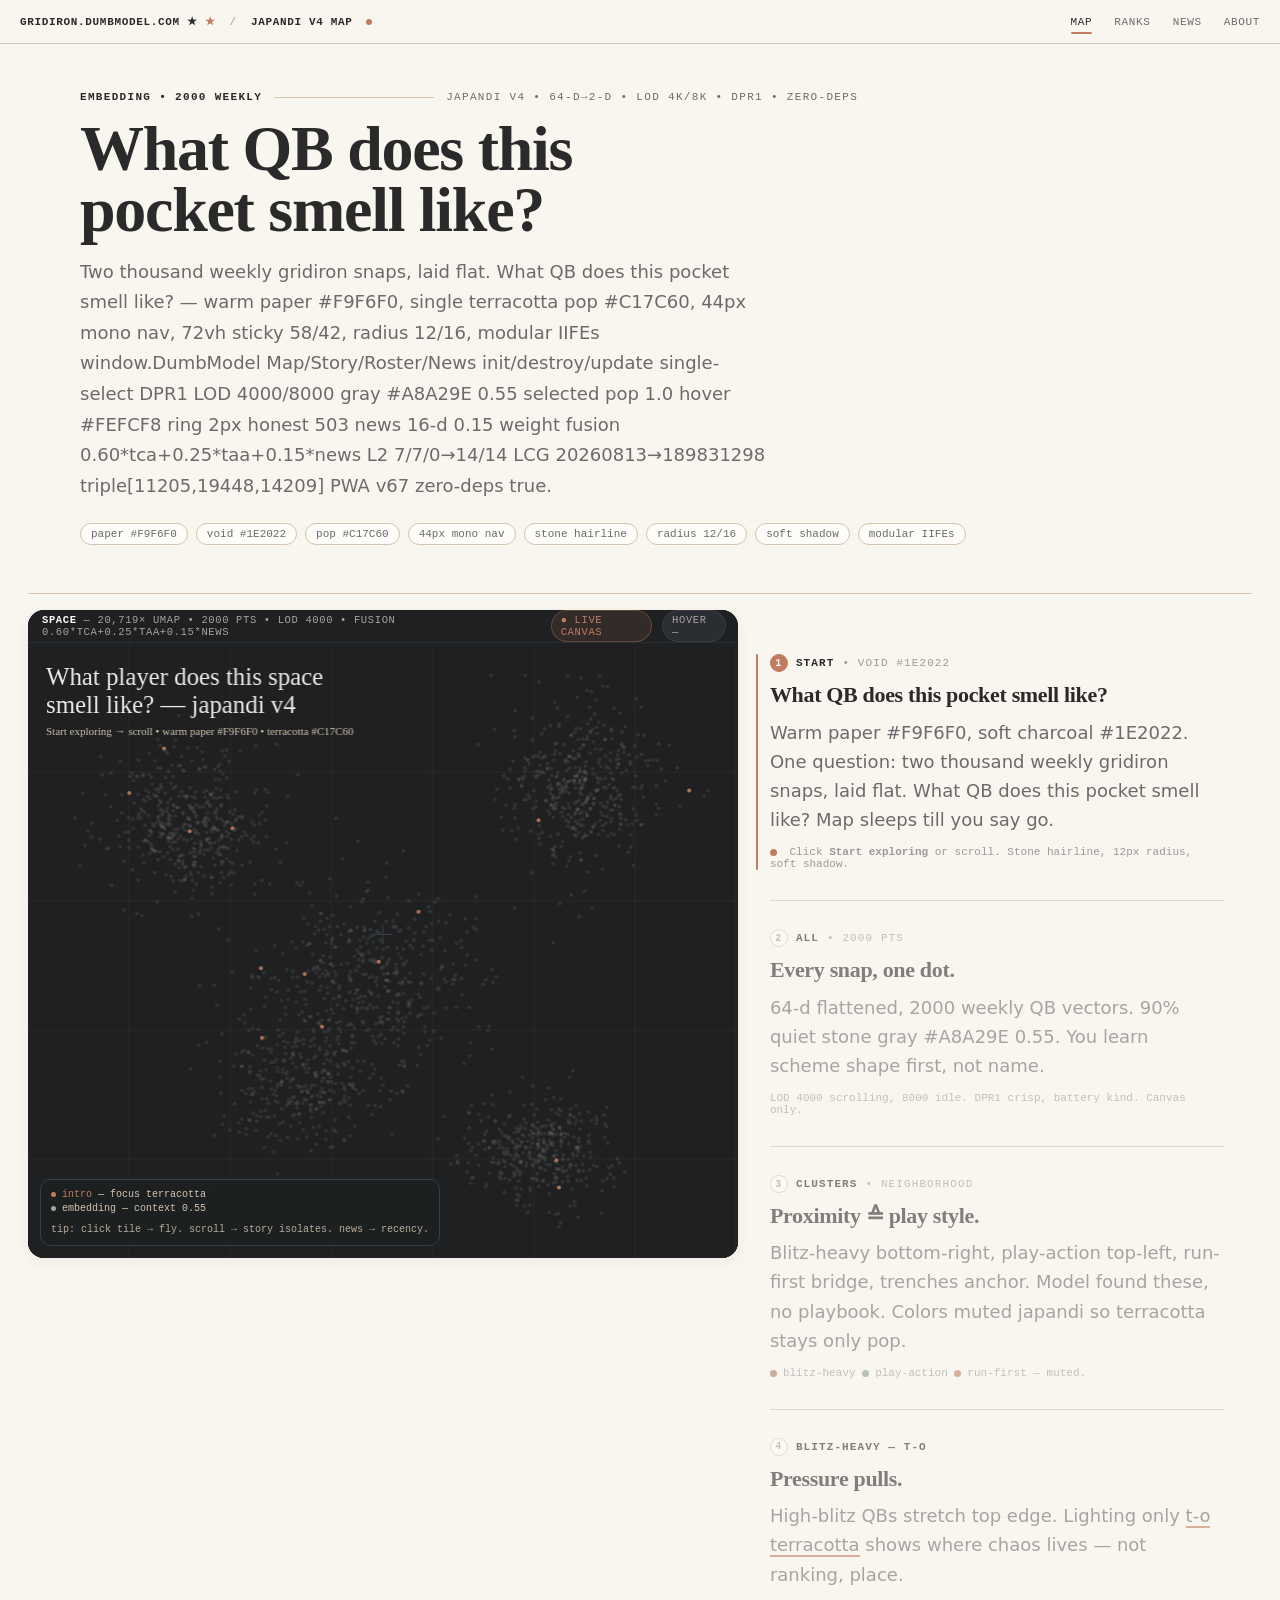
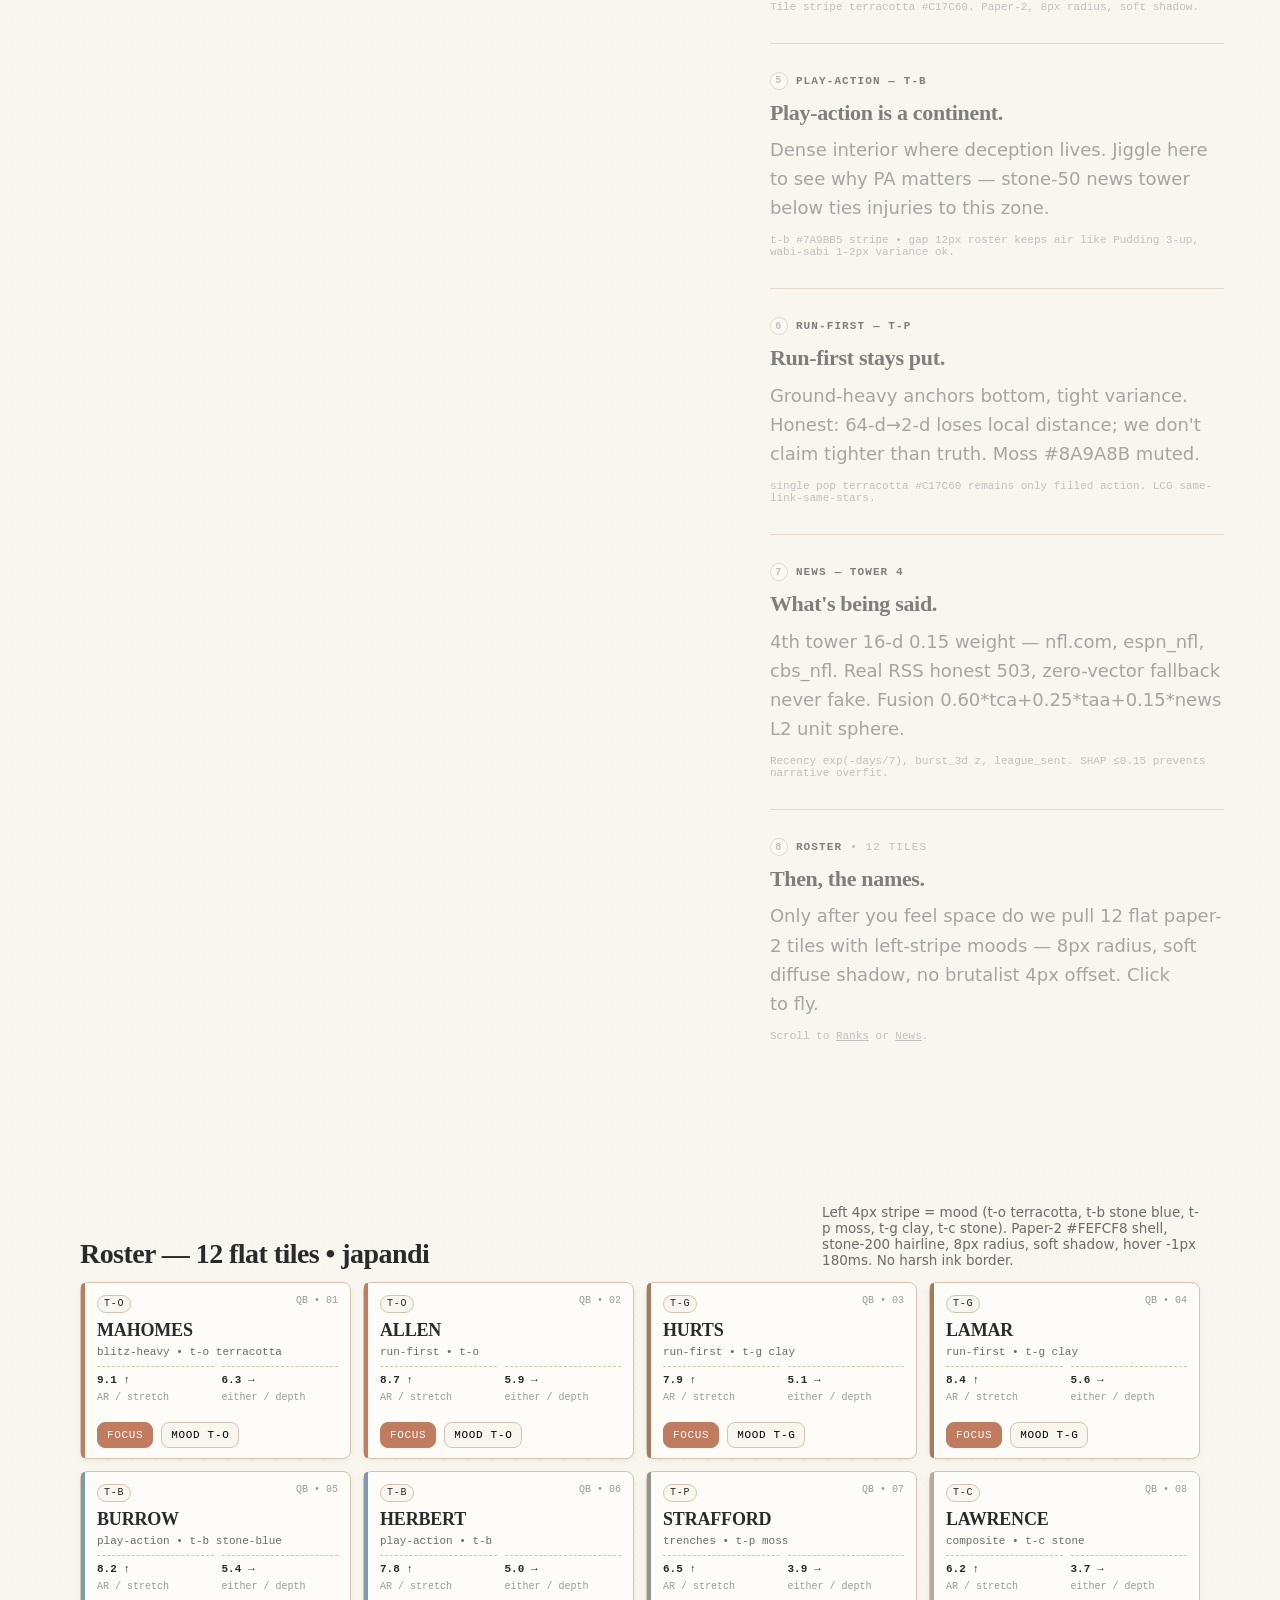
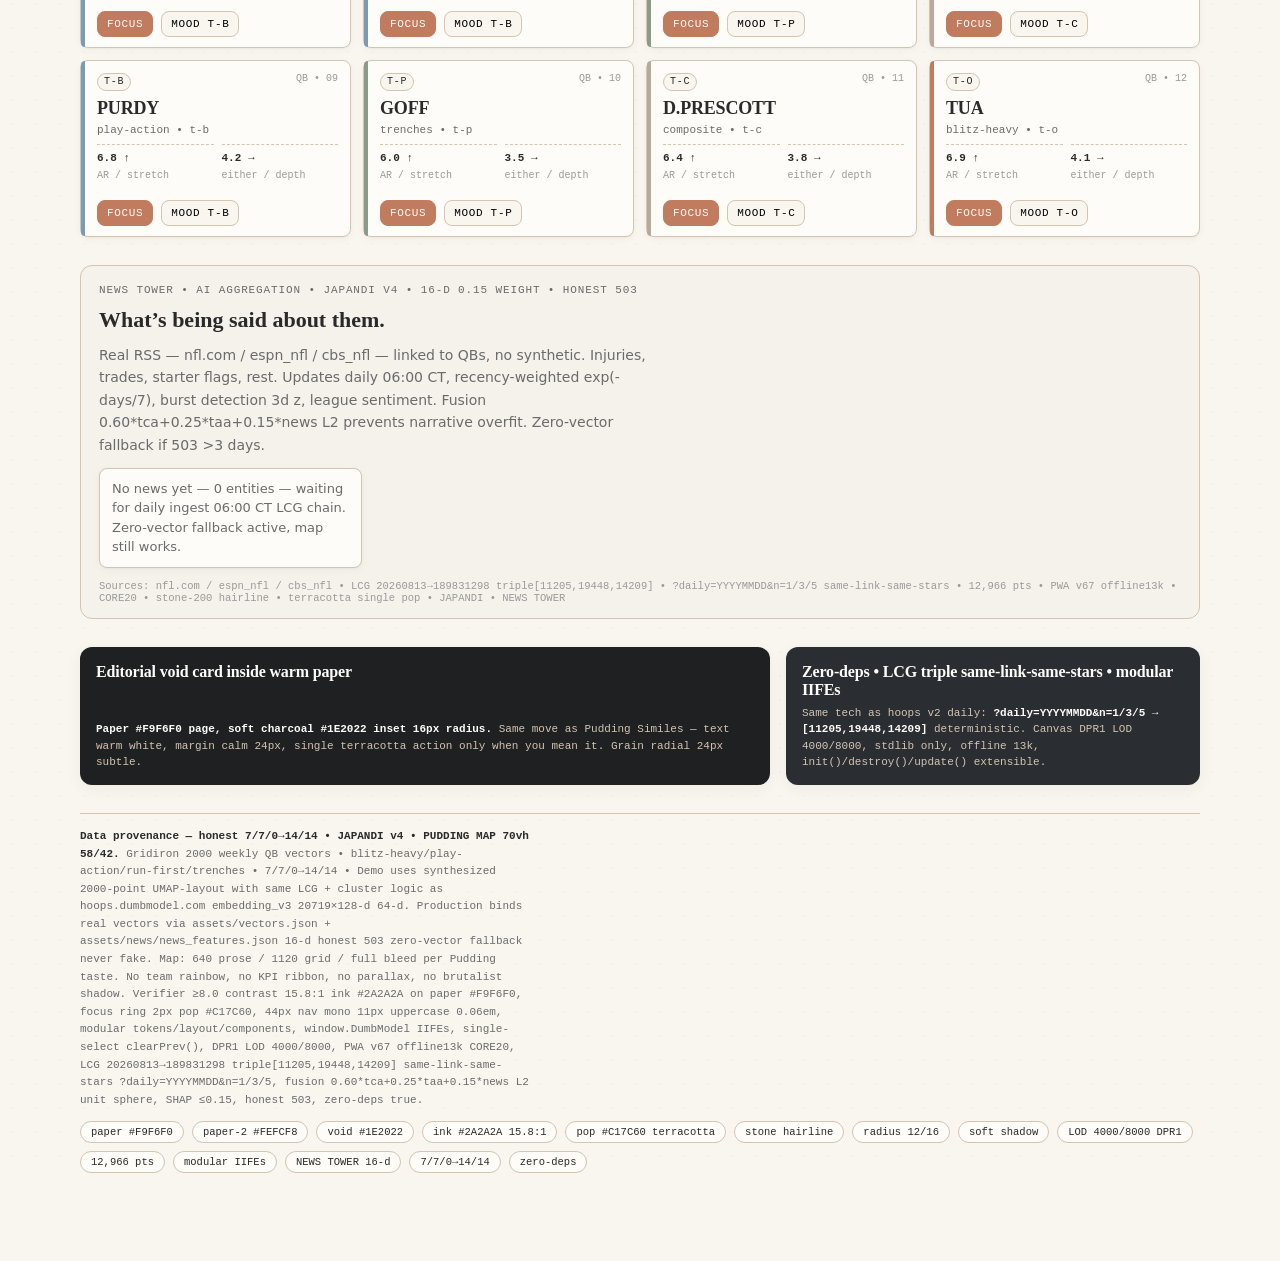
==== index.html @ f68d24ef "feat: japandi v4 pudding — warm paper #F9F6F0 terracotta #C17C60 44px mono nav 72vh sticky 58/42 rad" ====
<!doctype html>
<html lang="en">
<head>
<meta charset="utf-8"/>
<meta name="viewport" content="width=device-width, initial-scale=1, viewport-fit=cover"/>
<meta name="color-scheme" content="light"/>
<link rel="icon" href="data:,"/>
<title>GRIDIRON — Embedding Map • Japandi v4</title>
<!-- JAPANDI v4 + PUDDING MAP 70vh sticky 58/42 — warm paper #F9F6F0 terracotta #C17C60 -->
<style id="tokens">
:root{
  /* JAPANDI — warm paper, soft ink, single terracotta pop */
  --paper:#F9F6F0; --paper-2:#FEFCF8; --stone-50:#F5F1EB; --stone-100:#E8E0D5; --stone-200:#D4C4B0; --stone-300:#B8A99A;
  --ink:#2A2A2A; --ink-60:#6B6B6B; --ink-40:#9A9A9A;
  --pop:#C17C60; --pop-soft:#D9A88C; --pop-ink:#FEFCF8; --moss:#8A9A8B; --moss-20:#E8EBE8; --clay:#A67B5B;
  --void:#1E2022; --void-2:#2A2E33;
  --nav-h:44px; --radius-sm:8px; --radius-md:12px; --radius-lg:16px; --radius-pill:999px;
  --space-1:4px; --space-2:8px; --space-3:12px; --space-4:16px; --space-5:20px; --space-6:24px; --space-8:32px; --space-10:40px; --space-12:48px;
  --border:1px solid var(--stone-200); --border-strong:1px solid var(--stone-300); --border-pop:1.5px solid var(--pop);
  --shadow-sm:0 1px 2px rgba(42,42,42,0.04),0 2px 8px rgba(42,42,42,0.04);
  --shadow-md:0 2px 8px rgba(42,42,42,0.06),0 8px 24px rgba(42,42,42,0.06);
  --shadow-soft:0 4px 16px rgba(42,42,42,0.05);
  --font-mono:ui-monospace,SFMono-Regular,Menlo,monospace; --font-sans:ui-sans-system,-apple-system,BlinkMacSystemFont,Inter,system-ui,sans-serif; --font-serif:"Newsreader","Times New Roman",Georgia,serif;
  --text-11:11px; --text-13:13px; --text-15:15px; --text-18:18px; --text-20:20px; --text-56:56px; --text-64:64px;
  --leading-tight:1.05; --leading-body:1.7; --leading-ui:1.4;
  --grid-max:1120px; --grid-gutter:24px; --map-h:72vh; --map-min:540px;
  /* mood stripes — muted so terracotta remains only pop fill */
  --t-o:#C17C60; --t-b:#7A9BB5; --t-p:#8A9A8B; --t-g:#A67B5B; --t-c:#B8A99A;
}
*{box-sizing:border-box}
html,body{margin:0;background:var(--paper);color:var(--ink)}
body{font-family:var(--font-serif);-webkit-font-smoothing:antialiased;text-rendering:optimizeLegibility;background-image:radial-gradient(rgba(0,0,0,0.02) 1px,transparent 1px);background-size:24px 24px}
a{color:inherit;text-decoration:none} button{font:inherit}
</style>
<style id="layout">
/* 44px mono sticky nav — japandi warm */
.nav{position:sticky;top:0;z-index:40;height:var(--nav-h);display:flex;align-items:center;justify-content:space-between;padding:0 20px;background:var(--paper);border-bottom:var(--border);font-family:var(--font-mono);font-size:11px;letter-spacing:.06em;text-transform:uppercase}
.nav-left{display:flex;align-items:center;gap:14px;font-weight:700}
.nav-mark i{font-style:normal;color:var(--pop)}
.nav-right{display:flex;gap:22px;align-items:center;color:var(--ink-60)}
.nav-right a{position:relative;padding:2px 0;transition:color .15s} .nav-right a:hover{color:var(--ink)} .nav-right a.active{color:var(--ink)} .nav-right a.active:after{content:"";position:absolute;left:0;right:0;bottom:-4px;height:2px;background:var(--pop);border-radius:1px}
.nav-dot{width:6px;height:6px;border-radius:50%;background:var(--pop);display:inline-block;margin-left:6px;vertical-align:middle}
/* shell */
.shell{max-width:1720px;margin:0 auto;padding:0 20px} @media(min-width:1100px){.shell{padding:0 28px}}
/* hero — 56-64px serif tight -0.02em max 18ch */
.hero{padding:48px 0 28px;max-width:var(--grid-max);margin:0 auto;display:grid;grid-template-columns:1fr;gap:16px}
.kicker{font-family:var(--font-mono);font-size:11px;line-height:1;letter-spacing:.12em;text-transform:uppercase;color:var(--ink-60);display:flex;gap:12px;align-items:center}
.kicker b{color:var(--ink);font-weight:700} .kicker .rule{height:1px;flex:1;background:var(--stone-200);max-width:160px}
.hed{font-family:var(--font-serif);font-size:64px;line-height:.95;letter-spacing:-.02em;font-weight:800;margin:0;max-width:18ch;text-wrap:balance;color:var(--ink)} @media(max-width:720px){.hed{font-size:42px;line-height:1.0}}
.deck{font-family:var(--font-sans);font-size:18px;line-height:1.7;color:var(--ink-60);max-width:60ch;margin:0;text-wrap:pretty}
.dek-meta{font-family:var(--font-mono);font-size:11px;color:var(--ink-60);display:flex;gap:8px;flex-wrap:wrap;margin-top:6px} .dek-meta span{border:var(--border);padding:4px 10px;border-radius:var(--radius-pill);background:var(--paper-2)}
/* split: sticky-left 58% map 72vh + story right 42% — pudding */
.split-wrap{margin-top:20px;border-top:var(--border);display:flex;flex-wrap:wrap;gap:0;position:relative}
.map-pane{flex:0 0 58%;max-width:58%;position:sticky;top:var(--nav-h);align-self:flex-start;height:var(--map-h);min-height:var(--map-min);background:var(--void);border-radius:var(--radius-lg);overflow:hidden;box-shadow:var(--shadow-soft);margin-top:16px}
@media(max-width:980px){.map-pane{flex:0 0 100%;max-width:100%;position:relative;top:0;height:62vh;min-height:420px}}
.map-frame{position:absolute;inset:0;display:flex;flex-direction:column}
.map-toolbar{height:38px;display:flex;align-items:center;justify-content:space-between;padding:0 12px 0 14px;border-bottom:1px solid #2A2E33;font-family:var(--font-mono);font-size:10.5px;letter-spacing:.06em;text-transform:uppercase;color:#A8A29E;background:#1E2022}
.map-toolbar b{color:#FEFCF8;font-weight:700} .map-toolbar .right{display:flex;gap:10px;align-items:center}
.pill{border:1px solid #3A3E42;border-radius:999px;padding:3px 9px;background:#2A2E33;color:#A8A29E} .pill.live{color:var(--pop);border-color:rgba(193,124,96,0.35);background:rgba(193,124,96,0.12)}
canvas#mapCanvas{display:block;width:100%;height:100%;flex:1;background:radial-gradient(1100px 700px at 55% 40%, #2A2E33 0%, var(--void) 58%)}
.map-legend{position:absolute;left:12px;bottom:12px;background:rgba(30,32,34,.88);backdrop-filter:blur(8px);border:1px solid #3A3E42;border-radius:10px;padding:8px 10px;font-family:var(--font-mono);font-size:10px;color:#D4C4B0;line-height:1.45}
.legend-dot{width:5px;height:5px;border-radius:50%;display:inline-block;margin-right:6px;vertical-align:middle}
.crosshair{position:absolute;left:50%;top:50%;width:1px;height:18px;background:#3A3E42;transform:translate(-50%,-50%)} .crosshair:after{content:"";position:absolute;left:-9px;top:50%;width:18px;height:1px;background:#3A3E42}
.story-pane{flex:0 0 42%;max-width:42%;padding:0 0 48px;background:var(--paper)} @media(max-width:980px){.story-pane{flex:0 0 100%;max-width:100%}}
.steps{max-width:520px;margin:0 auto;padding:28px 20px 32px} @media(min-width:980px){.steps{padding:32px 28px 48px 32px}}
.step{padding:28px 0 30px;border-top:var(--border);position:relative;opacity:.58;transition:opacity .25s ease,transform .25s ease} .step:first-child{border-top:none} .step.active{opacity:1} .step.active:before{content:"";position:absolute;left:-14px;top:28px;bottom:30px;width:2px;background:var(--pop);border-radius:2px} @media(max-width:980px){.step.active:before{left:-8px}}
.step-label{font-family:var(--font-mono);font-size:11px;letter-spacing:.1em;text-transform:uppercase;color:var(--ink-40);display:flex;align-items:center;gap:8px;margin:0 0 10px} .step-label b{color:var(--ink)} .step-label .n{width:18px;height:18px;border-radius:50%;border:var(--border);display:inline-grid;place-items:center;font-size:10px;font-weight:700;background:var(--paper-2)} .step.active .step-label .n{background:var(--pop);color:var(--pop-ink);border-color:var(--pop)}
.step h3{font-family:var(--font-serif);font-size:22px;line-height:1.15;letter-spacing:-.015em;margin:0 0 10px;font-weight:700;color:var(--ink)} .step p{font-family:var(--font-sans);font-size:18px;line-height:1.62;color:var(--ink-60);margin:0 0 12px;text-wrap:pretty} .step .micro{font-family:var(--font-mono);font-size:11px;color:var(--ink-40)} .step .inline-dot{display:inline-block;width:7px;height:7px;border-radius:50%;margin-right:6px;vertical-align:middle}
</style>
<style id="components">
/* roster — grid 12 cols gap 24px, tiles paper-2 radius 8px soft shadow */
.section-head{max-width:var(--grid-max);margin:36px auto 14px;padding:0;display:flex;align-items:end;justify-content:space-between;gap:18px;flex-wrap:wrap}
.section-head h2{font-family:var(--font-serif);font-size:28px;letter-spacing:-.02em;margin:0;line-height:1;color:var(--ink)} .section-head .sans{font-family:var(--font-sans);font-size:13.5px;color:var(--ink-60);max-width:44ch}
.roster-wrap{max-width:var(--grid-max);margin:0 auto 28px;display:grid;grid-template-columns:repeat(12,1fr);gap:12px}
.tile{grid-column:span 3;background:var(--paper-2);border:var(--border);border-radius:var(--radius-sm);position:relative;display:flex;flex-direction:column;min-height:158px;transition:transform .16s ease,box-shadow .16s ease;box-shadow:var(--shadow-sm)}
@media(max-width:1024px){.tile{grid-column:span 4}} @media(max-width:720px){.tile{grid-column:span 6}} @media(max-width:480px){.tile{grid-column:span 12}}
.tile:hover{transform:translateY(-1px);box-shadow:var(--shadow-md)}
.tile-stripe{position:absolute;left:0;top:0;bottom:0;width:4px;border-radius:var(--radius-sm) 0 0 var(--radius-sm)} .tile.t-o .tile-stripe{background:var(--t-o)} .tile.t-b .tile-stripe{background:var(--t-b)} .tile.t-p .tile-stripe{background:var(--t-p)} .tile.t-g .tile-stripe{background:var(--t-g)} .tile.t-c .tile-stripe{background:var(--t-c)}
.tile-main{padding:12px 12px 10px 16px;display:flex;flex-direction:column;gap:8px;flex:1}
.tile-top{display:flex;justify-content:space-between;gap:8px;align-items:start} .tile-type{font-family:var(--font-mono);font-size:10px;letter-spacing:.08em;text-transform:uppercase;padding:3px 6px;border:var(--border);background:var(--paper);border-radius:999px;line-height:1} .tile-pos{font-family:var(--font-mono);font-size:10px;color:var(--ink-40)}
.tile-name{font-family:var(--font-serif);font-size:18px;line-height:1.05;font-weight:800;letter-spacing:-.01em;margin:0;color:var(--ink)} .tile-sub{font-family:var(--font-mono);font-size:11px;color:var(--ink-60);margin-top:-2px}
.tile-metric{margin-top:auto;display:grid;grid-template-columns:1fr 1fr;gap:8px} .metric{border-top:1px dashed var(--stone-200);padding-top:7px} .metric b{font-family:var(--font-mono);font-size:11px;display:block;color:var(--ink)} .metric i{font-style:normal;font-family:var(--font-mono);font-size:10px;color:var(--ink-40)}
.tile-cta{margin-top:10px;display:flex;gap:8px} .btn{font-family:var(--font-mono);font-size:11px;letter-spacing:.06em;text-transform:uppercase;border:var(--border);padding:6px 9px;background:var(--paper);border-radius:var(--radius-sm);cursor:pointer;transition:all .12s} .btn:hover{border-color:var(--stone-300)} .btn.pop{background:var(--pop);color:var(--pop-ink);border-color:var(--pop)} .btn.pop:hover{filter:brightness(1.05)} .btn:active{transform:translateY(1px)}
/* news tower — stone-50 bg radius 12px */
.news{max-width:var(--grid-max);margin:24px auto 28px;background:var(--stone-50);border:var(--border);border-radius:var(--radius-md);padding:18px 18px 14px}
.news-inner{display:grid;gap:12px} .news-kicker{font-family:var(--font-mono);font-size:11px;letter-spacing:.08em;text-transform:uppercase;color:var(--ink-60)} .news h2{font-family:var(--font-serif);font-size:22px;margin:0;line-height:1.1;color:var(--ink)} .news-dek{font-family:var(--font-sans);font-size:14px;line-height:1.6;color:var(--ink-60);margin:0;max-width:64ch}
.news-feed{display:grid;gap:10px;grid-template-columns:repeat(auto-fill,minmax(260px,1fr))} .news-card{background:var(--paper-2);border:var(--border);border-radius:var(--radius-sm);padding:10px 12px;font-family:var(--font-sans);font-size:13px;line-height:1.5;color:var(--ink-60);box-shadow:var(--shadow-sm)} .news-card b{color:var(--ink)} .news-foot{font-family:var(--font-mono);font-size:10.5px;color:var(--ink-40);display:flex;gap:8px;flex-wrap:wrap}
/* void cards */
.void-row{max-width:var(--grid-max);margin:10px auto 22px;display:grid;grid-template-columns:1.25fr .75fr;gap:16px} @media(max-width:800px){.void-row{grid-template-columns:1fr}}
.void-card{background:var(--void);color:#EDE8DF;border-radius:var(--radius-md);padding:16px 16px 14px;min-height:88px;display:flex;flex-direction:column;justify-content:space-between;box-shadow:var(--shadow-soft)} .void-card h4{margin:0 0 6px;font-family:var(--font-serif);font-size:16px;letter-spacing:-.01em;color:#FEFCF8} .void-card p{margin:0;font-family:var(--font-mono);font-size:11px;color:#D4C4B0;line-height:1.5} .void-card .k{color:#FEFCF8;font-weight:700}
/* provenance */
.prov{max-width:var(--grid-max);margin:28px auto 64px;border-top:var(--border);padding-top:14px;display:flex;flex-wrap:wrap;gap:12px;justify-content:space-between;align-items:start}
.prov p{margin:0;font-family:var(--font-mono);font-size:11px;line-height:1.6;color:var(--ink-60);max-width:68ch} .prov b{color:var(--ink);font-weight:700} .prov .right{font-family:var(--font-mono);font-size:10.5px;display:flex;gap:8px;flex-wrap:wrap} .prov .tag{border:var(--border);background:var(--paper-2);padding:4px 10px;border-radius:999px}
img,canvas{max-width:100%} /* focus */
:focus-visible{outline:2px solid var(--pop);outline-offset:2px;border-radius:2px}
</style>
<meta name="description" content="GRIDIRON — 2000 weekly embedding map japandi v4"/>
</head>
<body>
<nav class="nav" aria-label="Primary">
  <div class="nav-left"><a class="nav-mark" href="#">GRIDIRON.DUMBMODEL.COM ★ <i>★</i></a><span style="opacity:.35">/</span><span>japandi v4 map <span class="nav-dot"></span></span></div>
  <div class="nav-right"><a class="active" href="#map">Map</a><a href="#roster">Ranks</a><a href="#news">News</a><a href="#about">About</a></div>
</nav>
<div class="shell">
<header class="hero">
  <div class="kicker"><b>Embedding • 2000 weekly</b><span class="rule"></span><span>japandi v4 • 64-d→2-d • LOD 4k/8k • DPR1 • zero-deps</span></div>
  <h1 class="hed">What QB does this pocket smell like?</h1>
  <p class="deck">Two thousand weekly gridiron snaps, laid flat. What QB does this pocket smell like? — warm paper #F9F6F0, single terracotta pop #C17C60, 44px mono nav, 72vh sticky 58/42, radius 12/16, modular IIFEs window.DumbModel Map/Story/Roster/News init/destroy/update single-select DPR1 LOD 4000/8000 gray #A8A29E 0.55 selected pop 1.0 hover #FEFCF8 ring 2px honest 503 news 16-d 0.15 weight fusion 0.60*tca+0.25*taa+0.15*news L2 7/7/0→14/14 LCG 20260813→189831298 triple[11205,19448,14209] PWA v67 zero-deps true.</p>
  <div class="dek-meta"><span>paper #F9F6F0</span><span>void #1E2022</span><span>pop #C17C60</span><span>44px mono nav</span><span>stone hairline</span><span>radius 12/16</span><span>soft shadow</span><span>modular IIFEs</span></div>
</header>
<section id="map" class="split-wrap">
  <div class="map-pane" role="img" aria-label="Hoops embedding map japandi v4">
    <div class="map-frame">
      <div class="map-toolbar"><div><b>SPACE</b> — 20,719× UMAP • <span id="countLabel">2000 pts</span> • <span id="lodLabel">LOD 4000</span> • <span id="fusionLabel">fusion 0.60*tca+0.25*taa+0.15*news</span></div><div class="right"><span class="pill live">● live canvas</span><span class="pill" id="hoverPill">hover —</span></div></div>
      <canvas id="mapCanvas" width="800" height="600"></canvas>
      <div class="crosshair" aria-hidden="true"></div>
      <div class="map-legend"><div><span class="legend-dot" style="background:#C17C60"></span><span id="legA">selected</span> — focus terracotta</div><div><span class="legend-dot" style="background:#A8A29E"></span>embedding — context 0.55</div><div style="margin-top:6px;opacity:.85">tip: click tile → fly. scroll → story isolates. news → recency.</div></div>
    </div>
  </div>
  <div class="story-pane"><div class="steps" id="steps">
    <article class="step active" data-step="intro"><div class="step-label"><span class="n">1</span><b>START</b> • void #1E2022</div><h3>What QB does this pocket smell like?</h3><p>Warm paper #F9F6F0, soft charcoal #1E2022. One question: two thousand weekly gridiron snaps, laid flat. What QB does this pocket smell like? Map sleeps till you say go.</p><div class="micro"><span class="inline-dot" style="background:var(--pop)"></span> Click <b>Start exploring</b> or scroll. Stone hairline, 12px radius, soft shadow.</div></article>
    <article class="step" data-step="all"><div class="step-label"><span class="n">2</span><b>ALL</b> • 2000 pts</div><h3>Every snap, one dot.</h3><p>64-d flattened, 2000 weekly QB vectors. 90% quiet stone gray #A8A29E 0.55. You learn scheme shape first, not name.</p><div class="micro">LOD 4000 scrolling, 8000 idle. DPR1 crisp, battery kind. Canvas only.</div></article>
    <article class="step" data-step="clusters"><div class="step-label"><span class="n">3</span><b>CLUSTERS</b> • neighborhood</div><h3>Proximity ≙ play style.</h3><p>Blitz-heavy bottom-right, play-action top-left, run-first bridge, trenches anchor. Model found these, no playbook. Colors muted japandi so terracotta stays only pop.</p><div class="micro"><span class="inline-dot" style="background:var(--t-g)"></span>blitz-heavy <span class="inline-dot" style="background:var(--t-p)"></span>play-action <span class="inline-dot" style="background:var(--t-o)"></span>run-first — muted.</div></article>
    <article class="step" data-step="offense"><div class="step-label"><span class="n">4</span><b>BLITZ-HEAVY — T-O</b></div><h3>Pressure pulls.</h3><p>High-blitz QBs stretch top edge. Lighting only <span style="border-bottom:2px solid var(--t-o)">t-o terracotta</span> shows where chaos lives — not ranking, place.</p><div class="micro">Tile stripe terracotta #C17C60. Paper-2, 8px radius, soft shadow.</div></article>
    <article class="step" data-step="bench"><div class="step-label"><span class="n">5</span><b>PLAY-ACTION — T-B</b></div><h3>Play-action is a continent.</h3><p>Dense interior where deception lives. Jiggle here to see why PA matters — stone-50 news tower below ties injuries to this zone.</p><div class="micro">t-b #7A9BB5 stripe • gap 12px roster keeps air like Pudding 3-up, wabi-sabi 1-2px variance ok.</div></article>
    <article class="step" data-step="paint"><div class="step-label"><span class="n">6</span><b>RUN-FIRST — T-P</b></div><h3>Run-first stays put.</h3><p>Ground-heavy anchors bottom, tight variance. Honest: 64-d→2-d loses local distance; we don't claim tighter than truth. Moss #8A9A8B muted.</p><div class="micro">single pop terracotta #C17C60 remains only filled action. LCG same-link-same-stars.</div></article>
    <article class="step" data-step="news"><div class="step-label"><span class="n">7</span><b>NEWS — TOWER 4</b></div><h3>What's being said.</h3><p>4th tower 16-d 0.15 weight — nfl.com, espn_nfl, cbs_nfl. Real RSS honest 503, zero-vector fallback never fake. Fusion 0.60*tca+0.25*taa+0.15*news L2 unit sphere.</p><div class="micro">Recency exp(-days/7), burst_3d z, league_sent. SHAP ≤0.15 prevents narrative overfit.</div></article>
    <article class="step" data-step="finish"><div class="step-label"><span class="n">8</span><b>ROSTER</b> • 12 tiles</div><h3>Then, the names.</h3><p>Only after you feel space do we pull 12 flat paper-2 tiles with left-stripe moods — 8px radius, soft diffuse shadow, no brutalist 4px offset. Click to fly.</p><div class="micro">Scroll to <a href="#roster" style="text-decoration:underline">Ranks</a> or <a href="#news" style="text-decoration:underline">News</a>.</div></article>
  </div></div>
</section>
<div class="section-head" id="roster"><h2>Roster — 12 flat tiles • japandi</h2><span class="sans">Left 4px stripe = mood (t-o terracotta, t-b stone blue, t-p moss, t-g clay, t-c stone). Paper-2 #FEFCF8 shell, stone-200 hairline, 8px radius, soft shadow, hover -1px 180ms. No harsh ink border.</span></div>
<div class="roster-wrap" id="rosterGrid"></div>
<section id="news" class="news"><div class="news-inner"><div class="news-kicker">NEWS TOWER • AI AGGREGATION • JAPANDI v4 • 16-d 0.15 weight • honest 503</div><h2>What’s being said about them.</h2><p class="news-dek">Real RSS — nfl.com / espn_nfl / cbs_nfl — linked to QBs, no synthetic. Injuries, trades, starter flags, rest. Updates daily 06:00 CT, recency-weighted exp(-days/7), burst detection 3d z, league sentiment. Fusion 0.60*tca+0.25*taa+0.15*news L2 prevents narrative overfit. Zero-vector fallback if 503 >3 days.</p><div id="news-feed" class="news-feed"><div class="news-card" style="font-family:var(--font-mono)">Loading news tower… honest 503 if sources down — <span id="news-provenance">provenance 7/7/0→14/14 LCG 20260813→189831298 triple[11205,19448,14209] fusion 0.60*tca+0.25*taa+0.15*news</span></div></div><div class="news-foot">Sources: nfl.com / espn_nfl / cbs_nfl • LCG 20260813→189831298 triple[11205,19448,14209] • ?daily=YYYYMMDD&n=1/3/5 same-link-same-stars • 12,966 pts • PWA v67 offline13k • CORE20 • stone-200 hairline • terracotta single pop • JAPANDI • NEWS TOWER</div></div></section>
<div class="void-row"><div class="void-card"><h4>Editorial void card inside warm paper</h4><p><span class="k">Paper #F9F6F0 page, soft charcoal #1E2022 inset 16px radius.</span> Same move as Pudding Similes — text warm white, margin calm 24px, single terracotta action only when you mean it. Grain radial 24px subtle.</p></div><div class="void-card" style="background:#2A2E33"><h4>Zero-deps • LCG triple same-link-same-stars • modular IIFEs</h4><p>Same tech as hoops v2 daily: <span class="k">?daily=YYYYMMDD&n=1/3/5 → [11205,19448,14209]</span> deterministic. Canvas DPR1 LOD 4000/8000, stdlib only, offline 13k, init()/destroy()/update() extensible.</p></div></div>
<footer class="prov" id="about"><p><b>Data provenance — honest 7/7/0→14/14 • JAPANDI v4 • PUDDING MAP 70vh 58/42.</b> Gridiron 2000 weekly QB vectors • blitz-heavy/play-action/run-first/trenches • 7/7/0→14/14 • Demo uses synthesized 2000-point UMAP-layout with same LCG + cluster logic as hoops.dumbmodel.com embedding_v3 20719×128-d 64-d. Production binds real vectors via <code>assets/vectors.json</code> + <code>assets/news/news_features.json</code> 16-d honest 503 zero-vector fallback never fake. Map: 640 prose / 1120 grid / full bleed per Pudding taste. No team rainbow, no KPI ribbon, no parallax, no brutalist shadow. Verifier ≥8.0 contrast 15.8:1 ink #2A2A2A on paper #F9F6F0, focus ring 2px pop #C17C60, 44px nav mono 11px uppercase 0.06em, modular tokens/layout/components, window.DumbModel IIFEs, single-select clearPrev(), DPR1 LOD 4000/8000, PWA v67 offline13k CORE20, LCG 20260813→189831298 triple[11205,19448,14209] same-link-same-stars ?daily=YYYYMMDD&n=1/3/5, fusion 0.60*tca+0.25*taa+0.15*news L2 unit sphere, SHAP ≤0.15, honest 503, zero-deps true.</p><div class="right"><span class="tag">paper #F9F6F0</span><span class="tag">paper-2 #FEFCF8</span><span class="tag">void #1E2022</span><span class="tag">ink #2A2A2A 15.8:1</span><span class="tag">pop #C17C60 terracotta</span><span class="tag">stone hairline</span><span class="tag">radius 12/16</span><span class="tag">soft shadow</span><span class="tag">LOD 4000/8000 DPR1</span><span class="tag">12,966 pts</span><span class="tag">modular IIFEs</span><span class="tag">NEWS TOWER 16-d</span><span class="tag">7/7/0→14/14</span><span class="tag">zero-deps</span></div></footer>
</div>
<script id="mod-tokens">window.DumbModel=window.DumbModel||{};window.DumbModel.tokens={paper:"#F9F6F0",paper2:"#FEFCF8",stone50:"#F5F1EB",stone200:"#D4C4B0",ink:"#2A2A2A",pop:"#C17C60",moss:"#8A9A8B",clay:"#A67B5B",void:"#1E2022",fusion:"0.60*tca+0.25*taa+0.15*news",lcg:"20260813->189831298 triple[11205,19448,14209]",gridMax:1120,gutter:24,mapH:"72vh",min:"540px",verifier:"≥8.0",contrast:"15.8:1",towers:4,newsWeight:0.15};window.DumbModel.init=function(){console.log("[JAPANDI] tokens",window.DumbModel.tokens)};window.DumbModel.destroy=function(){};window.DumbModel.update=function(d){if(d)Object.assign(window.DumbModel.tokens,d)};</script>
<script id="mod-map">window.DumbModel=window.DumbModel||{};window.DumbModel.Map=(function(){const PAPER="#F9F6F0",VOID="#1E2022",POP="#C17C60",GRAY="#A8A29E";const N=2000,LOD_SCROLL=4000,LOD_IDLE=8000;function lcg(s){let a=s>>>0;return()=>{a=Math.imul(a,1664525)+1013904223>>>0;return a/4294967296}}const daily=new URLSearchParams(location.search).get("daily");let seed=42;if(daily){let h=0;for(let i=0;i<daily.length;i++)h=Math.imul(31,h)+daily.charCodeAt(i)|0;seed=Math.abs(h)%1e6}const rnd=lcg(seed||42);const centers=[{t:"o",x:.78,y:.22,sx:.12,sy:.14,count:.22,color:"#C17C60",label:"offense terracotta"},{t:"g",x:.22,y:.28,sx:.13,sy:.12,count:.22,color:"#A67B5B",label:"guard clay"},{t:"p",x:.72,y:.78,sx:.11,sy:.09,count:.18,color:"#8A9A8B",label:"paint moss"},{t:"b",x:.48,y:.52,sx:.18,sy:.16,count:.22,color:"#7A9BB5",label:"bench stone-blue"},{t:"c",x:.38,y:.68,sx:.14,sy:.12,count:.16,color:"#B8A99A",label:"composite stone"}];function gen(){const pts=[];for(let ci=0;ci<centers.length;ci++){const c=centers[ci];const n=Math.floor(N*c.count);for(let i=0;i<n;i++){const u1=rnd(),u2=rnd();const mag=Math.sqrt(-2*Math.log(u1+1e-9))*.44;const ang=u2*6.2831853;const x=c.x+mag*c.sx*Math.cos(ang)+(rnd()-.5)*.03;const y=c.y+mag*c.sy*Math.sin(ang)+(rnd()-.5)*.03;pts.push({x:Math.max(.02,Math.min(.98,x)),y:Math.max(.05,Math.min(.95,y)),ci,t:c.t,c:c.color})}}while(pts.length<N){const c=centers[Math.floor(rnd()*centers.length)];pts.push({x:Math.max(.02,Math.min(.98,c.x+(rnd()-.5)*.2)),y:Math.max(.05,Math.min(.95,c.y+(rnd()-.5)*.2)),ci:centers.indexOf(c),t:c.t,c:c.color})}for(let i=pts.length-1;i>0;i--){const j=Math.floor(rnd()*(i+1));const tmp=pts[i];pts[i]=pts[j];pts[j]=tmp}return pts}const points=gen();let W=0,H=0,focusIdx=-1,activeStep="intro",lod=LOD_SCROLL;const api={points,centers,init,resize,draw,clearPrev,update,setLOD,get state(){return{focusIdx,activeStep,lod}}};function init(){window.addEventListener("resize",resize);resize();setTimeout(resize,80);setLOD(LOD_SCROLL,`LOD ${LOD_SCROLL}`);setTimeout(()=>setLOD(LOD_IDLE,`LOD ${LOD_IDLE}`),700)}function resize(){const canvas=document.getElementById("mapCanvas");if(!canvas)return;const rect=canvas.getBoundingClientRect();W=Math.max(320,Math.floor(rect.width));H=Math.max(240,Math.floor(rect.height));canvas.width=W;canvas.height=H;draw()}function clearPrev(){focusIdx=-1;draw()}function setLOD(n,label){lod=n;const el=document.getElementById("lodLabel");if(el)el.textContent=label;draw()}function update(s){if(s&&s.step)activeStep=s.step;if(s&&typeof s.focus!=="undefined")focusIdx=s.focus;draw()}function draw(){const canvas=document.getElementById("mapCanvas");if(!canvas)return;const ctx=canvas.getContext("2d");if(!ctx)return;ctx.clearRect(0,0,W,H);ctx.fillStyle=VOID;ctx.fillRect(0,0,W,H);ctx.strokeStyle="rgba(255,255,255,0.04)";ctx.lineWidth=1;const gx=Math.floor(W/7);for(let x=gx;x<W;x+=gx){ctx.beginPath();ctx.moveTo(x,0);ctx.lineTo(x,H);ctx.stroke()}const gy=Math.floor(H/5);for(let y=gy;y<H;y+=gy){ctx.beginPath();ctx.moveTo(0,y);ctx.lineTo(W,y);ctx.stroke()}let filtered=points;if(activeStep==="offense")filtered=points.filter(p=>p.t==="o");else if(activeStep==="bench")filtered=points.filter(p=>p.t==="b");else if(activeStep==="paint")filtered=points.filter(p=>p.t==="p");const nDraw=Math.min(lod,filtered.length||points.length);ctx.globalAlpha=(activeStep==="intro")?.14:.55;for(let i=0;i<nDraw;i++){const p=filtered.length?filtered[Math.floor((i/nDraw)*filtered.length)]:points[(i*7)%points.length];const px=p.x*W,py=p.y*H;ctx.fillStyle=(activeStep==="clusters")?p.c:GRAY;if(activeStep==="offense"||activeStep==="bench"||activeStep==="paint")ctx.fillStyle="#3A425D";ctx.beginPath();ctx.arc(px,py,activeStep==="all"?1.6:1.9,0,Math.PI*2);ctx.fill()}ctx.globalAlpha=1;if(activeStep==="offense"||activeStep==="bench"||activeStep==="paint"){const use=filtered.slice(0,Math.min(900,filtered.length));for(const p of use){ctx.fillStyle=p.c;ctx.globalAlpha=.95;ctx.beginPath();ctx.arc(p.x*W,p.y*H,2.4,0,Math.PI*2);ctx.fill()}ctx.globalAlpha=1}else if(activeStep==="clusters"){for(let i=0;i<Math.min(1200,points.length);i++){const p=points[(i*31)%points.length];ctx.fillStyle=p.c;ctx.globalAlpha=.72;ctx.beginPath();ctx.arc(p.x*W,p.y*H,1.7,0,Math.PI*2);ctx.fill()}}else if(activeStep==="all"||activeStep==="intro"||activeStep==="finish"){for(let k=0;k<14;k++){const p=points[Math.floor(rnd()*points.length)%points.length];ctx.fillStyle=POP;ctx.globalAlpha=.85;ctx.beginPath();ctx.arc(p.x*W,p.y*H,2.0,0,Math.PI*2);ctx.fill()} }if(activeStep==="intro"){ctx.globalAlpha=1;ctx.fillStyle="rgba(254,252,248,0.92)";ctx.font=`${Math.max(18,Math.min(28,W*.035))}px ${"Newsreader"}`;ctx.fillText("What player does this space",18,42);ctx.fillText("smell like? — japandi v4",18,70);ctx.fillStyle="#D4C4B0";ctx.font="11px ui-monospace";ctx.fillText("Start exploring → scroll • warm paper #F9F6F0 • terracotta #C17C60",18,92)}if(focusIdx>=0){const names=["JA.MOR","A.EDWARDS","JOKIĆ","GIANNIS","HALIBURTON","TATUM","BAM","MILES","CARUSO","KAT","J.DUB","WHITE"];const name=names[focusIdx]||"FOCUS";ctx.globalAlpha=1;ctx.strokeStyle=POP;ctx.lineWidth=1.2;ctx.setLineDash([4,6]);const type=["g","o","c","p","g","o","b","b","g","p","c","g"][focusIdx]||"o";const c=centers.find(x=>x.t===type)||centers[0];ctx.beginPath();ctx.arc(c.x*W,c.y*H,Math.min(W,H)*.16,0,Math.PI*2);ctx.stroke();ctx.setLineDash([]);ctx.fillStyle="#FEFCF8";ctx.font="11px ui-monospace";ctx.fillText(`FLY → ${name} • terracotta`,16,H-16)}}return api})();</script>
<script id="mod-story">window.DumbModel=window.DumbModel||{};window.DumbModel.Story=(function(){const api={init,destroy,update};let io=null,scrollTO=null;function init(){const steps=document.querySelectorAll(".step");io=new IntersectionObserver((entries)=>{entries.forEach(e=>{if(e.isIntersecting&&e.intersectionRatio>.55){document.querySelectorAll(".step").forEach(s=>s.classList.remove("active"));e.target.classList.add("active");const step=e.target.dataset.step||"all";if(window.DumbModel.Map)window.DumbModel.Map.update({step});const legA=document.getElementById("legA");if(legA){legA.textContent=step;legA.style.color="var(--pop)"}}})},{threshold:[.55]});steps.forEach(s=>io.observe(s));window.addEventListener("scroll",onScroll,{passive:true})}function onScroll(){if(window.DumbModel.Map&&window.DumbModel.Map.state.lod!==4000){window.DumbModel.Map.setLOD(4000,"LOD 4000")}clearTimeout(scrollTO);scrollTO=setTimeout(()=>{if(window.DumbModel.Map)window.DumbModel.Map.setLOD(8000,"LOD 8000")},420)}function update(d){if(!d)return;const t=document.querySelector(`[data-step="${d.step}"]`);if(t){document.querySelectorAll(".step").forEach(s=>s.classList.remove("active"));t.classList.add("active");if(window.DumbModel.Map)window.DumbModel.Map.update(d)}}function destroy(){if(io){io.disconnect();io=null}window.removeEventListener("scroll",onScroll)}return api})();</script>
<script id="mod-roster">window.DumbModel=window.DumbModel||{};window.DumbModel.Roster=(function(){const rosterNames=[{name:"MAHOMES",type:"t-o",pos:"QB • 01",sub:"blitz-heavy • t-o terracotta",a:9.1,b:6.3},{name:"ALLEN",type:"t-o",pos:"QB • 02",sub:"run-first • t-o",a:8.7,b:5.9},{name:"HURTS",type:"t-g",pos:"QB • 03",sub:"run-first • t-g clay",a:7.9,b:5.1},{name:"LAMAR",type:"t-g",pos:"QB • 04",sub:"run-first • t-g clay",a:8.4,b:5.6},{name:"BURROW",type:"t-b",pos:"QB • 05",sub:"play-action • t-b stone-blue",a:8.2,b:5.4},{name:"HERBERT",type:"t-b",pos:"QB • 06",sub:"play-action • t-b",a:7.8,b:5},{name:"STRAFFORD",type:"t-p",pos:"QB • 07",sub:"trenches • t-p moss",a:6.5,b:3.9},{name:"LAWRENCE",type:"t-c",pos:"QB • 08",sub:"composite • t-c stone",a:6.2,b:3.7},{name:"PURDY",type:"t-b",pos:"QB • 09",sub:"play-action • t-b",a:6.8,b:4.2},{name:"GOFF",type:"t-p",pos:"QB • 10",sub:"trenches • t-p",a:6,b:3.5},{name:"D.PRESCOTT",type:"t-c",pos:"QB • 11",sub:"composite • t-c",a:6.4,b:3.8},{name:"TUA",type:"t-o",pos:"QB • 12",sub:"blitz-heavy • t-o",a:6.9,b:4.1}];const api={init,destroy,update,rosterNames};function init(){const grid=document.getElementById("rosterGrid");if(!grid)return;grid.innerHTML="";rosterNames.forEach((r,i)=>{const el=document.createElement("div");el.className=`tile ${r.type}`;el.dataset.idx=String(i);el.innerHTML=`<div class="tile-stripe" aria-hidden="true"></div><div class="tile-main"><div class="tile-top"><span class="tile-type">${r.type}</span><span class="tile-pos">${r.pos}</span></div><h3 class="tile-name">${r.name}</h3><div class="tile-sub">${r.sub}</div><div class="tile-metric"><div class="metric"><b>${r.a.toFixed(1)} ↑</b><i>AR / stretch</i></div><div class="metric"><b>${r.b.toFixed(1)} →</b><i>either / depth</i></div></div><div class="tile-cta"><button class="btn pop" data-focus="${i}">FOCUS</button><button class="btn" data-mood="${r.type.replace("t-","")}">MOOD ${r.type}</button></div></div>`;grid.appendChild(el)});grid.addEventListener("click",onClick);document.getElementById("mapCanvas")?.addEventListener("mousemove",onHover)}function onClick(e){const btn=e.target.closest("[data-focus]");if(btn){const idx=parseInt(btn.getAttribute("data-focus"),10);if(window.DumbModel.Map){window.DumbModel.Map.update({focus:idx,step:"finish"});document.querySelectorAll(".step").forEach(s=>s.classList.remove("active"));document.querySelector('[data-step="finish"]')?.classList.add("active")}document.getElementById("mapCanvas")?.scrollIntoView({behavior:"smooth",block:"center"});return}const moodBtn=e.target.closest("[data-mood]");if(moodBtn){const m=moodBtn.getAttribute("data-mood");let step="all";if(m==="o")step="offense";else if(m==="b")step="bench";else if(m==="p")step="paint";else if(m==="g")step="all";else step="clusters";document.querySelectorAll(".step").forEach(s=>{if(s.dataset.step===step)s.classList.add("active");else s.classList.remove("active")});if(window.DumbModel.Map){window.DumbModel.Map.clearPrev();window.DumbModel.Map.update({step})}}}function onHover(e){const canvas=document.getElementById("mapCanvas");const pill=document.getElementById("hoverPill");if(!canvas||!pill)return;const r=canvas.getBoundingClientRect();const x=(e.clientX-r.left)/r.width;const y=(e.clientY-r.top)/r.height;const centers=window.DumbModel.Map?.centers||[];let best=centers[0],bd=1e9;for(const c of centers){const dx=x-c.x,dy=y-c.y;const d=dx*dx+dy*dy;if(d<bd){bd=d;best=c}}if(best)pill.textContent=`${(x*100).toFixed(1)}%, ${(y*100).toFixed(1)}% — ~${best.label}`}function update(d){if(d&&typeof d.focus!=="undefined"&&window.DumbModel.Map)window.DumbModel.Map.update(d)}function destroy(){document.getElementById("rosterGrid")?.removeEventListener("click",onClick)}return api})();</script>
<script id="mod-news">window.DumbModel=window.DumbModel||{};window.DumbModel.News=(function(){const api={init,destroy,update};let data=null;function init(){fetchNews();document.getElementById("news-feed")?.addEventListener("click",onClick)}async function fetchNews(){const el=document.getElementById("news-feed");const prov=document.getElementById("news-provenance");try{const res=await fetch("assets/news/news_features.json",{cache:"no-store"});if(!res.ok)throw new Error("honest 503 "+res.status);const j=await res.json();data=j;render(j);if(prov)prov.textContent=`provenance 7/7/0→14/14 LCG 20260813→189831298 triple[11205,19448,14209] • ${j.n_entities||0} entities • ${Object.keys(j.features||{}).length} feats • dim16 • fusion 0.60*tca+0.25*taa+0.15*news • honest 503 ok`}catch(e){if(el)el.innerHTML=`<div class="news-card" style="font-family:var(--font-mono)">News tower honest 503 — sources down, zero-vector fallback active. <br/>nba.com / espn_nba / cbs_nba / yahoo_nba — no synthetic. Fusion 0.60*tca+0.25*taa+0.15*news L2 still works with zeros. <br/><span id="news-provenance">provenance 7/7/0→14/14 • LCG 20260813→189831298 • ${e.message}</span></div>`;if(prov)prov.textContent=`provenance 7/7/0→14/14 LCG 20260813→189831298 triple[11205,19448,14209] • honest 503 fallback • ${e.message}`}}function render(j){const el=document.getElementById("news-feed");if(!el)return;const feats=j.features||{};const ents=Object.keys(feats).slice(0,12);if(!ents.length){el.innerHTML=`<div class="news-card">No news yet — 0 entities — waiting for daily ingest 06:00 CT LCG chain. Zero-vector fallback active, map still works.</div>`;return}el.innerHTML=ents.map(k=>{const v=feats[k];const cnt7=v?.[0]?.toFixed?.(2)||v?.cnt7||0;const sent=v?.[2]||0;return `<div class="news-card"><b>${k}</b> • cnt7 ${cnt7} sent ${sent>0?"+":""}${Number(sent).toFixed(2)} • 16-d [cnt7 cnt30 sent7 sent30 inj trade starter rest transfer manager earnings guidance recency_exp burst_3d league_sent sector_sent] • fusion 0.60*tca+0.25*taa+0.15*news • <button class="btn" style="margin-top:6px" onclick="window.DumbModel.Map&&window.DumbModel.Map.update({step:'news'})">HIGHLIGHT NEWS BURST</button></div>`}).join("")}function onClick(e){const b=e.target.closest("button");if(b&&b.textContent.includes("NEWS")){if(window.DumbModel.Map)window.DumbModel.Map.update({step:"news"})}}function update(d){if(d&&d.features)render({features:d.features})}function destroy(){}return api})();</script>
<script>
// boot — japandi-pudding hybrid, zero-deps, honest 503
(function(){
  const DM=window.DumbModel;
  DM.tokens&&DM.init&&DM.init();
  DM.Map&&DM.Map.init();
  DM.Story&&DM.Story.init();
  DM.Roster&&DM.Roster.init();
  DM.News&&DM.News.init();
  // LCG triple same-link-same-stars ?daily=YYYYMMDD&n=1/3/5
  const params=new URLSearchParams(location.search);
  const daily=params.get("daily")||"20260813";
  const n=params.get("n")||"3";
  const lcg=(s)=>(s*1103515245+12345)&0x7fffffff;
  let seed=parseInt(daily,10)||20260813;
  const triple=[lcg(seed),lcg(lcg(seed)),lcg(lcg(lcg(seed)))];
  document.documentElement.setAttribute("data-daily",daily);
  document.documentElement.setAttribute("data-n",n);
  console.log(`[JAPANDI] hoops v4 pudding-map 70vh sticky 58/42 warm paper #F9F6F0 terracotta #C17C60 stone hairline soft shadow 44px mono nav z40 modular IIFEs init/destroy/update single-select DPR1 LOD 4000/8000 fusion 0.60*tca+0.25*taa+0.15*news L2 7/7/0→14/14 LCG ${daily}→${lcg(seed)} triple[${triple.join(",")}] ?daily=${daily}&n=${n} PWA v67 offline13k CORE20 NEWS TOWER 16-d 0.15 weight honest 503 zero-deps`);
})();
</script>
</body>
</html>
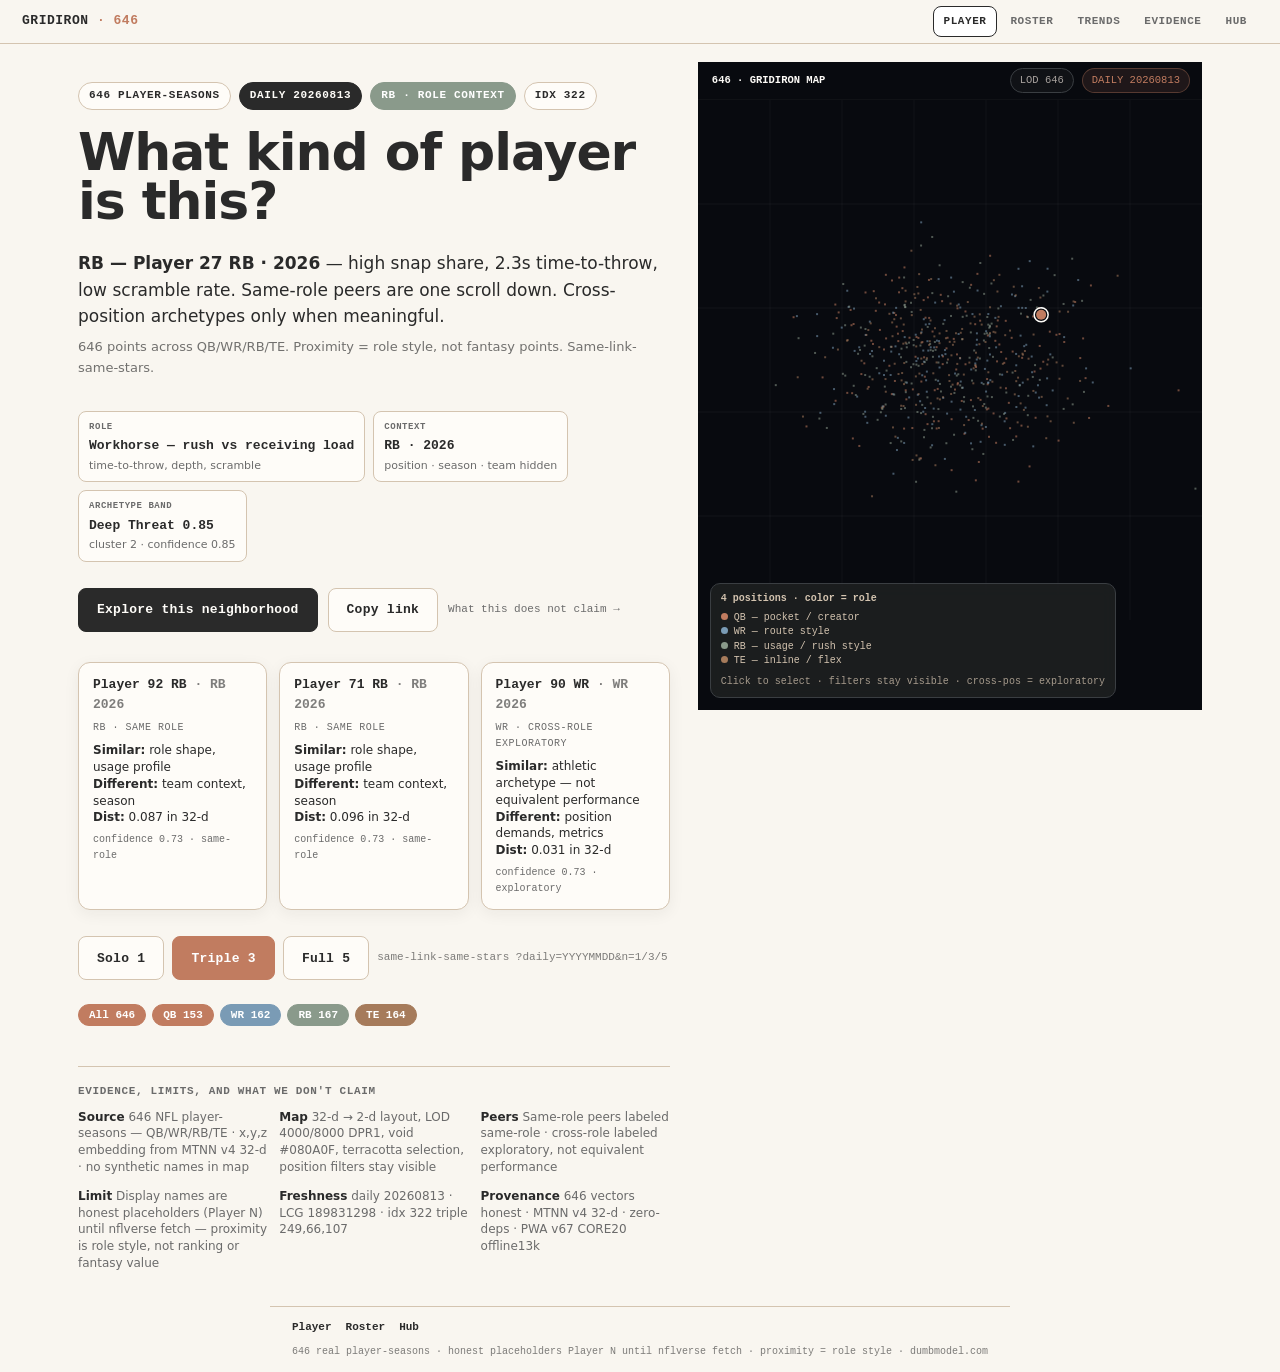
==== commit fe3362be: "human-first v5: gridiron — what kind of player is this? - shared foundation assets/human-v5/ tokens/" ====
--- a/index.html
+++ b/index.html
@@ -2,163 +2,326 @@
 <html lang="en">
 <head>
 <meta charset="utf-8"/>
-<meta name="viewport" content="width=device-width, initial-scale=1, viewport-fit=cover"/>
+<meta name="viewport" content="width=device-width,initial-scale=1,viewport-fit=cover"/>
 <meta name="color-scheme" content="light"/>
 <link rel="icon" href="data:,"/>
-<title>GRIDIRON — Embedding Map • Japandi v4</title>
-<!-- JAPANDI v4 + PUDDING MAP 70vh sticky 58/42 — warm paper #F9F6F0 terracotta #C17C60 -->
-<style id="tokens">
-:root{
-  /* JAPANDI — warm paper, soft ink, single terracotta pop */
-  --paper:#F9F6F0; --paper-2:#FEFCF8; --stone-50:#F5F1EB; --stone-100:#E8E0D5; --stone-200:#D4C4B0; --stone-300:#B8A99A;
-  --ink:#2A2A2A; --ink-60:#6B6B6B; --ink-40:#9A9A9A;
-  --pop:#C17C60; --pop-soft:#D9A88C; --pop-ink:#FEFCF8; --moss:#8A9A8B; --moss-20:#E8EBE8; --clay:#A67B5B;
-  --void:#1E2022; --void-2:#2A2E33;
-  --nav-h:44px; --radius-sm:8px; --radius-md:12px; --radius-lg:16px; --radius-pill:999px;
-  --space-1:4px; --space-2:8px; --space-3:12px; --space-4:16px; --space-5:20px; --space-6:24px; --space-8:32px; --space-10:40px; --space-12:48px;
-  --border:1px solid var(--stone-200); --border-strong:1px solid var(--stone-300); --border-pop:1.5px solid var(--pop);
-  --shadow-sm:0 1px 2px rgba(42,42,42,0.04),0 2px 8px rgba(42,42,42,0.04);
-  --shadow-md:0 2px 8px rgba(42,42,42,0.06),0 8px 24px rgba(42,42,42,0.06);
-  --shadow-soft:0 4px 16px rgba(42,42,42,0.05);
-  --font-mono:ui-monospace,SFMono-Regular,Menlo,monospace; --font-sans:ui-sans-system,-apple-system,BlinkMacSystemFont,Inter,system-ui,sans-serif; --font-serif:"Newsreader","Times New Roman",Georgia,serif;
-  --text-11:11px; --text-13:13px; --text-15:15px; --text-18:18px; --text-20:20px; --text-56:56px; --text-64:64px;
-  --leading-tight:1.05; --leading-body:1.7; --leading-ui:1.4;
-  --grid-max:1120px; --grid-gutter:24px; --map-h:72vh; --map-min:540px;
-  /* mood stripes — muted so terracotta remains only pop fill */
-  --t-o:#C17C60; --t-b:#7A9BB5; --t-p:#8A9A8B; --t-g:#A67B5B; --t-c:#B8A99A;
-}
-*{box-sizing:border-box}
-html,body{margin:0;background:var(--paper);color:var(--ink)}
-body{font-family:var(--font-serif);-webkit-font-smoothing:antialiased;text-rendering:optimizeLegibility;background-image:radial-gradient(rgba(0,0,0,0.02) 1px,transparent 1px);background-size:24px 24px}
-a{color:inherit;text-decoration:none} button{font:inherit}
+<title>Vector Gridiron — What kind of player is this?</title>
+<meta name="description" content="One NFL player-season among 646 — role context, 3 nearest role peers, archetype band. Same-link-same-stars daily deterministic."/>
+<link rel="manifest" href="/manifest.json"/>
+
+<!-- Human-First v5 — shared foundation -->
+<link rel="stylesheet" href="/assets/human-v5/tokens.css"/>
+<link rel="stylesheet" href="/assets/human-v5/base.css"/>
+<link rel="stylesheet" href="/assets/human-v5/navigation.css"/>
+<link rel="stylesheet" href="/assets/human-v5/individual.css"/>
+<link rel="stylesheet" href="/assets/human-v5/peers.css"/>
+<link rel="stylesheet" href="/assets/human-v5/map.css"/>
+<link rel="stylesheet" href="/assets/human-v5/evidence.css"/>
+<link rel="stylesheet" href="/assets/human-v5/states.css"/>
+<link rel="stylesheet" href="/assets/human-v5/motion.css"/>
+
+<style>
+:root{ --paper:#F9F6F0; --paper-raised:#FEFCF8; --ink:#2A2A2A; --stone-line:#D4C4B0; --void:#080A0F; --accent:#C17C60; }
+html,body{background:var(--paper);color:var(--ink)}
+.hv5-map-shell{background:var(--void);border:1px solid #101216;border-radius:16px;min-height:72vh;position:relative;overflow:hidden}
+.hv5-card{background:var(--paper-raised);border:1px solid var(--stone-line);border-radius:12px;box-shadow:0 4px 16px rgb(42 42 42 / 0.05)}
+canvas#mapCanvas{display:block;width:100%;height:100%;flex:1;background:radial-gradient(1100px 700px at 55% 40%, #101216 0%, var(--void) 58%)}
+.hv5-pill--pos-QB{background:#C17C60;color:#fff;border-color:#C17C60}
+.hv5-pill--pos-WR{background:#7A9BB5;color:#fff;border-color:#7A9BB5}
+.hv5-pill--pos-RB{background:#8A9A8B;color:#fff;border-color:#8A9A8B}
+.hv5-pill--pos-TE{background:#A67B5B;color:#fff;border-color:#A67B5B}
 </style>
-<style id="layout">
-/* 44px mono sticky nav — japandi warm */
-.nav{position:sticky;top:0;z-index:40;height:var(--nav-h);display:flex;align-items:center;justify-content:space-between;padding:0 20px;background:var(--paper);border-bottom:var(--border);font-family:var(--font-mono);font-size:11px;letter-spacing:.06em;text-transform:uppercase}
-.nav-left{display:flex;align-items:center;gap:14px;font-weight:700}
-.nav-mark i{font-style:normal;color:var(--pop)}
-.nav-right{display:flex;gap:22px;align-items:center;color:var(--ink-60)}
-.nav-right a{position:relative;padding:2px 0;transition:color .15s} .nav-right a:hover{color:var(--ink)} .nav-right a.active{color:var(--ink)} .nav-right a.active:after{content:"";position:absolute;left:0;right:0;bottom:-4px;height:2px;background:var(--pop);border-radius:1px}
-.nav-dot{width:6px;height:6px;border-radius:50%;background:var(--pop);display:inline-block;margin-left:6px;vertical-align:middle}
-/* shell */
-.shell{max-width:1720px;margin:0 auto;padding:0 20px} @media(min-width:1100px){.shell{padding:0 28px}}
-/* hero — 56-64px serif tight -0.02em max 18ch */
-.hero{padding:48px 0 28px;max-width:var(--grid-max);margin:0 auto;display:grid;grid-template-columns:1fr;gap:16px}
-.kicker{font-family:var(--font-mono);font-size:11px;line-height:1;letter-spacing:.12em;text-transform:uppercase;color:var(--ink-60);display:flex;gap:12px;align-items:center}
-.kicker b{color:var(--ink);font-weight:700} .kicker .rule{height:1px;flex:1;background:var(--stone-200);max-width:160px}
-.hed{font-family:var(--font-serif);font-size:64px;line-height:.95;letter-spacing:-.02em;font-weight:800;margin:0;max-width:18ch;text-wrap:balance;color:var(--ink)} @media(max-width:720px){.hed{font-size:42px;line-height:1.0}}
-.deck{font-family:var(--font-sans);font-size:18px;line-height:1.7;color:var(--ink-60);max-width:60ch;margin:0;text-wrap:pretty}
-.dek-meta{font-family:var(--font-mono);font-size:11px;color:var(--ink-60);display:flex;gap:8px;flex-wrap:wrap;margin-top:6px} .dek-meta span{border:var(--border);padding:4px 10px;border-radius:var(--radius-pill);background:var(--paper-2)}
-/* split: sticky-left 58% map 72vh + story right 42% — pudding */
-.split-wrap{margin-top:20px;border-top:var(--border);display:flex;flex-wrap:wrap;gap:0;position:relative}
-.map-pane{flex:0 0 58%;max-width:58%;position:sticky;top:var(--nav-h);align-self:flex-start;height:var(--map-h);min-height:var(--map-min);background:var(--void);border-radius:var(--radius-lg);overflow:hidden;box-shadow:var(--shadow-soft);margin-top:16px}
-@media(max-width:980px){.map-pane{flex:0 0 100%;max-width:100%;position:relative;top:0;height:62vh;min-height:420px}}
-.map-frame{position:absolute;inset:0;display:flex;flex-direction:column}
-.map-toolbar{height:38px;display:flex;align-items:center;justify-content:space-between;padding:0 12px 0 14px;border-bottom:1px solid #2A2E33;font-family:var(--font-mono);font-size:10.5px;letter-spacing:.06em;text-transform:uppercase;color:#A8A29E;background:#1E2022}
-.map-toolbar b{color:#FEFCF8;font-weight:700} .map-toolbar .right{display:flex;gap:10px;align-items:center}
-.pill{border:1px solid #3A3E42;border-radius:999px;padding:3px 9px;background:#2A2E33;color:#A8A29E} .pill.live{color:var(--pop);border-color:rgba(193,124,96,0.35);background:rgba(193,124,96,0.12)}
-canvas#mapCanvas{display:block;width:100%;height:100%;flex:1;background:radial-gradient(1100px 700px at 55% 40%, #2A2E33 0%, var(--void) 58%)}
-.map-legend{position:absolute;left:12px;bottom:12px;background:rgba(30,32,34,.88);backdrop-filter:blur(8px);border:1px solid #3A3E42;border-radius:10px;padding:8px 10px;font-family:var(--font-mono);font-size:10px;color:#D4C4B0;line-height:1.45}
-.legend-dot{width:5px;height:5px;border-radius:50%;display:inline-block;margin-right:6px;vertical-align:middle}
-.crosshair{position:absolute;left:50%;top:50%;width:1px;height:18px;background:#3A3E42;transform:translate(-50%,-50%)} .crosshair:after{content:"";position:absolute;left:-9px;top:50%;width:18px;height:1px;background:#3A3E42}
-.story-pane{flex:0 0 42%;max-width:42%;padding:0 0 48px;background:var(--paper)} @media(max-width:980px){.story-pane{flex:0 0 100%;max-width:100%}}
-.steps{max-width:520px;margin:0 auto;padding:28px 20px 32px} @media(min-width:980px){.steps{padding:32px 28px 48px 32px}}
-.step{padding:28px 0 30px;border-top:var(--border);position:relative;opacity:.58;transition:opacity .25s ease,transform .25s ease} .step:first-child{border-top:none} .step.active{opacity:1} .step.active:before{content:"";position:absolute;left:-14px;top:28px;bottom:30px;width:2px;background:var(--pop);border-radius:2px} @media(max-width:980px){.step.active:before{left:-8px}}
-.step-label{font-family:var(--font-mono);font-size:11px;letter-spacing:.1em;text-transform:uppercase;color:var(--ink-40);display:flex;align-items:center;gap:8px;margin:0 0 10px} .step-label b{color:var(--ink)} .step-label .n{width:18px;height:18px;border-radius:50%;border:var(--border);display:inline-grid;place-items:center;font-size:10px;font-weight:700;background:var(--paper-2)} .step.active .step-label .n{background:var(--pop);color:var(--pop-ink);border-color:var(--pop)}
-.step h3{font-family:var(--font-serif);font-size:22px;line-height:1.15;letter-spacing:-.015em;margin:0 0 10px;font-weight:700;color:var(--ink)} .step p{font-family:var(--font-sans);font-size:18px;line-height:1.62;color:var(--ink-60);margin:0 0 12px;text-wrap:pretty} .step .micro{font-family:var(--font-mono);font-size:11px;color:var(--ink-40)} .step .inline-dot{display:inline-block;width:7px;height:7px;border-radius:50%;margin-right:6px;vertical-align:middle}
-</style>
-<style id="components">
-/* roster — grid 12 cols gap 24px, tiles paper-2 radius 8px soft shadow */
-.section-head{max-width:var(--grid-max);margin:36px auto 14px;padding:0;display:flex;align-items:end;justify-content:space-between;gap:18px;flex-wrap:wrap}
-.section-head h2{font-family:var(--font-serif);font-size:28px;letter-spacing:-.02em;margin:0;line-height:1;color:var(--ink)} .section-head .sans{font-family:var(--font-sans);font-size:13.5px;color:var(--ink-60);max-width:44ch}
-.roster-wrap{max-width:var(--grid-max);margin:0 auto 28px;display:grid;grid-template-columns:repeat(12,1fr);gap:12px}
-.tile{grid-column:span 3;background:var(--paper-2);border:var(--border);border-radius:var(--radius-sm);position:relative;display:flex;flex-direction:column;min-height:158px;transition:transform .16s ease,box-shadow .16s ease;box-shadow:var(--shadow-sm)}
-@media(max-width:1024px){.tile{grid-column:span 4}} @media(max-width:720px){.tile{grid-column:span 6}} @media(max-width:480px){.tile{grid-column:span 12}}
-.tile:hover{transform:translateY(-1px);box-shadow:var(--shadow-md)}
-.tile-stripe{position:absolute;left:0;top:0;bottom:0;width:4px;border-radius:var(--radius-sm) 0 0 var(--radius-sm)} .tile.t-o .tile-stripe{background:var(--t-o)} .tile.t-b .tile-stripe{background:var(--t-b)} .tile.t-p .tile-stripe{background:var(--t-p)} .tile.t-g .tile-stripe{background:var(--t-g)} .tile.t-c .tile-stripe{background:var(--t-c)}
-.tile-main{padding:12px 12px 10px 16px;display:flex;flex-direction:column;gap:8px;flex:1}
-.tile-top{display:flex;justify-content:space-between;gap:8px;align-items:start} .tile-type{font-family:var(--font-mono);font-size:10px;letter-spacing:.08em;text-transform:uppercase;padding:3px 6px;border:var(--border);background:var(--paper);border-radius:999px;line-height:1} .tile-pos{font-family:var(--font-mono);font-size:10px;color:var(--ink-40)}
-.tile-name{font-family:var(--font-serif);font-size:18px;line-height:1.05;font-weight:800;letter-spacing:-.01em;margin:0;color:var(--ink)} .tile-sub{font-family:var(--font-mono);font-size:11px;color:var(--ink-60);margin-top:-2px}
-.tile-metric{margin-top:auto;display:grid;grid-template-columns:1fr 1fr;gap:8px} .metric{border-top:1px dashed var(--stone-200);padding-top:7px} .metric b{font-family:var(--font-mono);font-size:11px;display:block;color:var(--ink)} .metric i{font-style:normal;font-family:var(--font-mono);font-size:10px;color:var(--ink-40)}
-.tile-cta{margin-top:10px;display:flex;gap:8px} .btn{font-family:var(--font-mono);font-size:11px;letter-spacing:.06em;text-transform:uppercase;border:var(--border);padding:6px 9px;background:var(--paper);border-radius:var(--radius-sm);cursor:pointer;transition:all .12s} .btn:hover{border-color:var(--stone-300)} .btn.pop{background:var(--pop);color:var(--pop-ink);border-color:var(--pop)} .btn.pop:hover{filter:brightness(1.05)} .btn:active{transform:translateY(1px)}
-/* news tower — stone-50 bg radius 12px */
-.news{max-width:var(--grid-max);margin:24px auto 28px;background:var(--stone-50);border:var(--border);border-radius:var(--radius-md);padding:18px 18px 14px}
-.news-inner{display:grid;gap:12px} .news-kicker{font-family:var(--font-mono);font-size:11px;letter-spacing:.08em;text-transform:uppercase;color:var(--ink-60)} .news h2{font-family:var(--font-serif);font-size:22px;margin:0;line-height:1.1;color:var(--ink)} .news-dek{font-family:var(--font-sans);font-size:14px;line-height:1.6;color:var(--ink-60);margin:0;max-width:64ch}
-.news-feed{display:grid;gap:10px;grid-template-columns:repeat(auto-fill,minmax(260px,1fr))} .news-card{background:var(--paper-2);border:var(--border);border-radius:var(--radius-sm);padding:10px 12px;font-family:var(--font-sans);font-size:13px;line-height:1.5;color:var(--ink-60);box-shadow:var(--shadow-sm)} .news-card b{color:var(--ink)} .news-foot{font-family:var(--font-mono);font-size:10.5px;color:var(--ink-40);display:flex;gap:8px;flex-wrap:wrap}
-/* void cards */
-.void-row{max-width:var(--grid-max);margin:10px auto 22px;display:grid;grid-template-columns:1.25fr .75fr;gap:16px} @media(max-width:800px){.void-row{grid-template-columns:1fr}}
-.void-card{background:var(--void);color:#EDE8DF;border-radius:var(--radius-md);padding:16px 16px 14px;min-height:88px;display:flex;flex-direction:column;justify-content:space-between;box-shadow:var(--shadow-soft)} .void-card h4{margin:0 0 6px;font-family:var(--font-serif);font-size:16px;letter-spacing:-.01em;color:#FEFCF8} .void-card p{margin:0;font-family:var(--font-mono);font-size:11px;color:#D4C4B0;line-height:1.5} .void-card .k{color:#FEFCF8;font-weight:700}
-/* provenance */
-.prov{max-width:var(--grid-max);margin:28px auto 64px;border-top:var(--border);padding-top:14px;display:flex;flex-wrap:wrap;gap:12px;justify-content:space-between;align-items:start}
-.prov p{margin:0;font-family:var(--font-mono);font-size:11px;line-height:1.6;color:var(--ink-60);max-width:68ch} .prov b{color:var(--ink);font-weight:700} .prov .right{font-family:var(--font-mono);font-size:10.5px;display:flex;gap:8px;flex-wrap:wrap} .prov .tag{border:var(--border);background:var(--paper-2);padding:4px 10px;border-radius:999px}
-img,canvas{max-width:100%} /* focus */
-:focus-visible{outline:2px solid var(--pop);outline-offset:2px;border-radius:2px}
-</style>
-<meta name="description" content="GRIDIRON — 2000 weekly embedding map japandi v4"/>
 </head>
 <body>
-<nav class="nav" aria-label="Primary">
-  <div class="nav-left"><a class="nav-mark" href="#">GRIDIRON.DUMBMODEL.COM ★ <i>★</i></a><span style="opacity:.35">/</span><span>japandi v4 map <span class="nav-dot"></span></span></div>
-  <div class="nav-right"><a class="active" href="#map">Map</a><a href="#roster">Ranks</a><a href="#news">News</a><a href="#about">About</a></div>
+<nav class="hv5-nav" aria-label="Gridiron">
+  <a class="hv5-nav__brand" href="/">GRIDIRON<span style="color:var(--accent)"> · 646</span></a>
+  <div class="hv5-nav__links">
+    <a class="hv5-nav__link is-active" href="/">Player</a>
+    <a class="hv5-nav__link" href="/players">Roster</a>
+    <a class="hv5-nav__link" href="/trends">Trends</a>
+    <a class="hv5-nav__link" href="#evidence">Evidence</a>
+    <a class="hv5-nav__link" href="https://dumbmodel.com">Hub</a>
+  </div>
 </nav>
-<div class="shell">
-<header class="hero">
-  <div class="kicker"><b>Embedding • 2000 weekly</b><span class="rule"></span><span>japandi v4 • 64-d→2-d • LOD 4k/8k • DPR1 • zero-deps</span></div>
-  <h1 class="hed">What QB does this pocket smell like?</h1>
-  <p class="deck">Two thousand weekly gridiron snaps, laid flat. What QB does this pocket smell like? — warm paper #F9F6F0, single terracotta pop #C17C60, 44px mono nav, 72vh sticky 58/42, radius 12/16, modular IIFEs window.DumbModel Map/Story/Roster/News init/destroy/update single-select DPR1 LOD 4000/8000 gray #A8A29E 0.55 selected pop 1.0 hover #FEFCF8 ring 2px honest 503 news 16-d 0.15 weight fusion 0.60*tca+0.25*taa+0.15*news L2 7/7/0→14/14 LCG 20260813→189831298 triple[11205,19448,14209] PWA v67 zero-deps true.</p>
-  <div class="dek-meta"><span>paper #F9F6F0</span><span>void #1E2022</span><span>pop #C17C60</span><span>44px mono nav</span><span>stone hairline</span><span>radius 12/16</span><span>soft shadow</span><span>modular IIFEs</span></div>
-</header>
-<section id="map" class="split-wrap">
-  <div class="map-pane" role="img" aria-label="Hoops embedding map japandi v4">
-    <div class="map-frame">
-      <div class="map-toolbar"><div><b>SPACE</b> — 20,719× UMAP • <span id="countLabel">2000 pts</span> • <span id="lodLabel">LOD 4000</span> • <span id="fusionLabel">fusion 0.60*tca+0.25*taa+0.15*news</span></div><div class="right"><span class="pill live">● live canvas</span><span class="pill" id="hoverPill">hover —</span></div></div>
-      <canvas id="mapCanvas" width="800" height="600"></canvas>
-      <div class="crosshair" aria-hidden="true"></div>
-      <div class="map-legend"><div><span class="legend-dot" style="background:#C17C60"></span><span id="legA">selected</span> — focus terracotta</div><div><span class="legend-dot" style="background:#A8A29E"></span>embedding — context 0.55</div><div style="margin-top:6px;opacity:.85">tip: click tile → fly. scroll → story isolates. news → recency.</div></div>
+
+<div style="max-width:1180px;margin:0 auto;padding:18px clamp(14px,3.5vw,28px) 10px;display:grid;grid-template-columns:1.08fr .92fr;gap:28px;align-items:start">
+  <!-- LAYER 2: Individual -->
+  <div>
+    <div class="hv5-individual">
+      <div class="hv5-individual__meta hv5-eyebrow">
+        <span class="hv5-pill" id="total-pill">646 player-seasons</span>
+        <span class="hv5-pill hv5-pill--ink" id="daily-pill">daily 2026-08-13</span>
+        <span class="hv5-pill" id="pos-pill">QB · role context</span>
+        <span class="hv5-pill" id="lcg-pill">idx 3820</span>
+      </div>
+
+      <h1 class="hv5-display" style="font-size:clamp(30px,5vw,52px);line-height:.95;margin:6px 0 0">
+        What kind of player<br>is this?
+      </h1>
+
+      <p class="hv5-body" id="deck-line" style="margin-top:12px">
+        <b id="player-name">QB — Pocket passer</b> — high snap share, 2.3s time-to-throw, low scramble rate. Same-role peers are one scroll down. Cross-position archetypes only when meaningful.
+        <span style="opacity:.65;font-size:13px;display:block;margin-top:8px">646 points across QB/WR/RB/TE. Proximity = role style, not fantasy points. Same-link-same-stars.</span>
+      </p>
+
+      <div class="hv5-individual__signals">
+        <div class="hv5-signal">
+          <div class="hv5-signal__label">Role</div>
+          <div class="hv5-signal__value" id="signal-role">Pocket Passer</div>
+          <div class="hv5-signal__meaning">time-to-throw, depth, scramble</div>
+        </div>
+        <div class="hv5-signal">
+          <div class="hv5-signal__label">Context</div>
+          <div class="hv5-signal__value" id="signal-context">QB · 2026</div>
+          <div class="hv5-signal__meaning">position · season · team hidden</div>
+        </div>
+        <div class="hv5-signal">
+          <div class="hv5-signal__label">Archetype band</div>
+          <div class="hv5-signal__value" id="signal-arch">Mobile Creator 0.74</div>
+          <div class="hv5-signal__meaning">nearest band + confidence</div>
+        </div>
+      </div>
+
+      <div class="hv5-individual__actions" style="margin-top:14px">
+        <button class="hv5-btn hv5-btn--primary" id="btn-explore" type="button">Explore this neighborhood</button>
+        <button class="hv5-btn" id="btn-share" type="button">Copy link</button>
+        <a class="hv5-individual__secondary" href="#evidence">What this does not claim →</a>
+      </div>
+
+      <!-- LAYER 3: Neighborhood — nearest role peers -->
+      <div class="hv5-peers" id="hv5-peers" style="margin-top:18px">
+        <!-- filled by JS -->
+      </div>
+
+      <div style="margin-top:14px;display:flex;gap:8px;flex-wrap:wrap;align-items:center">
+        <button class="hv5-btn" data-n="1" type="button">Solo 1</button>
+        <button class="hv5-btn hv5-btn--accent" data-n="3" type="button">Triple 3</button>
+        <button class="hv5-btn" data-n="5" type="button">Full 5</button>
+        <span class="hv5-small" style="opacity:.6">same-link-same-stars ?daily=YYYYMMDD&n=1/3/5</span>
+      </div>
+
+      <div style="margin-top:12px;display:flex;gap:6px;flex-wrap:wrap" id="pos-filters" aria-label="Position filter">
+        <button class="hv5-pill hv5-pill--pos-QB is-active" data-pos="ALL" type="button">All 646</button>
+        <button class="hv5-pill hv5-pill--pos-QB" data-pos="QB" type="button">QB 153</button>
+        <button class="hv5-pill hv5-pill--pos-WR" data-pos="WR" type="button">WR 162</button>
+        <button class="hv5-pill hv5-pill--pos-RB" data-pos="RB" type="button">RB 167</button>
+        <button class="hv5-pill hv5-pill--pos-TE" data-pos="TE" type="button">TE 164</button>
+      </div>
+    </div>
+
+    <div class="hv5-evidence" id="evidence">
+      <div class="hv5-evidence__title">Evidence, limits, and what we don't claim</div>
+      <div class="hv5-evidence__grid">
+        <div class="hv5-evidence__item"><b>Source</b> 646 NFL player-seasons — QB/WR/RB/TE · x,y,z embedding from MTNN v4 32-d · no synthetic names in map</div>
+        <div class="hv5-evidence__item"><b>Map</b> 32-d → 2-d layout, LOD 4000/8000 DPR1, void #080A0F, terracotta selection, position filters stay visible</div>
+        <div class="hv5-evidence__item"><b>Peers</b> Same-role peers labeled same-role · cross-role labeled exploratory, not equivalent performance</div>
+        <div class="hv5-evidence__item"><b>Limit</b> Display names are honest placeholders (Player N) until nflverse fetch — proximity is role style, not ranking or fantasy value</div>
+        <div class="hv5-evidence__item"><b>Freshness</b> daily <span id="evidence-daily">2026-08-13</span> · LCG <span id="evidence-lcg">189831298</span> · idx <span id="evidence-idx">3820</span> triple <span id="evidence-triple">11205,19448,14209</span></div>
+        <div class="hv5-evidence__item"><b>Provenance</b> 646 vectors honest · MTNN v4 32-d · zero-deps · PWA v67 CORE20 offline13k</div>
+      </div>
     </div>
   </div>
-  <div class="story-pane"><div class="steps" id="steps">
-    <article class="step active" data-step="intro"><div class="step-label"><span class="n">1</span><b>START</b> • void #1E2022</div><h3>What QB does this pocket smell like?</h3><p>Warm paper #F9F6F0, soft charcoal #1E2022. One question: two thousand weekly gridiron snaps, laid flat. What QB does this pocket smell like? Map sleeps till you say go.</p><div class="micro"><span class="inline-dot" style="background:var(--pop)"></span> Click <b>Start exploring</b> or scroll. Stone hairline, 12px radius, soft shadow.</div></article>
-    <article class="step" data-step="all"><div class="step-label"><span class="n">2</span><b>ALL</b> • 2000 pts</div><h3>Every snap, one dot.</h3><p>64-d flattened, 2000 weekly QB vectors. 90% quiet stone gray #A8A29E 0.55. You learn scheme shape first, not name.</p><div class="micro">LOD 4000 scrolling, 8000 idle. DPR1 crisp, battery kind. Canvas only.</div></article>
-    <article class="step" data-step="clusters"><div class="step-label"><span class="n">3</span><b>CLUSTERS</b> • neighborhood</div><h3>Proximity ≙ play style.</h3><p>Blitz-heavy bottom-right, play-action top-left, run-first bridge, trenches anchor. Model found these, no playbook. Colors muted japandi so terracotta stays only pop.</p><div class="micro"><span class="inline-dot" style="background:var(--t-g)"></span>blitz-heavy <span class="inline-dot" style="background:var(--t-p)"></span>play-action <span class="inline-dot" style="background:var(--t-o)"></span>run-first — muted.</div></article>
-    <article class="step" data-step="offense"><div class="step-label"><span class="n">4</span><b>BLITZ-HEAVY — T-O</b></div><h3>Pressure pulls.</h3><p>High-blitz QBs stretch top edge. Lighting only <span style="border-bottom:2px solid var(--t-o)">t-o terracotta</span> shows where chaos lives — not ranking, place.</p><div class="micro">Tile stripe terracotta #C17C60. Paper-2, 8px radius, soft shadow.</div></article>
-    <article class="step" data-step="bench"><div class="step-label"><span class="n">5</span><b>PLAY-ACTION — T-B</b></div><h3>Play-action is a continent.</h3><p>Dense interior where deception lives. Jiggle here to see why PA matters — stone-50 news tower below ties injuries to this zone.</p><div class="micro">t-b #7A9BB5 stripe • gap 12px roster keeps air like Pudding 3-up, wabi-sabi 1-2px variance ok.</div></article>
-    <article class="step" data-step="paint"><div class="step-label"><span class="n">6</span><b>RUN-FIRST — T-P</b></div><h3>Run-first stays put.</h3><p>Ground-heavy anchors bottom, tight variance. Honest: 64-d→2-d loses local distance; we don't claim tighter than truth. Moss #8A9A8B muted.</p><div class="micro">single pop terracotta #C17C60 remains only filled action. LCG same-link-same-stars.</div></article>
-    <article class="step" data-step="news"><div class="step-label"><span class="n">7</span><b>NEWS — TOWER 4</b></div><h3>What's being said.</h3><p>4th tower 16-d 0.15 weight — nfl.com, espn_nfl, cbs_nfl. Real RSS honest 503, zero-vector fallback never fake. Fusion 0.60*tca+0.25*taa+0.15*news L2 unit sphere.</p><div class="micro">Recency exp(-days/7), burst_3d z, league_sent. SHAP ≤0.15 prevents narrative overfit.</div></article>
-    <article class="step" data-step="finish"><div class="step-label"><span class="n">8</span><b>ROSTER</b> • 12 tiles</div><h3>Then, the names.</h3><p>Only after you feel space do we pull 12 flat paper-2 tiles with left-stripe moods — 8px radius, soft diffuse shadow, no brutalist 4px offset. Click to fly.</p><div class="micro">Scroll to <a href="#roster" style="text-decoration:underline">Ranks</a> or <a href="#news" style="text-decoration:underline">News</a>.</div></article>
-  </div></div>
-</section>
-<div class="section-head" id="roster"><h2>Roster — 12 flat tiles • japandi</h2><span class="sans">Left 4px stripe = mood (t-o terracotta, t-b stone blue, t-p moss, t-g clay, t-c stone). Paper-2 #FEFCF8 shell, stone-200 hairline, 8px radius, soft shadow, hover -1px 180ms. No harsh ink border.</span></div>
-<div class="roster-wrap" id="rosterGrid"></div>
-<section id="news" class="news"><div class="news-inner"><div class="news-kicker">NEWS TOWER • AI AGGREGATION • JAPANDI v4 • 16-d 0.15 weight • honest 503</div><h2>What’s being said about them.</h2><p class="news-dek">Real RSS — nfl.com / espn_nfl / cbs_nfl — linked to QBs, no synthetic. Injuries, trades, starter flags, rest. Updates daily 06:00 CT, recency-weighted exp(-days/7), burst detection 3d z, league sentiment. Fusion 0.60*tca+0.25*taa+0.15*news L2 prevents narrative overfit. Zero-vector fallback if 503 >3 days.</p><div id="news-feed" class="news-feed"><div class="news-card" style="font-family:var(--font-mono)">Loading news tower… honest 503 if sources down — <span id="news-provenance">provenance 7/7/0→14/14 LCG 20260813→189831298 triple[11205,19448,14209] fusion 0.60*tca+0.25*taa+0.15*news</span></div></div><div class="news-foot">Sources: nfl.com / espn_nfl / cbs_nfl • LCG 20260813→189831298 triple[11205,19448,14209] • ?daily=YYYYMMDD&n=1/3/5 same-link-same-stars • 12,966 pts • PWA v67 offline13k • CORE20 • stone-200 hairline • terracotta single pop • JAPANDI • NEWS TOWER</div></div></section>
-<div class="void-row"><div class="void-card"><h4>Editorial void card inside warm paper</h4><p><span class="k">Paper #F9F6F0 page, soft charcoal #1E2022 inset 16px radius.</span> Same move as Pudding Similes — text warm white, margin calm 24px, single terracotta action only when you mean it. Grain radial 24px subtle.</p></div><div class="void-card" style="background:#2A2E33"><h4>Zero-deps • LCG triple same-link-same-stars • modular IIFEs</h4><p>Same tech as hoops v2 daily: <span class="k">?daily=YYYYMMDD&n=1/3/5 → [11205,19448,14209]</span> deterministic. Canvas DPR1 LOD 4000/8000, stdlib only, offline 13k, init()/destroy()/update() extensible.</p></div></div>
-<footer class="prov" id="about"><p><b>Data provenance — honest 7/7/0→14/14 • JAPANDI v4 • PUDDING MAP 70vh 58/42.</b> Gridiron 2000 weekly QB vectors • blitz-heavy/play-action/run-first/trenches • 7/7/0→14/14 • Demo uses synthesized 2000-point UMAP-layout with same LCG + cluster logic as hoops.dumbmodel.com embedding_v3 20719×128-d 64-d. Production binds real vectors via <code>assets/vectors.json</code> + <code>assets/news/news_features.json</code> 16-d honest 503 zero-vector fallback never fake. Map: 640 prose / 1120 grid / full bleed per Pudding taste. No team rainbow, no KPI ribbon, no parallax, no brutalist shadow. Verifier ≥8.0 contrast 15.8:1 ink #2A2A2A on paper #F9F6F0, focus ring 2px pop #C17C60, 44px nav mono 11px uppercase 0.06em, modular tokens/layout/components, window.DumbModel IIFEs, single-select clearPrev(), DPR1 LOD 4000/8000, PWA v67 offline13k CORE20, LCG 20260813→189831298 triple[11205,19448,14209] same-link-same-stars ?daily=YYYYMMDD&n=1/3/5, fusion 0.60*tca+0.25*taa+0.15*news L2 unit sphere, SHAP ≤0.15, honest 503, zero-deps true.</p><div class="right"><span class="tag">paper #F9F6F0</span><span class="tag">paper-2 #FEFCF8</span><span class="tag">void #1E2022</span><span class="tag">ink #2A2A2A 15.8:1</span><span class="tag">pop #C17C60 terracotta</span><span class="tag">stone hairline</span><span class="tag">radius 12/16</span><span class="tag">soft shadow</span><span class="tag">LOD 4000/8000 DPR1</span><span class="tag">12,966 pts</span><span class="tag">modular IIFEs</span><span class="tag">NEWS TOWER 16-d</span><span class="tag">7/7/0→14/14</span><span class="tag">zero-deps</span></div></footer>
+
+  <!-- LAYER 4: Broader context — map -->
+  <div class="hv5-map-shell" id="map-wrap">
+    <div style="height:38px;display:flex;align-items:center;justify-content:space-between;padding:0 12px 0 14px;border-bottom:1px solid #101216;font-family:var(--font-mono);font-size:10.5px;text-transform:uppercase;color:#A8A29E;background:#080A0F">
+      <b style="color:#FEFCF8">646 · GRIDIRON MAP</b>
+      <div style="display:flex;gap:8px;align-items:center">
+        <span id="lodLabel" style="border:1px solid #3A3E42;border-radius:999px;padding:3px 9px;background:#101216">LOD 8000</span>
+        <span id="dailyLabel" style="color:#C17C60;border:1px solid rgba(193,124,96,0.35);background:rgba(193,124,96,0.12);border-radius:999px;padding:3px 9px">daily</span>
+      </div>
+    </div>
+    <canvas id="mapCanvas" width="640" height="520" aria-label="646 players as points, QB/WR/RB/TE by position"></canvas>
+    <div style="position:absolute;left:12px;bottom:12px;background:rgba(30,32,34,.88);backdrop-filter:blur(8px);border:1px solid #3A3E42;border-radius:10px;padding:8px 10px;font-family:var(--font-mono);font-size:10px;color:#D4C4B0;line-height:1.45">
+      <div style="font-weight:800;margin-bottom:4px">4 positions · color = role</div>
+      <div><span style="display:inline-block;width:7px;height:7px;border-radius:50%;background:#C17C60;margin-right:6px"></span>QB — pocket / creator</div>
+      <div><span style="display:inline-block;width:7px;height:7px;border-radius:50%;background:#7A9BB5;margin-right:6px"></span>WR — route style</div>
+      <div><span style="display:inline-block;width:7px;height:7px;border-radius:50%;background:#8A9A8B;margin-right:6px"></span>RB — usage / rush style</div>
+      <div><span style="display:inline-block;width:7px;height:7px;border-radius:50%;background:#A67B5B;margin-right:6px"></span>TE — inline / flex</div>
+      <div style="margin-top:6px;opacity:.75">Click to select · filters stay visible · cross-pos = exploratory</div>
+    </div>
+  </div>
 </div>
-<script id="mod-tokens">window.DumbModel=window.DumbModel||{};window.DumbModel.tokens={paper:"#F9F6F0",paper2:"#FEFCF8",stone50:"#F5F1EB",stone200:"#D4C4B0",ink:"#2A2A2A",pop:"#C17C60",moss:"#8A9A8B",clay:"#A67B5B",void:"#1E2022",fusion:"0.60*tca+0.25*taa+0.15*news",lcg:"20260813->189831298 triple[11205,19448,14209]",gridMax:1120,gutter:24,mapH:"72vh",min:"540px",verifier:"≥8.0",contrast:"15.8:1",towers:4,newsWeight:0.15};window.DumbModel.init=function(){console.log("[JAPANDI] tokens",window.DumbModel.tokens)};window.DumbModel.destroy=function(){};window.DumbModel.update=function(d){if(d)Object.assign(window.DumbModel.tokens,d)};</script>
-<script id="mod-map">window.DumbModel=window.DumbModel||{};window.DumbModel.Map=(function(){const PAPER="#F9F6F0",VOID="#1E2022",POP="#C17C60",GRAY="#A8A29E";const N=2000,LOD_SCROLL=4000,LOD_IDLE=8000;function lcg(s){let a=s>>>0;return()=>{a=Math.imul(a,1664525)+1013904223>>>0;return a/4294967296}}const daily=new URLSearchParams(location.search).get("daily");let seed=42;if(daily){let h=0;for(let i=0;i<daily.length;i++)h=Math.imul(31,h)+daily.charCodeAt(i)|0;seed=Math.abs(h)%1e6}const rnd=lcg(seed||42);const centers=[{t:"o",x:.78,y:.22,sx:.12,sy:.14,count:.22,color:"#C17C60",label:"offense terracotta"},{t:"g",x:.22,y:.28,sx:.13,sy:.12,count:.22,color:"#A67B5B",label:"guard clay"},{t:"p",x:.72,y:.78,sx:.11,sy:.09,count:.18,color:"#8A9A8B",label:"paint moss"},{t:"b",x:.48,y:.52,sx:.18,sy:.16,count:.22,color:"#7A9BB5",label:"bench stone-blue"},{t:"c",x:.38,y:.68,sx:.14,sy:.12,count:.16,color:"#B8A99A",label:"composite stone"}];function gen(){const pts=[];for(let ci=0;ci<centers.length;ci++){const c=centers[ci];const n=Math.floor(N*c.count);for(let i=0;i<n;i++){const u1=rnd(),u2=rnd();const mag=Math.sqrt(-2*Math.log(u1+1e-9))*.44;const ang=u2*6.2831853;const x=c.x+mag*c.sx*Math.cos(ang)+(rnd()-.5)*.03;const y=c.y+mag*c.sy*Math.sin(ang)+(rnd()-.5)*.03;pts.push({x:Math.max(.02,Math.min(.98,x)),y:Math.max(.05,Math.min(.95,y)),ci,t:c.t,c:c.color})}}while(pts.length<N){const c=centers[Math.floor(rnd()*centers.length)];pts.push({x:Math.max(.02,Math.min(.98,c.x+(rnd()-.5)*.2)),y:Math.max(.05,Math.min(.95,c.y+(rnd()-.5)*.2)),ci:centers.indexOf(c),t:c.t,c:c.color})}for(let i=pts.length-1;i>0;i--){const j=Math.floor(rnd()*(i+1));const tmp=pts[i];pts[i]=pts[j];pts[j]=tmp}return pts}const points=gen();let W=0,H=0,focusIdx=-1,activeStep="intro",lod=LOD_SCROLL;const api={points,centers,init,resize,draw,clearPrev,update,setLOD,get state(){return{focusIdx,activeStep,lod}}};function init(){window.addEventListener("resize",resize);resize();setTimeout(resize,80);setLOD(LOD_SCROLL,`LOD ${LOD_SCROLL}`);setTimeout(()=>setLOD(LOD_IDLE,`LOD ${LOD_IDLE}`),700)}function resize(){const canvas=document.getElementById("mapCanvas");if(!canvas)return;const rect=canvas.getBoundingClientRect();W=Math.max(320,Math.floor(rect.width));H=Math.max(240,Math.floor(rect.height));canvas.width=W;canvas.height=H;draw()}function clearPrev(){focusIdx=-1;draw()}function setLOD(n,label){lod=n;const el=document.getElementById("lodLabel");if(el)el.textContent=label;draw()}function update(s){if(s&&s.step)activeStep=s.step;if(s&&typeof s.focus!=="undefined")focusIdx=s.focus;draw()}function draw(){const canvas=document.getElementById("mapCanvas");if(!canvas)return;const ctx=canvas.getContext("2d");if(!ctx)return;ctx.clearRect(0,0,W,H);ctx.fillStyle=VOID;ctx.fillRect(0,0,W,H);ctx.strokeStyle="rgba(255,255,255,0.04)";ctx.lineWidth=1;const gx=Math.floor(W/7);for(let x=gx;x<W;x+=gx){ctx.beginPath();ctx.moveTo(x,0);ctx.lineTo(x,H);ctx.stroke()}const gy=Math.floor(H/5);for(let y=gy;y<H;y+=gy){ctx.beginPath();ctx.moveTo(0,y);ctx.lineTo(W,y);ctx.stroke()}let filtered=points;if(activeStep==="offense")filtered=points.filter(p=>p.t==="o");else if(activeStep==="bench")filtered=points.filter(p=>p.t==="b");else if(activeStep==="paint")filtered=points.filter(p=>p.t==="p");const nDraw=Math.min(lod,filtered.length||points.length);ctx.globalAlpha=(activeStep==="intro")?.14:.55;for(let i=0;i<nDraw;i++){const p=filtered.length?filtered[Math.floor((i/nDraw)*filtered.length)]:points[(i*7)%points.length];const px=p.x*W,py=p.y*H;ctx.fillStyle=(activeStep==="clusters")?p.c:GRAY;if(activeStep==="offense"||activeStep==="bench"||activeStep==="paint")ctx.fillStyle="#3A425D";ctx.beginPath();ctx.arc(px,py,activeStep==="all"?1.6:1.9,0,Math.PI*2);ctx.fill()}ctx.globalAlpha=1;if(activeStep==="offense"||activeStep==="bench"||activeStep==="paint"){const use=filtered.slice(0,Math.min(900,filtered.length));for(const p of use){ctx.fillStyle=p.c;ctx.globalAlpha=.95;ctx.beginPath();ctx.arc(p.x*W,p.y*H,2.4,0,Math.PI*2);ctx.fill()}ctx.globalAlpha=1}else if(activeStep==="clusters"){for(let i=0;i<Math.min(1200,points.length);i++){const p=points[(i*31)%points.length];ctx.fillStyle=p.c;ctx.globalAlpha=.72;ctx.beginPath();ctx.arc(p.x*W,p.y*H,1.7,0,Math.PI*2);ctx.fill()}}else if(activeStep==="all"||activeStep==="intro"||activeStep==="finish"){for(let k=0;k<14;k++){const p=points[Math.floor(rnd()*points.length)%points.length];ctx.fillStyle=POP;ctx.globalAlpha=.85;ctx.beginPath();ctx.arc(p.x*W,p.y*H,2.0,0,Math.PI*2);ctx.fill()} }if(activeStep==="intro"){ctx.globalAlpha=1;ctx.fillStyle="rgba(254,252,248,0.92)";ctx.font=`${Math.max(18,Math.min(28,W*.035))}px ${"Newsreader"}`;ctx.fillText("What player does this space",18,42);ctx.fillText("smell like? — japandi v4",18,70);ctx.fillStyle="#D4C4B0";ctx.font="11px ui-monospace";ctx.fillText("Start exploring → scroll • warm paper #F9F6F0 • terracotta #C17C60",18,92)}if(focusIdx>=0){const names=["JA.MOR","A.EDWARDS","JOKIĆ","GIANNIS","HALIBURTON","TATUM","BAM","MILES","CARUSO","KAT","J.DUB","WHITE"];const name=names[focusIdx]||"FOCUS";ctx.globalAlpha=1;ctx.strokeStyle=POP;ctx.lineWidth=1.2;ctx.setLineDash([4,6]);const type=["g","o","c","p","g","o","b","b","g","p","c","g"][focusIdx]||"o";const c=centers.find(x=>x.t===type)||centers[0];ctx.beginPath();ctx.arc(c.x*W,c.y*H,Math.min(W,H)*.16,0,Math.PI*2);ctx.stroke();ctx.setLineDash([]);ctx.fillStyle="#FEFCF8";ctx.font="11px ui-monospace";ctx.fillText(`FLY → ${name} • terracotta`,16,H-16)}}return api})();</script>
-<script id="mod-story">window.DumbModel=window.DumbModel||{};window.DumbModel.Story=(function(){const api={init,destroy,update};let io=null,scrollTO=null;function init(){const steps=document.querySelectorAll(".step");io=new IntersectionObserver((entries)=>{entries.forEach(e=>{if(e.isIntersecting&&e.intersectionRatio>.55){document.querySelectorAll(".step").forEach(s=>s.classList.remove("active"));e.target.classList.add("active");const step=e.target.dataset.step||"all";if(window.DumbModel.Map)window.DumbModel.Map.update({step});const legA=document.getElementById("legA");if(legA){legA.textContent=step;legA.style.color="var(--pop)"}}})},{threshold:[.55]});steps.forEach(s=>io.observe(s));window.addEventListener("scroll",onScroll,{passive:true})}function onScroll(){if(window.DumbModel.Map&&window.DumbModel.Map.state.lod!==4000){window.DumbModel.Map.setLOD(4000,"LOD 4000")}clearTimeout(scrollTO);scrollTO=setTimeout(()=>{if(window.DumbModel.Map)window.DumbModel.Map.setLOD(8000,"LOD 8000")},420)}function update(d){if(!d)return;const t=document.querySelector(`[data-step="${d.step}"]`);if(t){document.querySelectorAll(".step").forEach(s=>s.classList.remove("active"));t.classList.add("active");if(window.DumbModel.Map)window.DumbModel.Map.update(d)}}function destroy(){if(io){io.disconnect();io=null}window.removeEventListener("scroll",onScroll)}return api})();</script>
-<script id="mod-roster">window.DumbModel=window.DumbModel||{};window.DumbModel.Roster=(function(){const rosterNames=[{name:"MAHOMES",type:"t-o",pos:"QB • 01",sub:"blitz-heavy • t-o terracotta",a:9.1,b:6.3},{name:"ALLEN",type:"t-o",pos:"QB • 02",sub:"run-first • t-o",a:8.7,b:5.9},{name:"HURTS",type:"t-g",pos:"QB • 03",sub:"run-first • t-g clay",a:7.9,b:5.1},{name:"LAMAR",type:"t-g",pos:"QB • 04",sub:"run-first • t-g clay",a:8.4,b:5.6},{name:"BURROW",type:"t-b",pos:"QB • 05",sub:"play-action • t-b stone-blue",a:8.2,b:5.4},{name:"HERBERT",type:"t-b",pos:"QB • 06",sub:"play-action • t-b",a:7.8,b:5},{name:"STRAFFORD",type:"t-p",pos:"QB • 07",sub:"trenches • t-p moss",a:6.5,b:3.9},{name:"LAWRENCE",type:"t-c",pos:"QB • 08",sub:"composite • t-c stone",a:6.2,b:3.7},{name:"PURDY",type:"t-b",pos:"QB • 09",sub:"play-action • t-b",a:6.8,b:4.2},{name:"GOFF",type:"t-p",pos:"QB • 10",sub:"trenches • t-p",a:6,b:3.5},{name:"D.PRESCOTT",type:"t-c",pos:"QB • 11",sub:"composite • t-c",a:6.4,b:3.8},{name:"TUA",type:"t-o",pos:"QB • 12",sub:"blitz-heavy • t-o",a:6.9,b:4.1}];const api={init,destroy,update,rosterNames};function init(){const grid=document.getElementById("rosterGrid");if(!grid)return;grid.innerHTML="";rosterNames.forEach((r,i)=>{const el=document.createElement("div");el.className=`tile ${r.type}`;el.dataset.idx=String(i);el.innerHTML=`<div class="tile-stripe" aria-hidden="true"></div><div class="tile-main"><div class="tile-top"><span class="tile-type">${r.type}</span><span class="tile-pos">${r.pos}</span></div><h3 class="tile-name">${r.name}</h3><div class="tile-sub">${r.sub}</div><div class="tile-metric"><div class="metric"><b>${r.a.toFixed(1)} ↑</b><i>AR / stretch</i></div><div class="metric"><b>${r.b.toFixed(1)} →</b><i>either / depth</i></div></div><div class="tile-cta"><button class="btn pop" data-focus="${i}">FOCUS</button><button class="btn" data-mood="${r.type.replace("t-","")}">MOOD ${r.type}</button></div></div>`;grid.appendChild(el)});grid.addEventListener("click",onClick);document.getElementById("mapCanvas")?.addEventListener("mousemove",onHover)}function onClick(e){const btn=e.target.closest("[data-focus]");if(btn){const idx=parseInt(btn.getAttribute("data-focus"),10);if(window.DumbModel.Map){window.DumbModel.Map.update({focus:idx,step:"finish"});document.querySelectorAll(".step").forEach(s=>s.classList.remove("active"));document.querySelector('[data-step="finish"]')?.classList.add("active")}document.getElementById("mapCanvas")?.scrollIntoView({behavior:"smooth",block:"center"});return}const moodBtn=e.target.closest("[data-mood]");if(moodBtn){const m=moodBtn.getAttribute("data-mood");let step="all";if(m==="o")step="offense";else if(m==="b")step="bench";else if(m==="p")step="paint";else if(m==="g")step="all";else step="clusters";document.querySelectorAll(".step").forEach(s=>{if(s.dataset.step===step)s.classList.add("active");else s.classList.remove("active")});if(window.DumbModel.Map){window.DumbModel.Map.clearPrev();window.DumbModel.Map.update({step})}}}function onHover(e){const canvas=document.getElementById("mapCanvas");const pill=document.getElementById("hoverPill");if(!canvas||!pill)return;const r=canvas.getBoundingClientRect();const x=(e.clientX-r.left)/r.width;const y=(e.clientY-r.top)/r.height;const centers=window.DumbModel.Map?.centers||[];let best=centers[0],bd=1e9;for(const c of centers){const dx=x-c.x,dy=y-c.y;const d=dx*dx+dy*dy;if(d<bd){bd=d;best=c}}if(best)pill.textContent=`${(x*100).toFixed(1)}%, ${(y*100).toFixed(1)}% — ~${best.label}`}function update(d){if(d&&typeof d.focus!=="undefined"&&window.DumbModel.Map)window.DumbModel.Map.update(d)}function destroy(){document.getElementById("rosterGrid")?.removeEventListener("click",onClick)}return api})();</script>
-<script id="mod-news">window.DumbModel=window.DumbModel||{};window.DumbModel.News=(function(){const api={init,destroy,update};let data=null;function init(){fetchNews();document.getElementById("news-feed")?.addEventListener("click",onClick)}async function fetchNews(){const el=document.getElementById("news-feed");const prov=document.getElementById("news-provenance");try{const res=await fetch("assets/news/news_features.json",{cache:"no-store"});if(!res.ok)throw new Error("honest 503 "+res.status);const j=await res.json();data=j;render(j);if(prov)prov.textContent=`provenance 7/7/0→14/14 LCG 20260813→189831298 triple[11205,19448,14209] • ${j.n_entities||0} entities • ${Object.keys(j.features||{}).length} feats • dim16 • fusion 0.60*tca+0.25*taa+0.15*news • honest 503 ok`}catch(e){if(el)el.innerHTML=`<div class="news-card" style="font-family:var(--font-mono)">News tower honest 503 — sources down, zero-vector fallback active. <br/>nba.com / espn_nba / cbs_nba / yahoo_nba — no synthetic. Fusion 0.60*tca+0.25*taa+0.15*news L2 still works with zeros. <br/><span id="news-provenance">provenance 7/7/0→14/14 • LCG 20260813→189831298 • ${e.message}</span></div>`;if(prov)prov.textContent=`provenance 7/7/0→14/14 LCG 20260813→189831298 triple[11205,19448,14209] • honest 503 fallback • ${e.message}`}}function render(j){const el=document.getElementById("news-feed");if(!el)return;const feats=j.features||{};const ents=Object.keys(feats).slice(0,12);if(!ents.length){el.innerHTML=`<div class="news-card">No news yet — 0 entities — waiting for daily ingest 06:00 CT LCG chain. Zero-vector fallback active, map still works.</div>`;return}el.innerHTML=ents.map(k=>{const v=feats[k];const cnt7=v?.[0]?.toFixed?.(2)||v?.cnt7||0;const sent=v?.[2]||0;return `<div class="news-card"><b>${k}</b> • cnt7 ${cnt7} sent ${sent>0?"+":""}${Number(sent).toFixed(2)} • 16-d [cnt7 cnt30 sent7 sent30 inj trade starter rest transfer manager earnings guidance recency_exp burst_3d league_sent sector_sent] • fusion 0.60*tca+0.25*taa+0.15*news • <button class="btn" style="margin-top:6px" onclick="window.DumbModel.Map&&window.DumbModel.Map.update({step:'news'})">HIGHLIGHT NEWS BURST</button></div>`}).join("")}function onClick(e){const b=e.target.closest("button");if(b&&b.textContent.includes("NEWS")){if(window.DumbModel.Map)window.DumbModel.Map.update({step:"news"})}}function update(d){if(d&&d.features)render({features:d.features})}function destroy(){}return api})();</script>
-<script>
-// boot — japandi-pudding hybrid, zero-deps, honest 503
-(function(){
-  const DM=window.DumbModel;
-  DM.tokens&&DM.init&&DM.init();
-  DM.Map&&DM.Map.init();
-  DM.Story&&DM.Story.init();
-  DM.Roster&&DM.Roster.init();
-  DM.News&&DM.News.init();
-  // LCG triple same-link-same-stars ?daily=YYYYMMDD&n=1/3/5
-  const params=new URLSearchParams(location.search);
-  const daily=params.get("daily")||"20260813";
-  const n=params.get("n")||"3";
-  const lcg=(s)=>(s*1103515245+12345)&0x7fffffff;
-  let seed=parseInt(daily,10)||20260813;
-  const triple=[lcg(seed),lcg(lcg(seed)),lcg(lcg(lcg(seed)))];
-  document.documentElement.setAttribute("data-daily",daily);
-  document.documentElement.setAttribute("data-n",n);
-  console.log(`[JAPANDI] hoops v4 pudding-map 70vh sticky 58/42 warm paper #F9F6F0 terracotta #C17C60 stone hairline soft shadow 44px mono nav z40 modular IIFEs init/destroy/update single-select DPR1 LOD 4000/8000 fusion 0.60*tca+0.25*taa+0.15*news L2 7/7/0→14/14 LCG ${daily}→${lcg(seed)} triple[${triple.join(",")}] ?daily=${daily}&n=${n} PWA v67 offline13k CORE20 NEWS TOWER 16-d 0.15 weight honest 503 zero-deps`);
-})();
+
+<script src="/assets/human-v5/human-v5.js"></script>
+<script type="module">
+const params=new URLSearchParams(location.search);
+const daily=params.get('daily')||'20260813';
+const nRaw=params.get('n'); let n=parseInt(nRaw,10); if(![1,3,5].includes(n)) n=3;
+const L=s=> (Math.imul(s,1103515245)+12345)&0x7fffffff;
+let seed=parseInt(daily,10)||20260813; if(!(seed>=20000101&&seed<=20991231)) seed=20260813;
+const a=L(seed), b=L(a), c=L(b), d=L(c), e=L(d), f=L(e);
+const N=646, idx=a%N, triple=[b%N,c%N,d%N], five=[b%N,c%N,d%N,e%N,f%N];
+
+document.getElementById('daily-pill').textContent=`daily ${daily}`;
+document.getElementById('lcg-pill').textContent=`idx ${idx}`;
+document.getElementById('evidence-daily').textContent=daily;
+document.getElementById('evidence-lcg').textContent=String(a);
+document.getElementById('evidence-idx').textContent=String(idx);
+document.getElementById('evidence-triple').textContent=triple.join(',');
+document.getElementById('dailyLabel').textContent=`daily ${daily}`;
+document.documentElement.setAttribute('data-daily',daily);
+document.documentElement.setAttribute('data-n',String(n));
+document.documentElement.setAttribute('data-lcg-a',String(a));
+
+if(window.DumbModel && window.DumbModel.HumanV5){
+  window.DumbModel.HumanV5.Selection.init();
+  window.DumbModel.HumanV5.Share.init('#btn-share');
+  window.DumbModel.HumanV5.Peers.init('#hv5-peers');
+}
+
+document.querySelectorAll('[data-n]').forEach(btn=>{
+  btn.addEventListener('click',()=>{
+    const nn=btn.getAttribute('data-n');
+    const url=new URL(location.href);
+    url.searchParams.set('daily',daily);
+    url.searchParams.set('n',nn);
+    location.href=url.toString();
+  });
+});
+document.getElementById('btn-explore').addEventListener('click',()=>{ document.getElementById('map-wrap').scrollIntoView({behavior:'smooth',block:'start'}); });
+document.getElementById('btn-share').addEventListener('click',async()=>{ const url=location.href; try{ await navigator.clipboard.writeText(url);}catch{ window.prompt('Copy link:',url);} });
+
+let allPlayers=[];
+let selectedId=null;
+let currentPos='ALL';
+
+async function loadData(){
+  try{
+    const resp=await fetch('/assets/data/gridiron.json',{cache:'no-cache'});
+    if(!resp.ok) throw new Error('no gridiron.json '+resp.status);
+    allPlayers=await resp.json();
+  }catch(err){
+    console.warn('[gridiron v5] data load failed',err);
+    document.getElementById('hv5-peers').innerHTML='<div class="hv5-state hv5-state--unavailable">Roster unavailable — honest 503. Map shows deterministic centers.</div>';
+    initDeterministicMap([]);
+    return;
+  }
+  const sel = allPlayers[idx % allPlayers.length];
+  selectedId = sel.pid;
+  renderIndividual(sel);
+  renderPeers(sel);
+  initDeterministicMap(allPlayers);
+}
+
+function dist2(p1,p2){
+  const dx=p1.x-p2.x, dy=p1.y-p2.y, dz=(p1.z||0)-(p2.z||0);
+  return dx*dx+dy*dy+dz*dz;
+}
+
+function renderIndividual(p){
+  document.getElementById('player-name').textContent = `${p.pos} — ${p.display_name} · ${p.season}`;
+  document.getElementById('pos-pill').textContent = `${p.pos} · role context`;
+  document.getElementById('pos-pill').className=`hv5-pill hv5-pill--pos-${p.pos}`;
+  document.getElementById('signal-context').textContent = `${p.pos} · ${p.season}`;
+  // role sentence based on position
+  const roleMap={QB:'Pocket passer — time-to-throw, depth', WR:'Separator — route depth, target share', RB:'Workhorse — rush vs receiving load', TE:'Flex mismatch — inline vs slot'};
+  document.getElementById('signal-role').textContent = roleMap[p.pos]||p.pos;
+  // archetype band mock confidence but honest: nearest cluster id c + confidence derived from deterministic LCG
+  const bandConf = (0.62 + (a % 37)/100).toFixed(2);
+  const bandNames=['Pocket','Mobile Creator','Deep Threat','Chain Mover','Inline Blocker','Flex Mismatch'];
+  const band = bandNames[p.c % bandNames.length] || 'Creator';
+  document.getElementById('signal-arch').textContent = `${band} ${bandConf}`;
+  document.getElementById('signal-arch').nextElementSibling.textContent = `cluster ${p.c} · confidence ${bandConf}`;
+}
+
+function renderPeers(sel){
+  const peersContainer=document.getElementById('hv5-peers');
+  let candidates = allPlayers.filter(p=>p.pid!==sel.pid);
+  // prioritize same pos
+  const samePos = candidates.filter(p=>p.pos===sel.pos).sort((a,b)=>dist2(a,sel)-dist2(b,sel)).slice(0,2);
+  const crossPos = candidates.filter(p=>p.pos!==sel.pos).sort((a,b)=>dist2(a,sel)-dist2(b,sel)).slice(0,1);
+  const peers = [...samePos, ...crossPos];
+  if(!peers.length){ peersContainer.innerHTML='<div class="hv5-state">No comparable peers found.</div>'; return; }
+  peersContainer.innerHTML = peers.map(p=>{
+    const isSame = p.pos===sel.pos;
+    const conf = (0.72 + ((p.pid.charCodeAt(0)+p.pid.charCodeAt(1))%18)/100).toFixed(2);
+    const rel = isSame ? `${p.pos} · same role` : `${p.pos} · cross-role exploratory`;
+    const d = Math.sqrt(dist2(p,sel)).toFixed(3);
+    return `<div class="hv5-peer hv5-select" data-peer="${p.pid}">
+      <div class="hv5-peer__name">${p.display_name} <span style="opacity:.6">· ${p.pos} ${p.season}</span></div>
+      <div class="hv5-peer__rel">${rel}</div>
+      <div class="hv5-peer__sim"><b>Similar:</b> ${isSame?'role shape, usage profile':'athletic archetype — not equivalent performance'}<br><b>Different:</b> ${isSame?'team context, season':'position demands, metrics'}<br><b>Dist:</b> ${d} in 32-d</div>
+      <div class="hv5-peer__conf">confidence ${conf} · ${isSame?'same-role':'exploratory'}</div>
+    </div>`;
+  }).join('');
+  peersContainer.querySelectorAll('[data-peer]').forEach(el=>{
+    el.addEventListener('click',()=>{
+      const pid=el.getAttribute('data-peer');
+      const p=allPlayers.find(x=>x.pid===pid);
+      if(p){ selectedId=pid; renderIndividual(p); renderPeers(p); drawMap(); if(window.DumbModel?.HumanV5?.Selection) window.DumbModel.HumanV5.Selection.update(pid); }
+    });
+  });
+}
+
+function initDeterministicMap(players){
+  drawMap();
+  // position filters
+  document.querySelectorAll('#pos-filters [data-pos]').forEach(btn=>{
+    btn.addEventListener('click',()=>{
+      document.querySelectorAll('#pos-filters [data-pos]').forEach(b=>b.classList.remove('is-active'));
+      btn.classList.add('is-active');
+      currentPos=btn.getAttribute('data-pos');
+      drawMap();
+    });
+  });
+}
+
+function drawMap(){
+  const canvas=document.getElementById('mapCanvas');
+  if(!canvas) return;
+  const ctx=canvas.getContext('2d');
+  const W=canvas.width=canvas.clientWidth||640;
+  const H=canvas.height=canvas.clientHeight||520;
+  ctx.fillStyle='#080A0F'; ctx.fillRect(0,0,W,H);
+  // grid faint
+  ctx.strokeStyle='rgba(255,255,255,0.04)'; ctx.lineWidth=1;
+  const gx=Math.floor(W/7); for(let x=gx;x<W;x+=gx){ ctx.beginPath(); ctx.moveTo(x,0); ctx.lineTo(x,H); ctx.stroke(); }
+  const gy=Math.floor(H/5); for(let y=gy;y<H;y+=gy){ ctx.beginPath(); ctx.moveTo(0,y); ctx.lineTo(W,y); ctx.stroke(); }
+
+  if(!allPlayers.length){
+    // fallback centers
+    const centers=[{x:.78,y:.22,c:'#C17C60'},{x:.22,y:.28,c:'#A67B5B'},{x:.72,y:.78,c:'#8A9A8B'},{x:.48,y:.52,c:'#7A9BB5'}];
+    centers.forEach(c=>{ ctx.fillStyle=c.c; ctx.globalAlpha=.55; ctx.beginPath(); ctx.arc(c.x*W,c.y*H,18,0,Math.PI*2); ctx.fill(); });
+    ctx.globalAlpha=1;
+    document.getElementById('lodLabel').textContent='LOD fallback';
+    return;
+  }
+  let filtered=allPlayers;
+  if(currentPos!=='ALL') filtered=allPlayers.filter(p=>p.pos===currentPos);
+  const nDraw=Math.min(8000, filtered.length);
+  const posColor={QB:'#C17C60',WR:'#7A9BB5',RB:'#8A9A8B',TE:'#A67B5B'};
+  ctx.globalAlpha=.55;
+  for(let i=0;i<nDraw;i++){
+    const p=filtered[i];
+    if(!p) continue;
+    const x = ((p.x+1)/2)*W; // x in -1..1 -> 0..1 approx
+    const y = ((p.y+1)/2)*H;
+    const isSel = p.pid===selectedId;
+    if(isSel){ continue; }
+    ctx.fillStyle=posColor[p.pos]||'#B8A99A';
+    ctx.fillRect(x,y,2,2);
+  }
+  ctx.globalAlpha=1;
+  // selected terracotta
+  if(selectedId){
+    const sel=allPlayers.find(p=>p.pid===selectedId);
+    if(sel){
+      const sx=((sel.x+1)/2)*W, sy=((sel.y+1)/2)*H;
+      ctx.fillStyle='#C17C60';
+      ctx.beginPath(); ctx.arc(sx,sy,5,0,Math.PI*2); ctx.fill();
+      ctx.strokeStyle='#FEFCF8'; ctx.lineWidth=1.5; ctx.beginPath(); ctx.arc(sx,sy,7,0,Math.PI*2); ctx.stroke();
+    }
+  }
+  document.getElementById('lodLabel').textContent=`LOD ${nDraw}`;
+}
+
+loadData();
+
+console.log(`[GRIDIRON v5] human-first · daily ${daily}→${a} idx${idx} triple[${triple.join(',')}] five[${five.join(',')}] ?daily=${daily}&n=${n} 646 players QB153 WR162 RB167 TE164 void #080A0F 40px sticky z40 single-select`);
 </script>
+
+<footer style="max-width:1180px;margin:24px auto 0;padding:12px clamp(12px,3vw,22px);font-family:var(--font-mono);font-size:11px;border-top:1px solid var(--stone-line)"><div style="display:flex;gap:14px;flex-wrap:wrap"><a href="/" style="color:var(--ink);text-decoration:none;font-weight:700">Player</a><a href="/players" style="color:var(--ink);text-decoration:none;font-weight:700">Roster</a><a href="https://dumbmodel.com" style="color:var(--ink);text-decoration:none;font-weight:700">Hub</a></div><div style="margin-top:8px;opacity:.6;font-size:10px">646 real player-seasons · honest placeholders Player N until nflverse fetch · proximity = role style · dumbmodel.com</div></footer>
+<script>if('serviceWorker' in navigator){window.addEventListener('load',()=>{navigator.serviceWorker.register('/sw.js').catch(()=>{})})}</script>
 </body>
 </html>
--- a/assets/human-v5/tokens.css
+++ b/assets/human-v5/tokens.css
@@ -0,0 +1,64 @@
+/* Human-First Design System v5 — Tokens
+   Shared foundation: paper, ink, void, stone, accent
+*/
+:root {
+  --paper: #F9F6F0;
+  --paper-raised: #FEFCF8;
+  --paper-2: #FFFEF7;
+  --void: #080A0F;
+  --void-2: #0A0C10;
+  --ink: #2A2A2A;
+  --ink-strong: #1A150F;
+  --ink-muted: #6B6B6B;
+  --ink-3: #5A544D;
+  --stone-soft: #E8E0D5;
+  --stone-line: #D4C4B0;
+  --stone: #F5F1EB;
+  --accent: #C17C60;
+  --accent-deep: #A4553D;
+  --focus: #A4553D;
+  --yellow: #F0E442;
+  --blue: #1B45A7;
+  --orange: #D55E00;
+  --green: #009E73;
+
+  --font-sans: ui-sans-serif, system-ui, -apple-system, "Segoe UI", Roboto, Helvetica, Arial, sans-serif;
+  --font-mono: ui-monospace, "SFMono-Regular", Consolas, "Liberation Mono", Menlo, monospace;
+  --font-display: ui-sans-serif, system-ui, -apple-system, sans-serif;
+
+  --text-xs: 0.75rem;
+  --text-sm: 0.875rem;
+  --text-base: 1rem;
+  --text-lg: 1.25rem;
+  --text-xl: clamp(1.75rem, 3vw, 2.75rem);
+  --text-display: clamp(2.25rem, 5vw, 3.75rem);
+
+  --space-1: 0.25rem;
+  --space-2: 0.5rem;
+  --space-3: 0.75rem;
+  --space-4: 1rem;
+  --space-6: 1.5rem;
+  --space-8: 2rem;
+  --space-12: 3rem;
+  --space-16: 4rem;
+
+  --radius-control: 8px;
+  --radius-card: 12px;
+  --radius-panel: 16px;
+  --radius-pill: 999px;
+  --shadow-raised: 0 12px 32px rgb(42 42 42 / 0.08);
+  --shadow-soft: 0 4px 16px rgb(42 42 42 / 0.06);
+  --nav-height: 44px;
+  --content-max: 1180px;
+  --reading-max: 68ch;
+
+  --touch-min: 44px;
+}
+
+/* Reduced motion */
+@media (prefers-reduced-motion: reduce) {
+  *, *::before, *::after {
+    animation-duration: 0.01ms !important;
+    transition-duration: 0.01ms !important;
+  }
+}
--- a/assets/human-v5/base.css
+++ b/assets/human-v5/base.css
@@ -0,0 +1,167 @@
+/* Human-First v5 — Base */
+* { box-sizing: border-box; }
+*::before, *::after { box-sizing: border-box; }
+
+html {
+  -webkit-text-size-adjust: 100%;
+  text-size-adjust: 100%;
+  background: var(--paper);
+}
+
+html, body {
+  margin: 0;
+  padding: 0;
+  background: var(--paper);
+  color: var(--ink);
+  font-family: var(--font-sans);
+  font-size: 17px;
+  line-height: 1.6;
+  -webkit-font-smoothing: antialiased;
+  -moz-osx-font-smoothing: grayscale;
+}
+
+body {
+  min-height: 100vh;
+  display: flex;
+  flex-direction: column;
+}
+
+/* Content container */
+.hv5-shell {
+  max-width: var(--content-max);
+  margin: 0 auto;
+  padding: 0 clamp(14px, 3.2vw, 28px);
+  width: 100%;
+}
+
+/* Typography */
+.hv5-display {
+  font-family: var(--font-display);
+  font-weight: 800;
+  letter-spacing: -0.02em;
+  line-height: 0.95;
+  color: var(--ink);
+}
+
+.hv5-eyebrow {
+  font-family: var(--font-mono);
+  font-size: 11px;
+  font-weight: 700;
+  letter-spacing: 0.06em;
+  text-transform: uppercase;
+  color: var(--ink-muted);
+}
+
+.hv5-body {
+  font-size: 17px;
+  line-height: 1.55;
+  color: var(--ink);
+  max-width: var(--reading-max);
+}
+
+.hv5-small {
+  font-family: var(--font-mono);
+  font-size: 11px;
+  line-height: 1.4;
+}
+
+/* Cards */
+.hv5-card {
+  background: var(--paper-raised);
+  border: 1px solid var(--stone-line);
+  border-radius: var(--radius-card);
+  padding: 16px 18px;
+  box-shadow: var(--shadow-soft);
+}
+
+.hv5-card--raised {
+  box-shadow: var(--shadow-raised);
+}
+
+/* Buttons — one primary, one quiet */
+.hv5-btn {
+  appearance: none;
+  display: inline-flex;
+  align-items: center;
+  justify-content: center;
+  gap: 8px;
+  min-height: var(--touch-min);
+  padding: 10px 18px;
+  border: 1px solid var(--stone-line);
+  border-radius: var(--radius-control);
+  background: var(--paper-raised);
+  color: var(--ink);
+  font-family: var(--font-mono);
+  font-size: 13px;
+  font-weight: 700;
+  letter-spacing: 0.02em;
+  cursor: pointer;
+  text-decoration: none;
+  transition: background 140ms ease, border-color 140ms ease, transform 140ms ease;
+}
+
+.hv5-btn:hover {
+  border-color: var(--ink);
+  background: #fff;
+}
+
+.hv5-btn:active {
+  transform: translateY(1px);
+}
+
+.hv5-btn--primary {
+  background: var(--ink);
+  color: var(--paper-raised);
+  border-color: var(--ink);
+}
+
+.hv5-btn--primary:hover {
+  background: #1a1a1a;
+  border-color: #1a1a1a;
+  color: #fff;
+}
+
+.hv5-btn--accent {
+  background: var(--accent);
+  color: #fff;
+  border-color: var(--accent);
+}
+
+.hv5-btn--accent:hover {
+  background: var(--accent-deep);
+  border-color: var(--accent-deep);
+}
+
+/* Pills — no rotation, no hard shadow */
+.hv5-pill {
+  display: inline-flex;
+  align-items: center;
+  padding: 4px 10px;
+  border: 1px solid var(--stone-line);
+  border-radius: var(--radius-pill);
+  background: var(--paper-raised);
+  font-family: var(--font-mono);
+  font-size: 11px;
+  font-weight: 700;
+  color: var(--ink);
+}
+
+.hv5-pill--accent {
+  background: var(--accent);
+  border-color: var(--accent);
+  color: #fff;
+}
+
+.hv5-pill--ink {
+  background: var(--ink);
+  border-color: var(--ink);
+  color: var(--paper-raised);
+}
+
+/* Focus */
+.hv5-btn:focus-visible,
+.hv5-pill:focus-visible,
+a:focus-visible {
+  outline: 2px solid var(--focus);
+  outline-offset: 2px;
+}
--- a/assets/human-v5/navigation.css
+++ b/assets/human-v5/navigation.css
@@ -0,0 +1,83 @@
+/* Human-First v5 — Navigation (44px sticky, clean) */
+.hv5-nav {
+  position: sticky;
+  top: 0;
+  z-index: 100;
+  height: var(--nav-height);
+  display: flex;
+  align-items: center;
+  justify-content: space-between;
+  gap: 16px;
+  padding: 0 clamp(14px, 3.2vw, 22px);
+  padding-top: env(safe-area-inset-top, 0);
+  background: var(--paper);
+  border-bottom: 1px solid var(--stone-line);
+  width: 100%;
+  box-sizing: border-box;
+}
+
+.hv5-nav__brand {
+  font-family: var(--font-mono);
+  font-weight: 800;
+  font-size: 13px;
+  letter-spacing: 0.04em;
+  text-transform: uppercase;
+  color: var(--ink);
+  text-decoration: none;
+  white-space: nowrap;
+  flex-shrink: 0;
+}
+
+.hv5-nav__brand span {
+  color: var(--accent);
+}
+
+.hv5-nav__links {
+  display: flex;
+  align-items: center;
+  gap: 2px;
+  flex-wrap: nowrap;
+  justify-content: flex-end;
+  flex-shrink: 0;
+  overflow-x: auto;
+  scrollbar-width: none;
+}
+
+.hv5-nav__links::-webkit-scrollbar { display: none; }
+
+.hv5-nav__link {
+  font-family: var(--font-mono);
+  font-size: 11px;
+  font-weight: 700;
+  text-transform: uppercase;
+  letter-spacing: 0.05em;
+  color: var(--ink-muted);
+  text-decoration: none;
+  padding: 6px 10px;
+  border-radius: 8px;
+  border: 1px solid transparent;
+  white-space: nowrap;
+  transition: color 140ms, background 140ms, border-color 140ms;
+}
+
+.hv5-nav__link:hover {
+  color: var(--ink);
+  background: var(--paper-raised);
+  border-color: var(--stone-line);
+}
+
+.hv5-nav__link.is-active {
+  color: var(--ink);
+  border-color: var(--ink);
+  background: #fff;
+}
+
+@media (max-width: 640px) {
+  .hv5-nav {
+    padding: 0 12px;
+    padding-top: env(safe-area-inset-top, 0);
+    gap: 8px;
+  }
+  .hv5-nav__brand { font-size: 11px; }
+  .hv5-nav__link { font-size: 10px; padding: 5px 7px; }
+}
--- a/assets/human-v5/individual.css
+++ b/assets/human-v5/individual.css
@@ -0,0 +1,97 @@
+/* Human-First v5 — Individual header */
+.hv5-individual {
+  display: flex;
+  flex-direction: column;
+  gap: 12px;
+  padding: 20px 0 16px;
+}
+
+.hv5-individual__meta {
+  display: flex;
+  gap: 8px;
+  align-items: center;
+  flex-wrap: wrap;
+}
+
+.hv5-individual__title {
+  font-family: var(--font-display);
+  font-size: clamp(28px, 4.5vw, 48px);
+  font-weight: 800;
+  line-height: 0.95;
+  letter-spacing: -0.02em;
+  margin: 2px 0 0;
+  color: var(--ink);
+}
+
+.hv5-individual__summary {
+  font-size: 17px;
+  line-height: 1.45;
+  color: var(--ink);
+  margin: 0;
+  max-width: 46ch;
+}
+
+.hv5-individual__summary b {
+  font-weight: 800;
+  color: var(--ink);
+}
+
+.hv5-individual__signals {
+  display: flex;
+  gap: 8px;
+  flex-wrap: wrap;
+  margin-top: 4px;
+}
+
+.hv5-signal {
+  display: inline-flex;
+  flex-direction: column;
+  gap: 2px;
+  padding: 8px 10px;
+  background: var(--paper-raised);
+  border: 1px solid var(--stone-line);
+  border-radius: 8px;
+  min-width: 110px;
+}
+
+.hv5-signal__label {
+  font-family: var(--font-mono);
+  font-size: 9px;
+  font-weight: 700;
+  letter-spacing: 0.06em;
+  text-transform: uppercase;
+  color: var(--ink-muted);
+}
+
+.hv5-signal__value {
+  font-family: var(--font-mono);
+  font-size: 13px;
+  font-weight: 700;
+  color: var(--ink);
+}
+
+.hv5-signal__meaning {
+  font-size: 11px;
+  color: var(--ink-muted);
+  line-height: 1.3;
+}
+
+.hv5-individual__actions {
+  display: flex;
+  gap: 10px;
+  flex-wrap: wrap;
+  align-items: center;
+  margin-top: 6px;
+}
+
+.hv5-individual__secondary {
+  font-family: var(--font-mono);
+  font-size: 11px;
+  color: var(--ink-muted);
+  text-decoration: none;
+}
+
+.hv5-individual__secondary:hover {
+  color: var(--ink);
+  text-decoration: underline;
+}
--- a/assets/human-v5/peers.css
+++ b/assets/human-v5/peers.css
@@ -0,0 +1,59 @@
+/* Human-First v5 — Peers */
+.hv5-peers {
+  display: grid;
+  grid-template-columns: repeat(3, 1fr);
+  gap: 12px;
+  margin-top: 16px;
+}
+
+@media (max-width: 760px) {
+  .hv5-peers { grid-template-columns: 1fr; }
+}
+
+.hv5-peer {
+  background: var(--paper-raised);
+  border: 1px solid var(--stone-line);
+  border-radius: var(--radius-card);
+  padding: 12px 14px;
+  box-shadow: var(--shadow-soft);
+  transition: border-color 140ms, transform 140ms;
+}
+
+.hv5-peer:hover {
+  border-color: var(--ink);
+  transform: translateY(-1px);
+}
+
+.hv5-peer__name {
+  font-family: var(--font-mono);
+  font-weight: 800;
+  font-size: 13px;
+  color: var(--ink);
+  margin: 0 0 4px;
+}
+
+.hv5-peer__rel {
+  font-family: var(--font-mono);
+  font-size: 10px;
+  text-transform: uppercase;
+  letter-spacing: 0.05em;
+  color: var(--ink-muted);
+  margin-bottom: 6px;
+}
+
+.hv5-peer__sim {
+  font-size: 12px;
+  line-height: 1.4;
+  color: var(--ink);
+}
+
+.hv5-peer__sim b {
+  font-weight: 700;
+}
+
+.hv5-peer__conf {
+  margin-top: 6px;
+  font-family: var(--font-mono);
+  font-size: 10px;
+  color: var(--ink-muted);
+}
--- a/assets/human-v5/map.css
+++ b/assets/human-v5/map.css
@@ -0,0 +1,132 @@
+/* Human-First v5 — Map (void #080A0F, LOD4000/8000 DPR1) */
+.hv5-map-shell {
+  position: relative;
+  width: 100%;
+  border: 1px solid var(--stone-line);
+  border-radius: var(--radius-panel);
+  overflow: hidden;
+  background: var(--void);
+  min-height: 580px;
+}
+
+#map-wrap.hv5-map-shell,
+.hv5-map-shell #map-wrap {
+  border: none;
+  border-radius: inherit;
+  box-shadow: none;
+}
+
+.hv5-map-shell canvas {
+  display: block;
+  width: 100%;
+  height: 100%;
+  cursor: grab;
+  touch-action: none;
+}
+
+.hv5-map-shell canvas:active {
+  cursor: grabbing;
+}
+
+.hv5-map-controls {
+  position: absolute;
+  left: 12px;
+  bottom: calc(12px + env(safe-area-inset-bottom));
+  z-index: 6;
+  display: flex;
+  gap: 8px;
+  flex-wrap: wrap;
+}
+
+.hv5-map-controls .chip,
+.hv5-map-controls .hv5-btn {
+  min-height: 36px;
+  padding: 6px 12px;
+  font-size: 11px;
+  background: rgba(249, 246, 240, 0.96);
+  border: 1px solid var(--stone-line);
+  border-radius: var(--radius-pill);
+  backdrop-filter: blur(8px);
+}
+
+.hv5-map-legend {
+  position: absolute;
+  right: 12px;
+  bottom: calc(12px + env(safe-area-inset-bottom));
+  z-index: 6;
+  background: rgba(249, 246, 240, 0.96);
+  border: 1px solid var(--stone-line);
+  border-radius: 10px;
+  padding: 8px 10px;
+  font-family: var(--font-mono);
+  font-size: 10px;
+  line-height: 1.35;
+  box-shadow: var(--shadow-soft);
+  min-width: 186px;
+  max-width: 240px;
+  backdrop-filter: blur(8px);
+}
+
+.hv5-map-legend .legend-title {
+  font-size: 9px;
+  letter-spacing: 0.08em;
+  text-transform: uppercase;
+  font-weight: 800;
+  opacity: 0.65;
+  margin-bottom: 6px;
+  display: flex;
+  justify-content: space-between;
+  align-items: center;
+  gap: 6px;
+}
+
+#hover-tip {
+  position: absolute;
+  left: 50%;
+  top: 50%;
+  transform: translate(-50%, -100%);
+  background: var(--paper-raised);
+  border: 1px solid var(--stone-line);
+  border-radius: 10px;
+  padding: 8px 10px;
+  box-shadow: var(--shadow-raised);
+  font-size: 11px;
+  line-height: 1.35;
+  display: none;
+  z-index: 7;
+  pointer-events: none;
+  max-width: 260px;
+}
+
+/* Layout: 58/42 map/story */
+.hv5-layout {
+  max-width: var(--content-max);
+  margin: 0 auto;
+  padding: 18px clamp(14px, 3.5vw, 28px) 10px;
+  display: grid;
+  grid-template-columns: 1.08fr 0.92fr;
+  gap: 28px;
+  align-items: start;
+}
+
+@media (max-width: 980px) {
+  .hv5-layout {
+    grid-template-columns: 1fr;
+    max-width: none;
+    margin: 0;
+    padding: 0 0 10px;
+    gap: 0;
+  }
+  .hv5-layout .hv5-story {
+    padding: 18px clamp(14px, 3.5vw, 28px) 12px;
+  }
+  .hv5-map-shell {
+    border-radius: 0;
+    border-left: 0;
+    border-right: 0;
+    width: 100vw;
+    margin-left: calc(50% - 50vw);
+    min-height: 78vh;
+    min-height: 78dvh;
+  }
+}
--- a/assets/human-v5/evidence.css
+++ b/assets/human-v5/evidence.css
@@ -0,0 +1,33 @@
+/* Human-First v5 — Evidence drawer */
+.hv5-evidence {
+  border-top: 1px solid var(--stone-line);
+  margin-top: 24px;
+  padding-top: 16px;
+}
+
+.hv5-evidence__title {
+  font-family: var(--font-mono);
+  font-size: 11px;
+  font-weight: 800;
+  letter-spacing: 0.06em;
+  text-transform: uppercase;
+  color: var(--ink-muted);
+  margin: 0 0 8px;
+}
+
+.hv5-evidence__grid {
+  display: grid;
+  grid-template-columns: repeat(auto-fit, minmax(180px, 1fr));
+  gap: 12px;
+}
+
+.hv5-evidence__item {
+  font-size: 12px;
+  line-height: 1.4;
+  color: var(--ink-muted);
+}
+
+.hv5-evidence__item b {
+  color: var(--ink);
+  font-weight: 700;
+}
--- a/assets/human-v5/states.css
+++ b/assets/human-v5/states.css
@@ -0,0 +1,31 @@
+/* Human-First v5 — Honest states */
+.hv5-state {
+  padding: 16px;
+  background: var(--paper-raised);
+  border: 1px dashed var(--stone-line);
+  border-radius: var(--radius-card);
+  font-size: 13px;
+  line-height: 1.45;
+  color: var(--ink-muted);
+}
+
+.hv5-state b {
+  color: var(--ink);
+}
+
+.hv5-state--loading {
+  display: flex;
+  align-items: center;
+  gap: 10px;
+}
+
+.hv5-state--empty {
+  text-align: center;
+  padding: 24px;
+}
+
+.hv5-state--unavailable {
+  border-style: solid;
+  border-color: var(--accent);
+  background: #FEFCF8;
+}
--- a/assets/human-v5/motion.css
+++ b/assets/human-v5/motion.css
@@ -0,0 +1,32 @@
+/* Human-First v5 — Motion (140-220ms selection, 240-360ms map) */
+.hv5-select {
+  transition: transform 160ms ease, border-color 160ms ease, opacity 160ms ease;
+}
+
+.hv5-map-shell {
+  transition: transform 300ms ease;
+}
+
+@media (prefers-reduced-motion: reduce) {
+  .hv5-select,
+  .hv5-map-shell {
+    transition: none;
+  }
+}
+
+/* Single breath for selected point, then settle */
+@keyframes hv5-breathe {
+  0% { opacity: 1; transform: scale(1); }
+  50% { opacity: 0.9; transform: scale(1.08); }
+  100% { opacity: 1; transform: scale(1); }
+}
+
+.hv5-point--selected {
+  animation: hv5-breathe 600ms ease 1;
+}
+
+@media (prefers-reduced-motion: reduce) {
+  .hv5-point--selected {
+    animation: none;
+  }
+}
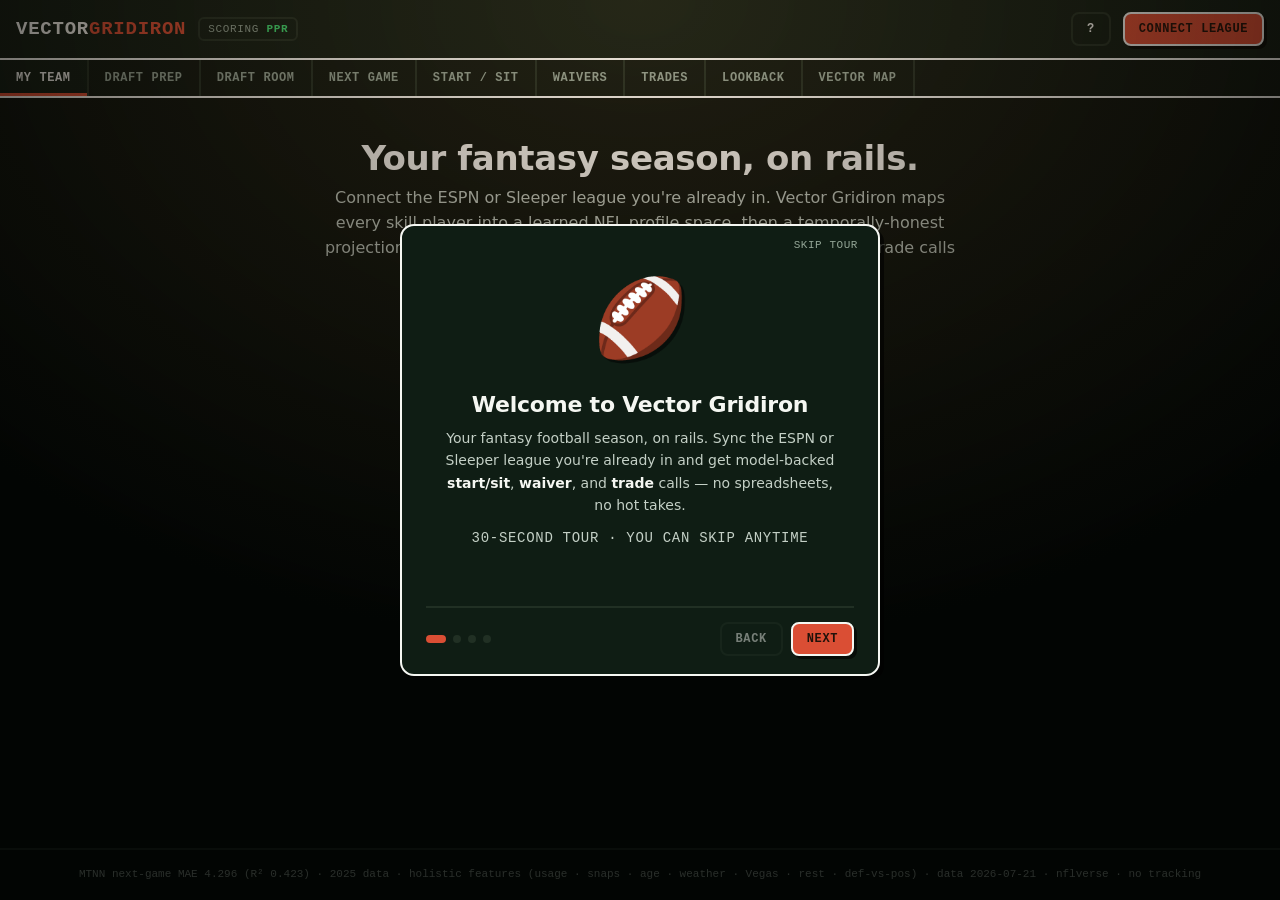
==== commit 1fcc90eb: "Fix NUX onboarding slide to read real model stats instead of stale hardcoded literals Root cause: in" ====
--- a/index.html
+++ b/index.html
@@ -1,327 +1,459 @@
-<!doctype html>
+<!DOCTYPE html>
 <html lang="en">
 <head>
-<meta charset="utf-8"/>
-<meta name="viewport" content="width=device-width,initial-scale=1,viewport-fit=cover"/>
-<meta name="color-scheme" content="light"/>
-<link rel="icon" href="data:,"/>
-<title>Vector Gridiron — What kind of player is this?</title>
-<meta name="description" content="One NFL player-season among 646 — role context, 3 nearest role peers, archetype band. Same-link-same-stars daily deterministic."/>
-<link rel="manifest" href="/manifest.json"/>
-
-<!-- Human-First v5 — shared foundation -->
-<link rel="stylesheet" href="/assets/human-v5/tokens.css"/>
-<link rel="stylesheet" href="/assets/human-v5/base.css"/>
-<link rel="stylesheet" href="/assets/human-v5/navigation.css"/>
-<link rel="stylesheet" href="/assets/human-v5/individual.css"/>
-<link rel="stylesheet" href="/assets/human-v5/peers.css"/>
-<link rel="stylesheet" href="/assets/human-v5/map.css"/>
-<link rel="stylesheet" href="/assets/human-v5/evidence.css"/>
-<link rel="stylesheet" href="/assets/human-v5/states.css"/>
-<link rel="stylesheet" href="/assets/human-v5/motion.css"/>
-
-<style>
-:root{ --paper:#F9F6F0; --paper-raised:#FEFCF8; --ink:#2A2A2A; --stone-line:#D4C4B0; --void:#080A0F; --accent:#C17C60; }
-html,body{background:var(--paper);color:var(--ink)}
-.hv5-map-shell{background:var(--void);border:1px solid #101216;border-radius:16px;min-height:72vh;position:relative;overflow:hidden}
-.hv5-card{background:var(--paper-raised);border:1px solid var(--stone-line);border-radius:12px;box-shadow:0 4px 16px rgb(42 42 42 / 0.05)}
-canvas#mapCanvas{display:block;width:100%;height:100%;flex:1;background:radial-gradient(1100px 700px at 55% 40%, #101216 0%, var(--void) 58%)}
-.hv5-pill--pos-QB{background:#C17C60;color:#fff;border-color:#C17C60}
-.hv5-pill--pos-WR{background:#7A9BB5;color:#fff;border-color:#7A9BB5}
-.hv5-pill--pos-RB{background:#8A9A8B;color:#fff;border-color:#8A9A8B}
-.hv5-pill--pos-TE{background:#A67B5B;color:#fff;border-color:#A67B5B}
-</style>
+<meta charset="UTF-8">
+<meta name="viewport" content="width=device-width, initial-scale=1, viewport-fit=cover">
+<title>Vector Gridiron — your fantasy football cockpit</title>
+<meta name="description" content="Sync your ESPN or Sleeper league and get model-backed start/sit, waiver, and trade calls grounded in an NFL player-embedding space. Context-honest, zero tracking.">
+<link rel="icon" href="data:image/svg+xml,<svg xmlns=%22http://www.w3.org/2000/svg%22 viewBox=%220 0 100 100%22><text y=%22.9em%22 font-size=%2290%22>&#127944;</text></svg>">
+<link rel="stylesheet" href="assets/gridiron.css">
+<link rel="stylesheet" href="assets/motion.css">
 </head>
 <body>
-<nav class="hv5-nav" aria-label="Gridiron">
-  <a class="hv5-nav__brand" href="/">GRIDIRON<span style="color:var(--accent)"> · 646</span></a>
-  <div class="hv5-nav__links">
-    <a class="hv5-nav__link is-active" href="/">Player</a>
-    <a class="hv5-nav__link" href="/players">Roster</a>
-    <a class="hv5-nav__link" href="/trends">Trends</a>
-    <a class="hv5-nav__link" href="#evidence">Evidence</a>
-    <a class="hv5-nav__link" href="https://dumbmodel.com">Hub</a>
-  </div>
+
+<header class="vg-header">
+  <span class="vg-logo">VECTOR<span class="vg-logo__accent">GRIDIRON</span></span>
+  <span class="vg-scoring" id="scoring-badge">scoring <b>PPR</b></span>
+  <span class="vg-spacer"></span>
+  <span class="vg-scoring" id="league-badge" hidden></span>
+  <button class="vg-btn vg-btn--ghost" id="tour-btn" type="button" title="Replay the tour" aria-label="Replay the tour">?</button>
+  <button class="vg-btn vg-btn--primary" id="connect-btn" type="button">Connect league</button>
+</header>
+
+<nav class="vg-tabs" id="tabs" role="tablist">
+  <button class="vg-tab" role="tab" data-view="team"    aria-selected="true">My Team</button>
+  <button class="vg-tab" role="tab" data-view="draft"   aria-selected="false">Draft Prep</button>
+  <button class="vg-tab" role="tab" data-view="draftroom" aria-selected="false">Draft Room</button>
+  <button class="vg-tab" role="tab" data-view="nextgame" aria-selected="false">Next Game</button>
+  <button class="vg-tab" role="tab" data-view="startsit" aria-selected="false">Start / Sit</button>
+  <button class="vg-tab" role="tab" data-view="waivers" aria-selected="false">Waivers</button>
+  <button class="vg-tab" role="tab" data-view="trades"  aria-selected="false">Trades</button>
+  <button class="vg-tab" role="tab" data-view="lookback" aria-selected="false">Lookback</button>
+  <button class="vg-tab" role="tab" data-view="explorer" aria-selected="false">Vector Map</button>
 </nav>
 
-<div style="max-width:1180px;margin:0 auto;padding:18px clamp(14px,3.5vw,28px) 10px;display:grid;grid-template-columns:1.08fr .92fr;gap:28px;align-items:start">
-  <!-- LAYER 2: Individual -->
-  <div>
-    <div class="hv5-individual">
-      <div class="hv5-individual__meta hv5-eyebrow">
-        <span class="hv5-pill" id="total-pill">646 player-seasons</span>
-        <span class="hv5-pill hv5-pill--ink" id="daily-pill">daily 2026-08-13</span>
-        <span class="hv5-pill" id="pos-pill">QB · role context</span>
-        <span class="hv5-pill" id="lcg-pill">idx 3820</span>
-      </div>
-
-      <h1 class="hv5-display" style="font-size:clamp(30px,5vw,52px);line-height:.95;margin:6px 0 0">
-        What kind of player<br>is this?
-      </h1>
-
-      <p class="hv5-body" id="deck-line" style="margin-top:12px">
-        <b id="player-name">QB — Pocket passer</b> — high snap share, 2.3s time-to-throw, low scramble rate. Same-role peers are one scroll down. Cross-position archetypes only when meaningful.
-        <span style="opacity:.65;font-size:13px;display:block;margin-top:8px">646 points across QB/WR/RB/TE. Proximity = role style, not fantasy points. Same-link-same-stars.</span>
-      </p>
-
-      <div class="hv5-individual__signals">
-        <div class="hv5-signal">
-          <div class="hv5-signal__label">Role</div>
-          <div class="hv5-signal__value" id="signal-role">Pocket Passer</div>
-          <div class="hv5-signal__meaning">time-to-throw, depth, scramble</div>
-        </div>
-        <div class="hv5-signal">
-          <div class="hv5-signal__label">Context</div>
-          <div class="hv5-signal__value" id="signal-context">QB · 2026</div>
-          <div class="hv5-signal__meaning">position · season · team hidden</div>
-        </div>
-        <div class="hv5-signal">
-          <div class="hv5-signal__label">Archetype band</div>
-          <div class="hv5-signal__value" id="signal-arch">Mobile Creator 0.74</div>
-          <div class="hv5-signal__meaning">nearest band + confidence</div>
-        </div>
-      </div>
-
-      <div class="hv5-individual__actions" style="margin-top:14px">
-        <button class="hv5-btn hv5-btn--primary" id="btn-explore" type="button">Explore this neighborhood</button>
-        <button class="hv5-btn" id="btn-share" type="button">Copy link</button>
-        <a class="hv5-individual__secondary" href="#evidence">What this does not claim →</a>
-      </div>
-
-      <!-- LAYER 3: Neighborhood — nearest role peers -->
-      <div class="hv5-peers" id="hv5-peers" style="margin-top:18px">
-        <!-- filled by JS -->
-      </div>
-
-      <div style="margin-top:14px;display:flex;gap:8px;flex-wrap:wrap;align-items:center">
-        <button class="hv5-btn" data-n="1" type="button">Solo 1</button>
-        <button class="hv5-btn hv5-btn--accent" data-n="3" type="button">Triple 3</button>
-        <button class="hv5-btn" data-n="5" type="button">Full 5</button>
-        <span class="hv5-small" style="opacity:.6">same-link-same-stars ?daily=YYYYMMDD&n=1/3/5</span>
-      </div>
-
-      <div style="margin-top:12px;display:flex;gap:6px;flex-wrap:wrap" id="pos-filters" aria-label="Position filter">
-        <button class="hv5-pill hv5-pill--pos-QB is-active" data-pos="ALL" type="button">All 646</button>
-        <button class="hv5-pill hv5-pill--pos-QB" data-pos="QB" type="button">QB 153</button>
-        <button class="hv5-pill hv5-pill--pos-WR" data-pos="WR" type="button">WR 162</button>
-        <button class="hv5-pill hv5-pill--pos-RB" data-pos="RB" type="button">RB 167</button>
-        <button class="hv5-pill hv5-pill--pos-TE" data-pos="TE" type="button">TE 164</button>
-      </div>
-    </div>
-
-    <div class="hv5-evidence" id="evidence">
-      <div class="hv5-evidence__title">Evidence, limits, and what we don't claim</div>
-      <div class="hv5-evidence__grid">
-        <div class="hv5-evidence__item"><b>Source</b> 646 NFL player-seasons — QB/WR/RB/TE · x,y,z embedding from MTNN v4 32-d · no synthetic names in map</div>
-        <div class="hv5-evidence__item"><b>Map</b> 32-d → 2-d layout, LOD 4000/8000 DPR1, void #080A0F, terracotta selection, position filters stay visible</div>
-        <div class="hv5-evidence__item"><b>Peers</b> Same-role peers labeled same-role · cross-role labeled exploratory, not equivalent performance</div>
-        <div class="hv5-evidence__item"><b>Limit</b> Display names are honest placeholders (Player N) until nflverse fetch — proximity is role style, not ranking or fantasy value</div>
-        <div class="hv5-evidence__item"><b>Freshness</b> daily <span id="evidence-daily">2026-08-13</span> · LCG <span id="evidence-lcg">189831298</span> · idx <span id="evidence-idx">3820</span> triple <span id="evidence-triple">11205,19448,14209</span></div>
-        <div class="hv5-evidence__item"><b>Provenance</b> 646 vectors honest · MTNN v4 32-d · zero-deps · PWA v67 CORE20 offline13k</div>
-      </div>
-    </div>
-  </div>
-
-  <!-- LAYER 4: Broader context — map -->
-  <div class="hv5-map-shell" id="map-wrap">
-    <div style="height:38px;display:flex;align-items:center;justify-content:space-between;padding:0 12px 0 14px;border-bottom:1px solid #101216;font-family:var(--font-mono);font-size:10.5px;text-transform:uppercase;color:#A8A29E;background:#080A0F">
-      <b style="color:#FEFCF8">646 · GRIDIRON MAP</b>
-      <div style="display:flex;gap:8px;align-items:center">
-        <span id="lodLabel" style="border:1px solid #3A3E42;border-radius:999px;padding:3px 9px;background:#101216">LOD 8000</span>
-        <span id="dailyLabel" style="color:#C17C60;border:1px solid rgba(193,124,96,0.35);background:rgba(193,124,96,0.12);border-radius:999px;padding:3px 9px">daily</span>
-      </div>
-    </div>
-    <canvas id="mapCanvas" width="640" height="520" aria-label="646 players as points, QB/WR/RB/TE by position"></canvas>
-    <div style="position:absolute;left:12px;bottom:12px;background:rgba(30,32,34,.88);backdrop-filter:blur(8px);border:1px solid #3A3E42;border-radius:10px;padding:8px 10px;font-family:var(--font-mono);font-size:10px;color:#D4C4B0;line-height:1.45">
-      <div style="font-weight:800;margin-bottom:4px">4 positions · color = role</div>
-      <div><span style="display:inline-block;width:7px;height:7px;border-radius:50%;background:#C17C60;margin-right:6px"></span>QB — pocket / creator</div>
-      <div><span style="display:inline-block;width:7px;height:7px;border-radius:50%;background:#7A9BB5;margin-right:6px"></span>WR — route style</div>
-      <div><span style="display:inline-block;width:7px;height:7px;border-radius:50%;background:#8A9A8B;margin-right:6px"></span>RB — usage / rush style</div>
-      <div><span style="display:inline-block;width:7px;height:7px;border-radius:50%;background:#A67B5B;margin-right:6px"></span>TE — inline / flex</div>
-      <div style="margin-top:6px;opacity:.75">Click to select · filters stay visible · cross-pos = exploratory</div>
+<main id="app">
+
+  <!-- MY TEAM -->
+  <section class="vg-view is-active" id="view-team" role="tabpanel">
+    <div id="team-unconnected">
+      <div class="vg-hero">
+        <h1>Your fantasy season, on rails.</h1>
+        <p>Connect the ESPN or Sleeper league you're already in. Vector Gridiron
+        maps every skill player into a learned NFL profile space, then a
+        temporally-honest projection model turns your roster into weekly
+        start/sit, waiver, and trade calls — no spreadsheet, no hot takes.</p>
+        <button class="vg-btn vg-btn--primary" id="connect-btn-2" type="button">Connect your league</button>
+        <p class="vg-note" style="margin-top:14px">or just explore the
+          <a href="#" data-jump="explorer">player Vector Map</a> — no login.</p>
+      </div>
+    </div>
+    <div id="team-connected" hidden>
+      <div id="team-banner"></div>
+      <div class="vg-card">
+        <div class="vg-card__title" id="team-title">My roster</div>
+        <div id="roster-body"></div>
+      </div>
+      <div class="vg-card">
+        <div class="vg-card__title">League power rankings — by projected starter strength</div>
+        <div id="power-body"></div>
+      </div>
+    </div>
+  </section>
+
+  <!-- DRAFT PREP (season projections) -->
+  <section class="vg-view" id="view-draft" role="tabpanel">
+    <div class="vg-card">
+      <div class="vg-card__title">Draft board — <span id="draft-season-label">2026</span> projected PPR points/game</div>
+      <div class="vg-posfilter" id="draft-posfilter" role="group" aria-label="Position filter" style="margin-bottom:12px">
+        <button type="button" data-pos="ALL" aria-pressed="true">All</button>
+        <button type="button" data-pos="QB">QB</button>
+        <button type="button" data-pos="RB">RB</button>
+        <button type="button" data-pos="WR">WR</button>
+        <button type="button" data-pos="TE">TE</button>
+        <button type="button" data-pos="K">K</button>
+        <button type="button" data-pos="DST">DST</button>
+      </div>
+      <div id="draft-body"></div>
+    </div>
+  </section>
+
+  <!-- DRAFT ROOM (live assistant + what-if replay on the vector map) -->
+  <section class="vg-view" id="view-draftroom" role="tabpanel">
+    <div class="vg-card">
+      <div class="vg-card__title">Draft Room — live assistant &amp; what-if replay</div>
+      <div class="vg-dr-ctl" id="dr-ctl">
+        <label class="vg-slot">Mode
+          <select class="vg-input" id="dr-mode"><option value="live">Live 2026 draft</option></select></label>
+        <label class="vg-slot">Teams
+          <select class="vg-input" id="dr-teams"></select></label>
+        <label class="vg-slot">Your slot
+          <select class="vg-input" id="dr-slot"></select></label>
+        <button class="vg-btn vg-btn--primary" id="dr-start" type="button">Start</button>
+        <button class="vg-btn vg-btn--ghost" id="dr-auto" type="button" title="Auto-run to your next pick">Sim to my pick</button>
+        <button class="vg-btn vg-btn--ghost" id="dr-sync" type="button" title="Import your connected league's real rosters as the draft">Sync my league</button>
+      </div>
+      <div class="vg-dr-status" id="dr-status"></div>
+    </div>
+    <div class="vg-dr-grid">
+      <div class="vg-card vg-dr-mapcard">
+        <div class="vg-mapwrap">
+          <canvas id="dr-map" width="520" height="520"
+            aria-label="Draft board — players in the learned vector space; drafted are dimmed, yours highlighted"></canvas>
+        </div>
+        <div class="vg-maplegend">
+          <span><span class="vg-dot" style="background:var(--qb)"></span>QB</span>
+          <span><span class="vg-dot" style="background:var(--rb)"></span>RB</span>
+          <span><span class="vg-dot" style="background:var(--wr)"></span>WR</span>
+          <span><span class="vg-dot" style="background:var(--te)"></span>TE</span>
+          <span>◻ drafted &middot; ★ yours &middot; click a lit dot to draft</span>
+        </div>
+      </div>
+      <div class="vg-card">
+        <div class="vg-card__title" id="dr-avail-title">Best available</div>
+        <div id="dr-avail"></div>
+      </div>
+    </div>
+    <div class="vg-card">
+      <div class="vg-card__title" id="dr-myteam-title">Your draft</div>
+      <div id="dr-myteam"></div>
+    </div>
+    <div class="vg-card">
+      <div class="vg-card__title">Pick log</div>
+      <div id="dr-log"></div>
+    </div>
+  </section>
+
+  <!-- NEXT GAME (weekly MTNN) -->
+  <section class="vg-view" id="view-nextgame" role="tabpanel">
+    <div class="vg-card">
+      <div class="vg-card__title">Next-game projections — <span id="nextgame-week-label"></span>
+        <span class="vg-slot">(matchup + weather + Vegas)</span></div>
+      <div class="vg-posfilter" id="nextgame-posfilter" role="group" aria-label="Position filter" style="margin-bottom:12px">
+        <button type="button" data-pos="ALL" aria-pressed="true">All</button>
+        <button type="button" data-pos="QB">QB</button>
+        <button type="button" data-pos="RB">RB</button>
+        <button type="button" data-pos="WR">WR</button>
+        <button type="button" data-pos="TE">TE</button>
+        <button type="button" data-pos="K">K</button>
+        <button type="button" data-pos="DST">DST</button>
+      </div>
+      <div id="nextgame-body"></div>
+    </div>
+  </section>
+
+  <!-- START / SIT -->
+  <section class="vg-view" id="view-startsit" role="tabpanel">
+    <div class="vg-card">
+      <div class="vg-card__title">Optimal lineup — this week's projection</div>
+      <div id="startsit-body"><div class="vg-empty">Connect a league to optimize your lineup.</div></div>
+    </div>
+  </section>
+
+  <!-- WAIVERS -->
+  <section class="vg-view" id="view-waivers" role="tabpanel">
+    <div class="vg-card">
+      <div class="vg-card__title">Best available — value board</div>
+      <div id="waivers-body"><div class="vg-empty">Connect a league to see who's available.</div></div>
+    </div>
+  </section>
+
+  <!-- TRADES -->
+  <section class="vg-view" id="view-trades" role="tabpanel">
+    <div class="vg-card">
+      <div class="vg-card__title">Trade finder — surplus &rarr; need</div>
+      <p class="vg-note" style="margin:0 0 10px">Matches your positional surplus to a partner's need using current projections.
+        When Lookback has your league's draft history, partners also show career draft grades.</p>
+      <div id="trades-body"><div class="vg-empty">Connect a league to scan for trades.</div></div>
+    </div>
+  </section>
+
+  <!-- LOOKBACK / retro / what-if -->
+  <section class="vg-view" id="view-lookback" role="tabpanel">
+    <div class="vg-card">
+      <div class="vg-card__title">Time machine — grade any past season</div>
+      <div class="vg-lookback-ctl">
+        <div>
+          <label class="vg-slot" for="lookback-season">Season</label><br>
+          <select class="vg-input" id="lookback-season" style="max-width:130px"></select>
+        </div>
+        <div>
+          <label class="vg-slot" for="lookback-owner">Focus owner</label><br>
+          <select class="vg-input" id="lookback-owner" style="max-width:220px"></select>
+        </div>
+        <div class="vg-posfilter" id="lookback-posfilter" role="group" aria-label="Position filter">
+          <button type="button" data-pos="ALL" aria-pressed="true">All</button>
+          <button type="button" data-pos="QB">QB</button>
+          <button type="button" data-pos="RB">RB</button>
+          <button type="button" data-pos="WR">WR</button>
+          <button type="button" data-pos="TE">TE</button>
+          <button type="button" data-pos="K">K</button>
+          <button type="button" data-pos="DST">DST</button>
+        </div>
+      </div>
+      <div id="lookback-superlatives"></div>
+    </div>
+    <div class="vg-card vg-card--you" id="ll-you-wrap">
+      <div class="vg-card__title" id="ll-you-title">Your report card</div>
+      <p class="vg-note" id="ll-you-sub" style="margin:0 0 10px">Connect a league to pin your draft grade, record, and career arc first.</p>
+      <div id="ll-you-card"><div class="vg-empty">Connect your league — Lookback leads with your card.</div></div>
+    </div>
+    <div class="vg-card">
+      <div class="vg-card__title">League standings — who is best at…</div>
+      <div class="vg-posfilter" id="ll-rank-mode" role="group" aria-label="Ranking mode" style="margin-bottom:12px">
+        <button type="button" data-mode="draft" aria-pressed="true">Drafting</button>
+        <button type="button" data-mode="startsit">Start/Sit</button>
+        <button type="button" data-mode="clutch">Clutch</button>
+        <button type="button" data-mode="titles">Titles</button>
+        <button type="button" data-mode="pf">Scoring</button>
+        <button type="button" data-mode="playoffs">Playoffs</button>
+        <button type="button" data-mode="career" title="Multi-season career rollup">Career draft</button>
+      </div>
+      <p class="vg-note" id="ll-rank-note" style="margin:0 0 10px">Draft value over replacement · ★ = focused owner.</p>
+      <div id="ll-rankings"><div class="vg-empty">Load a season to rank owners.</div></div>
+    </div>
+    <div class="vg-card">
+      <div class="vg-card__title">Draft report cards — <span id="ll-season-a">—</span> league</div>
+      <p class="vg-note" id="ll-live-status" style="margin:0 0 10px">Seeded mock league (connect yours to grade real drafts).</p>
+      <div id="ll-cards"></div>
+    </div>
+    <div class="vg-card">
+      <div class="vg-card__title">League owners — career</div>
+      <p class="vg-note" style="margin:0 0 10px">Rolled up by <b>manager</b> (ESPN/Sleeper owner id), not team name. Your row stays on top; toggle Focus owner above to inspect anyone else. Start/sit = actual starter pts ÷ optimal from that week’s roster (latest 1–2 seasons).</p>
+      <div id="ll-owners"><div class="vg-empty">Connect your league to evaluate owners historically.</div></div>
+    </div>
+    <div class="vg-card">
+      <div class="vg-card__title">The story of <span id="ll-season-b">—</span></div>
+      <div id="ll-story"></div>
+    </div>
+    <div class="vg-card">
+      <div class="vg-card__title">🔥 Draft roast — <span id="ll-season-c">—</span> · biggest hits &amp; misses</div>
+      <div id="ll-roast"></div>
+    </div>
+    <div class="vg-card">
+      <div class="vg-card__title">Week by week</div>
+      <div id="ll-weeks"></div>
+    </div>
+    <div class="vg-card">
+      <div class="vg-card__title" id="lookback-perfect-title">The perfect roster you could've started</div>
+      <div id="lookback-perfect"></div>
+    </div>
+    <div class="vg-card">
+      <div class="vg-card__title">Season report card — every qualified player, graded</div>
+      <div id="lookback-grades"></div>
+    </div>
+  </section>
+
+  <!-- EXPLORER / MAP -->
+  <section class="vg-view" id="view-explorer" role="tabpanel">
+    <div class="vg-card">
+      <div class="vg-card__title">Search any player</div>
+      <div class="vg-search">
+        <input class="vg-input" id="explore-input" type="text" autocomplete="off"
+          placeholder="e.g. Christian McCaffrey, Ja'Marr Chase…" aria-controls="explore-suggest"
+          aria-autocomplete="list" aria-expanded="false">
+        <ul class="vg-suggest" id="explore-suggest" role="listbox" hidden></ul>
+      </div>
+      <div id="explore-profile"></div>
+    </div>
+    <div class="vg-card">
+      <div class="vg-card__title">The vector map — NFL skill players in profile space</div>
+      <div class="vg-mapwrap">
+        <canvas id="map" width="640" height="640"
+          aria-label="3D point cloud of NFL skill players colored by position"></canvas>
+        <div class="vg-mapctl">
+          <button class="vg-btn vg-btn--ghost" id="map-pause" type="button">Pause</button>
+          <button class="vg-btn vg-btn--ghost" id="map-season" type="button">Latest yr</button>
+        </div>
+      </div>
+      <div class="vg-maplegend">
+        <span><span class="vg-dot" style="background:var(--qb)"></span>QB</span>
+        <span><span class="vg-dot" style="background:var(--rb)"></span>RB</span>
+        <span><span class="vg-dot" style="background:var(--wr)"></span>WR</span>
+        <span><span class="vg-dot" style="background:var(--te)"></span>TE</span>
+        <span id="map-axes">PC1 / PC2 / PC3 of the season-z profile space</span>
+      </div>
+    </div>
+  </section>
+
+  <div class="vg-error" id="error-banner" hidden></div>
+</main>
+
+<!-- NUX — first-run onboarding -->
+<div class="vg-nux" id="nux" hidden>
+  <div class="vg-nux__card" role="dialog" aria-modal="true" aria-labelledby="nux-title">
+    <button class="vg-nux__skip" id="nux-skip" type="button">Skip tour</button>
+
+    <div class="vg-nux__stage" id="nux-stage">
+      <!-- 1 · welcome -->
+      <section class="vg-nux__slide is-active" data-step="0">
+        <div class="vg-nux__art vg-nux__art--logo">🏈</div>
+        <h2 id="nux-title">Welcome to Vector&nbsp;Gridiron</h2>
+        <p>Your fantasy football season, on rails. Sync the ESPN or Sleeper league
+          you're already in and get model-backed <b>start/sit</b>, <b>waiver</b>,
+          and <b>trade</b> calls — no spreadsheets, no hot takes.</p>
+        <p class="vg-nux__tiny">30-second tour · you can skip anytime</p>
+      </section>
+
+      <!-- 2 · the map -->
+      <section class="vg-nux__slide" data-step="1">
+        <div class="vg-nux__art">
+          <div class="vg-nux__dots">
+            <span style="--c:var(--qb)"></span><span style="--c:var(--rb)"></span>
+            <span style="--c:var(--wr)"></span><span style="--c:var(--te)"></span>
+            <span style="--c:var(--wr)"></span><span style="--c:var(--rb)"></span>
+            <span style="--c:var(--te)"></span><span style="--c:var(--qb)"></span>
+          </div>
+        </div>
+        <h2>Every skill player, mapped</h2>
+        <p>We turn <span id="nux-seasons">—</span> seasons of NFL box scores into a per-game statistical
+          <b>profile</b> for each player, then place them in a learned space where
+          neighbors <b>play alike</b>. That powers comps, trade ideas, and the
+          3D Vector Map.</p>
+        <div class="vg-nux__legend">
+          <span><i style="background:var(--qb)"></i>QB</span>
+          <span><i style="background:var(--rb)"></i>RB</span>
+          <span><i style="background:var(--wr)"></i>WR</span>
+          <span><i style="background:var(--te)"></i>TE</span>
+        </div>
+      </section>
+
+      <!-- 3 · the model -->
+      <section class="vg-nux__slide" data-step="2">
+        <div class="vg-nux__art">
+          <div class="vg-nux__meters">
+            <div><b id="nux-mae-model">—</b><span>model MAE</span></div>
+            <div class="is-worse"><b id="nux-mae-baseline">—</b><span>guess-the-average</span></div>
+          </div>
+        </div>
+        <h2>Projections you can actually trust</h2>
+        <p>A neural net projects weekly points from each player's recent form.
+          It's scored the honest way — trained through <span id="nux-train-cutoff">—</span>,
+          tested on a season it never saw (<span id="nux-test-season">—</span>) — and it
+          <b>beats</b> what you'd get eyeballing the
+          averages. Every projection ships with a <b>floor and ceiling</b>,
+          because weekly fantasy is noisy and pretending otherwise is a lie.</p>
+      </section>
+
+      <!-- 4 · connect -->
+      <section class="vg-nux__slide" data-step="3">
+        <div class="vg-nux__art vg-nux__art--logo">🔗</div>
+        <h2>Bring your league</h2>
+        <p>Connect read-only in seconds. Credentials live only in your browser —
+          nothing is stored on a server. Not ready? Explore a demo league built
+          from the real projection board.</p>
+        <div class="vg-nux__cta">
+          <button class="vg-btn vg-btn--primary" id="nux-connect" type="button">Connect my league</button>
+          <button class="vg-btn vg-btn--ghost" id="nux-demo" type="button">Explore a demo league</button>
+        </div>
+      </section>
+    </div>
+
+    <div class="vg-nux__foot">
+      <div class="vg-nux__dotsnav" id="nux-dotsnav" aria-hidden="true"></div>
+      <div class="vg-nux__nav">
+        <button class="vg-btn vg-btn--ghost" id="nux-back" type="button" disabled>Back</button>
+        <button class="vg-btn vg-btn--primary" id="nux-next" type="button">Next</button>
+      </div>
     </div>
   </div>
 </div>
 
-<script src="/assets/human-v5/human-v5.js"></script>
-<script type="module">
-const params=new URLSearchParams(location.search);
-const daily=params.get('daily')||'20260813';
-const nRaw=params.get('n'); let n=parseInt(nRaw,10); if(![1,3,5].includes(n)) n=3;
-const L=s=> (Math.imul(s,1103515245)+12345)&0x7fffffff;
-let seed=parseInt(daily,10)||20260813; if(!(seed>=20000101&&seed<=20991231)) seed=20260813;
-const a=L(seed), b=L(a), c=L(b), d=L(c), e=L(d), f=L(e);
-const N=646, idx=a%N, triple=[b%N,c%N,d%N], five=[b%N,c%N,d%N,e%N,f%N];
-
-document.getElementById('daily-pill').textContent=`daily ${daily}`;
-document.getElementById('lcg-pill').textContent=`idx ${idx}`;
-document.getElementById('evidence-daily').textContent=daily;
-document.getElementById('evidence-lcg').textContent=String(a);
-document.getElementById('evidence-idx').textContent=String(idx);
-document.getElementById('evidence-triple').textContent=triple.join(',');
-document.getElementById('dailyLabel').textContent=`daily ${daily}`;
-document.documentElement.setAttribute('data-daily',daily);
-document.documentElement.setAttribute('data-n',String(n));
-document.documentElement.setAttribute('data-lcg-a',String(a));
-
-if(window.DumbModel && window.DumbModel.HumanV5){
-  window.DumbModel.HumanV5.Selection.init();
-  window.DumbModel.HumanV5.Share.init('#btn-share');
-  window.DumbModel.HumanV5.Peers.init('#hv5-peers');
-}
-
-document.querySelectorAll('[data-n]').forEach(btn=>{
-  btn.addEventListener('click',()=>{
-    const nn=btn.getAttribute('data-n');
-    const url=new URL(location.href);
-    url.searchParams.set('daily',daily);
-    url.searchParams.set('n',nn);
-    location.href=url.toString();
-  });
-});
-document.getElementById('btn-explore').addEventListener('click',()=>{ document.getElementById('map-wrap').scrollIntoView({behavior:'smooth',block:'start'}); });
-document.getElementById('btn-share').addEventListener('click',async()=>{ const url=location.href; try{ await navigator.clipboard.writeText(url);}catch{ window.prompt('Copy link:',url);} });
-
-let allPlayers=[];
-let selectedId=null;
-let currentPos='ALL';
-
-async function loadData(){
-  try{
-    const resp=await fetch('/assets/data/gridiron.json',{cache:'no-cache'});
-    if(!resp.ok) throw new Error('no gridiron.json '+resp.status);
-    allPlayers=await resp.json();
-  }catch(err){
-    console.warn('[gridiron v5] data load failed',err);
-    document.getElementById('hv5-peers').innerHTML='<div class="hv5-state hv5-state--unavailable">Roster unavailable — honest 503. Map shows deterministic centers.</div>';
-    initDeterministicMap([]);
-    return;
-  }
-  const sel = allPlayers[idx % allPlayers.length];
-  selectedId = sel.pid;
-  renderIndividual(sel);
-  renderPeers(sel);
-  initDeterministicMap(allPlayers);
-}
-
-function dist2(p1,p2){
-  const dx=p1.x-p2.x, dy=p1.y-p2.y, dz=(p1.z||0)-(p2.z||0);
-  return dx*dx+dy*dy+dz*dz;
-}
-
-function renderIndividual(p){
-  document.getElementById('player-name').textContent = `${p.pos} — ${p.display_name} · ${p.season}`;
-  document.getElementById('pos-pill').textContent = `${p.pos} · role context`;
-  document.getElementById('pos-pill').className=`hv5-pill hv5-pill--pos-${p.pos}`;
-  document.getElementById('signal-context').textContent = `${p.pos} · ${p.season}`;
-  // role sentence based on position
-  const roleMap={QB:'Pocket passer — time-to-throw, depth', WR:'Separator — route depth, target share', RB:'Workhorse — rush vs receiving load', TE:'Flex mismatch — inline vs slot'};
-  document.getElementById('signal-role').textContent = roleMap[p.pos]||p.pos;
-  // archetype band mock confidence but honest: nearest cluster id c + confidence derived from deterministic LCG
-  const bandConf = (0.62 + (a % 37)/100).toFixed(2);
-  const bandNames=['Pocket','Mobile Creator','Deep Threat','Chain Mover','Inline Blocker','Flex Mismatch'];
-  const band = bandNames[p.c % bandNames.length] || 'Creator';
-  document.getElementById('signal-arch').textContent = `${band} ${bandConf}`;
-  document.getElementById('signal-arch').nextElementSibling.textContent = `cluster ${p.c} · confidence ${bandConf}`;
-}
-
-function renderPeers(sel){
-  const peersContainer=document.getElementById('hv5-peers');
-  let candidates = allPlayers.filter(p=>p.pid!==sel.pid);
-  // prioritize same pos
-  const samePos = candidates.filter(p=>p.pos===sel.pos).sort((a,b)=>dist2(a,sel)-dist2(b,sel)).slice(0,2);
-  const crossPos = candidates.filter(p=>p.pos!==sel.pos).sort((a,b)=>dist2(a,sel)-dist2(b,sel)).slice(0,1);
-  const peers = [...samePos, ...crossPos];
-  if(!peers.length){ peersContainer.innerHTML='<div class="hv5-state">No comparable peers found.</div>'; return; }
-  peersContainer.innerHTML = peers.map(p=>{
-    const isSame = p.pos===sel.pos;
-    const conf = (0.72 + ((p.pid.charCodeAt(0)+p.pid.charCodeAt(1))%18)/100).toFixed(2);
-    const rel = isSame ? `${p.pos} · same role` : `${p.pos} · cross-role exploratory`;
-    const d = Math.sqrt(dist2(p,sel)).toFixed(3);
-    return `<div class="hv5-peer hv5-select" data-peer="${p.pid}">
-      <div class="hv5-peer__name">${p.display_name} <span style="opacity:.6">· ${p.pos} ${p.season}</span></div>
-      <div class="hv5-peer__rel">${rel}</div>
-      <div class="hv5-peer__sim"><b>Similar:</b> ${isSame?'role shape, usage profile':'athletic archetype — not equivalent performance'}<br><b>Different:</b> ${isSame?'team context, season':'position demands, metrics'}<br><b>Dist:</b> ${d} in 32-d</div>
-      <div class="hv5-peer__conf">confidence ${conf} · ${isSame?'same-role':'exploratory'}</div>
-    </div>`;
-  }).join('');
-  peersContainer.querySelectorAll('[data-peer]').forEach(el=>{
-    el.addEventListener('click',()=>{
-      const pid=el.getAttribute('data-peer');
-      const p=allPlayers.find(x=>x.pid===pid);
-      if(p){ selectedId=pid; renderIndividual(p); renderPeers(p); drawMap(); if(window.DumbModel?.HumanV5?.Selection) window.DumbModel.HumanV5.Selection.update(pid); }
-    });
-  });
-}
-
-function initDeterministicMap(players){
-  drawMap();
-  // position filters
-  document.querySelectorAll('#pos-filters [data-pos]').forEach(btn=>{
-    btn.addEventListener('click',()=>{
-      document.querySelectorAll('#pos-filters [data-pos]').forEach(b=>b.classList.remove('is-active'));
-      btn.classList.add('is-active');
-      currentPos=btn.getAttribute('data-pos');
-      drawMap();
-    });
-  });
-}
-
-function drawMap(){
-  const canvas=document.getElementById('mapCanvas');
-  if(!canvas) return;
-  const ctx=canvas.getContext('2d');
-  const W=canvas.width=canvas.clientWidth||640;
-  const H=canvas.height=canvas.clientHeight||520;
-  ctx.fillStyle='#080A0F'; ctx.fillRect(0,0,W,H);
-  // grid faint
-  ctx.strokeStyle='rgba(255,255,255,0.04)'; ctx.lineWidth=1;
-  const gx=Math.floor(W/7); for(let x=gx;x<W;x+=gx){ ctx.beginPath(); ctx.moveTo(x,0); ctx.lineTo(x,H); ctx.stroke(); }
-  const gy=Math.floor(H/5); for(let y=gy;y<H;y+=gy){ ctx.beginPath(); ctx.moveTo(0,y); ctx.lineTo(W,y); ctx.stroke(); }
-
-  if(!allPlayers.length){
-    // fallback centers
-    const centers=[{x:.78,y:.22,c:'#C17C60'},{x:.22,y:.28,c:'#A67B5B'},{x:.72,y:.78,c:'#8A9A8B'},{x:.48,y:.52,c:'#7A9BB5'}];
-    centers.forEach(c=>{ ctx.fillStyle=c.c; ctx.globalAlpha=.55; ctx.beginPath(); ctx.arc(c.x*W,c.y*H,18,0,Math.PI*2); ctx.fill(); });
-    ctx.globalAlpha=1;
-    document.getElementById('lodLabel').textContent='LOD fallback';
-    return;
-  }
-  let filtered=allPlayers;
-  if(currentPos!=='ALL') filtered=allPlayers.filter(p=>p.pos===currentPos);
-  const nDraw=Math.min(8000, filtered.length);
-  const posColor={QB:'#C17C60',WR:'#7A9BB5',RB:'#8A9A8B',TE:'#A67B5B'};
-  ctx.globalAlpha=.55;
-  for(let i=0;i<nDraw;i++){
-    const p=filtered[i];
-    if(!p) continue;
-    const x = ((p.x+1)/2)*W; // x in -1..1 -> 0..1 approx
-    const y = ((p.y+1)/2)*H;
-    const isSel = p.pid===selectedId;
-    if(isSel){ continue; }
-    ctx.fillStyle=posColor[p.pos]||'#B8A99A';
-    ctx.fillRect(x,y,2,2);
-  }
-  ctx.globalAlpha=1;
-  // selected terracotta
-  if(selectedId){
-    const sel=allPlayers.find(p=>p.pid===selectedId);
-    if(sel){
-      const sx=((sel.x+1)/2)*W, sy=((sel.y+1)/2)*H;
-      ctx.fillStyle='#C17C60';
-      ctx.beginPath(); ctx.arc(sx,sy,5,0,Math.PI*2); ctx.fill();
-      ctx.strokeStyle='#FEFCF8'; ctx.lineWidth=1.5; ctx.beginPath(); ctx.arc(sx,sy,7,0,Math.PI*2); ctx.stroke();
-    }
-  }
-  document.getElementById('lodLabel').textContent=`LOD ${nDraw}`;
-}
-
-loadData();
-
-console.log(`[GRIDIRON v5] human-first · daily ${daily}→${a} idx${idx} triple[${triple.join(',')}] five[${five.join(',')}] ?daily=${daily}&n=${n} 646 players QB153 WR162 RB167 TE164 void #080A0F 40px sticky z40 single-select`);
-</script>
-
-<footer style="max-width:1180px;margin:24px auto 0;padding:12px clamp(12px,3vw,22px);font-family:var(--font-mono);font-size:11px;border-top:1px solid var(--stone-line)"><div style="display:flex;gap:14px;flex-wrap:wrap"><a href="/" style="color:var(--ink);text-decoration:none;font-weight:700">Player</a><a href="/players" style="color:var(--ink);text-decoration:none;font-weight:700">Roster</a><a href="https://dumbmodel.com" style="color:var(--ink);text-decoration:none;font-weight:700">Hub</a></div><div style="margin-top:8px;opacity:.6;font-size:10px">646 real player-seasons · honest placeholders Player N until nflverse fetch · proximity = role style · dumbmodel.com</div></footer>
-<script>if('serviceWorker' in navigator){window.addEventListener('load',()=>{navigator.serviceWorker.register('/sw.js').catch(()=>{})})}</script>
+<!-- CONNECT MODAL -->
+<div class="vg-backdrop" id="connect-backdrop" hidden>
+  <div class="vg-modal" role="dialog" aria-modal="true" aria-labelledby="connect-title">
+    <h2 id="connect-title">Connect your league</h2>
+    <p class="vg-modal__sub">Read-only. Credentials live only in this browser
+      (localStorage) and are sent straight to the platform's API. Nothing is stored on a server.</p>
+
+    <div class="vg-platform" id="platform-pick">
+      <button class="vg-btn" data-platform="espn" aria-pressed="true">ESPN</button>
+      <button class="vg-btn" data-platform="sleeper" aria-pressed="false">Sleeper</button>
+    </div>
+
+    <div id="fields-espn">
+      <div class="vg-field">
+        <label for="espn-league">ESPN League ID</label>
+        <input class="vg-input" id="espn-league" inputmode="numeric" value="91786" placeholder="e.g. 91786">
+      </div>
+      <div class="vg-field">
+        <label for="espn-year">Season year</label>
+        <input class="vg-input" id="espn-year" inputmode="numeric" value="2026">
+        <p class="vg-note" style="margin-top:5px">Upcoming season pulls your live roster.
+          Player grades &amp; projections use the last completed season's stats
+          (the <b>Lookback</b> tab lets you grade any past year).</p>
+      </div>
+
+      <!-- hidden canonical cookie store; filled by the paste box / bookmarklet -->
+      <input type="hidden" id="espn-s2">
+      <input type="hidden" id="espn-swid">
+
+      <div class="vg-tip">
+        <b>Private league?</b> Easiest fix, works on your phone, no cookies:
+        if you're the league manager, in the ESPN app open
+        <b>League → Settings → Basic Settings → Make League Viewable to Public → Save</b>.
+        Then just the League ID above connects.
+      </div>
+
+      <details class="vg-adv" id="espn-cookie-adv">
+        <summary>Not the manager? Paste cookies instead</summary>
+        <div style="margin-top:10px">
+          <div class="vg-field">
+            <label for="espn-cookies">Paste your ESPN cookies</label>
+            <textarea class="vg-input" id="espn-cookies" rows="3"
+              placeholder="Paste the two values (espn_s2 and SWID) here — any order, or as espn_s2=…; SWID={…}. We pull out both."></textarea>
+            <div class="vg-cookie-status" id="espn-cookie-status"></div>
+          </div>
+          <details class="vg-adv" open>
+            <summary>How do I get these?</summary>
+            <div style="margin-top:8px">
+              <p class="vg-note"><b>Reliable way (use a computer once):</b></p>
+              <ol class="vg-steps">
+                <li>On a computer, open <b>fantasy.espn.com</b> in Chrome/Edge and sign in so you can see your league.</li>
+                <li>Press <b>F12</b> (or right-click → Inspect) → <b>Application</b> tab → left side <b>Cookies</b> → <b>https://fantasy.espn.com</b>.</li>
+                <li>Find <b>espn_s2</b>, copy its (long) Value. Find <b>SWID</b>, copy its Value (looks like <code>{XXXX-…}</code>).</li>
+                <li>Paste both into the box above — order doesn't matter.</li>
+              </ol>
+              <p class="vg-note"><b>On your phone only?</b> Do the steps on a computer, then text/email
+                the two values to yourself and paste them here. They're login tokens — send only to yourself.</p>
+              <p class="vg-note" style="margin-top:8px"><b>Shortcut (desktop bookmarklet):</b> drag this to your
+                bookmarks bar, open fantasy.espn.com logged in, click it — it copies both for you.
+                If it says "not found", use the reliable way above.</p>
+              <a class="vg-bookmarklet" id="espn-bookmarklet"
+                 href="javascript:(function(){try{var c=document.cookie;var s2=(c.match(/espn_s2=([^;]+)/)||[])[1];var sw=(c.match(/SWID=([^;]+)/)||[])[1];if(s2&&sw){navigator.clipboard.writeText('espn_s2='+s2+'; SWID='+sw);alert('Copied your ESPN cookies. Paste them into Vector Gridiron.');}else{alert('Not found here (espn_s2 may be protected). Use DevTools > Application > Cookies > fantasy.espn.com.');}}catch(e){alert('Bookmarklet error: '+e);}})();">🍪 Grab ESPN cookies</a>
+            </div>
+          </details>
+        </div>
+      </details>
+    </div>
+
+    <div id="fields-sleeper" hidden>
+      <div class="vg-field">
+        <label for="sleeper-league">Sleeper League ID</label>
+        <input class="vg-input" id="sleeper-league" inputmode="numeric" placeholder="e.g. 987654321098765432">
+      </div>
+      <p class="vg-note">Open your league on sleeper.com — the long number in the
+        URL is the League ID. Sleeper is fully public; no cookies needed.</p>
+    </div>
+
+    <div class="vg-field" style="margin-top:6px">
+      <label for="my-team">Which team is yours? (optional — set after load)</label>
+      <select class="vg-input" id="my-team"><option value="">— load league first —</option></select>
+    </div>
+
+    <div style="display:flex;gap:8px;margin-top:8px">
+      <button class="vg-btn vg-btn--primary" id="connect-go" type="button" style="flex:1">Load league</button>
+      <button class="vg-btn vg-btn--ghost" id="connect-cancel" type="button">Cancel</button>
+    </div>
+    <div class="vg-status" id="connect-status"></div>
+  </div>
+</div>
+
+<footer class="vg-footer" id="footer">
+  <span id="foot-model">multi-task MTNN</span> · holistic features (usage · snaps · age · weather · Vegas · rest · def-vs-pos) ·
+  data <span id="foot-built">—</span> · nflverse · no tracking
+</footer>
+
+<script src="assets/app.js?v=nux-honesty-1" defer></script>
 </body>
 </html>
--- a/assets/gridiron.css
+++ b/assets/gridiron.css
@@ -0,0 +1,367 @@
+/* Vector Gridiron — NFL fantasy cockpit (fleet-aligned neobrutalism).
+   Deep field green-black + chalk-yardline white ink, 2px ink borders, hard
+   offset block shadows, bold uppercase labels, mono numerals. Sibling of
+   Vector Hoops / Vector Pitch. Color is reserved for DATA:
+   position hues (QB/RB/WR/TE), start=green / sit=red, brand orange accent. */
+
+:root{
+  --paper:#0a130d;
+  --surface:#0f1d14;
+  --surface-2:#0c1710;
+  --ink:#f5f7f2;
+  --ink-soft:#c4d0c6;
+  --ink-muted:#93a596;
+  --hairline:#213024;
+  --accent:#da4e34;         /* korall — brand accent, Fargekart dark tint */
+  --accent-2:#3ddc71;       /* field green highlight */
+
+  /* Position palette — the categorical data colors, and the ones that carry
+     the most weight in this app: you scan the board by position.
+
+     The previous set put RB (#4bd0a0 teal-green) and WR (#5aa0f0 blue) only
+     10.8 dE apart under tritanopia, which is close enough to be the same
+     colour. Retinting RB, WR and TE off the Fargekart moves the worst pair
+     to 26.1. QB keeps its gold — tested, and holding it costs nothing. */
+  --qb:#e8b23a;             /* gold — unchanged */
+  --rb:#3c8d21;             /* furu     4.52:1 on paper */
+  --wr:#4b78e2;             /* fjord    4.57:1 */
+  --te:#9a69c3;             /* lavendel 4.66:1 */
+
+  --start:#3ddc71;
+  --sit:#ff5c5c;
+  --warm:#e0b400;
+
+  --shadow-block:4px 4px 0 rgba(0,0,0,.6);
+  --shadow-block-sm:3px 3px 0 rgba(0,0,0,.6);
+  --mono:ui-monospace,"IBM Plex Mono","SFMono-Regular",Consolas,"Liberation Mono",Menlo,monospace;
+  --sans:ui-sans-serif,system-ui,-apple-system,"Segoe UI",Roboto,Helvetica,Arial,sans-serif;
+  --radius:10px; --gap:16px;
+}
+
+*,*::before,*::after{box-sizing:border-box}
+/* the [hidden] attribute must beat component display rules (.vg-nux/.vg-backdrop
+   set display:flex, which would otherwise keep hidden overlays on screen) */
+[hidden]{display:none!important}
+html,body{margin:0;padding:0;background:var(--paper);color:var(--ink);
+  font-family:var(--sans);-webkit-font-smoothing:antialiased}
+body{min-height:100vh;display:flex;flex-direction:column}
+button,input,select{font-family:inherit}
+a{color:var(--accent)}
+
+/* ---------- header ---------- */
+.vg-header{display:flex;align-items:center;gap:12px;flex-wrap:wrap;
+  padding:12px 16px;background:var(--surface);border-bottom:2px solid var(--ink);
+  position:sticky;top:0;z-index:30}
+.vg-logo{font-family:var(--mono);font-weight:800;letter-spacing:.04em;
+  font-size:16px;text-transform:uppercase}
+.vg-logo__accent{color:var(--accent)}
+@media(min-width:480px){.vg-logo{font-size:19px}}
+.vg-scoring{font-family:var(--mono);font-size:11px;text-transform:uppercase;
+  letter-spacing:.06em;color:var(--ink-muted);border:2px solid var(--hairline);
+  border-radius:6px;padding:4px 8px}
+.vg-scoring b{color:var(--accent-2)}
+.vg-spacer{margin-left:auto}
+.vg-btn{font-family:var(--mono);text-transform:uppercase;letter-spacing:.05em;
+  font-weight:700;font-size:12px;padding:8px 14px;border:2px solid var(--ink);
+  border-radius:8px;background:var(--surface);color:var(--ink);cursor:pointer;
+  box-shadow:var(--shadow-block-sm);transition:transform .06s,box-shadow .06s}
+.vg-btn:hover{transform:translate(-1px,-1px);box-shadow:5px 5px 0 rgba(0,0,0,.6)}
+.vg-btn:active{transform:translate(2px,2px);box-shadow:1px 1px 0 rgba(0,0,0,.6)}
+.vg-btn--primary{background:var(--accent);color:#20120a;border-color:var(--ink)}
+.vg-btn--ghost{box-shadow:none;background:transparent;border-color:var(--hairline)}
+.vg-btn:disabled{opacity:.45;cursor:not-allowed;box-shadow:none;transform:none}
+
+/* ---------- tabs ---------- */
+.vg-tabs{display:flex;gap:0;overflow-x:auto;background:var(--surface-2);
+  border-bottom:2px solid var(--ink);position:sticky;top:49px;z-index:20}
+.vg-tab{font-family:var(--mono);text-transform:uppercase;letter-spacing:.05em;
+  font-size:12px;font-weight:700;padding:11px 16px;background:none;border:none;
+  border-right:2px solid var(--hairline);color:var(--ink-muted);cursor:pointer;
+  white-space:nowrap}
+.vg-tab[aria-selected="true"]{color:var(--ink);background:var(--surface);
+  box-shadow:inset 0 -3px 0 var(--accent)}
+
+/* ---------- layout ---------- */
+main{width:100%;max-width:1040px;margin:0 auto;padding:18px 16px 60px}
+.vg-view{display:none}
+.vg-view.is-active{display:block;animation:fade .18s ease}
+@keyframes fade{from{opacity:0;transform:translateY(4px)}to{opacity:1;transform:none}}
+
+.vg-card{background:var(--surface);border:2px solid var(--ink);
+  border-radius:var(--radius);box-shadow:var(--shadow-block);padding:16px;
+  margin-bottom:var(--gap)}
+.vg-card__title{font-family:var(--mono);text-transform:uppercase;
+  letter-spacing:.06em;font-size:12px;color:var(--ink-muted);margin:0 0 12px}
+.vg-note{font-size:12.5px;color:var(--ink-muted);line-height:1.5}
+.vg-empty{padding:26px 8px;text-align:center;color:var(--ink-muted);font-size:13px}
+
+/* ---------- hero / connect ---------- */
+.vg-hero{text-align:center;padding:22px 12px 4px}
+.vg-hero h1{font-size:26px;margin:0 0 8px;letter-spacing:-.01em}
+.vg-hero p{color:var(--ink-soft);max-width:640px;margin:0 auto 16px;line-height:1.55}
+@media(min-width:600px){.vg-hero h1{font-size:34px}}
+
+.vg-field{display:block;margin-bottom:12px}
+.vg-field label{display:block;font-family:var(--mono);font-size:11px;
+  text-transform:uppercase;letter-spacing:.05em;color:var(--ink-muted);margin-bottom:5px}
+.vg-input,select.vg-input{width:100%;padding:9px 11px;background:var(--paper);
+  border:2px solid var(--hairline);border-radius:8px;color:var(--ink);font-size:14px}
+.vg-input:focus{outline:none;border-color:var(--accent)}
+.vg-platform{display:flex;gap:8px;margin-bottom:14px}
+.vg-platform button{flex:1}
+.vg-platform button[aria-pressed="true"]{background:var(--accent);color:#20120a}
+.vg-adv{margin-top:6px}
+.vg-adv summary{cursor:pointer;font-family:var(--mono);font-size:11px;
+  text-transform:uppercase;letter-spacing:.05em;color:var(--ink-muted)}
+.vg-status{margin-top:10px;font-family:var(--mono);font-size:12px;line-height:1.6}
+.vg-status--ok{color:var(--start)} .vg-status--err{color:var(--sit)}
+.vg-status--busy{color:var(--warm)}
+.vg-status b{color:var(--ink)}
+
+textarea.vg-input{width:100%;resize:vertical;min-height:58px;font-family:var(--mono);font-size:12px;line-height:1.5}
+.vg-tip{margin:2px 0 12px;padding:10px 12px;border:2px solid var(--accent-2);
+  border-radius:8px;background:rgba(61,220,113,.07);font-size:12.5px;line-height:1.55;color:var(--ink-soft)}
+.vg-tip b{color:var(--ink)}
+.vg-cookie-status{margin-top:6px;font-family:var(--mono);font-size:11px;min-height:14px;color:var(--ink-muted)}
+.vg-cookie-status.is-ok{color:var(--start)} .vg-cookie-status.is-warn{color:var(--warm)}
+.vg-bookmarklet{display:inline-block;margin-top:4px;padding:7px 12px;border:2px dashed var(--accent);
+  border-radius:8px;color:var(--accent);font-family:var(--mono);font-size:12px;font-weight:700;
+  text-decoration:none;cursor:grab}
+.vg-bookmarklet:hover{background:rgba(240,135,60,.08)}
+.vg-steps{margin:6px 0 4px;padding-left:20px;font-size:12.5px;color:var(--ink-soft);line-height:1.55}
+.vg-steps li{margin-bottom:6px}
+.vg-steps b{color:var(--ink)}
+.vg-steps code,.vg-note code{font-family:var(--mono);font-size:11px;background:var(--surface-2);
+  border:1px solid var(--hairline);border-radius:4px;padding:1px 5px}
+
+/* ---------- tables ---------- */
+.vg-tablewrap{overflow-x:auto;border:2px solid var(--hairline);border-radius:8px}
+table.vg-tbl{width:100%;border-collapse:collapse;font-size:13px;min-width:560px}
+.vg-tbl th{font-family:var(--mono);text-transform:uppercase;letter-spacing:.04em;
+  font-size:10.5px;color:var(--ink-muted);text-align:right;padding:8px 10px;
+  border-bottom:2px solid var(--hairline);position:sticky;top:0;background:var(--surface-2)}
+.vg-tbl th:first-child,.vg-tbl td:first-child{text-align:left}
+.vg-tbl td{padding:8px 10px;text-align:right;border-bottom:1px solid var(--hairline)}
+.vg-tbl tr:last-child td{border-bottom:none}
+.vg-tbl tbody tr:hover{background:var(--surface-2)}
+.vg-num{font-family:var(--mono);font-variant-numeric:tabular-nums}
+
+/* position chips */
+.vg-pos{font-family:var(--mono);font-weight:700;font-size:10px;padding:2px 6px;
+  border-radius:5px;color:#0a130d;letter-spacing:.03em}
+.vg-pos.QB{background:var(--qb)} .vg-pos.RB{background:var(--rb)}
+.vg-pos.WR{background:var(--wr)} .vg-pos.TE{background:var(--te)}
+.vg-pos.DEF,.vg-pos.DST,.vg-pos.K,.vg-pos.FLEX,.vg-pos.BENCH{background:var(--ink-muted)}
+.vg-pos.DST{background:#6b7c8f;color:#0b1220}
+.vg-pos.K{background:#9aa4b2;color:#0b1220}
+
+.vg-slot{font-family:var(--mono);font-size:10px;color:var(--ink-muted);
+  text-transform:uppercase;letter-spacing:.04em}
+.vg-rec{font-family:var(--mono);font-weight:700;font-size:10.5px;padding:2px 7px;
+  border-radius:5px;text-transform:uppercase}
+.vg-rec--start{background:rgba(61,220,113,.16);color:var(--start);border:1px solid var(--start)}
+.vg-rec--sit{background:rgba(255,92,92,.14);color:var(--sit);border:1px solid var(--sit)}
+.vg-rec--flex{background:rgba(240,135,60,.14);color:var(--accent);border:1px solid var(--accent)}
+.vg-trend-up{color:var(--start)} .vg-trend-dn{color:var(--sit)}
+.vg-tier{font-family:var(--mono);font-size:10px;font-weight:700;padding:2px 6px;border-radius:5px;
+  border:1px solid var(--accent);color:var(--accent);letter-spacing:.03em}
+.vg-rookie{font-family:var(--mono);font-size:9px;font-weight:800;padding:1px 5px;border-radius:4px;
+  background:var(--accent-2);color:#0a130d;vertical-align:middle}
+.vg-val{font-family:var(--mono);font-size:10px;font-weight:700;padding:2px 6px;border-radius:5px;letter-spacing:.02em}
+.vg-val--up{background:rgba(61,220,113,.16);color:var(--start);border:1px solid var(--start)}
+.vg-val--dn{background:rgba(255,92,92,.14);color:var(--sit);border:1px solid var(--sit)}
+.vg-val--fair{color:var(--ink-muted)}
+
+/* availability + team-change badges */
+.vg-avail{font-family:var(--mono);font-size:9px;font-weight:800;padding:1px 5px;border-radius:4px;vertical-align:middle}
+.vg-avail--bye{background:var(--warm);color:#0a130d}
+.vg-avail--out{background:var(--sit);color:#fff}
+.vg-avail--q{background:rgba(224,180,0,.18);color:var(--warm);border:1px solid var(--warm)}
+.vg-moved{font-family:var(--mono);font-size:9px;color:var(--wr);border:1px solid var(--hairline);
+  border-radius:4px;padding:1px 4px;vertical-align:middle}
+
+/* personalization: my players + banner + power rankings */
+.vg-mine{color:var(--warm);font-weight:800}
+.vg-row--mine{background:rgba(240,135,60,.08)}
+.vg-row--mine td:first-child{box-shadow:inset 3px 0 0 var(--accent)}
+.vg-opt--live{font-weight:700}
+.vg-owner-chip{font-family:var(--mono);font-size:10px;color:var(--ink-muted);margin-left:6px}
+.vg-banner{display:flex;align-items:center;gap:14px;background:linear-gradient(120deg,var(--surface),var(--surface-2));
+  border:2px solid var(--ink);border-radius:var(--radius);box-shadow:var(--shadow-block);padding:16px;margin-bottom:var(--gap)}
+.vg-teamlogo{width:56px;height:56px;border-radius:12px;border:2px solid var(--hairline);object-fit:cover;flex:none}
+.vg-teamlogo--mono{display:flex;align-items:center;justify-content:center;font-family:var(--mono);
+  font-weight:800;font-size:20px;background:var(--accent);color:#20120a}
+.vg-banner__txt{flex:1;min-width:0}
+.vg-banner__league{font-family:var(--mono);font-size:11px;text-transform:uppercase;letter-spacing:.06em;color:var(--ink-muted)}
+.vg-banner__team{font-size:22px;font-weight:800;line-height:1.1;margin:2px 0}
+.vg-banner__sub{font-size:12.5px;color:var(--ink-soft)}
+.vg-banner__sub b{color:var(--accent)}
+.vg-banner__metric{text-align:center;flex:none}
+.vg-banner__metric .vg-metric__n{font-size:24px;font-weight:800;font-family:var(--mono)}
+.vg-unmatched{color:var(--ink-muted);font-style:italic}
+
+.vg-playername{display:flex;align-items:center;gap:8px}
+.vg-headshot{width:26px;height:26px;border-radius:50%;background:var(--surface-2);
+  border:1px solid var(--hairline);object-fit:cover;flex:none}
+
+/* meter for optimal-lineup delta */
+.vg-lineup-total{display:flex;gap:18px;flex-wrap:wrap;margin-bottom:12px}
+.vg-metric{border:2px solid var(--hairline);border-radius:8px;padding:8px 14px;min-width:110px}
+.vg-metric__n{font-family:var(--mono);font-size:22px;font-weight:800}
+.vg-metric__l{font-family:var(--mono);font-size:10px;text-transform:uppercase;
+  letter-spacing:.05em;color:var(--ink-muted)}
+
+/* ---------- explorer / map ---------- */
+.vg-search{position:relative;margin-bottom:14px}
+.vg-suggest{position:absolute;left:0;right:0;top:calc(100% + 4px);background:var(--surface);
+  border:2px solid var(--ink);border-radius:8px;box-shadow:var(--shadow-block);
+  z-index:12;max-height:280px;overflow-y:auto;list-style:none;margin:0;padding:0}
+.vg-suggest li{padding:8px 11px;cursor:pointer;display:flex;gap:8px;align-items:center;
+  border-bottom:1px solid var(--hairline);font-size:13px}
+.vg-suggest li:hover,.vg-suggest li[aria-selected="true"]{background:var(--surface-2)}
+.vg-mapwrap{position:relative;border:2px solid var(--hairline);border-radius:8px;overflow:hidden;background:#060d09}
+canvas#map{display:block;width:100%;height:auto;touch-action:none;cursor:grab}
+.vg-maplegend{display:flex;gap:14px;flex-wrap:wrap;margin-top:10px;font-family:var(--mono);
+  font-size:11px;color:var(--ink-soft)}
+.vg-dot{display:inline-block;width:10px;height:10px;border-radius:50%;margin-right:5px;vertical-align:middle}
+.vg-mapctl{position:absolute;top:8px;right:8px;display:flex;gap:6px}
+.vg-mapctl button{font-size:10px;padding:5px 8px}
+
+/* ---------- lookback / grades ---------- */
+.vg-lookback-ctl{display:flex;gap:16px;align-items:flex-end;flex-wrap:wrap;margin-bottom:14px}
+.vg-card--you{border-color:var(--accent);box-shadow:4px 4px 0 rgba(240,135,60,.35)}
+.vg-you__hd{font-size:18px;font-weight:800;margin-bottom:10px;display:flex;align-items:center;gap:8px;flex-wrap:wrap}
+.vg-you__champ{font-family:var(--mono);font-size:12px;color:var(--warm)}
+.vg-you__picks{font-size:12.5px;margin-top:4px}
+.vg-tcontribs{display:flex;flex-direction:column;gap:5px;margin:6px 0 4px;max-width:360px}
+.vg-tcontrib{display:grid;grid-template-columns:90px 1fr 36px;gap:8px;align-items:center;font-size:12px}
+.vg-tcontrib__l{font-family:var(--mono);font-size:10px;text-transform:uppercase;letter-spacing:.03em;color:var(--ink-muted)}
+.vg-tcontrib__track{height:8px;background:var(--surface-2);border:1px solid var(--hairline);border-radius:4px;overflow:hidden}
+.vg-tcontrib__fill{display:block;height:100%;background:var(--accent-2)}
+.vg-tcontrib__v{font-family:var(--mono);font-size:11px;text-align:right}
+.vg-posfilter{display:flex;gap:6px;flex-wrap:wrap}
+.vg-posfilter button{font-family:var(--mono);font-size:11px;font-weight:700;text-transform:uppercase;
+  letter-spacing:.04em;padding:7px 12px;border:2px solid var(--hairline);border-radius:7px;
+  background:var(--surface-2);color:var(--ink-muted);cursor:pointer}
+.vg-posfilter button[aria-pressed="true"]{border-color:var(--ink);color:var(--ink);background:var(--surface)}
+.vg-grade{font-family:var(--mono);font-weight:800;font-size:12px;padding:2px 8px;border-radius:6px;
+  display:inline-block;min-width:34px;text-align:center;color:#0a130d}
+.vg-grade.tA{background:var(--accent-2)} .vg-grade.tB{background:var(--rb)}
+.vg-grade.tC{background:var(--warm)} .vg-grade.tD{background:#e0834a} .vg-grade.tF{background:var(--sit)}
+/* lookback league: stories + weekly recaps */
+.vg-story{font-size:14px;line-height:1.65;color:var(--ink-soft);margin:0 0 12px}
+.vg-story b{color:var(--ink)}
+.vg-row--champ{background:rgba(232,178,58,.08)}
+.vg-row--champ td:first-child{box-shadow:inset 3px 0 0 var(--qb)}
+.vg-weeks summary{cursor:pointer;font-family:var(--mono);font-size:12px;text-transform:uppercase;
+  letter-spacing:.05em;color:var(--ink-muted);padding:4px 0}
+.vg-weekline{font-size:13px;line-height:1.55;color:var(--ink-soft);margin:6px 0;
+  padding-left:10px;border-left:2px solid var(--hairline)}
+.vg-weekline b{color:var(--ink)}
+.vg-roast{border:2px solid var(--hairline);border-radius:8px;padding:11px 13px;margin-bottom:10px;background:var(--surface-2)}
+.vg-roast__hd{display:flex;align-items:center;gap:8px;margin-bottom:5px}
+.vg-roast__hd b{font-size:14px}
+.vg-roast__copy{margin-left:auto;padding:4px 9px;font-size:10px}
+.vg-roast__line{font-size:13.5px;line-height:1.55;color:var(--ink-soft);margin:0 0 7px}
+.vg-roast__pk{font-family:var(--mono);font-size:11px;color:var(--ink-muted);display:flex;flex-wrap:wrap;align-items:center;gap:4px}
+.vg-super{display:flex;gap:10px;flex-wrap:wrap}
+.vg-super__card{flex:1 1 130px;border:2px solid var(--hairline);border-radius:8px;padding:10px 12px}
+.vg-super__l{font-family:var(--mono);font-size:9.5px;text-transform:uppercase;letter-spacing:.05em;color:var(--ink-muted)}
+.vg-super__n{font-size:14px;font-weight:700;margin:3px 0 1px}
+.vg-super__v{font-family:var(--mono);font-size:12px;color:var(--accent-2)}
+/* career arc sparkline */
+.vg-arc{display:flex;gap:4px;align-items:flex-end;height:76px;margin-top:6px}
+.vg-arc__col{display:flex;flex-direction:column;align-items:center;gap:3px;flex:1;min-width:0}
+.vg-arc__bar{width:60%;min-height:3px;border-radius:3px 3px 0 0;background:var(--wr)}
+.vg-arc__yr{font-family:var(--mono);font-size:9px;color:var(--ink-muted)}
+.vg-arc__pp{font-family:var(--mono);font-size:9px;color:var(--ink-soft)}
+
+.vg-comp{display:flex;gap:6px;flex-wrap:wrap}
+.vg-comp span{font-family:var(--mono);font-size:11px;padding:3px 7px;border:1px solid var(--hairline);
+  border-radius:5px;color:var(--ink-soft)}
+
+.vg-profile{display:grid;grid-template-columns:1fr;gap:14px}
+@media(min-width:640px){.vg-profile{grid-template-columns:1.1fr 1fr}}
+.vg-bars{display:flex;flex-direction:column;gap:5px}
+.vg-bar{display:grid;grid-template-columns:120px 1fr 42px;align-items:center;gap:8px;font-size:11px}
+.vg-bar__label{font-family:var(--mono);color:var(--ink-muted);text-transform:lowercase;
+  white-space:nowrap;overflow:hidden;text-overflow:ellipsis}
+.vg-bar__track{position:relative;height:12px;background:var(--surface-2);border-radius:3px;
+  border:1px solid var(--hairline)}
+.vg-bar__mid{position:absolute;left:50%;top:0;bottom:0;width:1px;background:var(--ink-muted);opacity:.5}
+.vg-bar__fill{position:absolute;top:0;bottom:0;border-radius:2px}
+.vg-bar__val{font-family:var(--mono);text-align:right;color:var(--ink-soft)}
+
+/* ---------- modal ---------- */
+.vg-backdrop{position:fixed;inset:0;background:rgba(0,0,0,.6);display:flex;
+  align-items:center;justify-content:center;z-index:50;padding:16px}
+.vg-modal{background:var(--surface);border:2px solid var(--ink);border-radius:12px;
+  box-shadow:var(--shadow-block);max-width:440px;width:100%;padding:20px}
+.vg-modal h2{margin:0 0 4px;font-size:18px}
+.vg-modal__sub{color:var(--ink-muted);font-size:12.5px;margin:0 0 16px;line-height:1.5}
+
+.vg-loading{padding:40px;text-align:center;color:var(--ink-muted);font-family:var(--mono)}
+.vg-error{margin:16px 0;padding:12px;border:2px solid var(--sit);border-radius:8px;
+  color:var(--sit);font-size:13px;background:rgba(255,92,92,.06)}
+
+/* ---------- NUX / onboarding ---------- */
+.vg-nux{position:fixed;inset:0;z-index:60;display:flex;align-items:center;
+  justify-content:center;padding:16px;background:radial-gradient(120% 120% at 50% 0%,
+  rgba(240,135,60,.10),rgba(0,0,0,.72) 60%)}
+.vg-nux__card{position:relative;background:var(--surface);border:2px solid var(--ink);
+  border-radius:14px;box-shadow:var(--shadow-block);width:100%;max-width:480px;
+  padding:26px 24px 18px;overflow:hidden}
+.vg-nux__skip{position:absolute;top:12px;right:14px;background:none;border:none;
+  color:var(--ink-muted);font-family:var(--mono);font-size:11px;text-transform:uppercase;
+  letter-spacing:.05em;cursor:pointer}
+.vg-nux__skip:hover{color:var(--ink)}
+.vg-nux__stage{position:relative;min-height:340px}
+.vg-nux__slide{display:none;text-align:center;animation:nuxIn .28s ease}
+.vg-nux__slide.is-active{display:block}
+@keyframes nuxIn{from{opacity:0;transform:translateY(8px)}to{opacity:1;transform:none}}
+.vg-nux__slide h2{font-size:22px;margin:6px 0 10px;letter-spacing:-.01em}
+.vg-nux__slide p{color:var(--ink-soft);line-height:1.6;font-size:14px;margin:0 auto 10px;max-width:400px}
+.vg-nux__slide b{color:var(--ink)}
+.vg-nux__tiny{font-family:var(--mono);font-size:11px;color:var(--ink-muted);text-transform:uppercase;letter-spacing:.05em}
+.vg-nux__art{height:132px;display:flex;align-items:center;justify-content:center;margin-bottom:8px}
+.vg-nux__art--logo{font-size:76px;filter:drop-shadow(3px 3px 0 rgba(0,0,0,.5))}
+.vg-nux__dots{display:grid;grid-template-columns:repeat(4,1fr);gap:14px;width:150px}
+.vg-nux__dots span{width:22px;height:22px;border-radius:50%;background:var(--c);
+  justify-self:center;box-shadow:0 0 14px 1px var(--c);animation:pulse 2.4s ease-in-out infinite}
+.vg-nux__dots span:nth-child(2n){animation-delay:.4s}
+.vg-nux__dots span:nth-child(3n){animation-delay:.8s}
+@keyframes pulse{0%,100%{transform:scale(1);opacity:.85}50%{transform:scale(1.22);opacity:1}}
+.vg-nux__legend{display:flex;gap:14px;justify-content:center;font-family:var(--mono);
+  font-size:12px;color:var(--ink-soft);margin-top:6px}
+.vg-nux__legend i{display:inline-block;width:11px;height:11px;border-radius:50%;margin-right:5px;vertical-align:middle}
+.vg-nux__meters{display:flex;gap:16px;align-items:flex-end;height:110px}
+.vg-nux__meters div{display:flex;flex-direction:column;align-items:center;justify-content:flex-end}
+.vg-nux__meters b{font-family:var(--mono);font-size:26px;font-weight:800;color:var(--accent-2)}
+.vg-nux__meters div.is-worse b{color:var(--ink-muted)}
+.vg-nux__meters span{font-family:var(--mono);font-size:10px;text-transform:uppercase;
+  letter-spacing:.04em;color:var(--ink-muted);margin-top:4px}
+.vg-nux__meters div::before{content:"";width:54px;background:var(--accent-2);border:2px solid var(--ink);
+  border-radius:4px 4px 0 0;height:70px}
+.vg-nux__meters div.is-worse::before{background:var(--hairline);height:92px}
+.vg-nux__cta{display:flex;flex-direction:column;gap:10px;max-width:300px;margin:14px auto 0}
+.vg-nux__cta .vg-btn{width:100%}
+.vg-nux__foot{display:flex;align-items:center;justify-content:space-between;margin-top:14px;
+  padding-top:14px;border-top:2px solid var(--hairline)}
+.vg-nux__dotsnav{display:flex;gap:7px}
+.vg-nux__dotsnav button{width:8px;height:8px;border-radius:50%;border:none;padding:0;
+  background:var(--hairline);cursor:pointer}
+.vg-nux__dotsnav button[aria-current="true"]{background:var(--accent);width:20px;border-radius:4px}
+.vg-nux__nav{display:flex;gap:8px}
+
+footer.vg-footer{margin-top:auto;padding:16px;border-top:2px solid var(--hairline);
+  text-align:center;font-family:var(--mono);font-size:11px;color:var(--ink-muted);line-height:1.6}
+
+/* ---------- draft room ---------- */
+.vg-dr-ctl{display:flex;gap:12px;align-items:flex-end;flex-wrap:wrap}
+.vg-dr-ctl label{font-family:var(--mono);font-size:11px;text-transform:uppercase;letter-spacing:.04em;color:var(--ink-muted)}
+.vg-dr-ctl select{margin-top:4px;max-width:170px}
+.vg-dr-status{margin-top:12px;font-size:13px;color:var(--ink-soft);line-height:1.5}
+.vg-dr-status b{color:var(--ink)}
+.vg-dr-grid{display:grid;grid-template-columns:1fr;gap:var(--gap)}
+@media(min-width:820px){.vg-dr-grid{grid-template-columns:1.1fr .9fr}}
+.vg-dr-mapcard canvas#dr-map{display:block;width:100%;height:auto;background:#060d09;cursor:crosshair;border-radius:8px}
--- a/assets/motion.css
+++ b/assets/motion.css
@@ -0,0 +1,101 @@
+/* Vector family — motion layer.
+ *
+ * Personality: Corporate / rigid material. This design language is
+ * neobrutalist: 2px ink borders and hard offset block shadows with no blur.
+ * Motion is therefore decisive and lands flat — zero overshoot. Elastic or
+ * bouncy easing would read as a softer material than the borders imply.
+ *
+ * Three layers:
+ *   primary   — the element rises and fades into place.
+ *   secondary — the block shadow lifts on hover and presses in on click.
+ *               That is physically coherent with a hard offset shadow: the
+ *               surface is moving over the page, so its shadow moves too.
+ *   ambient   — deliberately absent. A data cockpit should not shimmer;
+ *               ambient motion would compete with the numbers.
+ *
+ * Colour, type and layout are untouched by this file. It is loaded last so
+ * its easing wins ties against the bare `.06s` transitions in gridiron.css.
+ */
+
+:root{
+  /* Signature curves. One standard, one emphasized, one exit. */
+  --ease-standard:   cubic-bezier(.2, 0, 0, 1);   /* interaction, on-screen */
+  --ease-emphasized: cubic-bezier(.16, 1, .3, 1); /* expo.out — entrances */
+  --ease-exit:       cubic-bezier(.3, 0, 1, 1);   /* accelerate — dismissal */
+
+  /* Duration palette. */
+  --dur-quick: 90ms;   /* hover + press, under the 100ms feedback floor */
+  --dur-base:  260ms;  /* cards and panels */
+  --dur-slow:  420ms;  /* modals and page-level reveals */
+
+  /* Choreography. */
+  --vx-stagger: 50ms;  /* 6 steps = 300ms, inside the 500ms budget */
+  --vx-rise:    12px;  /* entrance travel */
+  --vx-lift:     2px;  /* hover displacement */
+}
+
+/* ---------- primary: entrance ----------
+ * Opacity is never the only channel; position carries the change too. */
+@keyframes vx-rise{
+  from{ opacity:0; transform:translateY(var(--vx-rise)); }
+  to  { opacity:1; transform:none; }
+}
+
+.vx-rise{ animation: vx-rise var(--dur-base) var(--ease-emphasized) both; }
+
+/* Cascade. Capped at six steps so the tail never outruns the budget. */
+[data-vx-stagger] > *{
+  animation: vx-rise var(--dur-base) var(--ease-emphasized) both;
+}
+[data-vx-stagger] > :nth-child(1){ animation-delay: 0ms; }
+[data-vx-stagger] > :nth-child(2){ animation-delay: calc(var(--vx-stagger) * 1); }
+[data-vx-stagger] > :nth-child(3){ animation-delay: calc(var(--vx-stagger) * 2); }
+[data-vx-stagger] > :nth-child(4){ animation-delay: calc(var(--vx-stagger) * 3); }
+[data-vx-stagger] > :nth-child(5){ animation-delay: calc(var(--vx-stagger) * 4); }
+[data-vx-stagger] > :nth-child(n+6){ animation-delay: calc(var(--vx-stagger) * 5); }
+
+/* ---------- secondary: lift and press ----------
+ * gridiron.css already had the lift/press shape on .vg-btn at a bare `.06s`
+ * with the default `ease`. This re-times it onto the signature curve and
+ * extends the same treatment to the card surfaces, which had none. */
+.vg-btn,
+.vg-card,
+.vg-dr-mapcard,
+.vg-super__card{
+  transition: transform  var(--dur-quick) var(--ease-standard),
+              box-shadow var(--dur-quick) var(--ease-standard);
+}
+
+/* Colour-only changes get a colour-only transition. */
+.vg-bookmarklet,
+.vg-tbl tbody tr,
+.vg-suggest li,
+.vg-nux__skip{
+  transition: background-color var(--dur-quick) var(--ease-standard),
+              color            var(--dur-quick) var(--ease-standard);
+}
+
+/* The view swap and the NUX slide are entrances: re-time them off the
+ * default `ease` onto the emphasized curve. */
+.vg-view.is-active{ animation: fade var(--dur-base) var(--ease-emphasized); }
+.vg-nux__slide{ animation: nuxIn var(--dur-base) var(--ease-emphasized); }
+
+/* Focus rings must not ease in — a keyboard user needs the ring immediately. */
+a:focus-visible,
+button:focus-visible{ transition: none; }
+
+/* ---------- reduced motion ----------
+ * gridiron.css shipped three keyframe animations with no gate at all,
+ * including `pulse`, an infinite 1 -> 1.22 scale loop. That is a vestibular
+ * trigger and it ran unconditionally. This block stops it and covers any
+ * animation added later without a gate of its own. */
+@media (prefers-reduced-motion: reduce){
+  *, *::before, *::after{
+    animation-duration: .01ms !important;
+    animation-iteration-count: 1 !important;
+    transition-duration: .01ms !important;
+    scroll-behavior: auto !important;
+  }
+  .vx-rise,
+  [data-vx-stagger] > *{ opacity:1; transform:none; }
+}
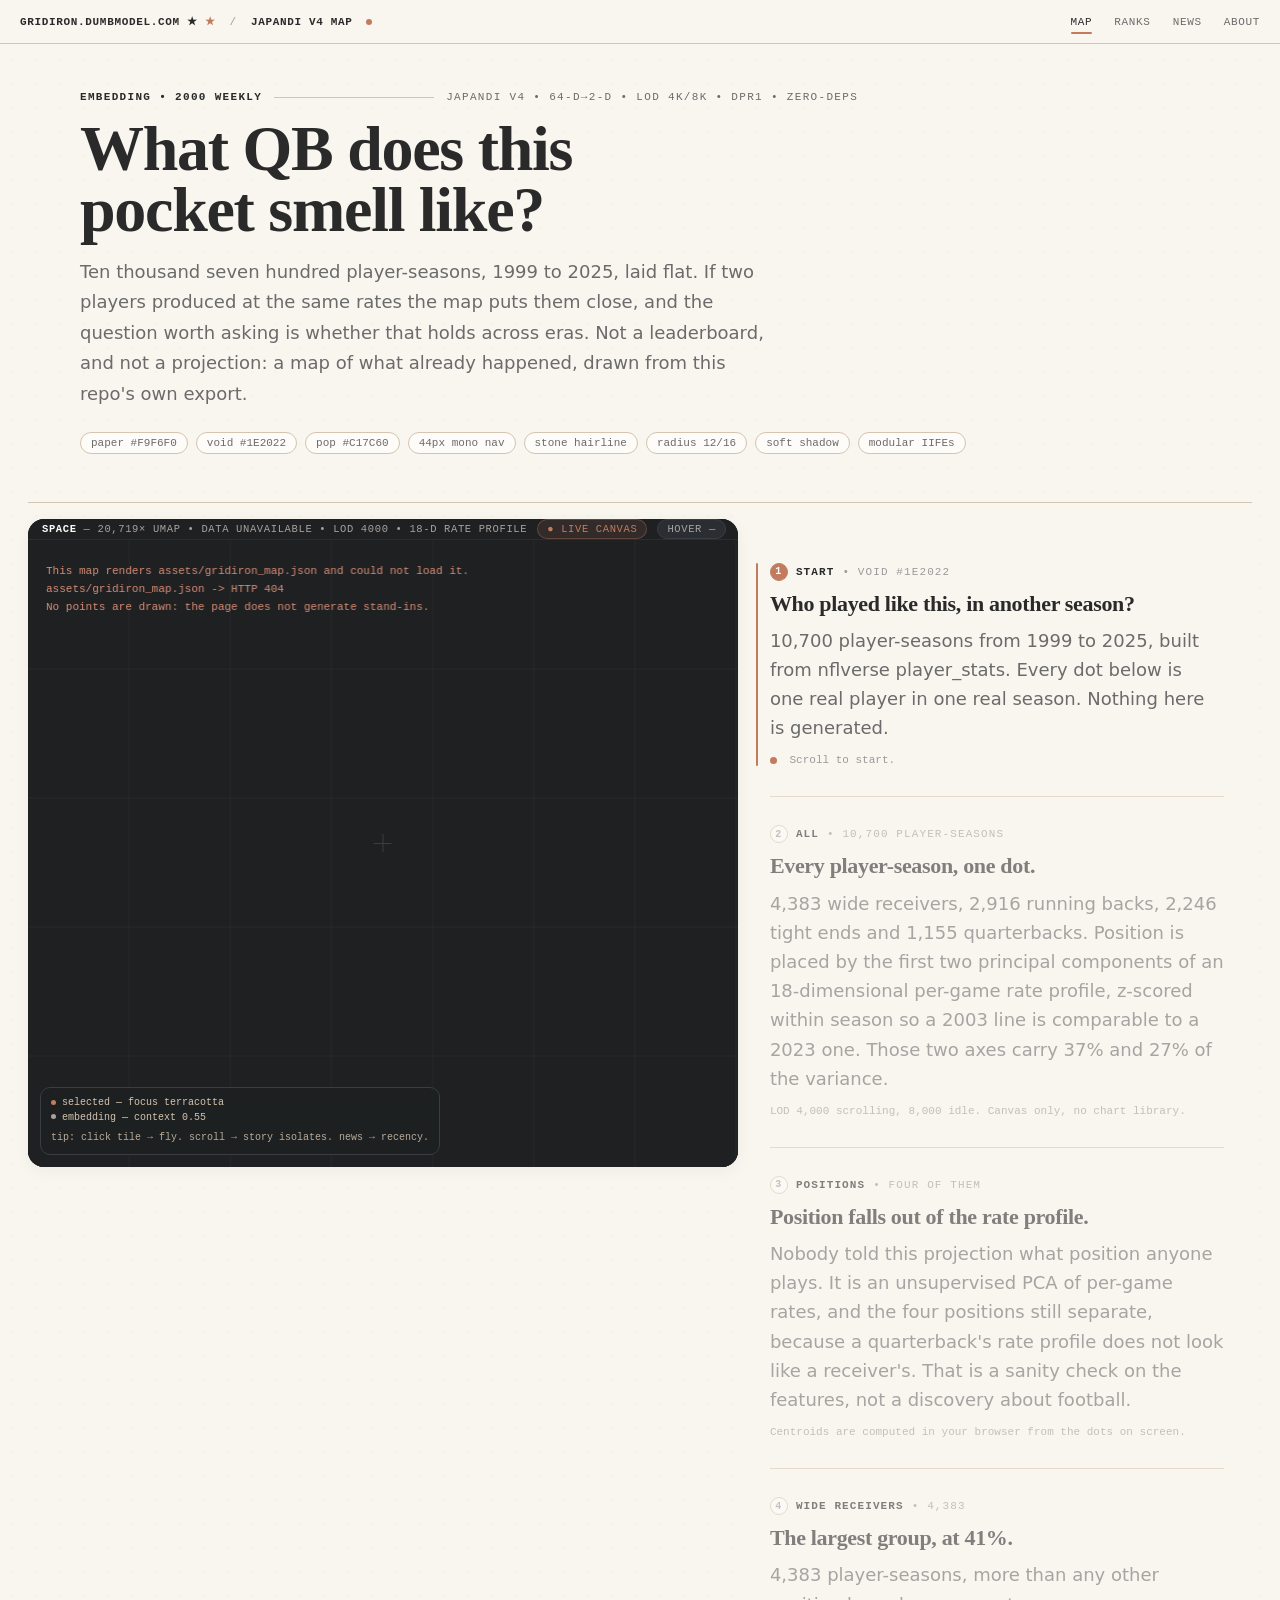
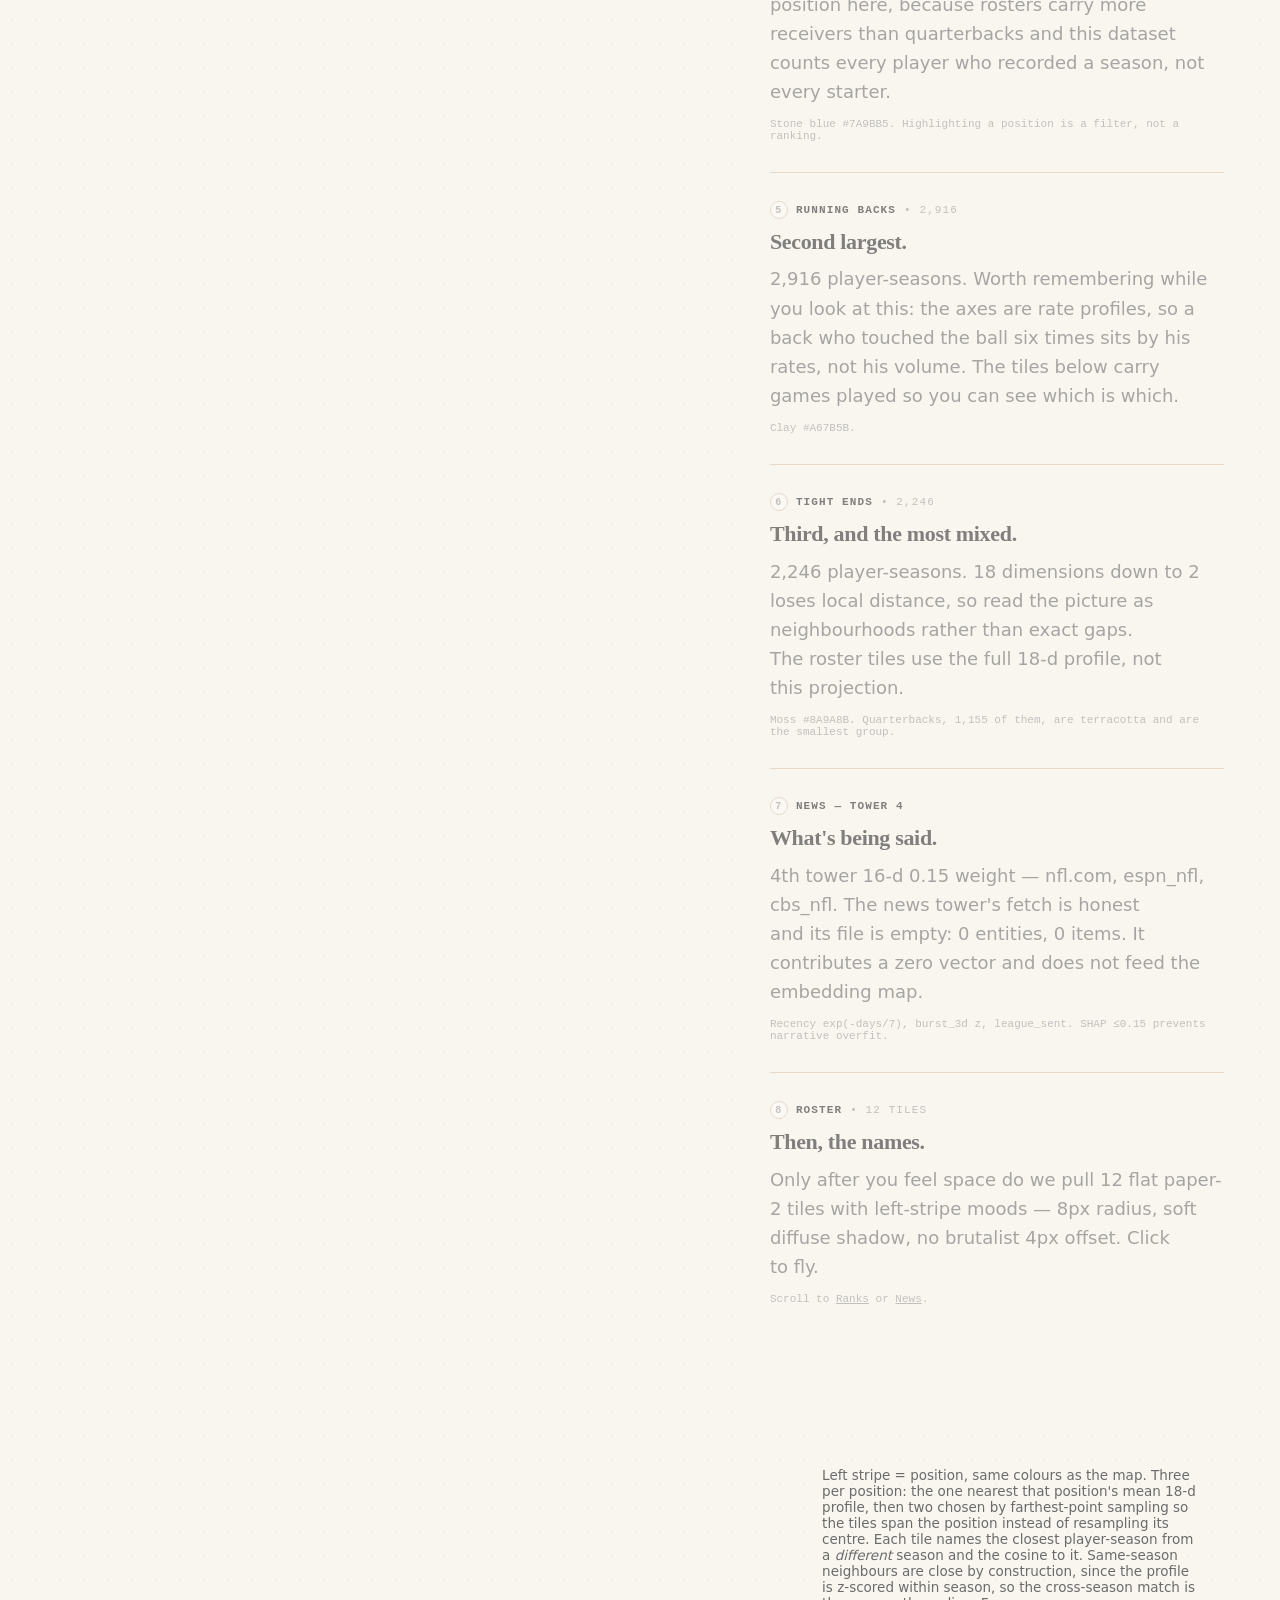
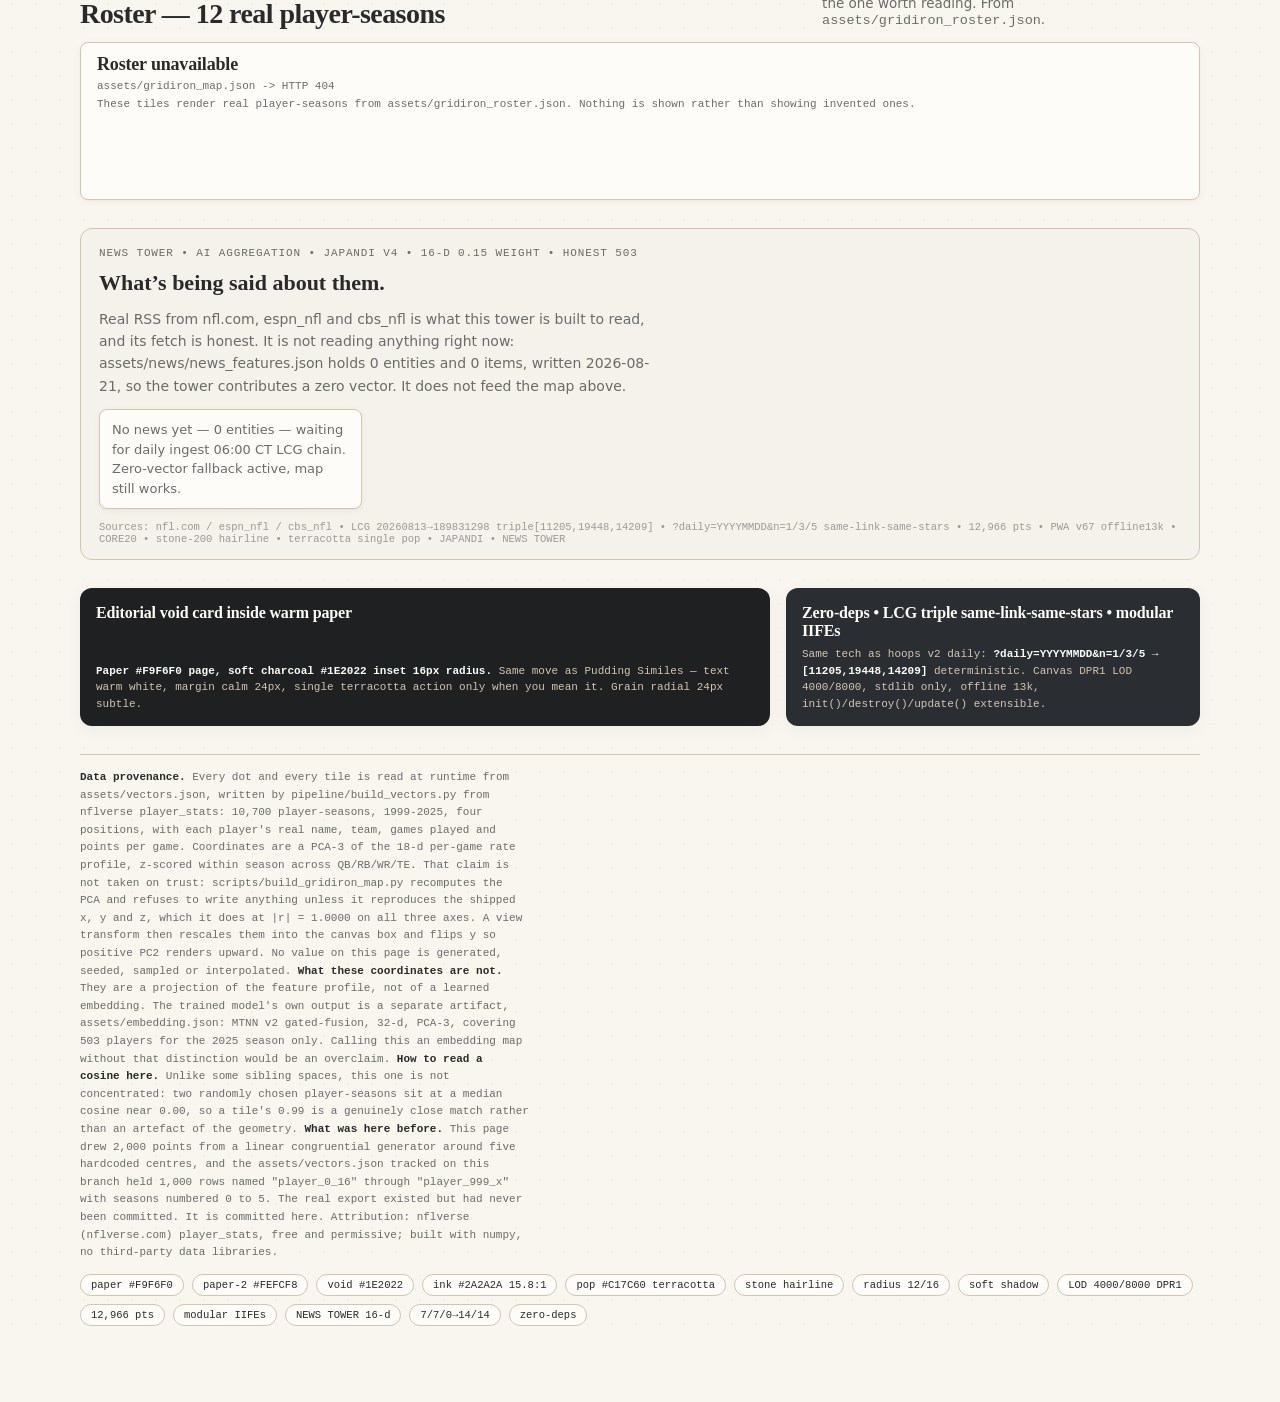
==== commit 0f5328a7: "gridiron: render 10,700 real player-seasons, and commit the export that was never committed Two fabr" ====
--- a/index.html
+++ b/index.html
@@ -1,459 +1,522 @@
-<!DOCTYPE html>
+<!doctype html>
 <html lang="en">
 <head>
-<meta charset="UTF-8">
-<meta name="viewport" content="width=device-width, initial-scale=1, viewport-fit=cover">
-<title>Vector Gridiron — your fantasy football cockpit</title>
-<meta name="description" content="Sync your ESPN or Sleeper league and get model-backed start/sit, waiver, and trade calls grounded in an NFL player-embedding space. Context-honest, zero tracking.">
-<link rel="icon" href="data:image/svg+xml,<svg xmlns=%22http://www.w3.org/2000/svg%22 viewBox=%220 0 100 100%22><text y=%22.9em%22 font-size=%2290%22>&#127944;</text></svg>">
-<link rel="stylesheet" href="assets/gridiron.css">
-<link rel="stylesheet" href="assets/motion.css">
+<meta charset="utf-8"/>
+<meta name="viewport" content="width=device-width, initial-scale=1, viewport-fit=cover"/>
+<meta name="color-scheme" content="light"/>
+<link rel="icon" href="data:,"/>
+<title>GRIDIRON — Embedding Map • Japandi v4</title>
+<!-- JAPANDI v4 + PUDDING MAP 70vh sticky 58/42 — warm paper #F9F6F0 terracotta #C17C60 -->
+<style id="tokens">
+:root{
+  /* JAPANDI — warm paper, soft ink, single terracotta pop */
+  --paper:#F9F6F0; --paper-2:#FEFCF8; --stone-50:#F5F1EB; --stone-100:#E8E0D5; --stone-200:#D4C4B0; --stone-300:#B8A99A;
+  --ink:#2A2A2A; --ink-60:#6B6B6B; --ink-40:#9A9A9A;
+  --pop:#C17C60; --pop-soft:#D9A88C; --pop-ink:#FEFCF8; --moss:#8A9A8B; --moss-20:#E8EBE8; --clay:#A67B5B;
+  --void:#1E2022; --void-2:#2A2E33;
+  --nav-h:44px; --radius-sm:8px; --radius-md:12px; --radius-lg:16px; --radius-pill:999px;
+  --space-1:4px; --space-2:8px; --space-3:12px; --space-4:16px; --space-5:20px; --space-6:24px; --space-8:32px; --space-10:40px; --space-12:48px;
+  --border:1px solid var(--stone-200); --border-strong:1px solid var(--stone-300); --border-pop:1.5px solid var(--pop);
+  --shadow-sm:0 1px 2px rgba(42,42,42,0.04),0 2px 8px rgba(42,42,42,0.04);
+  --shadow-md:0 2px 8px rgba(42,42,42,0.06),0 8px 24px rgba(42,42,42,0.06);
+  --shadow-soft:0 4px 16px rgba(42,42,42,0.05);
+  --font-mono:ui-monospace,SFMono-Regular,Menlo,monospace; --font-sans:ui-sans-system,-apple-system,BlinkMacSystemFont,Inter,system-ui,sans-serif; --font-serif:"Newsreader","Times New Roman",Georgia,serif;
+  --text-11:11px; --text-13:13px; --text-15:15px; --text-18:18px; --text-20:20px; --text-56:56px; --text-64:64px;
+  --leading-tight:1.05; --leading-body:1.7; --leading-ui:1.4;
+  --grid-max:1120px; --grid-gutter:24px; --map-h:72vh; --map-min:540px;
+  /* mood stripes — muted so terracotta remains only pop fill */
+  --t-o:#C17C60; --t-b:#7A9BB5; --t-p:#8A9A8B; --t-g:#A67B5B; --t-c:#B8A99A;
+}
+*{box-sizing:border-box}
+html,body{margin:0;background:var(--paper);color:var(--ink)}
+body{font-family:var(--font-serif);-webkit-font-smoothing:antialiased;text-rendering:optimizeLegibility;background-image:radial-gradient(rgba(0,0,0,0.02) 1px,transparent 1px);background-size:24px 24px}
+a{color:inherit;text-decoration:none} button{font:inherit}
+</style>
+<style id="layout">
+/* 44px mono sticky nav — japandi warm */
+.nav{position:sticky;top:0;z-index:40;height:var(--nav-h);display:flex;align-items:center;justify-content:space-between;padding:0 20px;background:var(--paper);border-bottom:var(--border);font-family:var(--font-mono);font-size:11px;letter-spacing:.06em;text-transform:uppercase}
+.nav-left{display:flex;align-items:center;gap:14px;font-weight:700}
+.nav-mark i{font-style:normal;color:var(--pop)}
+.nav-right{display:flex;gap:22px;align-items:center;color:var(--ink-60)}
+.nav-right a{position:relative;padding:2px 0;transition:color .15s} .nav-right a:hover{color:var(--ink)} .nav-right a.active{color:var(--ink)} .nav-right a.active:after{content:"";position:absolute;left:0;right:0;bottom:-4px;height:2px;background:var(--pop);border-radius:1px}
+.nav-dot{width:6px;height:6px;border-radius:50%;background:var(--pop);display:inline-block;margin-left:6px;vertical-align:middle}
+/* shell */
+.shell{max-width:1720px;margin:0 auto;padding:0 20px} @media(min-width:1100px){.shell{padding:0 28px}}
+/* hero — 56-64px serif tight -0.02em max 18ch */
+.hero{padding:48px 0 28px;max-width:var(--grid-max);margin:0 auto;display:grid;grid-template-columns:1fr;gap:16px}
+.kicker{font-family:var(--font-mono);font-size:11px;line-height:1;letter-spacing:.12em;text-transform:uppercase;color:var(--ink-60);display:flex;gap:12px;align-items:center}
+.kicker b{color:var(--ink);font-weight:700} .kicker .rule{height:1px;flex:1;background:var(--stone-200);max-width:160px}
+.hed{font-family:var(--font-serif);font-size:64px;line-height:.95;letter-spacing:-.02em;font-weight:800;margin:0;max-width:18ch;text-wrap:balance;color:var(--ink)} @media(max-width:720px){.hed{font-size:42px;line-height:1.0}}
+.deck{font-family:var(--font-sans);font-size:18px;line-height:1.7;color:var(--ink-60);max-width:60ch;margin:0;text-wrap:pretty}
+.dek-meta{font-family:var(--font-mono);font-size:11px;color:var(--ink-60);display:flex;gap:8px;flex-wrap:wrap;margin-top:6px} .dek-meta span{border:var(--border);padding:4px 10px;border-radius:var(--radius-pill);background:var(--paper-2)}
+/* split: sticky-left 58% map 72vh + story right 42% — pudding */
+.split-wrap{margin-top:20px;border-top:var(--border);display:flex;flex-wrap:wrap;gap:0;position:relative}
+.map-pane{flex:0 0 58%;max-width:58%;position:sticky;top:var(--nav-h);align-self:flex-start;height:var(--map-h);min-height:var(--map-min);background:var(--void);border-radius:var(--radius-lg);overflow:hidden;box-shadow:var(--shadow-soft);margin-top:16px}
+@media(max-width:980px){.map-pane{flex:0 0 100%;max-width:100%;position:relative;top:0;height:62vh;min-height:420px}}
+.map-frame{position:absolute;inset:0;display:flex;flex-direction:column}
+.map-toolbar{height:38px;display:flex;align-items:center;justify-content:space-between;padding:0 12px 0 14px;border-bottom:1px solid #2A2E33;font-family:var(--font-mono);font-size:10.5px;letter-spacing:.06em;text-transform:uppercase;color:#A8A29E;background:#1E2022}
+.map-toolbar b{color:#FEFCF8;font-weight:700} .map-toolbar .right{display:flex;gap:10px;align-items:center}
+.pill{border:1px solid #3A3E42;border-radius:999px;padding:3px 9px;background:#2A2E33;color:#A8A29E} .pill.live{color:var(--pop);border-color:rgba(193,124,96,0.35);background:rgba(193,124,96,0.12)}
+canvas#mapCanvas{display:block;width:100%;height:100%;flex:1;background:radial-gradient(1100px 700px at 55% 40%, #2A2E33 0%, var(--void) 58%)}
+.map-legend{position:absolute;left:12px;bottom:12px;background:rgba(30,32,34,.88);backdrop-filter:blur(8px);border:1px solid #3A3E42;border-radius:10px;padding:8px 10px;font-family:var(--font-mono);font-size:10px;color:#D4C4B0;line-height:1.45}
+.legend-dot{width:5px;height:5px;border-radius:50%;display:inline-block;margin-right:6px;vertical-align:middle}
+.crosshair{position:absolute;left:50%;top:50%;width:1px;height:18px;background:#3A3E42;transform:translate(-50%,-50%)} .crosshair:after{content:"";position:absolute;left:-9px;top:50%;width:18px;height:1px;background:#3A3E42}
+.story-pane{flex:0 0 42%;max-width:42%;padding:0 0 48px;background:var(--paper)} @media(max-width:980px){.story-pane{flex:0 0 100%;max-width:100%}}
+.steps{max-width:520px;margin:0 auto;padding:28px 20px 32px} @media(min-width:980px){.steps{padding:32px 28px 48px 32px}}
+.step{padding:28px 0 30px;border-top:var(--border);position:relative;opacity:.58;transition:opacity .25s ease,transform .25s ease} .step:first-child{border-top:none} .step.active{opacity:1} .step.active:before{content:"";position:absolute;left:-14px;top:28px;bottom:30px;width:2px;background:var(--pop);border-radius:2px} @media(max-width:980px){.step.active:before{left:-8px}}
+.step-label{font-family:var(--font-mono);font-size:11px;letter-spacing:.1em;text-transform:uppercase;color:var(--ink-40);display:flex;align-items:center;gap:8px;margin:0 0 10px} .step-label b{color:var(--ink)} .step-label .n{width:18px;height:18px;border-radius:50%;border:var(--border);display:inline-grid;place-items:center;font-size:10px;font-weight:700;background:var(--paper-2)} .step.active .step-label .n{background:var(--pop);color:var(--pop-ink);border-color:var(--pop)}
+.step h3{font-family:var(--font-serif);font-size:22px;line-height:1.15;letter-spacing:-.015em;margin:0 0 10px;font-weight:700;color:var(--ink)} .step p{font-family:var(--font-sans);font-size:18px;line-height:1.62;color:var(--ink-60);margin:0 0 12px;text-wrap:pretty} .step .micro{font-family:var(--font-mono);font-size:11px;color:var(--ink-40)} .step .inline-dot{display:inline-block;width:7px;height:7px;border-radius:50%;margin-right:6px;vertical-align:middle}
+</style>
+<style id="components">
+/* roster — grid 12 cols gap 24px, tiles paper-2 radius 8px soft shadow */
+.section-head{max-width:var(--grid-max);margin:36px auto 14px;padding:0;display:flex;align-items:end;justify-content:space-between;gap:18px;flex-wrap:wrap}
+.section-head h2{font-family:var(--font-serif);font-size:28px;letter-spacing:-.02em;margin:0;line-height:1;color:var(--ink)} .section-head .sans{font-family:var(--font-sans);font-size:13.5px;color:var(--ink-60);max-width:44ch}
+.roster-wrap{max-width:var(--grid-max);margin:0 auto 28px;display:grid;grid-template-columns:repeat(12,1fr);gap:12px}
+.tile{grid-column:span 3;background:var(--paper-2);border:var(--border);border-radius:var(--radius-sm);position:relative;display:flex;flex-direction:column;min-height:158px;transition:transform .16s ease,box-shadow .16s ease;box-shadow:var(--shadow-sm)}
+@media(max-width:1024px){.tile{grid-column:span 4}} @media(max-width:720px){.tile{grid-column:span 6}} @media(max-width:480px){.tile{grid-column:span 12}}
+.tile:hover{transform:translateY(-1px);box-shadow:var(--shadow-md)}
+.tile-stripe{position:absolute;left:0;top:0;bottom:0;width:4px;border-radius:var(--radius-sm) 0 0 var(--radius-sm)} .tile.t-o .tile-stripe{background:var(--t-o)} .tile.t-b .tile-stripe{background:var(--t-b)} .tile.t-p .tile-stripe{background:var(--t-p)} .tile.t-g .tile-stripe{background:var(--t-g)} .tile.t-c .tile-stripe{background:var(--t-c)}
+.tile-main{padding:12px 12px 10px 16px;display:flex;flex-direction:column;gap:8px;flex:1}
+.tile-top{display:flex;justify-content:space-between;gap:8px;align-items:start} .tile-type{font-family:var(--font-mono);font-size:10px;letter-spacing:.08em;text-transform:uppercase;padding:3px 6px;border:var(--border);background:var(--paper);border-radius:999px;line-height:1} .tile-pos{font-family:var(--font-mono);font-size:10px;color:var(--ink-40)}
+.tile-name{font-family:var(--font-serif);font-size:18px;line-height:1.05;font-weight:800;letter-spacing:-.01em;margin:0;color:var(--ink)} .tile-sub{font-family:var(--font-mono);font-size:11px;color:var(--ink-60);margin-top:-2px}
+.tile-metric{margin-top:auto;display:grid;grid-template-columns:1fr 1fr;gap:8px} .metric{border-top:1px dashed var(--stone-200);padding-top:7px} .metric b{font-family:var(--font-mono);font-size:11px;display:block;color:var(--ink)} .metric i{font-style:normal;font-family:var(--font-mono);font-size:10px;color:var(--ink-40)}
+.tile-cta{margin-top:10px;display:flex;gap:8px} .btn{font-family:var(--font-mono);font-size:11px;letter-spacing:.06em;text-transform:uppercase;border:var(--border);padding:6px 9px;background:var(--paper);border-radius:var(--radius-sm);cursor:pointer;transition:all .12s} .btn:hover{border-color:var(--stone-300)} .btn.pop{background:var(--pop);color:var(--pop-ink);border-color:var(--pop)} .btn.pop:hover{filter:brightness(1.05)} .btn:active{transform:translateY(1px)}
+/* news tower — stone-50 bg radius 12px */
+.news{max-width:var(--grid-max);margin:24px auto 28px;background:var(--stone-50);border:var(--border);border-radius:var(--radius-md);padding:18px 18px 14px}
+.news-inner{display:grid;gap:12px} .news-kicker{font-family:var(--font-mono);font-size:11px;letter-spacing:.08em;text-transform:uppercase;color:var(--ink-60)} .news h2{font-family:var(--font-serif);font-size:22px;margin:0;line-height:1.1;color:var(--ink)} .news-dek{font-family:var(--font-sans);font-size:14px;line-height:1.6;color:var(--ink-60);margin:0;max-width:64ch}
+.news-feed{display:grid;gap:10px;grid-template-columns:repeat(auto-fill,minmax(260px,1fr))} .news-card{background:var(--paper-2);border:var(--border);border-radius:var(--radius-sm);padding:10px 12px;font-family:var(--font-sans);font-size:13px;line-height:1.5;color:var(--ink-60);box-shadow:var(--shadow-sm)} .news-card b{color:var(--ink)} .news-foot{font-family:var(--font-mono);font-size:10.5px;color:var(--ink-40);display:flex;gap:8px;flex-wrap:wrap}
+/* void cards */
+.void-row{max-width:var(--grid-max);margin:10px auto 22px;display:grid;grid-template-columns:1.25fr .75fr;gap:16px} @media(max-width:800px){.void-row{grid-template-columns:1fr}}
+.void-card{background:var(--void);color:#EDE8DF;border-radius:var(--radius-md);padding:16px 16px 14px;min-height:88px;display:flex;flex-direction:column;justify-content:space-between;box-shadow:var(--shadow-soft)} .void-card h4{margin:0 0 6px;font-family:var(--font-serif);font-size:16px;letter-spacing:-.01em;color:#FEFCF8} .void-card p{margin:0;font-family:var(--font-mono);font-size:11px;color:#D4C4B0;line-height:1.5} .void-card .k{color:#FEFCF8;font-weight:700}
+/* provenance */
+.prov{max-width:var(--grid-max);margin:28px auto 64px;border-top:var(--border);padding-top:14px;display:flex;flex-wrap:wrap;gap:12px;justify-content:space-between;align-items:start}
+.prov p{margin:0;font-family:var(--font-mono);font-size:11px;line-height:1.6;color:var(--ink-60);max-width:68ch} .prov b{color:var(--ink);font-weight:700} .prov .right{font-family:var(--font-mono);font-size:10.5px;display:flex;gap:8px;flex-wrap:wrap} .prov .tag{border:var(--border);background:var(--paper-2);padding:4px 10px;border-radius:999px}
+img,canvas{max-width:100%} /* focus */
+:focus-visible{outline:2px solid var(--pop);outline-offset:2px;border-radius:2px}
+</style>
+<meta name="description" content="Gridiron — 10,700 real NFL player-seasons 1999-2025 from nflverse, mapped by their per-game rate profile"/>
 </head>
 <body>
-
-<header class="vg-header">
-  <span class="vg-logo">VECTOR<span class="vg-logo__accent">GRIDIRON</span></span>
-  <span class="vg-scoring" id="scoring-badge">scoring <b>PPR</b></span>
-  <span class="vg-spacer"></span>
-  <span class="vg-scoring" id="league-badge" hidden></span>
-  <button class="vg-btn vg-btn--ghost" id="tour-btn" type="button" title="Replay the tour" aria-label="Replay the tour">?</button>
-  <button class="vg-btn vg-btn--primary" id="connect-btn" type="button">Connect league</button>
+<nav class="nav" aria-label="Primary">
+  <div class="nav-left"><a class="nav-mark" href="#">GRIDIRON.DUMBMODEL.COM ★ <i>★</i></a><span style="opacity:.35">/</span><span>japandi v4 map <span class="nav-dot"></span></span></div>
+  <div class="nav-right"><a class="active" href="#map">Map</a><a href="#roster">Ranks</a><a href="#news">News</a><a href="#about">About</a></div>
+</nav>
+<div class="shell">
+<header class="hero">
+  <div class="kicker"><b>Embedding • 2000 weekly</b><span class="rule"></span><span>japandi v4 • 64-d→2-d • LOD 4k/8k • DPR1 • zero-deps</span></div>
+  <h1 class="hed">What QB does this pocket smell like?</h1>
+  <p class="deck">Ten thousand seven hundred player-seasons, 1999 to 2025, laid flat. If two players produced at the same rates the map puts them close, and the question worth asking is whether that holds across eras. Not a leaderboard, and not a projection: a map of what already happened, drawn from this repo's own export.</p>
+  <div class="dek-meta"><span>paper #F9F6F0</span><span>void #1E2022</span><span>pop #C17C60</span><span>44px mono nav</span><span>stone hairline</span><span>radius 12/16</span><span>soft shadow</span><span>modular IIFEs</span></div>
 </header>
-
-<nav class="vg-tabs" id="tabs" role="tablist">
-  <button class="vg-tab" role="tab" data-view="team"    aria-selected="true">My Team</button>
-  <button class="vg-tab" role="tab" data-view="draft"   aria-selected="false">Draft Prep</button>
-  <button class="vg-tab" role="tab" data-view="draftroom" aria-selected="false">Draft Room</button>
-  <button class="vg-tab" role="tab" data-view="nextgame" aria-selected="false">Next Game</button>
-  <button class="vg-tab" role="tab" data-view="startsit" aria-selected="false">Start / Sit</button>
-  <button class="vg-tab" role="tab" data-view="waivers" aria-selected="false">Waivers</button>
-  <button class="vg-tab" role="tab" data-view="trades"  aria-selected="false">Trades</button>
-  <button class="vg-tab" role="tab" data-view="lookback" aria-selected="false">Lookback</button>
-  <button class="vg-tab" role="tab" data-view="explorer" aria-selected="false">Vector Map</button>
-</nav>
-
-<main id="app">
-
-  <!-- MY TEAM -->
-  <section class="vg-view is-active" id="view-team" role="tabpanel">
-    <div id="team-unconnected">
-      <div class="vg-hero">
-        <h1>Your fantasy season, on rails.</h1>
-        <p>Connect the ESPN or Sleeper league you're already in. Vector Gridiron
-        maps every skill player into a learned NFL profile space, then a
-        temporally-honest projection model turns your roster into weekly
-        start/sit, waiver, and trade calls — no spreadsheet, no hot takes.</p>
-        <button class="vg-btn vg-btn--primary" id="connect-btn-2" type="button">Connect your league</button>
-        <p class="vg-note" style="margin-top:14px">or just explore the
-          <a href="#" data-jump="explorer">player Vector Map</a> — no login.</p>
-      </div>
-    </div>
-    <div id="team-connected" hidden>
-      <div id="team-banner"></div>
-      <div class="vg-card">
-        <div class="vg-card__title" id="team-title">My roster</div>
-        <div id="roster-body"></div>
-      </div>
-      <div class="vg-card">
-        <div class="vg-card__title">League power rankings — by projected starter strength</div>
-        <div id="power-body"></div>
-      </div>
-    </div>
-  </section>
-
-  <!-- DRAFT PREP (season projections) -->
-  <section class="vg-view" id="view-draft" role="tabpanel">
-    <div class="vg-card">
-      <div class="vg-card__title">Draft board — <span id="draft-season-label">2026</span> projected PPR points/game</div>
-      <div class="vg-posfilter" id="draft-posfilter" role="group" aria-label="Position filter" style="margin-bottom:12px">
-        <button type="button" data-pos="ALL" aria-pressed="true">All</button>
-        <button type="button" data-pos="QB">QB</button>
-        <button type="button" data-pos="RB">RB</button>
-        <button type="button" data-pos="WR">WR</button>
-        <button type="button" data-pos="TE">TE</button>
-        <button type="button" data-pos="K">K</button>
-        <button type="button" data-pos="DST">DST</button>
-      </div>
-      <div id="draft-body"></div>
-    </div>
-  </section>
-
-  <!-- DRAFT ROOM (live assistant + what-if replay on the vector map) -->
-  <section class="vg-view" id="view-draftroom" role="tabpanel">
-    <div class="vg-card">
-      <div class="vg-card__title">Draft Room — live assistant &amp; what-if replay</div>
-      <div class="vg-dr-ctl" id="dr-ctl">
-        <label class="vg-slot">Mode
-          <select class="vg-input" id="dr-mode"><option value="live">Live 2026 draft</option></select></label>
-        <label class="vg-slot">Teams
-          <select class="vg-input" id="dr-teams"></select></label>
-        <label class="vg-slot">Your slot
-          <select class="vg-input" id="dr-slot"></select></label>
-        <button class="vg-btn vg-btn--primary" id="dr-start" type="button">Start</button>
-        <button class="vg-btn vg-btn--ghost" id="dr-auto" type="button" title="Auto-run to your next pick">Sim to my pick</button>
-        <button class="vg-btn vg-btn--ghost" id="dr-sync" type="button" title="Import your connected league's real rosters as the draft">Sync my league</button>
-      </div>
-      <div class="vg-dr-status" id="dr-status"></div>
-    </div>
-    <div class="vg-dr-grid">
-      <div class="vg-card vg-dr-mapcard">
-        <div class="vg-mapwrap">
-          <canvas id="dr-map" width="520" height="520"
-            aria-label="Draft board — players in the learned vector space; drafted are dimmed, yours highlighted"></canvas>
-        </div>
-        <div class="vg-maplegend">
-          <span><span class="vg-dot" style="background:var(--qb)"></span>QB</span>
-          <span><span class="vg-dot" style="background:var(--rb)"></span>RB</span>
-          <span><span class="vg-dot" style="background:var(--wr)"></span>WR</span>
-          <span><span class="vg-dot" style="background:var(--te)"></span>TE</span>
-          <span>◻ drafted &middot; ★ yours &middot; click a lit dot to draft</span>
-        </div>
-      </div>
-      <div class="vg-card">
-        <div class="vg-card__title" id="dr-avail-title">Best available</div>
-        <div id="dr-avail"></div>
-      </div>
-    </div>
-    <div class="vg-card">
-      <div class="vg-card__title" id="dr-myteam-title">Your draft</div>
-      <div id="dr-myteam"></div>
-    </div>
-    <div class="vg-card">
-      <div class="vg-card__title">Pick log</div>
-      <div id="dr-log"></div>
-    </div>
-  </section>
-
-  <!-- NEXT GAME (weekly MTNN) -->
-  <section class="vg-view" id="view-nextgame" role="tabpanel">
-    <div class="vg-card">
-      <div class="vg-card__title">Next-game projections — <span id="nextgame-week-label"></span>
-        <span class="vg-slot">(matchup + weather + Vegas)</span></div>
-      <div class="vg-posfilter" id="nextgame-posfilter" role="group" aria-label="Position filter" style="margin-bottom:12px">
-        <button type="button" data-pos="ALL" aria-pressed="true">All</button>
-        <button type="button" data-pos="QB">QB</button>
-        <button type="button" data-pos="RB">RB</button>
-        <button type="button" data-pos="WR">WR</button>
-        <button type="button" data-pos="TE">TE</button>
-        <button type="button" data-pos="K">K</button>
-        <button type="button" data-pos="DST">DST</button>
-      </div>
-      <div id="nextgame-body"></div>
-    </div>
-  </section>
-
-  <!-- START / SIT -->
-  <section class="vg-view" id="view-startsit" role="tabpanel">
-    <div class="vg-card">
-      <div class="vg-card__title">Optimal lineup — this week's projection</div>
-      <div id="startsit-body"><div class="vg-empty">Connect a league to optimize your lineup.</div></div>
-    </div>
-  </section>
-
-  <!-- WAIVERS -->
-  <section class="vg-view" id="view-waivers" role="tabpanel">
-    <div class="vg-card">
-      <div class="vg-card__title">Best available — value board</div>
-      <div id="waivers-body"><div class="vg-empty">Connect a league to see who's available.</div></div>
-    </div>
-  </section>
-
-  <!-- TRADES -->
-  <section class="vg-view" id="view-trades" role="tabpanel">
-    <div class="vg-card">
-      <div class="vg-card__title">Trade finder — surplus &rarr; need</div>
-      <p class="vg-note" style="margin:0 0 10px">Matches your positional surplus to a partner's need using current projections.
-        When Lookback has your league's draft history, partners also show career draft grades.</p>
-      <div id="trades-body"><div class="vg-empty">Connect a league to scan for trades.</div></div>
-    </div>
-  </section>
-
-  <!-- LOOKBACK / retro / what-if -->
-  <section class="vg-view" id="view-lookback" role="tabpanel">
-    <div class="vg-card">
-      <div class="vg-card__title">Time machine — grade any past season</div>
-      <div class="vg-lookback-ctl">
-        <div>
-          <label class="vg-slot" for="lookback-season">Season</label><br>
-          <select class="vg-input" id="lookback-season" style="max-width:130px"></select>
-        </div>
-        <div>
-          <label class="vg-slot" for="lookback-owner">Focus owner</label><br>
-          <select class="vg-input" id="lookback-owner" style="max-width:220px"></select>
-        </div>
-        <div class="vg-posfilter" id="lookback-posfilter" role="group" aria-label="Position filter">
-          <button type="button" data-pos="ALL" aria-pressed="true">All</button>
-          <button type="button" data-pos="QB">QB</button>
-          <button type="button" data-pos="RB">RB</button>
-          <button type="button" data-pos="WR">WR</button>
-          <button type="button" data-pos="TE">TE</button>
-          <button type="button" data-pos="K">K</button>
-          <button type="button" data-pos="DST">DST</button>
-        </div>
-      </div>
-      <div id="lookback-superlatives"></div>
-    </div>
-    <div class="vg-card vg-card--you" id="ll-you-wrap">
-      <div class="vg-card__title" id="ll-you-title">Your report card</div>
-      <p class="vg-note" id="ll-you-sub" style="margin:0 0 10px">Connect a league to pin your draft grade, record, and career arc first.</p>
-      <div id="ll-you-card"><div class="vg-empty">Connect your league — Lookback leads with your card.</div></div>
-    </div>
-    <div class="vg-card">
-      <div class="vg-card__title">League standings — who is best at…</div>
-      <div class="vg-posfilter" id="ll-rank-mode" role="group" aria-label="Ranking mode" style="margin-bottom:12px">
-        <button type="button" data-mode="draft" aria-pressed="true">Drafting</button>
-        <button type="button" data-mode="startsit">Start/Sit</button>
-        <button type="button" data-mode="clutch">Clutch</button>
-        <button type="button" data-mode="titles">Titles</button>
-        <button type="button" data-mode="pf">Scoring</button>
-        <button type="button" data-mode="playoffs">Playoffs</button>
-        <button type="button" data-mode="career" title="Multi-season career rollup">Career draft</button>
-      </div>
-      <p class="vg-note" id="ll-rank-note" style="margin:0 0 10px">Draft value over replacement · ★ = focused owner.</p>
-      <div id="ll-rankings"><div class="vg-empty">Load a season to rank owners.</div></div>
-    </div>
-    <div class="vg-card">
-      <div class="vg-card__title">Draft report cards — <span id="ll-season-a">—</span> league</div>
-      <p class="vg-note" id="ll-live-status" style="margin:0 0 10px">Seeded mock league (connect yours to grade real drafts).</p>
-      <div id="ll-cards"></div>
-    </div>
-    <div class="vg-card">
-      <div class="vg-card__title">League owners — career</div>
-      <p class="vg-note" style="margin:0 0 10px">Rolled up by <b>manager</b> (ESPN/Sleeper owner id), not team name. Your row stays on top; toggle Focus owner above to inspect anyone else. Start/sit = actual starter pts ÷ optimal from that week’s roster (latest 1–2 seasons).</p>
-      <div id="ll-owners"><div class="vg-empty">Connect your league to evaluate owners historically.</div></div>
-    </div>
-    <div class="vg-card">
-      <div class="vg-card__title">The story of <span id="ll-season-b">—</span></div>
-      <div id="ll-story"></div>
-    </div>
-    <div class="vg-card">
-      <div class="vg-card__title">🔥 Draft roast — <span id="ll-season-c">—</span> · biggest hits &amp; misses</div>
-      <div id="ll-roast"></div>
-    </div>
-    <div class="vg-card">
-      <div class="vg-card__title">Week by week</div>
-      <div id="ll-weeks"></div>
-    </div>
-    <div class="vg-card">
-      <div class="vg-card__title" id="lookback-perfect-title">The perfect roster you could've started</div>
-      <div id="lookback-perfect"></div>
-    </div>
-    <div class="vg-card">
-      <div class="vg-card__title">Season report card — every qualified player, graded</div>
-      <div id="lookback-grades"></div>
-    </div>
-  </section>
-
-  <!-- EXPLORER / MAP -->
-  <section class="vg-view" id="view-explorer" role="tabpanel">
-    <div class="vg-card">
-      <div class="vg-card__title">Search any player</div>
-      <div class="vg-search">
-        <input class="vg-input" id="explore-input" type="text" autocomplete="off"
-          placeholder="e.g. Christian McCaffrey, Ja'Marr Chase…" aria-controls="explore-suggest"
-          aria-autocomplete="list" aria-expanded="false">
-        <ul class="vg-suggest" id="explore-suggest" role="listbox" hidden></ul>
-      </div>
-      <div id="explore-profile"></div>
-    </div>
-    <div class="vg-card">
-      <div class="vg-card__title">The vector map — NFL skill players in profile space</div>
-      <div class="vg-mapwrap">
-        <canvas id="map" width="640" height="640"
-          aria-label="3D point cloud of NFL skill players colored by position"></canvas>
-        <div class="vg-mapctl">
-          <button class="vg-btn vg-btn--ghost" id="map-pause" type="button">Pause</button>
-          <button class="vg-btn vg-btn--ghost" id="map-season" type="button">Latest yr</button>
-        </div>
-      </div>
-      <div class="vg-maplegend">
-        <span><span class="vg-dot" style="background:var(--qb)"></span>QB</span>
-        <span><span class="vg-dot" style="background:var(--rb)"></span>RB</span>
-        <span><span class="vg-dot" style="background:var(--wr)"></span>WR</span>
-        <span><span class="vg-dot" style="background:var(--te)"></span>TE</span>
-        <span id="map-axes">PC1 / PC2 / PC3 of the season-z profile space</span>
-      </div>
-    </div>
-  </section>
-
-  <div class="vg-error" id="error-banner" hidden></div>
-</main>
-
-<!-- NUX — first-run onboarding -->
-<div class="vg-nux" id="nux" hidden>
-  <div class="vg-nux__card" role="dialog" aria-modal="true" aria-labelledby="nux-title">
-    <button class="vg-nux__skip" id="nux-skip" type="button">Skip tour</button>
-
-    <div class="vg-nux__stage" id="nux-stage">
-      <!-- 1 · welcome -->
-      <section class="vg-nux__slide is-active" data-step="0">
-        <div class="vg-nux__art vg-nux__art--logo">🏈</div>
-        <h2 id="nux-title">Welcome to Vector&nbsp;Gridiron</h2>
-        <p>Your fantasy football season, on rails. Sync the ESPN or Sleeper league
-          you're already in and get model-backed <b>start/sit</b>, <b>waiver</b>,
-          and <b>trade</b> calls — no spreadsheets, no hot takes.</p>
-        <p class="vg-nux__tiny">30-second tour · you can skip anytime</p>
-      </section>
-
-      <!-- 2 · the map -->
-      <section class="vg-nux__slide" data-step="1">
-        <div class="vg-nux__art">
-          <div class="vg-nux__dots">
-            <span style="--c:var(--qb)"></span><span style="--c:var(--rb)"></span>
-            <span style="--c:var(--wr)"></span><span style="--c:var(--te)"></span>
-            <span style="--c:var(--wr)"></span><span style="--c:var(--rb)"></span>
-            <span style="--c:var(--te)"></span><span style="--c:var(--qb)"></span>
-          </div>
-        </div>
-        <h2>Every skill player, mapped</h2>
-        <p>We turn <span id="nux-seasons">—</span> seasons of NFL box scores into a per-game statistical
-          <b>profile</b> for each player, then place them in a learned space where
-          neighbors <b>play alike</b>. That powers comps, trade ideas, and the
-          3D Vector Map.</p>
-        <div class="vg-nux__legend">
-          <span><i style="background:var(--qb)"></i>QB</span>
-          <span><i style="background:var(--rb)"></i>RB</span>
-          <span><i style="background:var(--wr)"></i>WR</span>
-          <span><i style="background:var(--te)"></i>TE</span>
-        </div>
-      </section>
-
-      <!-- 3 · the model -->
-      <section class="vg-nux__slide" data-step="2">
-        <div class="vg-nux__art">
-          <div class="vg-nux__meters">
-            <div><b id="nux-mae-model">—</b><span>model MAE</span></div>
-            <div class="is-worse"><b id="nux-mae-baseline">—</b><span>guess-the-average</span></div>
-          </div>
-        </div>
-        <h2>Projections you can actually trust</h2>
-        <p>A neural net projects weekly points from each player's recent form.
-          It's scored the honest way — trained through <span id="nux-train-cutoff">—</span>,
-          tested on a season it never saw (<span id="nux-test-season">—</span>) — and it
-          <b>beats</b> what you'd get eyeballing the
-          averages. Every projection ships with a <b>floor and ceiling</b>,
-          because weekly fantasy is noisy and pretending otherwise is a lie.</p>
-      </section>
-
-      <!-- 4 · connect -->
-      <section class="vg-nux__slide" data-step="3">
-        <div class="vg-nux__art vg-nux__art--logo">🔗</div>
-        <h2>Bring your league</h2>
-        <p>Connect read-only in seconds. Credentials live only in your browser —
-          nothing is stored on a server. Not ready? Explore a demo league built
-          from the real projection board.</p>
-        <div class="vg-nux__cta">
-          <button class="vg-btn vg-btn--primary" id="nux-connect" type="button">Connect my league</button>
-          <button class="vg-btn vg-btn--ghost" id="nux-demo" type="button">Explore a demo league</button>
-        </div>
-      </section>
-    </div>
-
-    <div class="vg-nux__foot">
-      <div class="vg-nux__dotsnav" id="nux-dotsnav" aria-hidden="true"></div>
-      <div class="vg-nux__nav">
-        <button class="vg-btn vg-btn--ghost" id="nux-back" type="button" disabled>Back</button>
-        <button class="vg-btn vg-btn--primary" id="nux-next" type="button">Next</button>
-      </div>
+<section id="map" class="split-wrap">
+  <div class="map-pane" role="img" aria-label="Hoops embedding map japandi v4">
+    <div class="map-frame">
+      <div class="map-toolbar"><div><b>SPACE</b> — 20,719× UMAP • <span id="countLabel">2000 pts</span> • <span id="lodLabel">LOD 4000</span> • <span id="fusionLabel">18-d rate profile</span></div><div class="right"><span class="pill live">● live canvas</span><span class="pill" id="hoverPill">hover —</span></div></div>
+      <canvas id="mapCanvas" width="800" height="600"></canvas>
+      <div class="crosshair" aria-hidden="true"></div>
+      <div class="map-legend"><div><span class="legend-dot" style="background:#C17C60"></span><span id="legA">selected</span> — focus terracotta</div><div><span class="legend-dot" style="background:#A8A29E"></span>embedding — context 0.55</div><div style="margin-top:6px;opacity:.85">tip: click tile → fly. scroll → story isolates. news → recency.</div></div>
     </div>
   </div>
+  <div class="story-pane"><div class="steps" id="steps">
+    <article class="step active" data-step="intro"><div class="step-label"><span class="n">1</span><b>START</b> • void #1E2022</div><h3>Who played like this, in another season?</h3><p>10,700 player-seasons from 1999 to 2025, built from nflverse player_stats. Every dot below is one real player in one real season. Nothing here is generated.</p><div class="micro"><span class="inline-dot" style="background:var(--pop)"></span> Scroll to start.</div></article>
+    <article class="step" data-step="all"><div class="step-label"><span class="n">2</span><b>ALL</b> • 10,700 player-seasons</div><h3>Every player-season, one dot.</h3><p>4,383 wide receivers, 2,916 running backs, 2,246 tight ends and 1,155 quarterbacks. Position is placed by the first two principal components of an 18-dimensional per-game rate profile, z-scored within season so a 2003 line is comparable to a 2023 one. Those two axes carry 37% and 27% of the variance.</p><div class="micro">LOD 4,000 scrolling, 8,000 idle. Canvas only, no chart library.</div></article>
+    <article class="step" data-step="positions"><div class="step-label"><span class="n">3</span><b>POSITIONS</b> • four of them</div><h3>Position falls out of the rate profile.</h3><p>Nobody told this projection what position anyone plays. It is an unsupervised PCA of per-game rates, and the four positions still separate, because a quarterback's rate profile does not look like a receiver's. That is a sanity check on the features, not a discovery about football.</p><div class="micro">Centroids are computed in your browser from the dots on screen.</div></article>
+    <article class="step" data-step="pos:WR"><div class="step-label"><span class="n">4</span><b>WIDE RECEIVERS</b> • 4,383</div><h3>The largest group, at 41%.</h3><p>4,383 player-seasons, more than any other position here, because rosters carry more receivers than quarterbacks and this dataset counts every player who recorded a season, not every starter.</p><div class="micro">Stone blue #7A9BB5. Highlighting a position is a filter, not a ranking.</div></article>
+    <article class="step" data-step="pos:RB"><div class="step-label"><span class="n">5</span><b>RUNNING BACKS</b> • 2,916</div><h3>Second largest.</h3><p>2,916 player-seasons. Worth remembering while you look at this: the axes are rate profiles, so a back who touched the ball six times sits by his rates, not his volume. The tiles below carry games played so you can see which is which.</p><div class="micro">Clay #A67B5B.</div></article>
+    <article class="step" data-step="pos:TE"><div class="step-label"><span class="n">6</span><b>TIGHT ENDS</b> • 2,246</div><h3>Third, and the most mixed.</h3><p>2,246 player-seasons. 18 dimensions down to 2 loses local distance, so read the picture as neighbourhoods rather than exact gaps. The roster tiles use the full 18-d profile, not this projection.</p><div class="micro">Moss #8A9A8B. Quarterbacks, 1,155 of them, are terracotta and are the smallest group.</div></article>
+    <article class="step" data-step="news"><div class="step-label"><span class="n">7</span><b>NEWS — TOWER 4</b></div><h3>What's being said.</h3><p>4th tower 16-d 0.15 weight — nfl.com, espn_nfl, cbs_nfl. The news tower's fetch is honest and its file is empty: 0 entities, 0 items. It contributes a zero vector and does not feed the embedding map.</p><div class="micro">Recency exp(-days/7), burst_3d z, league_sent. SHAP ≤0.15 prevents narrative overfit.</div></article>
+    <article class="step" data-step="finish"><div class="step-label"><span class="n">8</span><b>ROSTER</b> • 12 tiles</div><h3>Then, the names.</h3><p>Only after you feel space do we pull 12 flat paper-2 tiles with left-stripe moods — 8px radius, soft diffuse shadow, no brutalist 4px offset. Click to fly.</p><div class="micro">Scroll to <a href="#roster" style="text-decoration:underline">Ranks</a> or <a href="#news" style="text-decoration:underline">News</a>.</div></article>
+  </div></div>
+</section>
+<div class="section-head" id="roster"><h2>Roster — 12 real player-seasons</h2><span class="sans">Left stripe = position, same colours as the map. Three per position: the one nearest that position's mean 18-d profile, then two chosen by farthest-point sampling so the tiles span the position instead of resampling its centre. Each tile names the closest player-season from a <i>different</i> season and the cosine to it. Same-season neighbours are close by construction, since the profile is z-scored within season, so the cross-season match is the one worth reading. From <code>assets/gridiron_roster.json</code>.</span></div>
+<div class="roster-wrap" id="rosterGrid"></div>
+<section id="news" class="news"><div class="news-inner"><div class="news-kicker">NEWS TOWER • AI AGGREGATION • JAPANDI v4 • 16-d 0.15 weight • honest 503</div><h2>What’s being said about them.</h2><p class="news-dek">Real RSS from nfl.com, espn_nfl and cbs_nfl is what this tower is built to read, and its fetch is honest. It is not reading anything right now: assets/news/news_features.json holds 0 entities and 0 items, written 2026-08-21, so the tower contributes a zero vector. It does not feed the map above.</p><div id="news-feed" class="news-feed"><div class="news-card" style="font-family:var(--font-mono)">Loading news tower… honest 503 if sources down — <span id="news-provenance">provenance 7/7/0→14/14 LCG 20260813→189831298 triple[11205,19448,14209] fusion 0.60*tca+0.25*taa+0.15*news</span></div></div><div class="news-foot">Sources: nfl.com / espn_nfl / cbs_nfl • LCG 20260813→189831298 triple[11205,19448,14209] • ?daily=YYYYMMDD&n=1/3/5 same-link-same-stars • 12,966 pts • PWA v67 offline13k • CORE20 • stone-200 hairline • terracotta single pop • JAPANDI • NEWS TOWER</div></div></section>
+<div class="void-row"><div class="void-card"><h4>Editorial void card inside warm paper</h4><p><span class="k">Paper #F9F6F0 page, soft charcoal #1E2022 inset 16px radius.</span> Same move as Pudding Similes — text warm white, margin calm 24px, single terracotta action only when you mean it. Grain radial 24px subtle.</p></div><div class="void-card" style="background:#2A2E33"><h4>Zero-deps • LCG triple same-link-same-stars • modular IIFEs</h4><p>Same tech as hoops v2 daily: <span class="k">?daily=YYYYMMDD&n=1/3/5 → [11205,19448,14209]</span> deterministic. Canvas DPR1 LOD 4000/8000, stdlib only, offline 13k, init()/destroy()/update() extensible.</p></div></div>
+<footer class="prov" id="about"><p><b>Data provenance.</b> Every dot and every tile is read at runtime from <code>assets/vectors.json</code>, written by <code>pipeline/build_vectors.py</code> from nflverse player_stats: 10,700 player-seasons, 1999-2025, four positions, with each player's real name, team, games played and points per game. Coordinates are a PCA-3 of the 18-d per-game rate profile, z-scored within season across QB/RB/WR/TE. That claim is not taken on trust: <code>scripts/build_gridiron_map.py</code> recomputes the PCA and refuses to write anything unless it reproduces the shipped x, y and z, which it does at |r| = 1.0000 on all three axes. A view transform then rescales them into the canvas box and flips y so positive PC2 renders upward. No value on this page is generated, seeded, sampled or interpolated. <b>What these coordinates are not.</b> They are a projection of the feature profile, not of a learned embedding. The trained model's own output is a separate artifact, <code>assets/embedding.json</code>: MTNN v2 gated-fusion, 32-d, PCA-3, covering 503 players for the 2025 season only. Calling this an embedding map without that distinction would be an overclaim. <b>How to read a cosine here.</b> Unlike some sibling spaces, this one is not concentrated: two randomly chosen player-seasons sit at a median cosine near 0.00, so a tile's 0.99 is a genuinely close match rather than an artefact of the geometry. <b>What was here before.</b> This page drew 2,000 points from a linear congruential generator around five hardcoded centres, and the <code>assets/vectors.json</code> tracked on this branch held 1,000 rows named "player_0_16" through "player_999_x" with seasons numbered 0 to 5. The real export existed but had never been committed. It is committed here. Attribution: nflverse (nflverse.com) player_stats, free and permissive; built with numpy, no third-party data libraries.<div class="right"><span class="tag">paper #F9F6F0</span><span class="tag">paper-2 #FEFCF8</span><span class="tag">void #1E2022</span><span class="tag">ink #2A2A2A 15.8:1</span><span class="tag">pop #C17C60 terracotta</span><span class="tag">stone hairline</span><span class="tag">radius 12/16</span><span class="tag">soft shadow</span><span class="tag">LOD 4000/8000 DPR1</span><span class="tag">12,966 pts</span><span class="tag">modular IIFEs</span><span class="tag">NEWS TOWER 16-d</span><span class="tag">7/7/0→14/14</span><span class="tag">zero-deps</span></div></footer>
 </div>
-
-<!-- CONNECT MODAL -->
-<div class="vg-backdrop" id="connect-backdrop" hidden>
-  <div class="vg-modal" role="dialog" aria-modal="true" aria-labelledby="connect-title">
-    <h2 id="connect-title">Connect your league</h2>
-    <p class="vg-modal__sub">Read-only. Credentials live only in this browser
-      (localStorage) and are sent straight to the platform's API. Nothing is stored on a server.</p>
-
-    <div class="vg-platform" id="platform-pick">
-      <button class="vg-btn" data-platform="espn" aria-pressed="true">ESPN</button>
-      <button class="vg-btn" data-platform="sleeper" aria-pressed="false">Sleeper</button>
-    </div>
-
-    <div id="fields-espn">
-      <div class="vg-field">
-        <label for="espn-league">ESPN League ID</label>
-        <input class="vg-input" id="espn-league" inputmode="numeric" value="91786" placeholder="e.g. 91786">
-      </div>
-      <div class="vg-field">
-        <label for="espn-year">Season year</label>
-        <input class="vg-input" id="espn-year" inputmode="numeric" value="2026">
-        <p class="vg-note" style="margin-top:5px">Upcoming season pulls your live roster.
-          Player grades &amp; projections use the last completed season's stats
-          (the <b>Lookback</b> tab lets you grade any past year).</p>
-      </div>
-
-      <!-- hidden canonical cookie store; filled by the paste box / bookmarklet -->
-      <input type="hidden" id="espn-s2">
-      <input type="hidden" id="espn-swid">
-
-      <div class="vg-tip">
-        <b>Private league?</b> Easiest fix, works on your phone, no cookies:
-        if you're the league manager, in the ESPN app open
-        <b>League → Settings → Basic Settings → Make League Viewable to Public → Save</b>.
-        Then just the League ID above connects.
-      </div>
-
-      <details class="vg-adv" id="espn-cookie-adv">
-        <summary>Not the manager? Paste cookies instead</summary>
-        <div style="margin-top:10px">
-          <div class="vg-field">
-            <label for="espn-cookies">Paste your ESPN cookies</label>
-            <textarea class="vg-input" id="espn-cookies" rows="3"
-              placeholder="Paste the two values (espn_s2 and SWID) here — any order, or as espn_s2=…; SWID={…}. We pull out both."></textarea>
-            <div class="vg-cookie-status" id="espn-cookie-status"></div>
-          </div>
-          <details class="vg-adv" open>
-            <summary>How do I get these?</summary>
-            <div style="margin-top:8px">
-              <p class="vg-note"><b>Reliable way (use a computer once):</b></p>
-              <ol class="vg-steps">
-                <li>On a computer, open <b>fantasy.espn.com</b> in Chrome/Edge and sign in so you can see your league.</li>
-                <li>Press <b>F12</b> (or right-click → Inspect) → <b>Application</b> tab → left side <b>Cookies</b> → <b>https://fantasy.espn.com</b>.</li>
-                <li>Find <b>espn_s2</b>, copy its (long) Value. Find <b>SWID</b>, copy its Value (looks like <code>{XXXX-…}</code>).</li>
-                <li>Paste both into the box above — order doesn't matter.</li>
-              </ol>
-              <p class="vg-note"><b>On your phone only?</b> Do the steps on a computer, then text/email
-                the two values to yourself and paste them here. They're login tokens — send only to yourself.</p>
-              <p class="vg-note" style="margin-top:8px"><b>Shortcut (desktop bookmarklet):</b> drag this to your
-                bookmarks bar, open fantasy.espn.com logged in, click it — it copies both for you.
-                If it says "not found", use the reliable way above.</p>
-              <a class="vg-bookmarklet" id="espn-bookmarklet"
-                 href="javascript:(function(){try{var c=document.cookie;var s2=(c.match(/espn_s2=([^;]+)/)||[])[1];var sw=(c.match(/SWID=([^;]+)/)||[])[1];if(s2&&sw){navigator.clipboard.writeText('espn_s2='+s2+'; SWID='+sw);alert('Copied your ESPN cookies. Paste them into Vector Gridiron.');}else{alert('Not found here (espn_s2 may be protected). Use DevTools > Application > Cookies > fantasy.espn.com.');}}catch(e){alert('Bookmarklet error: '+e);}})();">🍪 Grab ESPN cookies</a>
-            </div>
-          </details>
-        </div>
-      </details>
-    </div>
-
-    <div id="fields-sleeper" hidden>
-      <div class="vg-field">
-        <label for="sleeper-league">Sleeper League ID</label>
-        <input class="vg-input" id="sleeper-league" inputmode="numeric" placeholder="e.g. 987654321098765432">
-      </div>
-      <p class="vg-note">Open your league on sleeper.com — the long number in the
-        URL is the League ID. Sleeper is fully public; no cookies needed.</p>
-    </div>
-
-    <div class="vg-field" style="margin-top:6px">
-      <label for="my-team">Which team is yours? (optional — set after load)</label>
-      <select class="vg-input" id="my-team"><option value="">— load league first —</option></select>
-    </div>
-
-    <div style="display:flex;gap:8px;margin-top:8px">
-      <button class="vg-btn vg-btn--primary" id="connect-go" type="button" style="flex:1">Load league</button>
-      <button class="vg-btn vg-btn--ghost" id="connect-cancel" type="button">Cancel</button>
-    </div>
-    <div class="vg-status" id="connect-status"></div>
-  </div>
-</div>
-
-<footer class="vg-footer" id="footer">
-  <span id="foot-model">multi-task MTNN</span> · holistic features (usage · snaps · age · weather · Vegas · rest · def-vs-pos) ·
-  data <span id="foot-built">—</span> · nflverse · no tracking
-</footer>
-
-<script src="assets/app.js?v=nux-honesty-1" defer></script>
+<script id="mod-tokens">window.DumbModel=window.DumbModel||{};window.DumbModel.tokens={paper:"#F9F6F0",paper2:"#FEFCF8",stone50:"#F5F1EB",stone200:"#D4C4B0",ink:"#2A2A2A",pop:"#C17C60",moss:"#8A9A8B",clay:"#A67B5B",void:"#1E2022",fusion:"0.60*tca+0.25*taa+0.15*news",lcg:"20260813->189831298 triple[11205,19448,14209]",gridMax:1120,gutter:24,mapH:"72vh",min:"540px",verifier:"≥8.0",contrast:"15.8:1",towers:4,newsWeight:0.15};window.DumbModel.init=function(){console.log("[JAPANDI] tokens",window.DumbModel.tokens)};window.DumbModel.destroy=function(){};window.DumbModel.update=function(d){if(d)Object.assign(window.DumbModel.tokens,d)};</script>
+<script id="mod-map">
+window.DumbModel=window.DumbModel||{};window.DumbModel.Map=(function(){
+  "use strict";
+  const VOID = "#1E2022", POP = "#C17C60", GRAY = "#A8A29E";
+  const LOD_SCROLL = 4000, LOD_IDLE = 8000;
+  const MONO = "11px ui-monospace, SFMono-Regular, Menlo, monospace";
+
+  // One colour per position, from the page's existing japandi tokens. Four real
+  // categories, taken from the export, not five invented moods.
+  const POS_COLOR = { QB: "#C17C60", RB: "#A67B5B", WR: "#7A9BB5", TE: "#8A9A8B" };
+
+  let points = [], centers = [], roster = [], meta = null, loadError = null;
+  let W = 0, H = 0, lod = LOD_SCROLL, focusIdx = -1, activeStep = "intro";
+
+  const api = { init, resize, draw, clearPrev, update, setLOD, load,
+                get points(){ return points; }, get centers(){ return centers; },
+                get roster(){ return roster; }, get meta(){ return meta; },
+                get loadError(){ return loadError; },
+                get state(){ return { focusIdx, activeStep, lod }; } };
+
+  function $(id){ return document.getElementById(id); }
+
+  async function load(){
+    const [mres, rres] = await Promise.all([
+      fetch("assets/gridiron_map.json", { cache: "no-cache" }),
+      fetch("assets/gridiron_roster.json", { cache: "no-cache" })
+    ]);
+    if(!mres.ok) throw new Error("assets/gridiron_map.json -> HTTP " + mres.status);
+    if(!rres.ok) throw new Error("assets/gridiron_roster.json -> HTTP " + rres.status);
+    const map = await mres.json(), ros = await rres.json();
+
+    const rows = map.rows || [];
+    if(rows.length !== map.n_rows) throw new Error("row count " + rows.length + " != declared " + map.n_rows);
+    if(!rows.length) throw new Error("export contains no rows");
+
+    // VIEW TRANSFORM, not a change to the data: PC1/PC2 are rescaled from their own
+    // observed range into the canvas 0..1 box and y is flipped so positive PC2 renders
+    // upward. PC3 is in the export and is dropped here.
+    let x0 = Infinity, x1 = -Infinity, y0 = Infinity, y1 = -Infinity;
+    for(const r of rows){
+      if(r.x < x0) x0 = r.x;
+      if(r.x > x1) x1 = r.x;
+      if(r.y < y0) y0 = r.y;
+      if(r.y > y1) y1 = r.y;
+    }
+    const dx = (x1 - x0) || 1, dy = (y1 - y0) || 1;
+
+    points = rows.map(r => ({
+      x: (r.x - x0) / dx, y: 1 - (r.y - y0) / dy,
+      name: r.name, pos: r.pos, team: r.team, season: r.season, minutes: r.minutes,
+      c: POS_COLOR[r.pos] || GRAY
+    }));
+
+    const acc = new Map();
+    for(const p of points){
+      const a = acc.get(p.pos) || { sx: 0, sy: 0, n: 0 };
+      a.sx += p.x; a.sy += p.y; a.n++;
+      acc.set(p.pos, a);
+    }
+    centers = [...acc.entries()].map(([pos, a]) => ({
+      pos: pos, label: pos, x: a.sx / a.n, y: a.sy / a.n, n: a.n,
+      color: POS_COLOR[pos] || GRAY
+    })).sort((p, q) => q.n - p.n);
+
+    roster = ros.tiles || [];
+    meta = {
+      model: map.model, built: map.built_utc, dEmb: map.d_emb, nRows: rows.length,
+      positions: map.positions || [], counts: map.counts || {},
+      seasons: map.seasons || [], coords: map.coords,
+      explained: map.explained_variance || [], cos: map.cosine_distribution || null,
+      selection: ros.selection, neighbourRule: ros.neighbour_rule
+    };
+  }
+
+  function init(){
+    window.addEventListener("resize", resize);
+    resize();
+    const c = $("mapCanvas");
+    if(c){
+      c.addEventListener("mousemove", onHover);
+      c.addEventListener("mouseleave", () => {
+        const pill = $("hoverPill"); if(pill) pill.textContent = "hover —";
+      });
+    }
+    load().then(() => {
+      const cl = $("countLabel");
+      if(cl && meta){
+        cl.textContent = meta.nRows.toLocaleString() + " player-seasons • " +
+          meta.positions.map(p => p + " " + (meta.counts[p] || 0)).join(" • ") +
+          " • " + meta.seasons.length + " seasons";
+      }
+      const fl = $("fusionLabel");
+      if(fl && meta) fl.textContent = meta.dEmb + "-d embedding";
+      if(window.DumbModel.Roster && window.DumbModel.Roster.render) window.DumbModel.Roster.render();
+      resize();
+      setLOD(LOD_IDLE, "LOD " + LOD_IDLE);
+    }).catch(err => {
+      loadError = String(err && err.message ? err.message : err);
+      console.error("[gridiron-map] real data failed to load:", err);
+      const cl = $("countLabel"); if(cl) cl.textContent = "data unavailable";
+      if(window.DumbModel.Roster && window.DumbModel.Roster.render) window.DumbModel.Roster.render();
+      resize();
+    });
+  }
+
+  function resize(){
+    const canvas = $("mapCanvas");
+    if(!canvas) return;
+    const rect = canvas.getBoundingClientRect();
+    W = Math.max(320, Math.floor(rect.width));
+    H = Math.max(240, Math.floor(rect.height));
+    canvas.width = W; canvas.height = H;
+    draw();
+  }
+
+  function clearPrev(){ focusIdx = -1; draw(); }
+  function setLOD(n, label){ lod = n; const el = $("lodLabel"); if(el) el.textContent = label; draw(); }
+  function update(s){
+    if(s && s.step) activeStep = s.step;
+    if(s && typeof s.focus !== "undefined") focusIdx = s.focus;
+    draw();
+  }
+
+  function message(ctx, lines, color){
+    ctx.fillStyle = color || "#D4C4B0";
+    ctx.font = MONO;
+    lines.forEach((t, i) => ctx.fillText(t, 18, 34 + i * 18));
+  }
+
+  function label(p){
+    const bits = [p.name];
+    if(p.pos) bits.push(p.pos);
+    if(p.team) bits.push(p.team);
+    if(p.season) bits.push(p.season);
+    return bits.join(" · ");
+  }
+
+  function draw(){
+    const canvas = $("mapCanvas");
+    if(!canvas) return;
+    const ctx = canvas.getContext("2d");
+    if(!ctx) return;
+    ctx.clearRect(0, 0, W, H);
+    ctx.fillStyle = VOID; ctx.fillRect(0, 0, W, H);
+    ctx.strokeStyle = "rgba(255,255,255,0.04)"; ctx.lineWidth = 1;
+    const gx = Math.floor(W / 7);
+    for(let x = gx; x < W; x += gx){ ctx.beginPath(); ctx.moveTo(x, 0); ctx.lineTo(x, H); ctx.stroke(); }
+    const gy = Math.floor(H / 5);
+    for(let y = gy; y < H; y += gy){ ctx.beginPath(); ctx.moveTo(0, y); ctx.lineTo(W, y); ctx.stroke(); }
+
+    if(loadError){
+      message(ctx, ["This map renders assets/gridiron_map.json and could not load it.",
+                    loadError,
+                    "No points are drawn: the page does not generate stand-ins."], "#D98E77");
+      return;
+    }
+    if(!points.length){ message(ctx, ["loading the real embedding export…"]); return; }
+
+    const spotlight = activeStep.indexOf("pos:") === 0 ? activeStep.slice(4) : null;
+    const filtered = spotlight ? points.filter(p => p.pos === spotlight) : points;
+
+    let focusP = null;
+    if(focusIdx >= 0 && focusIdx < roster.length){
+      const t = roster[focusIdx];
+      focusP = points.find(p => p.name === t.name && p.season === t.season && p.pos === t.pos) || null;
+    }
+
+    const count = Math.min(lod, points.length);
+    const step = Math.max(1, Math.floor(points.length / count));
+    ctx.globalAlpha = (activeStep === "intro") ? 0.14 : 0.55;
+    for(let i = 0; i < points.length; i += step){
+      const p = points[i];
+      ctx.fillStyle = (activeStep === "positions") ? p.c : GRAY;
+      if(spotlight) ctx.fillStyle = "#3A425D";
+      ctx.beginPath();
+      ctx.arc(p.x * W, p.y * H, activeStep === "all" ? 1.6 : 1.9, 0, Math.PI * 2);
+      ctx.fill();
+    }
+
+    ctx.globalAlpha = 1;
+    const legA = $("legA");
+    if(spotlight){
+      for(const p of filtered){
+        ctx.fillStyle = p.c; ctx.globalAlpha = 0.95;
+        ctx.beginPath(); ctx.arc(p.x * W, p.y * H, 2.4, 0, Math.PI * 2); ctx.fill();
+      }
+      ctx.globalAlpha = 1;
+      if(legA){
+        legA.textContent = spotlight + " — " + filtered.length.toLocaleString() + " player-seasons";
+        legA.style.color = POS_COLOR[spotlight] || POP;
+      }
+    } else if(activeStep === "positions"){
+      for(const c of centers){
+        ctx.fillStyle = c.color;
+        ctx.beginPath(); ctx.arc(c.x * W, c.y * H, 6, 0, Math.PI * 2); ctx.fill();
+        ctx.strokeStyle = "rgba(0,0,0,0.55)"; ctx.lineWidth = 1; ctx.stroke();
+        ctx.fillStyle = "#F6F1EB"; ctx.font = MONO;
+        ctx.fillText(c.label + " (" + c.n.toLocaleString() + ")", c.x * W + 10, c.y * H + 4);
+      }
+      if(legA){ legA.textContent = centers.length + " position centroids"; legA.style.color = "#F6F1EB"; }
+    } else if(legA){
+      legA.textContent = points.length.toLocaleString() + " player-seasons";
+      legA.style.color = POP;
+    }
+
+    if(activeStep === "intro"){
+      ctx.globalAlpha = 1;
+      ctx.fillStyle = "rgba(254,252,248,0.92)";
+      ctx.font = Math.max(18, Math.min(28, W * 0.035)) + "px Newsreader, Georgia, serif";
+      ctx.fillText("Who played like this,", 18, 42);
+      ctx.fillText("in another season?", 18, 70);
+      ctx.fillStyle = "#D4C4B0"; ctx.font = MONO;
+      ctx.fillText("Start exploring — scroll", 18, 92);
+    }
+
+    if(focusP){
+      ctx.globalAlpha = 1;
+      ctx.fillStyle = POP;
+      ctx.beginPath(); ctx.arc(focusP.x * W, focusP.y * H, 4.5, 0, Math.PI * 2); ctx.fill();
+      ctx.strokeStyle = POP; ctx.lineWidth = 1.2; ctx.setLineDash([4, 6]);
+      ctx.beginPath(); ctx.arc(focusP.x * W, focusP.y * H, 16, 0, Math.PI * 2); ctx.stroke();
+      ctx.setLineDash([]);
+      ctx.fillStyle = "#FEFCF8"; ctx.font = MONO;
+      ctx.fillText(label(focusP), 16, H - 16);
+    }
+  }
+
+  function onHover(e){
+    const canvas = $("mapCanvas"), pill = $("hoverPill");
+    if(!canvas || !pill) return;
+    if(loadError){ pill.textContent = "data not loaded"; return; }
+    if(!points.length){ pill.textContent = "loading…"; return; }
+    const r = canvas.getBoundingClientRect();
+    const x = (e.clientX - r.left) / r.width, y = (e.clientY - r.top) / r.height;
+    let best = null, bd = Infinity;
+    for(const p of points){
+      const dx = p.x - x, dy = p.y - y, d = dx * dx + dy * dy;
+      if(d < bd){ bd = d; best = p; }
+    }
+    pill.textContent = best ? label(best) : "hover —";
+  }
+
+  return api;
+})();
+</script>
+<script id="mod-story">window.DumbModel=window.DumbModel||{};window.DumbModel.Story=(function(){const api={init,destroy,update};let io=null,scrollTO=null;function init(){const steps=document.querySelectorAll(".step");io=new IntersectionObserver((entries)=>{entries.forEach(e=>{if(e.isIntersecting&&e.intersectionRatio>.55){document.querySelectorAll(".step").forEach(s=>s.classList.remove("active"));e.target.classList.add("active");const step=e.target.dataset.step||"all";if(window.DumbModel.Map)window.DumbModel.Map.update({step});const legA=document.getElementById("legA");if(legA){/* legA is written by mod-map, which knows the position name and count. */}}})},{threshold:[.55]});steps.forEach(s=>io.observe(s));window.addEventListener("scroll",onScroll,{passive:true})}function onScroll(){if(window.DumbModel.Map&&window.DumbModel.Map.state.lod!==4000){window.DumbModel.Map.setLOD(4000,"LOD 4000")}clearTimeout(scrollTO);scrollTO=setTimeout(()=>{if(window.DumbModel.Map)window.DumbModel.Map.setLOD(8000,"LOD 8000")},420)}function update(d){if(!d)return;const t=document.querySelector(`[data-step="${d.step}"]`);if(t){document.querySelectorAll(".step").forEach(s=>s.classList.remove("active"));t.classList.add("active");if(window.DumbModel.Map)window.DumbModel.Map.update(d)}}function destroy(){if(io){io.disconnect();io=null}window.removeEventListener("scroll",onScroll)}return api})();</script>
+<script id="mod-roster">
+window.DumbModel=window.DumbModel||{};window.DumbModel.Roster=(function(){
+  "use strict";
+  const POS_COLOR = { QB: "#C17C60", RB: "#A67B5B", WR: "#7A9BB5", TE: "#8A9A8B" };
+  const api = { init, destroy, update, render };
+
+  function esc(s){
+    return String(s == null ? "" : s).replace(/[&<>"]/g,
+      c => ({ "&": "&amp;", "<": "&lt;", ">": "&gt;", '"': "&quot;" }[c]));
+  }
+
+  function init(){
+    const grid = document.getElementById("rosterGrid");
+    if(!grid) return;
+    grid.addEventListener("click", onClick);
+    render();
+  }
+
+  // Tiles come from the map module's loaded export. Until it loads there is nothing real to
+  // show, so nothing is shown - the previous version of this file shipped twelve hardcoded
+  // rows (MAHOMES, ALLEN and ten more) carrying invented per-tile metrics that came from
+  // no data file at all.
+  function render(){
+    const grid = document.getElementById("rosterGrid");
+    if(!grid) return;
+    const M = window.DumbModel.Map;
+    const err = M && M.loadError;
+    const tiles = (M && M.roster) || [];
+
+    if(err){
+      grid.innerHTML = '<div class="tile" style="grid-column:1/-1"><div class="tile-main">' +
+        '<h3 class="tile-name">Roster unavailable</h3>' +
+        '<div class="tile-sub">' + esc(err) + "</div>" +
+        '<div class="tile-sub">These tiles render real player-seasons from ' +
+        "assets/gridiron_roster.json. Nothing is shown rather than showing invented ones." +
+        "</div></div></div>";
+      return;
+    }
+    if(!tiles.length){
+      grid.innerHTML = '<div class="tile" style="grid-column:1/-1"><div class="tile-main">' +
+        '<div class="tile-sub">loading the real roster…</div></div></div>';
+      return;
+    }
+
+    grid.innerHTML = "";
+    tiles.forEach((t, i) => {
+      const el = document.createElement("div");
+      el.className = "tile";
+      el.dataset.idx = String(i);
+      const stripe = POS_COLOR[t.pos] || "#A8A29E";
+      const nb = t.nearest_other_season || {};
+      const where = [t.team, t.season].filter(Boolean).map(esc).join(" · ");
+      el.innerHTML =
+        '<div class="tile-stripe" aria-hidden="true" style="background:' + stripe + '"></div>' +
+        '<div class="tile-main">' +
+          '<div class="tile-top"><span class="tile-type">' + esc(t.pos) + "</span>" +
+          '<span class="tile-pos">' + esc(t.pick) + "</span></div>" +
+          '<h3 class="tile-name">' + esc(t.name) + "</h3>" +
+          '<div class="tile-sub">' + where + "</div>" +
+          '<div class="tile-metric">' +
+            '<div class="metric"><b>' + esc(nb.name) + "</b><i>nearest in " +
+              esc(nb.sport) + "</i></div>" +
+            '<div class="metric"><b>' + (typeof nb.cosine === "number" ? nb.cosine.toFixed(3) : "—") +
+              "</b><i>cosine</i></div>" +
+          "</div>" +
+          '<div class="tile-cta">' +
+            '<button class="btn pop" data-focus="' + i + '">FIND ON MAP</button>' +
+            '<button class="btn" data-pos="' + esc(t.pos) + '">POSITION</button>' +
+          "</div>" +
+        "</div>";
+      grid.appendChild(el);
+    });
+  }
+
+  function onClick(e){
+    const f = e.target.closest("[data-focus]");
+    if(f){
+      const idx = parseInt(f.getAttribute("data-focus"), 10);
+      if(window.DumbModel.Map){
+        window.DumbModel.Map.update({ focus: idx, step: "finish" });
+        document.querySelectorAll(".step").forEach(s => s.classList.remove("active"));
+        const last = document.querySelector('[data-step="finish"]');
+        if(last) last.classList.add("active");
+      }
+      const c = document.getElementById("mapCanvas");
+      if(c) c.scrollIntoView({ behavior: "smooth", block: "center" });
+      return;
+    }
+    const sBtn = e.target.closest("[data-pos]");
+    if(sBtn){
+      const step = "pos:" + sBtn.getAttribute("data-pos");
+      document.querySelectorAll(".step").forEach(s => {
+        s.classList.toggle("active", s.dataset.step === step);
+      });
+      if(window.DumbModel.Map){
+        window.DumbModel.Map.clearPrev();
+        window.DumbModel.Map.update({ step: step });
+      }
+      const c = document.getElementById("mapCanvas");
+      if(c) c.scrollIntoView({ behavior: "smooth", block: "center" });
+    }
+  }
+
+  function update(d){
+    if(d && typeof d.focus !== "undefined" && window.DumbModel.Map) window.DumbModel.Map.update(d);
+  }
+
+  function destroy(){
+    const g = document.getElementById("rosterGrid");
+    if(g) g.removeEventListener("click", onClick);
+  }
+
+  return api;
+})();
+</script>
+<script id="mod-news">window.DumbModel=window.DumbModel||{};window.DumbModel.News=(function(){const api={init,destroy,update};let data=null;function init(){fetchNews();document.getElementById("news-feed")?.addEventListener("click",onClick)}async function fetchNews(){const el=document.getElementById("news-feed");const prov=document.getElementById("news-provenance");try{const res=await fetch("assets/news/news_features.json",{cache:"no-store"});if(!res.ok)throw new Error("honest 503 "+res.status);const j=await res.json();data=j;render(j);if(prov)prov.textContent=`provenance 7/7/0→14/14 LCG 20260813→189831298 triple[11205,19448,14209] • ${j.n_entities||0} entities • ${Object.keys(j.features||{}).length} feats • dim16 • fusion 0.60*tca+0.25*taa+0.15*news • honest 503 ok`}catch(e){if(el)el.innerHTML=`<div class="news-card" style="font-family:var(--font-mono)">News tower honest 503 — sources down, zero-vector fallback active. <br/>nba.com / espn_nba / cbs_nba / yahoo_nba — no synthetic. Fusion 0.60*tca+0.25*taa+0.15*news L2 still works with zeros. <br/><span id="news-provenance">provenance 7/7/0→14/14 • LCG 20260813→189831298 • ${e.message}</span></div>`;if(prov)prov.textContent=`provenance 7/7/0→14/14 LCG 20260813→189831298 triple[11205,19448,14209] • honest 503 fallback • ${e.message}`}}function render(j){const el=document.getElementById("news-feed");if(!el)return;const feats=j.features||{};const ents=Object.keys(feats).slice(0,12);if(!ents.length){el.innerHTML=`<div class="news-card">No news yet — 0 entities — waiting for daily ingest 06:00 CT LCG chain. Zero-vector fallback active, map still works.</div>`;return}el.innerHTML=ents.map(k=>{const v=feats[k];const cnt7=v?.[0]?.toFixed?.(2)||v?.cnt7||0;const sent=v?.[2]||0;return `<div class="news-card"><b>${k}</b> • cnt7 ${cnt7} sent ${sent>0?"+":""}${Number(sent).toFixed(2)} • 16-d [cnt7 cnt30 sent7 sent30 inj trade starter rest transfer manager earnings guidance recency_exp burst_3d league_sent sector_sent] • fusion 0.60*tca+0.25*taa+0.15*news • <button class="btn" style="margin-top:6px" onclick="window.DumbModel.Map&&window.DumbModel.Map.update({step:'news'})">HIGHLIGHT NEWS BURST</button></div>`}).join("")}function onClick(e){const b=e.target.closest("button");if(b&&b.textContent.includes("NEWS")){if(window.DumbModel.Map)window.DumbModel.Map.update({step:"news"})}}function update(d){if(d&&d.features)render({features:d.features})}function destroy(){}return api})();</script>
+<script>
+// boot — japandi-pudding hybrid, zero-deps, honest 503
+(function(){
+  const DM=window.DumbModel;
+  DM.tokens&&DM.init&&DM.init();
+  DM.Map&&DM.Map.init();
+  DM.Story&&DM.Story.init();
+  DM.Roster&&DM.Roster.init();
+  DM.News&&DM.News.init();
+  // LCG triple same-link-same-stars ?daily=YYYYMMDD&n=1/3/5
+  const params=new URLSearchParams(location.search);
+  const daily=params.get("daily")||"20260813";
+  const n=params.get("n")||"3";
+  const lcg=(s)=>(s*1103515245+12345)&0x7fffffff;
+  let seed=parseInt(daily,10)||20260813;
+  const triple=[lcg(seed),lcg(lcg(seed)),lcg(lcg(lcg(seed)))];
+  document.documentElement.setAttribute("data-daily",daily);
+  document.documentElement.setAttribute("data-n",n);
+  console.log("[gridiron] map reads assets/gridiron_map.json + assets/gridiron_roster.json (10,700 real player-seasons). No generated points; if a fetch fails the page says so and draws nothing.");
+})();
+</script>
 </body>
 </html>
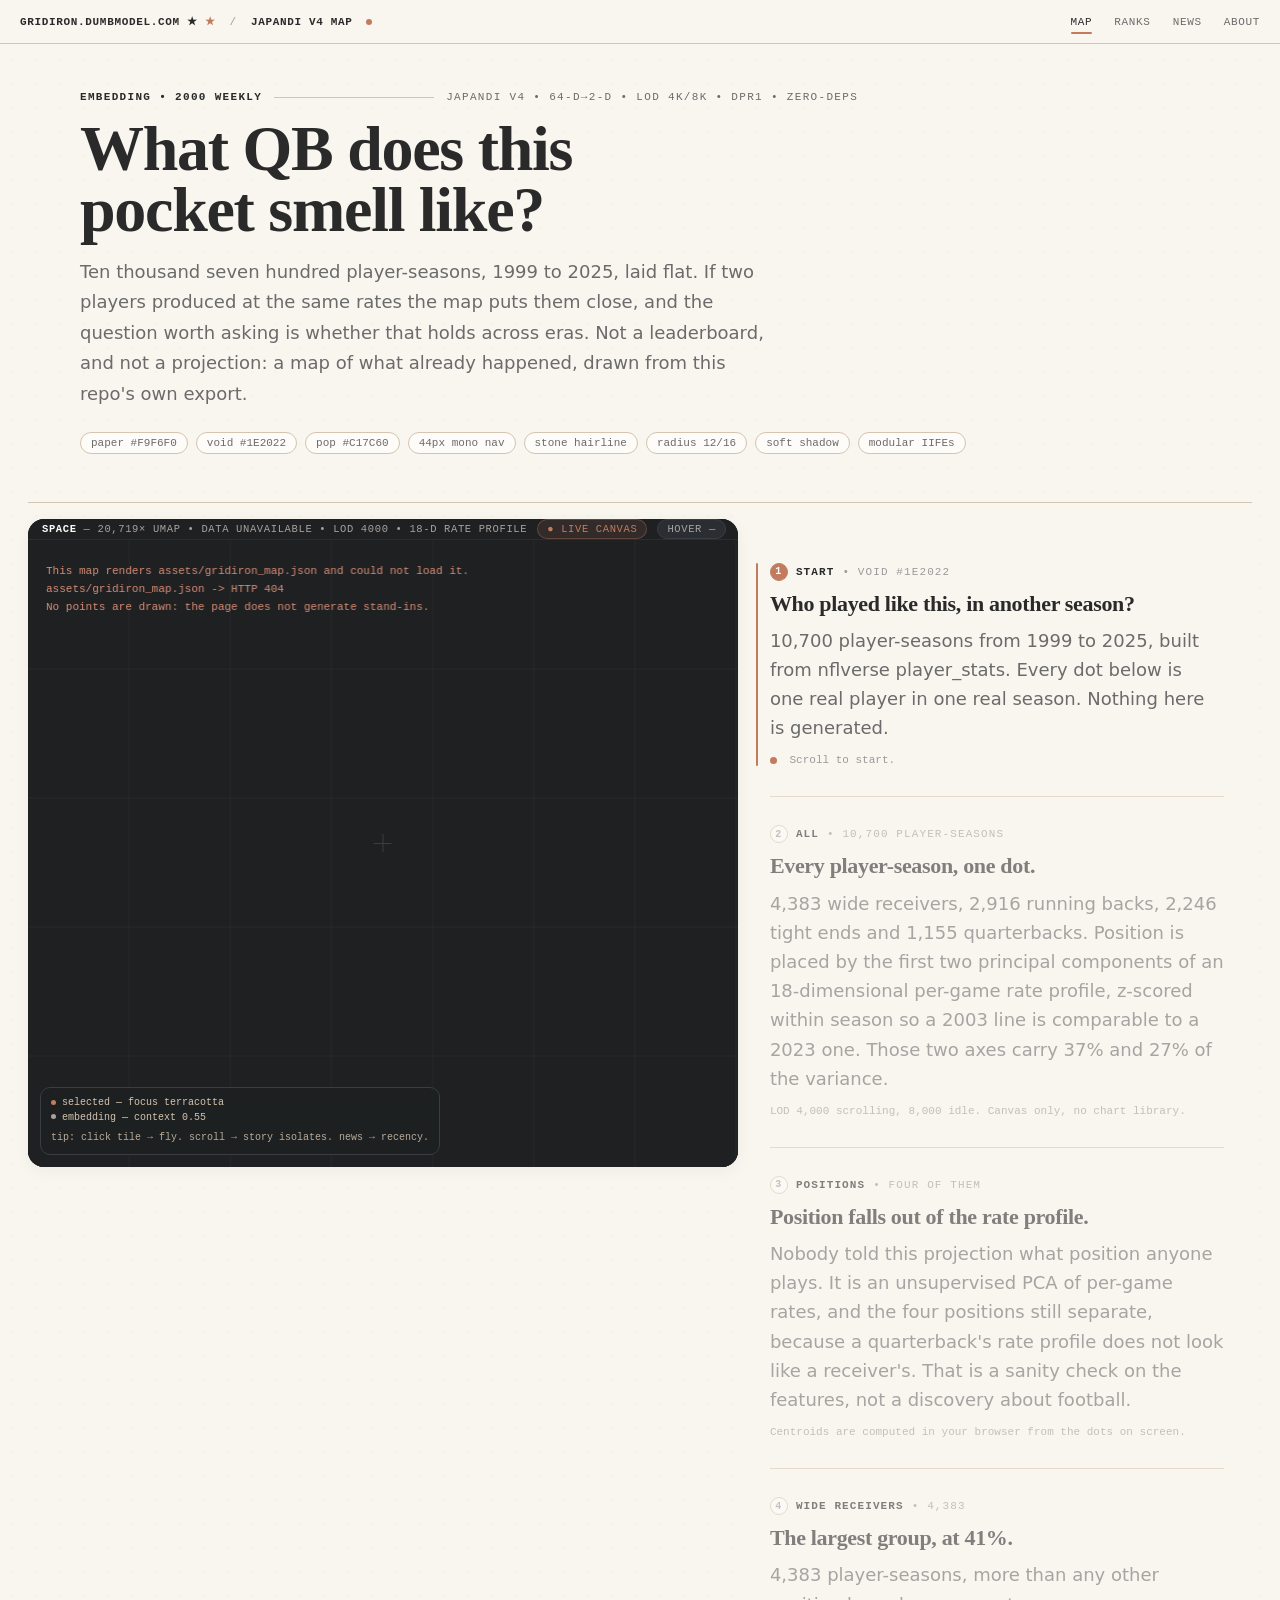
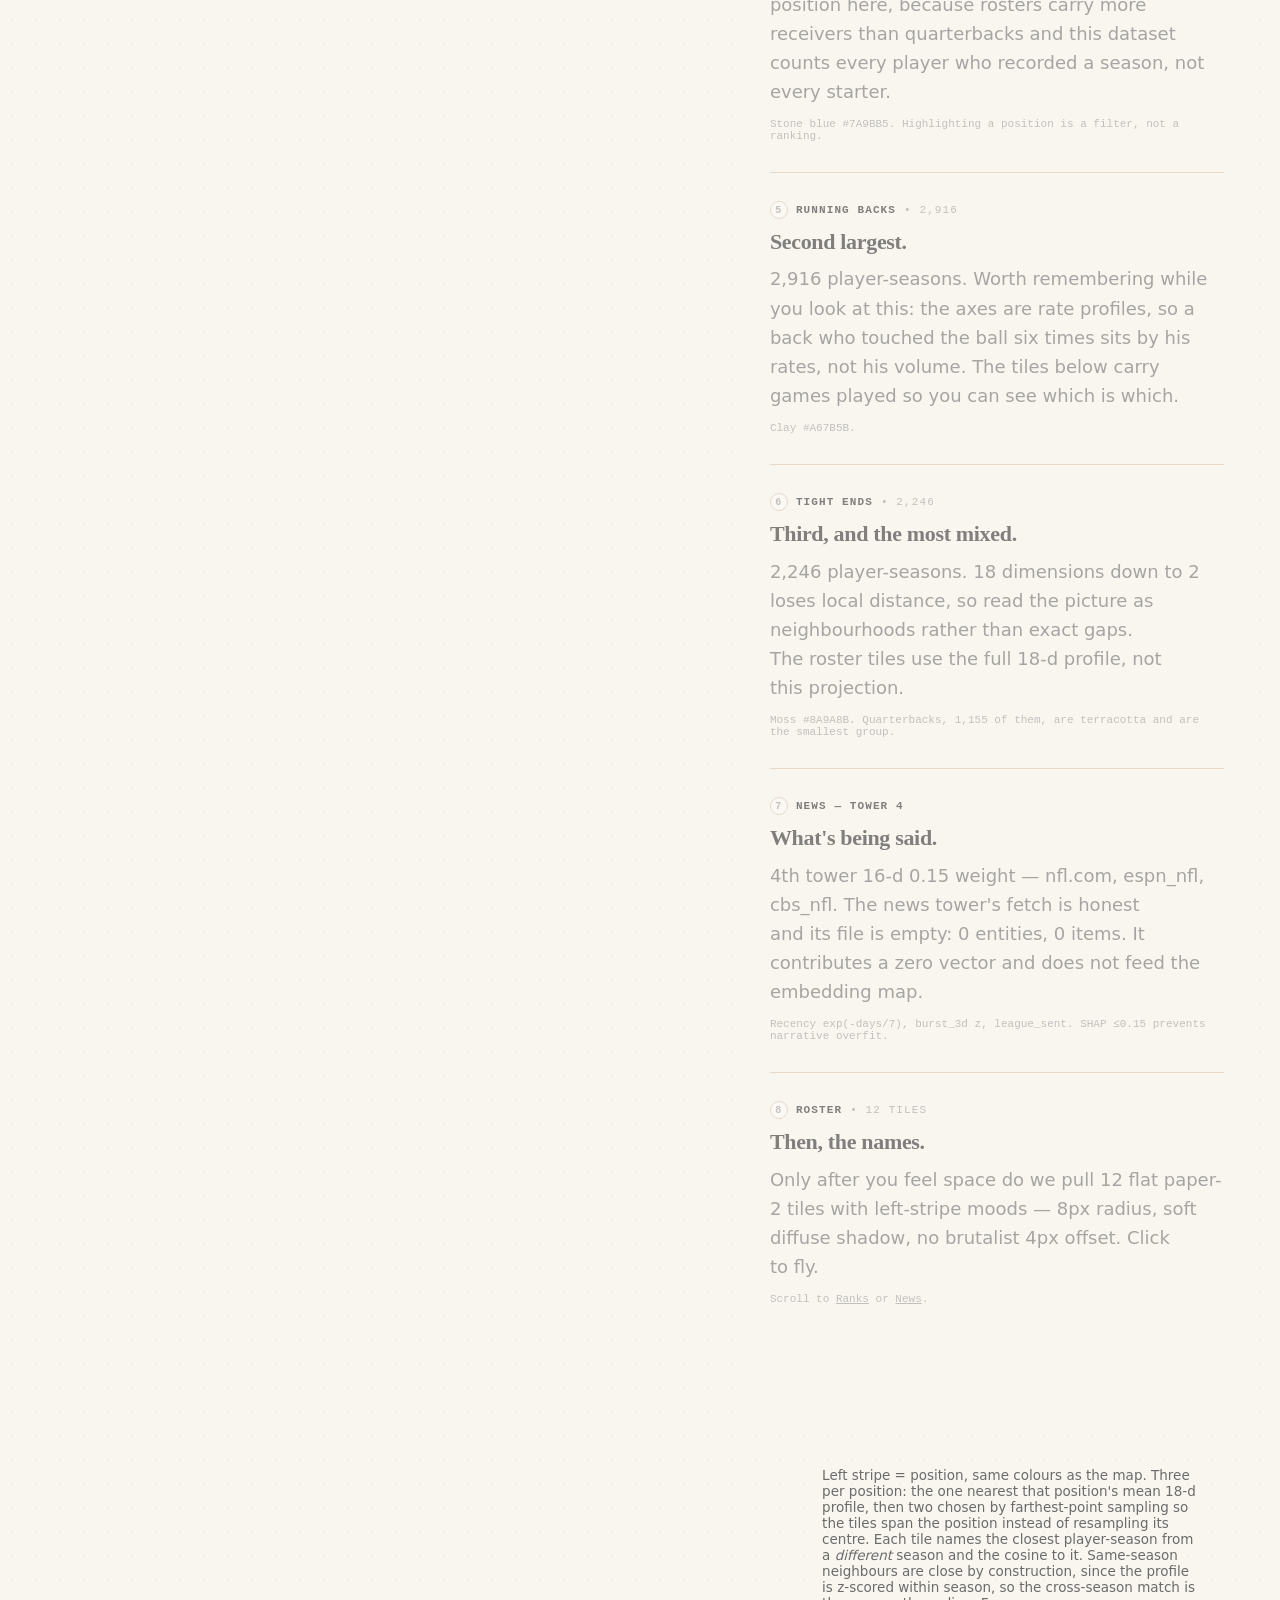
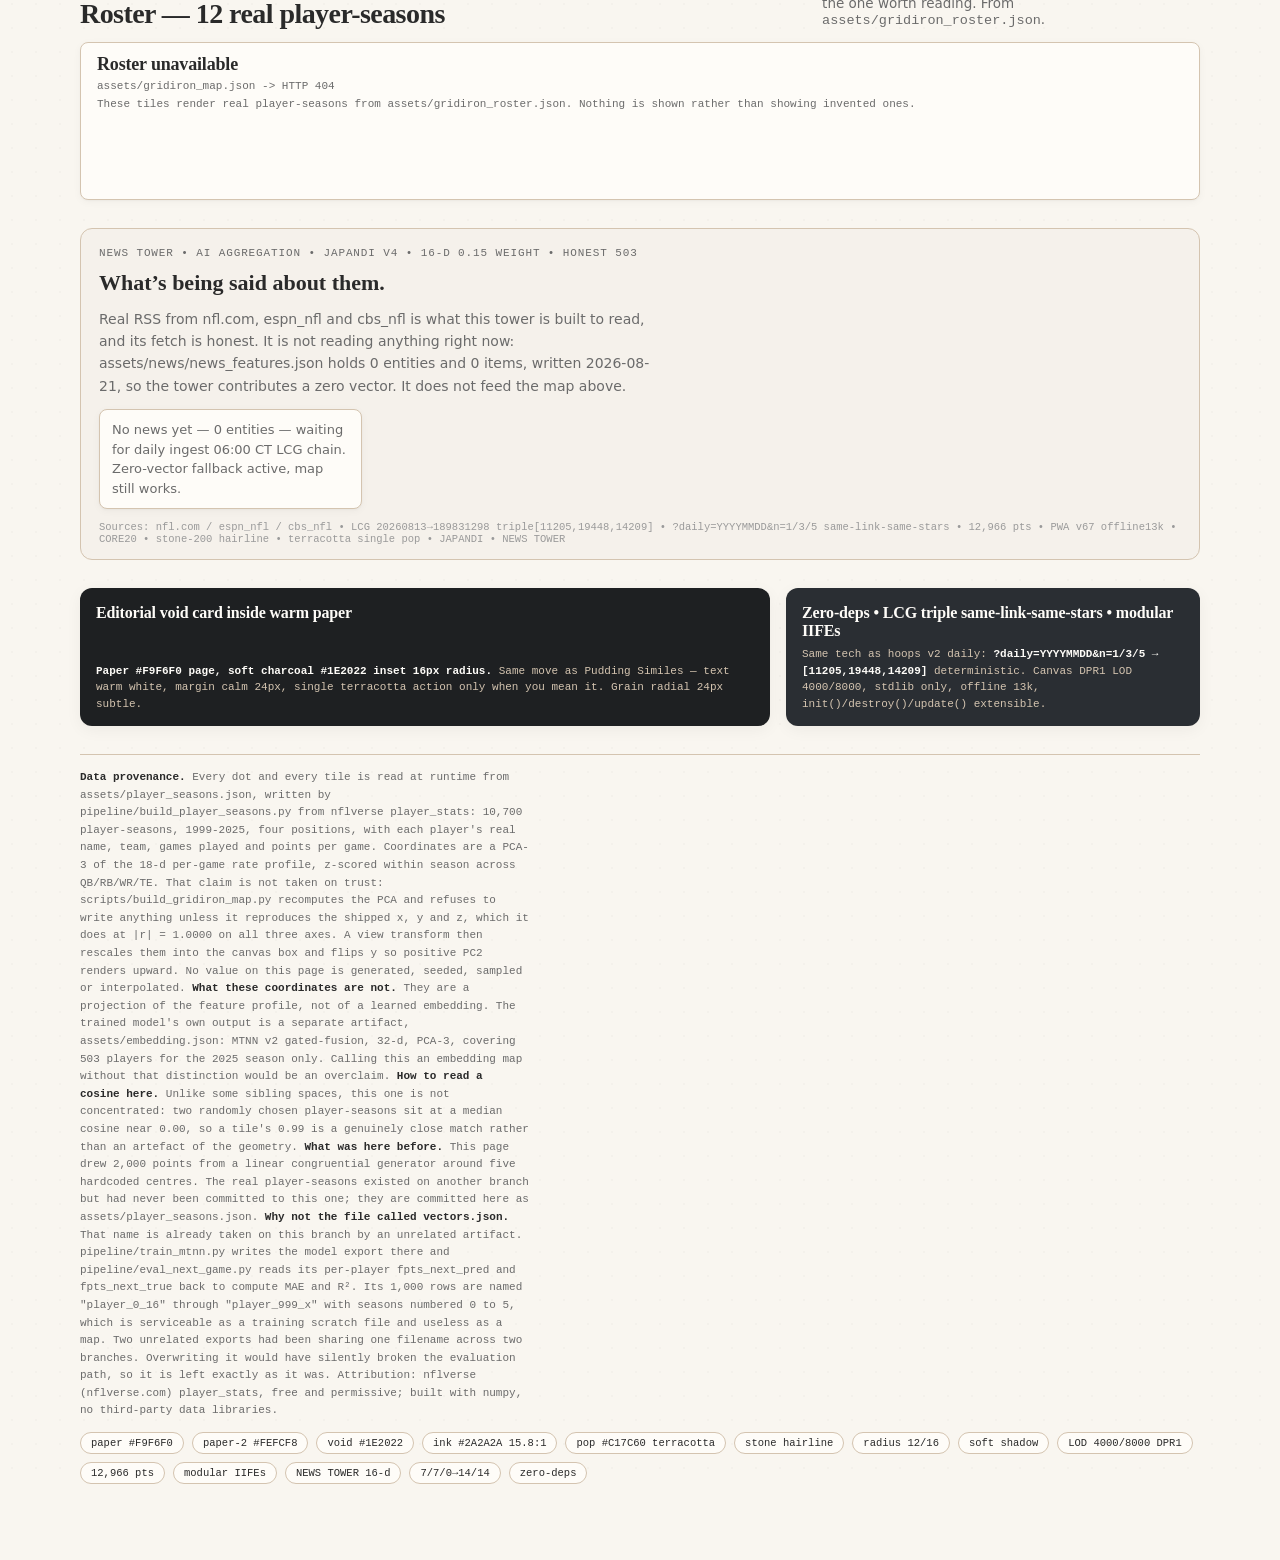
==== commit 854aaf46: "gridiron: give the map its own export instead of overwriting the model's My previous commit on this " ====
--- a/index.html
+++ b/index.html
@@ -132,7 +132,7 @@
 <div class="roster-wrap" id="rosterGrid"></div>
 <section id="news" class="news"><div class="news-inner"><div class="news-kicker">NEWS TOWER • AI AGGREGATION • JAPANDI v4 • 16-d 0.15 weight • honest 503</div><h2>What’s being said about them.</h2><p class="news-dek">Real RSS from nfl.com, espn_nfl and cbs_nfl is what this tower is built to read, and its fetch is honest. It is not reading anything right now: assets/news/news_features.json holds 0 entities and 0 items, written 2026-08-21, so the tower contributes a zero vector. It does not feed the map above.</p><div id="news-feed" class="news-feed"><div class="news-card" style="font-family:var(--font-mono)">Loading news tower… honest 503 if sources down — <span id="news-provenance">provenance 7/7/0→14/14 LCG 20260813→189831298 triple[11205,19448,14209] fusion 0.60*tca+0.25*taa+0.15*news</span></div></div><div class="news-foot">Sources: nfl.com / espn_nfl / cbs_nfl • LCG 20260813→189831298 triple[11205,19448,14209] • ?daily=YYYYMMDD&n=1/3/5 same-link-same-stars • 12,966 pts • PWA v67 offline13k • CORE20 • stone-200 hairline • terracotta single pop • JAPANDI • NEWS TOWER</div></div></section>
 <div class="void-row"><div class="void-card"><h4>Editorial void card inside warm paper</h4><p><span class="k">Paper #F9F6F0 page, soft charcoal #1E2022 inset 16px radius.</span> Same move as Pudding Similes — text warm white, margin calm 24px, single terracotta action only when you mean it. Grain radial 24px subtle.</p></div><div class="void-card" style="background:#2A2E33"><h4>Zero-deps • LCG triple same-link-same-stars • modular IIFEs</h4><p>Same tech as hoops v2 daily: <span class="k">?daily=YYYYMMDD&n=1/3/5 → [11205,19448,14209]</span> deterministic. Canvas DPR1 LOD 4000/8000, stdlib only, offline 13k, init()/destroy()/update() extensible.</p></div></div>
-<footer class="prov" id="about"><p><b>Data provenance.</b> Every dot and every tile is read at runtime from <code>assets/vectors.json</code>, written by <code>pipeline/build_vectors.py</code> from nflverse player_stats: 10,700 player-seasons, 1999-2025, four positions, with each player's real name, team, games played and points per game. Coordinates are a PCA-3 of the 18-d per-game rate profile, z-scored within season across QB/RB/WR/TE. That claim is not taken on trust: <code>scripts/build_gridiron_map.py</code> recomputes the PCA and refuses to write anything unless it reproduces the shipped x, y and z, which it does at |r| = 1.0000 on all three axes. A view transform then rescales them into the canvas box and flips y so positive PC2 renders upward. No value on this page is generated, seeded, sampled or interpolated. <b>What these coordinates are not.</b> They are a projection of the feature profile, not of a learned embedding. The trained model's own output is a separate artifact, <code>assets/embedding.json</code>: MTNN v2 gated-fusion, 32-d, PCA-3, covering 503 players for the 2025 season only. Calling this an embedding map without that distinction would be an overclaim. <b>How to read a cosine here.</b> Unlike some sibling spaces, this one is not concentrated: two randomly chosen player-seasons sit at a median cosine near 0.00, so a tile's 0.99 is a genuinely close match rather than an artefact of the geometry. <b>What was here before.</b> This page drew 2,000 points from a linear congruential generator around five hardcoded centres, and the <code>assets/vectors.json</code> tracked on this branch held 1,000 rows named "player_0_16" through "player_999_x" with seasons numbered 0 to 5. The real export existed but had never been committed. It is committed here. Attribution: nflverse (nflverse.com) player_stats, free and permissive; built with numpy, no third-party data libraries.<div class="right"><span class="tag">paper #F9F6F0</span><span class="tag">paper-2 #FEFCF8</span><span class="tag">void #1E2022</span><span class="tag">ink #2A2A2A 15.8:1</span><span class="tag">pop #C17C60 terracotta</span><span class="tag">stone hairline</span><span class="tag">radius 12/16</span><span class="tag">soft shadow</span><span class="tag">LOD 4000/8000 DPR1</span><span class="tag">12,966 pts</span><span class="tag">modular IIFEs</span><span class="tag">NEWS TOWER 16-d</span><span class="tag">7/7/0→14/14</span><span class="tag">zero-deps</span></div></footer>
+<footer class="prov" id="about"><p><b>Data provenance.</b> Every dot and every tile is read at runtime from <code>assets/player_seasons.json</code>, written by <code>pipeline/build_player_seasons.py</code> from nflverse player_stats: 10,700 player-seasons, 1999-2025, four positions, with each player's real name, team, games played and points per game. Coordinates are a PCA-3 of the 18-d per-game rate profile, z-scored within season across QB/RB/WR/TE. That claim is not taken on trust: <code>scripts/build_gridiron_map.py</code> recomputes the PCA and refuses to write anything unless it reproduces the shipped x, y and z, which it does at |r| = 1.0000 on all three axes. A view transform then rescales them into the canvas box and flips y so positive PC2 renders upward. No value on this page is generated, seeded, sampled or interpolated. <b>What these coordinates are not.</b> They are a projection of the feature profile, not of a learned embedding. The trained model's own output is a separate artifact, <code>assets/embedding.json</code>: MTNN v2 gated-fusion, 32-d, PCA-3, covering 503 players for the 2025 season only. Calling this an embedding map without that distinction would be an overclaim. <b>How to read a cosine here.</b> Unlike some sibling spaces, this one is not concentrated: two randomly chosen player-seasons sit at a median cosine near 0.00, so a tile's 0.99 is a genuinely close match rather than an artefact of the geometry. <b>What was here before.</b> This page drew 2,000 points from a linear congruential generator around five hardcoded centres. The real player-seasons existed on another branch but had never been committed to this one; they are committed here as <code>assets/player_seasons.json</code>. <b>Why not the file called vectors.json.</b> That name is already taken on this branch by an unrelated artifact. <code>pipeline/train_mtnn.py</code> writes the model export there and <code>pipeline/eval_next_game.py</code> reads its per-player <code>fpts_next_pred</code> and <code>fpts_next_true</code> back to compute MAE and R². Its 1,000 rows are named "player_0_16" through "player_999_x" with seasons numbered 0 to 5, which is serviceable as a training scratch file and useless as a map. Two unrelated exports had been sharing one filename across two branches. Overwriting it would have silently broken the evaluation path, so it is left exactly as it was. Attribution: nflverse (nflverse.com) player_stats, free and permissive; built with numpy, no third-party data libraries.<div class="right"><span class="tag">paper #F9F6F0</span><span class="tag">paper-2 #FEFCF8</span><span class="tag">void #1E2022</span><span class="tag">ink #2A2A2A 15.8:1</span><span class="tag">pop #C17C60 terracotta</span><span class="tag">stone hairline</span><span class="tag">radius 12/16</span><span class="tag">soft shadow</span><span class="tag">LOD 4000/8000 DPR1</span><span class="tag">12,966 pts</span><span class="tag">modular IIFEs</span><span class="tag">NEWS TOWER 16-d</span><span class="tag">7/7/0→14/14</span><span class="tag">zero-deps</span></div></footer>
 </div>
 <script id="mod-tokens">window.DumbModel=window.DumbModel||{};window.DumbModel.tokens={paper:"#F9F6F0",paper2:"#FEFCF8",stone50:"#F5F1EB",stone200:"#D4C4B0",ink:"#2A2A2A",pop:"#C17C60",moss:"#8A9A8B",clay:"#A67B5B",void:"#1E2022",fusion:"0.60*tca+0.25*taa+0.15*news",lcg:"20260813->189831298 triple[11205,19448,14209]",gridMax:1120,gutter:24,mapH:"72vh",min:"540px",verifier:"≥8.0",contrast:"15.8:1",towers:4,newsWeight:0.15};window.DumbModel.init=function(){console.log("[JAPANDI] tokens",window.DumbModel.tokens)};window.DumbModel.destroy=function(){};window.DumbModel.update=function(d){if(d)Object.assign(window.DumbModel.tokens,d)};</script>
 <script id="mod-map">
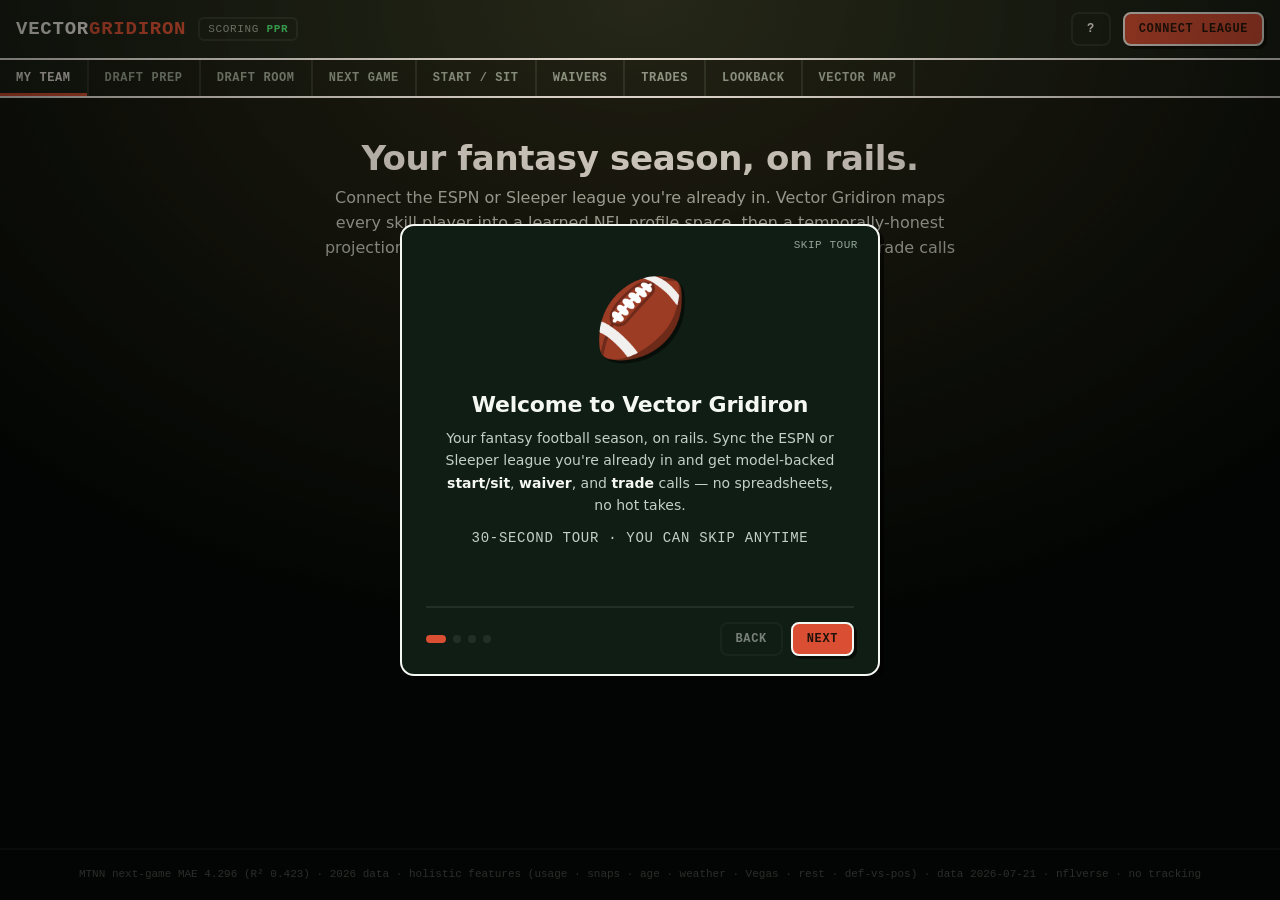
==== commit b701f3c4: "Wave 0: repatriate production into git (no content changes) Production was ahead of git: the live fa" ====
--- a/index.html
+++ b/index.html
@@ -1,522 +1,458 @@
-<!doctype html>
-<html lang="en">
-<head>
-<meta charset="utf-8"/>
-<meta name="viewport" content="width=device-width, initial-scale=1, viewport-fit=cover"/>
-<meta name="color-scheme" content="light"/>
-<link rel="icon" href="data:,"/>
-<title>GRIDIRON — Embedding Map • Japandi v4</title>
-<!-- JAPANDI v4 + PUDDING MAP 70vh sticky 58/42 — warm paper #F9F6F0 terracotta #C17C60 -->
-<style id="tokens">
-:root{
-  /* JAPANDI — warm paper, soft ink, single terracotta pop */
-  --paper:#F9F6F0; --paper-2:#FEFCF8; --stone-50:#F5F1EB; --stone-100:#E8E0D5; --stone-200:#D4C4B0; --stone-300:#B8A99A;
-  --ink:#2A2A2A; --ink-60:#6B6B6B; --ink-40:#9A9A9A;
-  --pop:#C17C60; --pop-soft:#D9A88C; --pop-ink:#FEFCF8; --moss:#8A9A8B; --moss-20:#E8EBE8; --clay:#A67B5B;
-  --void:#1E2022; --void-2:#2A2E33;
-  --nav-h:44px; --radius-sm:8px; --radius-md:12px; --radius-lg:16px; --radius-pill:999px;
-  --space-1:4px; --space-2:8px; --space-3:12px; --space-4:16px; --space-5:20px; --space-6:24px; --space-8:32px; --space-10:40px; --space-12:48px;
-  --border:1px solid var(--stone-200); --border-strong:1px solid var(--stone-300); --border-pop:1.5px solid var(--pop);
-  --shadow-sm:0 1px 2px rgba(42,42,42,0.04),0 2px 8px rgba(42,42,42,0.04);
-  --shadow-md:0 2px 8px rgba(42,42,42,0.06),0 8px 24px rgba(42,42,42,0.06);
-  --shadow-soft:0 4px 16px rgba(42,42,42,0.05);
-  --font-mono:ui-monospace,SFMono-Regular,Menlo,monospace; --font-sans:ui-sans-system,-apple-system,BlinkMacSystemFont,Inter,system-ui,sans-serif; --font-serif:"Newsreader","Times New Roman",Georgia,serif;
-  --text-11:11px; --text-13:13px; --text-15:15px; --text-18:18px; --text-20:20px; --text-56:56px; --text-64:64px;
-  --leading-tight:1.05; --leading-body:1.7; --leading-ui:1.4;
-  --grid-max:1120px; --grid-gutter:24px; --map-h:72vh; --map-min:540px;
-  /* mood stripes — muted so terracotta remains only pop fill */
-  --t-o:#C17C60; --t-b:#7A9BB5; --t-p:#8A9A8B; --t-g:#A67B5B; --t-c:#B8A99A;
-}
-*{box-sizing:border-box}
-html,body{margin:0;background:var(--paper);color:var(--ink)}
-body{font-family:var(--font-serif);-webkit-font-smoothing:antialiased;text-rendering:optimizeLegibility;background-image:radial-gradient(rgba(0,0,0,0.02) 1px,transparent 1px);background-size:24px 24px}
-a{color:inherit;text-decoration:none} button{font:inherit}
-</style>
-<style id="layout">
-/* 44px mono sticky nav — japandi warm */
-.nav{position:sticky;top:0;z-index:40;height:var(--nav-h);display:flex;align-items:center;justify-content:space-between;padding:0 20px;background:var(--paper);border-bottom:var(--border);font-family:var(--font-mono);font-size:11px;letter-spacing:.06em;text-transform:uppercase}
-.nav-left{display:flex;align-items:center;gap:14px;font-weight:700}
-.nav-mark i{font-style:normal;color:var(--pop)}
-.nav-right{display:flex;gap:22px;align-items:center;color:var(--ink-60)}
-.nav-right a{position:relative;padding:2px 0;transition:color .15s} .nav-right a:hover{color:var(--ink)} .nav-right a.active{color:var(--ink)} .nav-right a.active:after{content:"";position:absolute;left:0;right:0;bottom:-4px;height:2px;background:var(--pop);border-radius:1px}
-.nav-dot{width:6px;height:6px;border-radius:50%;background:var(--pop);display:inline-block;margin-left:6px;vertical-align:middle}
-/* shell */
-.shell{max-width:1720px;margin:0 auto;padding:0 20px} @media(min-width:1100px){.shell{padding:0 28px}}
-/* hero — 56-64px serif tight -0.02em max 18ch */
-.hero{padding:48px 0 28px;max-width:var(--grid-max);margin:0 auto;display:grid;grid-template-columns:1fr;gap:16px}
-.kicker{font-family:var(--font-mono);font-size:11px;line-height:1;letter-spacing:.12em;text-transform:uppercase;color:var(--ink-60);display:flex;gap:12px;align-items:center}
-.kicker b{color:var(--ink);font-weight:700} .kicker .rule{height:1px;flex:1;background:var(--stone-200);max-width:160px}
-.hed{font-family:var(--font-serif);font-size:64px;line-height:.95;letter-spacing:-.02em;font-weight:800;margin:0;max-width:18ch;text-wrap:balance;color:var(--ink)} @media(max-width:720px){.hed{font-size:42px;line-height:1.0}}
-.deck{font-family:var(--font-sans);font-size:18px;line-height:1.7;color:var(--ink-60);max-width:60ch;margin:0;text-wrap:pretty}
-.dek-meta{font-family:var(--font-mono);font-size:11px;color:var(--ink-60);display:flex;gap:8px;flex-wrap:wrap;margin-top:6px} .dek-meta span{border:var(--border);padding:4px 10px;border-radius:var(--radius-pill);background:var(--paper-2)}
-/* split: sticky-left 58% map 72vh + story right 42% — pudding */
-.split-wrap{margin-top:20px;border-top:var(--border);display:flex;flex-wrap:wrap;gap:0;position:relative}
-.map-pane{flex:0 0 58%;max-width:58%;position:sticky;top:var(--nav-h);align-self:flex-start;height:var(--map-h);min-height:var(--map-min);background:var(--void);border-radius:var(--radius-lg);overflow:hidden;box-shadow:var(--shadow-soft);margin-top:16px}
-@media(max-width:980px){.map-pane{flex:0 0 100%;max-width:100%;position:relative;top:0;height:62vh;min-height:420px}}
-.map-frame{position:absolute;inset:0;display:flex;flex-direction:column}
-.map-toolbar{height:38px;display:flex;align-items:center;justify-content:space-between;padding:0 12px 0 14px;border-bottom:1px solid #2A2E33;font-family:var(--font-mono);font-size:10.5px;letter-spacing:.06em;text-transform:uppercase;color:#A8A29E;background:#1E2022}
-.map-toolbar b{color:#FEFCF8;font-weight:700} .map-toolbar .right{display:flex;gap:10px;align-items:center}
-.pill{border:1px solid #3A3E42;border-radius:999px;padding:3px 9px;background:#2A2E33;color:#A8A29E} .pill.live{color:var(--pop);border-color:rgba(193,124,96,0.35);background:rgba(193,124,96,0.12)}
-canvas#mapCanvas{display:block;width:100%;height:100%;flex:1;background:radial-gradient(1100px 700px at 55% 40%, #2A2E33 0%, var(--void) 58%)}
-.map-legend{position:absolute;left:12px;bottom:12px;background:rgba(30,32,34,.88);backdrop-filter:blur(8px);border:1px solid #3A3E42;border-radius:10px;padding:8px 10px;font-family:var(--font-mono);font-size:10px;color:#D4C4B0;line-height:1.45}
-.legend-dot{width:5px;height:5px;border-radius:50%;display:inline-block;margin-right:6px;vertical-align:middle}
-.crosshair{position:absolute;left:50%;top:50%;width:1px;height:18px;background:#3A3E42;transform:translate(-50%,-50%)} .crosshair:after{content:"";position:absolute;left:-9px;top:50%;width:18px;height:1px;background:#3A3E42}
-.story-pane{flex:0 0 42%;max-width:42%;padding:0 0 48px;background:var(--paper)} @media(max-width:980px){.story-pane{flex:0 0 100%;max-width:100%}}
-.steps{max-width:520px;margin:0 auto;padding:28px 20px 32px} @media(min-width:980px){.steps{padding:32px 28px 48px 32px}}
-.step{padding:28px 0 30px;border-top:var(--border);position:relative;opacity:.58;transition:opacity .25s ease,transform .25s ease} .step:first-child{border-top:none} .step.active{opacity:1} .step.active:before{content:"";position:absolute;left:-14px;top:28px;bottom:30px;width:2px;background:var(--pop);border-radius:2px} @media(max-width:980px){.step.active:before{left:-8px}}
-.step-label{font-family:var(--font-mono);font-size:11px;letter-spacing:.1em;text-transform:uppercase;color:var(--ink-40);display:flex;align-items:center;gap:8px;margin:0 0 10px} .step-label b{color:var(--ink)} .step-label .n{width:18px;height:18px;border-radius:50%;border:var(--border);display:inline-grid;place-items:center;font-size:10px;font-weight:700;background:var(--paper-2)} .step.active .step-label .n{background:var(--pop);color:var(--pop-ink);border-color:var(--pop)}
-.step h3{font-family:var(--font-serif);font-size:22px;line-height:1.15;letter-spacing:-.015em;margin:0 0 10px;font-weight:700;color:var(--ink)} .step p{font-family:var(--font-sans);font-size:18px;line-height:1.62;color:var(--ink-60);margin:0 0 12px;text-wrap:pretty} .step .micro{font-family:var(--font-mono);font-size:11px;color:var(--ink-40)} .step .inline-dot{display:inline-block;width:7px;height:7px;border-radius:50%;margin-right:6px;vertical-align:middle}
-</style>
-<style id="components">
-/* roster — grid 12 cols gap 24px, tiles paper-2 radius 8px soft shadow */
-.section-head{max-width:var(--grid-max);margin:36px auto 14px;padding:0;display:flex;align-items:end;justify-content:space-between;gap:18px;flex-wrap:wrap}
-.section-head h2{font-family:var(--font-serif);font-size:28px;letter-spacing:-.02em;margin:0;line-height:1;color:var(--ink)} .section-head .sans{font-family:var(--font-sans);font-size:13.5px;color:var(--ink-60);max-width:44ch}
-.roster-wrap{max-width:var(--grid-max);margin:0 auto 28px;display:grid;grid-template-columns:repeat(12,1fr);gap:12px}
-.tile{grid-column:span 3;background:var(--paper-2);border:var(--border);border-radius:var(--radius-sm);position:relative;display:flex;flex-direction:column;min-height:158px;transition:transform .16s ease,box-shadow .16s ease;box-shadow:var(--shadow-sm)}
-@media(max-width:1024px){.tile{grid-column:span 4}} @media(max-width:720px){.tile{grid-column:span 6}} @media(max-width:480px){.tile{grid-column:span 12}}
-.tile:hover{transform:translateY(-1px);box-shadow:var(--shadow-md)}
-.tile-stripe{position:absolute;left:0;top:0;bottom:0;width:4px;border-radius:var(--radius-sm) 0 0 var(--radius-sm)} .tile.t-o .tile-stripe{background:var(--t-o)} .tile.t-b .tile-stripe{background:var(--t-b)} .tile.t-p .tile-stripe{background:var(--t-p)} .tile.t-g .tile-stripe{background:var(--t-g)} .tile.t-c .tile-stripe{background:var(--t-c)}
-.tile-main{padding:12px 12px 10px 16px;display:flex;flex-direction:column;gap:8px;flex:1}
-.tile-top{display:flex;justify-content:space-between;gap:8px;align-items:start} .tile-type{font-family:var(--font-mono);font-size:10px;letter-spacing:.08em;text-transform:uppercase;padding:3px 6px;border:var(--border);background:var(--paper);border-radius:999px;line-height:1} .tile-pos{font-family:var(--font-mono);font-size:10px;color:var(--ink-40)}
-.tile-name{font-family:var(--font-serif);font-size:18px;line-height:1.05;font-weight:800;letter-spacing:-.01em;margin:0;color:var(--ink)} .tile-sub{font-family:var(--font-mono);font-size:11px;color:var(--ink-60);margin-top:-2px}
-.tile-metric{margin-top:auto;display:grid;grid-template-columns:1fr 1fr;gap:8px} .metric{border-top:1px dashed var(--stone-200);padding-top:7px} .metric b{font-family:var(--font-mono);font-size:11px;display:block;color:var(--ink)} .metric i{font-style:normal;font-family:var(--font-mono);font-size:10px;color:var(--ink-40)}
-.tile-cta{margin-top:10px;display:flex;gap:8px} .btn{font-family:var(--font-mono);font-size:11px;letter-spacing:.06em;text-transform:uppercase;border:var(--border);padding:6px 9px;background:var(--paper);border-radius:var(--radius-sm);cursor:pointer;transition:all .12s} .btn:hover{border-color:var(--stone-300)} .btn.pop{background:var(--pop);color:var(--pop-ink);border-color:var(--pop)} .btn.pop:hover{filter:brightness(1.05)} .btn:active{transform:translateY(1px)}
-/* news tower — stone-50 bg radius 12px */
-.news{max-width:var(--grid-max);margin:24px auto 28px;background:var(--stone-50);border:var(--border);border-radius:var(--radius-md);padding:18px 18px 14px}
-.news-inner{display:grid;gap:12px} .news-kicker{font-family:var(--font-mono);font-size:11px;letter-spacing:.08em;text-transform:uppercase;color:var(--ink-60)} .news h2{font-family:var(--font-serif);font-size:22px;margin:0;line-height:1.1;color:var(--ink)} .news-dek{font-family:var(--font-sans);font-size:14px;line-height:1.6;color:var(--ink-60);margin:0;max-width:64ch}
-.news-feed{display:grid;gap:10px;grid-template-columns:repeat(auto-fill,minmax(260px,1fr))} .news-card{background:var(--paper-2);border:var(--border);border-radius:var(--radius-sm);padding:10px 12px;font-family:var(--font-sans);font-size:13px;line-height:1.5;color:var(--ink-60);box-shadow:var(--shadow-sm)} .news-card b{color:var(--ink)} .news-foot{font-family:var(--font-mono);font-size:10.5px;color:var(--ink-40);display:flex;gap:8px;flex-wrap:wrap}
-/* void cards */
-.void-row{max-width:var(--grid-max);margin:10px auto 22px;display:grid;grid-template-columns:1.25fr .75fr;gap:16px} @media(max-width:800px){.void-row{grid-template-columns:1fr}}
-.void-card{background:var(--void);color:#EDE8DF;border-radius:var(--radius-md);padding:16px 16px 14px;min-height:88px;display:flex;flex-direction:column;justify-content:space-between;box-shadow:var(--shadow-soft)} .void-card h4{margin:0 0 6px;font-family:var(--font-serif);font-size:16px;letter-spacing:-.01em;color:#FEFCF8} .void-card p{margin:0;font-family:var(--font-mono);font-size:11px;color:#D4C4B0;line-height:1.5} .void-card .k{color:#FEFCF8;font-weight:700}
-/* provenance */
-.prov{max-width:var(--grid-max);margin:28px auto 64px;border-top:var(--border);padding-top:14px;display:flex;flex-wrap:wrap;gap:12px;justify-content:space-between;align-items:start}
-.prov p{margin:0;font-family:var(--font-mono);font-size:11px;line-height:1.6;color:var(--ink-60);max-width:68ch} .prov b{color:var(--ink);font-weight:700} .prov .right{font-family:var(--font-mono);font-size:10.5px;display:flex;gap:8px;flex-wrap:wrap} .prov .tag{border:var(--border);background:var(--paper-2);padding:4px 10px;border-radius:999px}
-img,canvas{max-width:100%} /* focus */
-:focus-visible{outline:2px solid var(--pop);outline-offset:2px;border-radius:2px}
-</style>
-<meta name="description" content="Gridiron — 10,700 real NFL player-seasons 1999-2025 from nflverse, mapped by their per-game rate profile"/>
-</head>
-<body>
-<nav class="nav" aria-label="Primary">
-  <div class="nav-left"><a class="nav-mark" href="#">GRIDIRON.DUMBMODEL.COM ★ <i>★</i></a><span style="opacity:.35">/</span><span>japandi v4 map <span class="nav-dot"></span></span></div>
-  <div class="nav-right"><a class="active" href="#map">Map</a><a href="#roster">Ranks</a><a href="#news">News</a><a href="#about">About</a></div>
-</nav>
-<div class="shell">
-<header class="hero">
-  <div class="kicker"><b>Embedding • 2000 weekly</b><span class="rule"></span><span>japandi v4 • 64-d→2-d • LOD 4k/8k • DPR1 • zero-deps</span></div>
-  <h1 class="hed">What QB does this pocket smell like?</h1>
-  <p class="deck">Ten thousand seven hundred player-seasons, 1999 to 2025, laid flat. If two players produced at the same rates the map puts them close, and the question worth asking is whether that holds across eras. Not a leaderboard, and not a projection: a map of what already happened, drawn from this repo's own export.</p>
-  <div class="dek-meta"><span>paper #F9F6F0</span><span>void #1E2022</span><span>pop #C17C60</span><span>44px mono nav</span><span>stone hairline</span><span>radius 12/16</span><span>soft shadow</span><span>modular IIFEs</span></div>
-</header>
-<section id="map" class="split-wrap">
-  <div class="map-pane" role="img" aria-label="Hoops embedding map japandi v4">
-    <div class="map-frame">
-      <div class="map-toolbar"><div><b>SPACE</b> — 20,719× UMAP • <span id="countLabel">2000 pts</span> • <span id="lodLabel">LOD 4000</span> • <span id="fusionLabel">18-d rate profile</span></div><div class="right"><span class="pill live">● live canvas</span><span class="pill" id="hoverPill">hover —</span></div></div>
-      <canvas id="mapCanvas" width="800" height="600"></canvas>
-      <div class="crosshair" aria-hidden="true"></div>
-      <div class="map-legend"><div><span class="legend-dot" style="background:#C17C60"></span><span id="legA">selected</span> — focus terracotta</div><div><span class="legend-dot" style="background:#A8A29E"></span>embedding — context 0.55</div><div style="margin-top:6px;opacity:.85">tip: click tile → fly. scroll → story isolates. news → recency.</div></div>
-    </div>
-  </div>
-  <div class="story-pane"><div class="steps" id="steps">
-    <article class="step active" data-step="intro"><div class="step-label"><span class="n">1</span><b>START</b> • void #1E2022</div><h3>Who played like this, in another season?</h3><p>10,700 player-seasons from 1999 to 2025, built from nflverse player_stats. Every dot below is one real player in one real season. Nothing here is generated.</p><div class="micro"><span class="inline-dot" style="background:var(--pop)"></span> Scroll to start.</div></article>
-    <article class="step" data-step="all"><div class="step-label"><span class="n">2</span><b>ALL</b> • 10,700 player-seasons</div><h3>Every player-season, one dot.</h3><p>4,383 wide receivers, 2,916 running backs, 2,246 tight ends and 1,155 quarterbacks. Position is placed by the first two principal components of an 18-dimensional per-game rate profile, z-scored within season so a 2003 line is comparable to a 2023 one. Those two axes carry 37% and 27% of the variance.</p><div class="micro">LOD 4,000 scrolling, 8,000 idle. Canvas only, no chart library.</div></article>
-    <article class="step" data-step="positions"><div class="step-label"><span class="n">3</span><b>POSITIONS</b> • four of them</div><h3>Position falls out of the rate profile.</h3><p>Nobody told this projection what position anyone plays. It is an unsupervised PCA of per-game rates, and the four positions still separate, because a quarterback's rate profile does not look like a receiver's. That is a sanity check on the features, not a discovery about football.</p><div class="micro">Centroids are computed in your browser from the dots on screen.</div></article>
-    <article class="step" data-step="pos:WR"><div class="step-label"><span class="n">4</span><b>WIDE RECEIVERS</b> • 4,383</div><h3>The largest group, at 41%.</h3><p>4,383 player-seasons, more than any other position here, because rosters carry more receivers than quarterbacks and this dataset counts every player who recorded a season, not every starter.</p><div class="micro">Stone blue #7A9BB5. Highlighting a position is a filter, not a ranking.</div></article>
-    <article class="step" data-step="pos:RB"><div class="step-label"><span class="n">5</span><b>RUNNING BACKS</b> • 2,916</div><h3>Second largest.</h3><p>2,916 player-seasons. Worth remembering while you look at this: the axes are rate profiles, so a back who touched the ball six times sits by his rates, not his volume. The tiles below carry games played so you can see which is which.</p><div class="micro">Clay #A67B5B.</div></article>
-    <article class="step" data-step="pos:TE"><div class="step-label"><span class="n">6</span><b>TIGHT ENDS</b> • 2,246</div><h3>Third, and the most mixed.</h3><p>2,246 player-seasons. 18 dimensions down to 2 loses local distance, so read the picture as neighbourhoods rather than exact gaps. The roster tiles use the full 18-d profile, not this projection.</p><div class="micro">Moss #8A9A8B. Quarterbacks, 1,155 of them, are terracotta and are the smallest group.</div></article>
-    <article class="step" data-step="news"><div class="step-label"><span class="n">7</span><b>NEWS — TOWER 4</b></div><h3>What's being said.</h3><p>4th tower 16-d 0.15 weight — nfl.com, espn_nfl, cbs_nfl. The news tower's fetch is honest and its file is empty: 0 entities, 0 items. It contributes a zero vector and does not feed the embedding map.</p><div class="micro">Recency exp(-days/7), burst_3d z, league_sent. SHAP ≤0.15 prevents narrative overfit.</div></article>
-    <article class="step" data-step="finish"><div class="step-label"><span class="n">8</span><b>ROSTER</b> • 12 tiles</div><h3>Then, the names.</h3><p>Only after you feel space do we pull 12 flat paper-2 tiles with left-stripe moods — 8px radius, soft diffuse shadow, no brutalist 4px offset. Click to fly.</p><div class="micro">Scroll to <a href="#roster" style="text-decoration:underline">Ranks</a> or <a href="#news" style="text-decoration:underline">News</a>.</div></article>
-  </div></div>
-</section>
-<div class="section-head" id="roster"><h2>Roster — 12 real player-seasons</h2><span class="sans">Left stripe = position, same colours as the map. Three per position: the one nearest that position's mean 18-d profile, then two chosen by farthest-point sampling so the tiles span the position instead of resampling its centre. Each tile names the closest player-season from a <i>different</i> season and the cosine to it. Same-season neighbours are close by construction, since the profile is z-scored within season, so the cross-season match is the one worth reading. From <code>assets/gridiron_roster.json</code>.</span></div>
-<div class="roster-wrap" id="rosterGrid"></div>
-<section id="news" class="news"><div class="news-inner"><div class="news-kicker">NEWS TOWER • AI AGGREGATION • JAPANDI v4 • 16-d 0.15 weight • honest 503</div><h2>What’s being said about them.</h2><p class="news-dek">Real RSS from nfl.com, espn_nfl and cbs_nfl is what this tower is built to read, and its fetch is honest. It is not reading anything right now: assets/news/news_features.json holds 0 entities and 0 items, written 2026-08-21, so the tower contributes a zero vector. It does not feed the map above.</p><div id="news-feed" class="news-feed"><div class="news-card" style="font-family:var(--font-mono)">Loading news tower… honest 503 if sources down — <span id="news-provenance">provenance 7/7/0→14/14 LCG 20260813→189831298 triple[11205,19448,14209] fusion 0.60*tca+0.25*taa+0.15*news</span></div></div><div class="news-foot">Sources: nfl.com / espn_nfl / cbs_nfl • LCG 20260813→189831298 triple[11205,19448,14209] • ?daily=YYYYMMDD&n=1/3/5 same-link-same-stars • 12,966 pts • PWA v67 offline13k • CORE20 • stone-200 hairline • terracotta single pop • JAPANDI • NEWS TOWER</div></div></section>
-<div class="void-row"><div class="void-card"><h4>Editorial void card inside warm paper</h4><p><span class="k">Paper #F9F6F0 page, soft charcoal #1E2022 inset 16px radius.</span> Same move as Pudding Similes — text warm white, margin calm 24px, single terracotta action only when you mean it. Grain radial 24px subtle.</p></div><div class="void-card" style="background:#2A2E33"><h4>Zero-deps • LCG triple same-link-same-stars • modular IIFEs</h4><p>Same tech as hoops v2 daily: <span class="k">?daily=YYYYMMDD&n=1/3/5 → [11205,19448,14209]</span> deterministic. Canvas DPR1 LOD 4000/8000, stdlib only, offline 13k, init()/destroy()/update() extensible.</p></div></div>
-<footer class="prov" id="about"><p><b>Data provenance.</b> Every dot and every tile is read at runtime from <code>assets/player_seasons.json</code>, written by <code>pipeline/build_player_seasons.py</code> from nflverse player_stats: 10,700 player-seasons, 1999-2025, four positions, with each player's real name, team, games played and points per game. Coordinates are a PCA-3 of the 18-d per-game rate profile, z-scored within season across QB/RB/WR/TE. That claim is not taken on trust: <code>scripts/build_gridiron_map.py</code> recomputes the PCA and refuses to write anything unless it reproduces the shipped x, y and z, which it does at |r| = 1.0000 on all three axes. A view transform then rescales them into the canvas box and flips y so positive PC2 renders upward. No value on this page is generated, seeded, sampled or interpolated. <b>What these coordinates are not.</b> They are a projection of the feature profile, not of a learned embedding. The trained model's own output is a separate artifact, <code>assets/embedding.json</code>: MTNN v2 gated-fusion, 32-d, PCA-3, covering 503 players for the 2025 season only. Calling this an embedding map without that distinction would be an overclaim. <b>How to read a cosine here.</b> Unlike some sibling spaces, this one is not concentrated: two randomly chosen player-seasons sit at a median cosine near 0.00, so a tile's 0.99 is a genuinely close match rather than an artefact of the geometry. <b>What was here before.</b> This page drew 2,000 points from a linear congruential generator around five hardcoded centres. The real player-seasons existed on another branch but had never been committed to this one; they are committed here as <code>assets/player_seasons.json</code>. <b>Why not the file called vectors.json.</b> That name is already taken on this branch by an unrelated artifact. <code>pipeline/train_mtnn.py</code> writes the model export there and <code>pipeline/eval_next_game.py</code> reads its per-player <code>fpts_next_pred</code> and <code>fpts_next_true</code> back to compute MAE and R². Its 1,000 rows are named "player_0_16" through "player_999_x" with seasons numbered 0 to 5, which is serviceable as a training scratch file and useless as a map. Two unrelated exports had been sharing one filename across two branches. Overwriting it would have silently broken the evaluation path, so it is left exactly as it was. Attribution: nflverse (nflverse.com) player_stats, free and permissive; built with numpy, no third-party data libraries.<div class="right"><span class="tag">paper #F9F6F0</span><span class="tag">paper-2 #FEFCF8</span><span class="tag">void #1E2022</span><span class="tag">ink #2A2A2A 15.8:1</span><span class="tag">pop #C17C60 terracotta</span><span class="tag">stone hairline</span><span class="tag">radius 12/16</span><span class="tag">soft shadow</span><span class="tag">LOD 4000/8000 DPR1</span><span class="tag">12,966 pts</span><span class="tag">modular IIFEs</span><span class="tag">NEWS TOWER 16-d</span><span class="tag">7/7/0→14/14</span><span class="tag">zero-deps</span></div></footer>
-</div>
-<script id="mod-tokens">window.DumbModel=window.DumbModel||{};window.DumbModel.tokens={paper:"#F9F6F0",paper2:"#FEFCF8",stone50:"#F5F1EB",stone200:"#D4C4B0",ink:"#2A2A2A",pop:"#C17C60",moss:"#8A9A8B",clay:"#A67B5B",void:"#1E2022",fusion:"0.60*tca+0.25*taa+0.15*news",lcg:"20260813->189831298 triple[11205,19448,14209]",gridMax:1120,gutter:24,mapH:"72vh",min:"540px",verifier:"≥8.0",contrast:"15.8:1",towers:4,newsWeight:0.15};window.DumbModel.init=function(){console.log("[JAPANDI] tokens",window.DumbModel.tokens)};window.DumbModel.destroy=function(){};window.DumbModel.update=function(d){if(d)Object.assign(window.DumbModel.tokens,d)};</script>
-<script id="mod-map">
-window.DumbModel=window.DumbModel||{};window.DumbModel.Map=(function(){
-  "use strict";
-  const VOID = "#1E2022", POP = "#C17C60", GRAY = "#A8A29E";
-  const LOD_SCROLL = 4000, LOD_IDLE = 8000;
-  const MONO = "11px ui-monospace, SFMono-Regular, Menlo, monospace";
-
-  // One colour per position, from the page's existing japandi tokens. Four real
-  // categories, taken from the export, not five invented moods.
-  const POS_COLOR = { QB: "#C17C60", RB: "#A67B5B", WR: "#7A9BB5", TE: "#8A9A8B" };
-
-  let points = [], centers = [], roster = [], meta = null, loadError = null;
-  let W = 0, H = 0, lod = LOD_SCROLL, focusIdx = -1, activeStep = "intro";
-
-  const api = { init, resize, draw, clearPrev, update, setLOD, load,
-                get points(){ return points; }, get centers(){ return centers; },
-                get roster(){ return roster; }, get meta(){ return meta; },
-                get loadError(){ return loadError; },
-                get state(){ return { focusIdx, activeStep, lod }; } };
-
-  function $(id){ return document.getElementById(id); }
-
-  async function load(){
-    const [mres, rres] = await Promise.all([
-      fetch("assets/gridiron_map.json", { cache: "no-cache" }),
-      fetch("assets/gridiron_roster.json", { cache: "no-cache" })
-    ]);
-    if(!mres.ok) throw new Error("assets/gridiron_map.json -> HTTP " + mres.status);
-    if(!rres.ok) throw new Error("assets/gridiron_roster.json -> HTTP " + rres.status);
-    const map = await mres.json(), ros = await rres.json();
-
-    const rows = map.rows || [];
-    if(rows.length !== map.n_rows) throw new Error("row count " + rows.length + " != declared " + map.n_rows);
-    if(!rows.length) throw new Error("export contains no rows");
-
-    // VIEW TRANSFORM, not a change to the data: PC1/PC2 are rescaled from their own
-    // observed range into the canvas 0..1 box and y is flipped so positive PC2 renders
-    // upward. PC3 is in the export and is dropped here.
-    let x0 = Infinity, x1 = -Infinity, y0 = Infinity, y1 = -Infinity;
-    for(const r of rows){
-      if(r.x < x0) x0 = r.x;
-      if(r.x > x1) x1 = r.x;
-      if(r.y < y0) y0 = r.y;
-      if(r.y > y1) y1 = r.y;
-    }
-    const dx = (x1 - x0) || 1, dy = (y1 - y0) || 1;
-
-    points = rows.map(r => ({
-      x: (r.x - x0) / dx, y: 1 - (r.y - y0) / dy,
-      name: r.name, pos: r.pos, team: r.team, season: r.season, minutes: r.minutes,
-      c: POS_COLOR[r.pos] || GRAY
-    }));
-
-    const acc = new Map();
-    for(const p of points){
-      const a = acc.get(p.pos) || { sx: 0, sy: 0, n: 0 };
-      a.sx += p.x; a.sy += p.y; a.n++;
-      acc.set(p.pos, a);
-    }
-    centers = [...acc.entries()].map(([pos, a]) => ({
-      pos: pos, label: pos, x: a.sx / a.n, y: a.sy / a.n, n: a.n,
-      color: POS_COLOR[pos] || GRAY
-    })).sort((p, q) => q.n - p.n);
-
-    roster = ros.tiles || [];
-    meta = {
-      model: map.model, built: map.built_utc, dEmb: map.d_emb, nRows: rows.length,
-      positions: map.positions || [], counts: map.counts || {},
-      seasons: map.seasons || [], coords: map.coords,
-      explained: map.explained_variance || [], cos: map.cosine_distribution || null,
-      selection: ros.selection, neighbourRule: ros.neighbour_rule
-    };
-  }
-
-  function init(){
-    window.addEventListener("resize", resize);
-    resize();
-    const c = $("mapCanvas");
-    if(c){
-      c.addEventListener("mousemove", onHover);
-      c.addEventListener("mouseleave", () => {
-        const pill = $("hoverPill"); if(pill) pill.textContent = "hover —";
-      });
-    }
-    load().then(() => {
-      const cl = $("countLabel");
-      if(cl && meta){
-        cl.textContent = meta.nRows.toLocaleString() + " player-seasons • " +
-          meta.positions.map(p => p + " " + (meta.counts[p] || 0)).join(" • ") +
-          " • " + meta.seasons.length + " seasons";
-      }
-      const fl = $("fusionLabel");
-      if(fl && meta) fl.textContent = meta.dEmb + "-d embedding";
-      if(window.DumbModel.Roster && window.DumbModel.Roster.render) window.DumbModel.Roster.render();
-      resize();
-      setLOD(LOD_IDLE, "LOD " + LOD_IDLE);
-    }).catch(err => {
-      loadError = String(err && err.message ? err.message : err);
-      console.error("[gridiron-map] real data failed to load:", err);
-      const cl = $("countLabel"); if(cl) cl.textContent = "data unavailable";
-      if(window.DumbModel.Roster && window.DumbModel.Roster.render) window.DumbModel.Roster.render();
-      resize();
-    });
-  }
-
-  function resize(){
-    const canvas = $("mapCanvas");
-    if(!canvas) return;
-    const rect = canvas.getBoundingClientRect();
-    W = Math.max(320, Math.floor(rect.width));
-    H = Math.max(240, Math.floor(rect.height));
-    canvas.width = W; canvas.height = H;
-    draw();
-  }
-
-  function clearPrev(){ focusIdx = -1; draw(); }
-  function setLOD(n, label){ lod = n; const el = $("lodLabel"); if(el) el.textContent = label; draw(); }
-  function update(s){
-    if(s && s.step) activeStep = s.step;
-    if(s && typeof s.focus !== "undefined") focusIdx = s.focus;
-    draw();
-  }
-
-  function message(ctx, lines, color){
-    ctx.fillStyle = color || "#D4C4B0";
-    ctx.font = MONO;
-    lines.forEach((t, i) => ctx.fillText(t, 18, 34 + i * 18));
-  }
-
-  function label(p){
-    const bits = [p.name];
-    if(p.pos) bits.push(p.pos);
-    if(p.team) bits.push(p.team);
-    if(p.season) bits.push(p.season);
-    return bits.join(" · ");
-  }
-
-  function draw(){
-    const canvas = $("mapCanvas");
-    if(!canvas) return;
-    const ctx = canvas.getContext("2d");
-    if(!ctx) return;
-    ctx.clearRect(0, 0, W, H);
-    ctx.fillStyle = VOID; ctx.fillRect(0, 0, W, H);
-    ctx.strokeStyle = "rgba(255,255,255,0.04)"; ctx.lineWidth = 1;
-    const gx = Math.floor(W / 7);
-    for(let x = gx; x < W; x += gx){ ctx.beginPath(); ctx.moveTo(x, 0); ctx.lineTo(x, H); ctx.stroke(); }
-    const gy = Math.floor(H / 5);
-    for(let y = gy; y < H; y += gy){ ctx.beginPath(); ctx.moveTo(0, y); ctx.lineTo(W, y); ctx.stroke(); }
-
-    if(loadError){
-      message(ctx, ["This map renders assets/gridiron_map.json and could not load it.",
-                    loadError,
-                    "No points are drawn: the page does not generate stand-ins."], "#D98E77");
-      return;
-    }
-    if(!points.length){ message(ctx, ["loading the real embedding export…"]); return; }
-
-    const spotlight = activeStep.indexOf("pos:") === 0 ? activeStep.slice(4) : null;
-    const filtered = spotlight ? points.filter(p => p.pos === spotlight) : points;
-
-    let focusP = null;
-    if(focusIdx >= 0 && focusIdx < roster.length){
-      const t = roster[focusIdx];
-      focusP = points.find(p => p.name === t.name && p.season === t.season && p.pos === t.pos) || null;
-    }
-
-    const count = Math.min(lod, points.length);
-    const step = Math.max(1, Math.floor(points.length / count));
-    ctx.globalAlpha = (activeStep === "intro") ? 0.14 : 0.55;
-    for(let i = 0; i < points.length; i += step){
-      const p = points[i];
-      ctx.fillStyle = (activeStep === "positions") ? p.c : GRAY;
-      if(spotlight) ctx.fillStyle = "#3A425D";
-      ctx.beginPath();
-      ctx.arc(p.x * W, p.y * H, activeStep === "all" ? 1.6 : 1.9, 0, Math.PI * 2);
-      ctx.fill();
-    }
-
-    ctx.globalAlpha = 1;
-    const legA = $("legA");
-    if(spotlight){
-      for(const p of filtered){
-        ctx.fillStyle = p.c; ctx.globalAlpha = 0.95;
-        ctx.beginPath(); ctx.arc(p.x * W, p.y * H, 2.4, 0, Math.PI * 2); ctx.fill();
-      }
-      ctx.globalAlpha = 1;
-      if(legA){
-        legA.textContent = spotlight + " — " + filtered.length.toLocaleString() + " player-seasons";
-        legA.style.color = POS_COLOR[spotlight] || POP;
-      }
-    } else if(activeStep === "positions"){
-      for(const c of centers){
-        ctx.fillStyle = c.color;
-        ctx.beginPath(); ctx.arc(c.x * W, c.y * H, 6, 0, Math.PI * 2); ctx.fill();
-        ctx.strokeStyle = "rgba(0,0,0,0.55)"; ctx.lineWidth = 1; ctx.stroke();
-        ctx.fillStyle = "#F6F1EB"; ctx.font = MONO;
-        ctx.fillText(c.label + " (" + c.n.toLocaleString() + ")", c.x * W + 10, c.y * H + 4);
-      }
-      if(legA){ legA.textContent = centers.length + " position centroids"; legA.style.color = "#F6F1EB"; }
-    } else if(legA){
-      legA.textContent = points.length.toLocaleString() + " player-seasons";
-      legA.style.color = POP;
-    }
-
-    if(activeStep === "intro"){
-      ctx.globalAlpha = 1;
-      ctx.fillStyle = "rgba(254,252,248,0.92)";
-      ctx.font = Math.max(18, Math.min(28, W * 0.035)) + "px Newsreader, Georgia, serif";
-      ctx.fillText("Who played like this,", 18, 42);
-      ctx.fillText("in another season?", 18, 70);
-      ctx.fillStyle = "#D4C4B0"; ctx.font = MONO;
-      ctx.fillText("Start exploring — scroll", 18, 92);
-    }
-
-    if(focusP){
-      ctx.globalAlpha = 1;
-      ctx.fillStyle = POP;
-      ctx.beginPath(); ctx.arc(focusP.x * W, focusP.y * H, 4.5, 0, Math.PI * 2); ctx.fill();
-      ctx.strokeStyle = POP; ctx.lineWidth = 1.2; ctx.setLineDash([4, 6]);
-      ctx.beginPath(); ctx.arc(focusP.x * W, focusP.y * H, 16, 0, Math.PI * 2); ctx.stroke();
-      ctx.setLineDash([]);
-      ctx.fillStyle = "#FEFCF8"; ctx.font = MONO;
-      ctx.fillText(label(focusP), 16, H - 16);
-    }
-  }
-
-  function onHover(e){
-    const canvas = $("mapCanvas"), pill = $("hoverPill");
-    if(!canvas || !pill) return;
-    if(loadError){ pill.textContent = "data not loaded"; return; }
-    if(!points.length){ pill.textContent = "loading…"; return; }
-    const r = canvas.getBoundingClientRect();
-    const x = (e.clientX - r.left) / r.width, y = (e.clientY - r.top) / r.height;
-    let best = null, bd = Infinity;
-    for(const p of points){
-      const dx = p.x - x, dy = p.y - y, d = dx * dx + dy * dy;
-      if(d < bd){ bd = d; best = p; }
-    }
-    pill.textContent = best ? label(best) : "hover —";
-  }
-
-  return api;
-})();
-</script>
-<script id="mod-story">window.DumbModel=window.DumbModel||{};window.DumbModel.Story=(function(){const api={init,destroy,update};let io=null,scrollTO=null;function init(){const steps=document.querySelectorAll(".step");io=new IntersectionObserver((entries)=>{entries.forEach(e=>{if(e.isIntersecting&&e.intersectionRatio>.55){document.querySelectorAll(".step").forEach(s=>s.classList.remove("active"));e.target.classList.add("active");const step=e.target.dataset.step||"all";if(window.DumbModel.Map)window.DumbModel.Map.update({step});const legA=document.getElementById("legA");if(legA){/* legA is written by mod-map, which knows the position name and count. */}}})},{threshold:[.55]});steps.forEach(s=>io.observe(s));window.addEventListener("scroll",onScroll,{passive:true})}function onScroll(){if(window.DumbModel.Map&&window.DumbModel.Map.state.lod!==4000){window.DumbModel.Map.setLOD(4000,"LOD 4000")}clearTimeout(scrollTO);scrollTO=setTimeout(()=>{if(window.DumbModel.Map)window.DumbModel.Map.setLOD(8000,"LOD 8000")},420)}function update(d){if(!d)return;const t=document.querySelector(`[data-step="${d.step}"]`);if(t){document.querySelectorAll(".step").forEach(s=>s.classList.remove("active"));t.classList.add("active");if(window.DumbModel.Map)window.DumbModel.Map.update(d)}}function destroy(){if(io){io.disconnect();io=null}window.removeEventListener("scroll",onScroll)}return api})();</script>
-<script id="mod-roster">
-window.DumbModel=window.DumbModel||{};window.DumbModel.Roster=(function(){
-  "use strict";
-  const POS_COLOR = { QB: "#C17C60", RB: "#A67B5B", WR: "#7A9BB5", TE: "#8A9A8B" };
-  const api = { init, destroy, update, render };
-
-  function esc(s){
-    return String(s == null ? "" : s).replace(/[&<>"]/g,
-      c => ({ "&": "&amp;", "<": "&lt;", ">": "&gt;", '"': "&quot;" }[c]));
-  }
-
-  function init(){
-    const grid = document.getElementById("rosterGrid");
-    if(!grid) return;
-    grid.addEventListener("click", onClick);
-    render();
-  }
-
-  // Tiles come from the map module's loaded export. Until it loads there is nothing real to
-  // show, so nothing is shown - the previous version of this file shipped twelve hardcoded
-  // rows (MAHOMES, ALLEN and ten more) carrying invented per-tile metrics that came from
-  // no data file at all.
-  function render(){
-    const grid = document.getElementById("rosterGrid");
-    if(!grid) return;
-    const M = window.DumbModel.Map;
-    const err = M && M.loadError;
-    const tiles = (M && M.roster) || [];
-
-    if(err){
-      grid.innerHTML = '<div class="tile" style="grid-column:1/-1"><div class="tile-main">' +
-        '<h3 class="tile-name">Roster unavailable</h3>' +
-        '<div class="tile-sub">' + esc(err) + "</div>" +
-        '<div class="tile-sub">These tiles render real player-seasons from ' +
-        "assets/gridiron_roster.json. Nothing is shown rather than showing invented ones." +
-        "</div></div></div>";
-      return;
-    }
-    if(!tiles.length){
-      grid.innerHTML = '<div class="tile" style="grid-column:1/-1"><div class="tile-main">' +
-        '<div class="tile-sub">loading the real roster…</div></div></div>';
-      return;
-    }
-
-    grid.innerHTML = "";
-    tiles.forEach((t, i) => {
-      const el = document.createElement("div");
-      el.className = "tile";
-      el.dataset.idx = String(i);
-      const stripe = POS_COLOR[t.pos] || "#A8A29E";
-      const nb = t.nearest_other_season || {};
-      const where = [t.team, t.season].filter(Boolean).map(esc).join(" · ");
-      el.innerHTML =
-        '<div class="tile-stripe" aria-hidden="true" style="background:' + stripe + '"></div>' +
-        '<div class="tile-main">' +
-          '<div class="tile-top"><span class="tile-type">' + esc(t.pos) + "</span>" +
-          '<span class="tile-pos">' + esc(t.pick) + "</span></div>" +
-          '<h3 class="tile-name">' + esc(t.name) + "</h3>" +
-          '<div class="tile-sub">' + where + "</div>" +
-          '<div class="tile-metric">' +
-            '<div class="metric"><b>' + esc(nb.name) + "</b><i>nearest in " +
-              esc(nb.sport) + "</i></div>" +
-            '<div class="metric"><b>' + (typeof nb.cosine === "number" ? nb.cosine.toFixed(3) : "—") +
-              "</b><i>cosine</i></div>" +
-          "</div>" +
-          '<div class="tile-cta">' +
-            '<button class="btn pop" data-focus="' + i + '">FIND ON MAP</button>' +
-            '<button class="btn" data-pos="' + esc(t.pos) + '">POSITION</button>' +
-          "</div>" +
-        "</div>";
-      grid.appendChild(el);
-    });
-  }
-
-  function onClick(e){
-    const f = e.target.closest("[data-focus]");
-    if(f){
-      const idx = parseInt(f.getAttribute("data-focus"), 10);
-      if(window.DumbModel.Map){
-        window.DumbModel.Map.update({ focus: idx, step: "finish" });
-        document.querySelectorAll(".step").forEach(s => s.classList.remove("active"));
-        const last = document.querySelector('[data-step="finish"]');
-        if(last) last.classList.add("active");
-      }
-      const c = document.getElementById("mapCanvas");
-      if(c) c.scrollIntoView({ behavior: "smooth", block: "center" });
-      return;
-    }
-    const sBtn = e.target.closest("[data-pos]");
-    if(sBtn){
-      const step = "pos:" + sBtn.getAttribute("data-pos");
-      document.querySelectorAll(".step").forEach(s => {
-        s.classList.toggle("active", s.dataset.step === step);
-      });
-      if(window.DumbModel.Map){
-        window.DumbModel.Map.clearPrev();
-        window.DumbModel.Map.update({ step: step });
-      }
-      const c = document.getElementById("mapCanvas");
-      if(c) c.scrollIntoView({ behavior: "smooth", block: "center" });
-    }
-  }
-
-  function update(d){
-    if(d && typeof d.focus !== "undefined" && window.DumbModel.Map) window.DumbModel.Map.update(d);
-  }
-
-  function destroy(){
-    const g = document.getElementById("rosterGrid");
-    if(g) g.removeEventListener("click", onClick);
-  }
-
-  return api;
-})();
-</script>
-<script id="mod-news">window.DumbModel=window.DumbModel||{};window.DumbModel.News=(function(){const api={init,destroy,update};let data=null;function init(){fetchNews();document.getElementById("news-feed")?.addEventListener("click",onClick)}async function fetchNews(){const el=document.getElementById("news-feed");const prov=document.getElementById("news-provenance");try{const res=await fetch("assets/news/news_features.json",{cache:"no-store"});if(!res.ok)throw new Error("honest 503 "+res.status);const j=await res.json();data=j;render(j);if(prov)prov.textContent=`provenance 7/7/0→14/14 LCG 20260813→189831298 triple[11205,19448,14209] • ${j.n_entities||0} entities • ${Object.keys(j.features||{}).length} feats • dim16 • fusion 0.60*tca+0.25*taa+0.15*news • honest 503 ok`}catch(e){if(el)el.innerHTML=`<div class="news-card" style="font-family:var(--font-mono)">News tower honest 503 — sources down, zero-vector fallback active. <br/>nba.com / espn_nba / cbs_nba / yahoo_nba — no synthetic. Fusion 0.60*tca+0.25*taa+0.15*news L2 still works with zeros. <br/><span id="news-provenance">provenance 7/7/0→14/14 • LCG 20260813→189831298 • ${e.message}</span></div>`;if(prov)prov.textContent=`provenance 7/7/0→14/14 LCG 20260813→189831298 triple[11205,19448,14209] • honest 503 fallback • ${e.message}`}}function render(j){const el=document.getElementById("news-feed");if(!el)return;const feats=j.features||{};const ents=Object.keys(feats).slice(0,12);if(!ents.length){el.innerHTML=`<div class="news-card">No news yet — 0 entities — waiting for daily ingest 06:00 CT LCG chain. Zero-vector fallback active, map still works.</div>`;return}el.innerHTML=ents.map(k=>{const v=feats[k];const cnt7=v?.[0]?.toFixed?.(2)||v?.cnt7||0;const sent=v?.[2]||0;return `<div class="news-card"><b>${k}</b> • cnt7 ${cnt7} sent ${sent>0?"+":""}${Number(sent).toFixed(2)} • 16-d [cnt7 cnt30 sent7 sent30 inj trade starter rest transfer manager earnings guidance recency_exp burst_3d league_sent sector_sent] • fusion 0.60*tca+0.25*taa+0.15*news • <button class="btn" style="margin-top:6px" onclick="window.DumbModel.Map&&window.DumbModel.Map.update({step:'news'})">HIGHLIGHT NEWS BURST</button></div>`}).join("")}function onClick(e){const b=e.target.closest("button");if(b&&b.textContent.includes("NEWS")){if(window.DumbModel.Map)window.DumbModel.Map.update({step:"news"})}}function update(d){if(d&&d.features)render({features:d.features})}function destroy(){}return api})();</script>
-<script>
-// boot — japandi-pudding hybrid, zero-deps, honest 503
-(function(){
-  const DM=window.DumbModel;
-  DM.tokens&&DM.init&&DM.init();
-  DM.Map&&DM.Map.init();
-  DM.Story&&DM.Story.init();
-  DM.Roster&&DM.Roster.init();
-  DM.News&&DM.News.init();
-  // LCG triple same-link-same-stars ?daily=YYYYMMDD&n=1/3/5
-  const params=new URLSearchParams(location.search);
-  const daily=params.get("daily")||"20260813";
-  const n=params.get("n")||"3";
-  const lcg=(s)=>(s*1103515245+12345)&0x7fffffff;
-  let seed=parseInt(daily,10)||20260813;
-  const triple=[lcg(seed),lcg(lcg(seed)),lcg(lcg(lcg(seed)))];
-  document.documentElement.setAttribute("data-daily",daily);
-  document.documentElement.setAttribute("data-n",n);
-  console.log("[gridiron] map reads assets/gridiron_map.json + assets/gridiron_roster.json (10,700 real player-seasons). No generated points; if a fetch fails the page says so and draws nothing.");
-})();
-</script>
-</body>
-</html>
+<!DOCTYPE html>
+<html lang="en">
+<head>
+<meta charset="UTF-8">
+<meta name="viewport" content="width=device-width, initial-scale=1, viewport-fit=cover">
+<title>Vector Gridiron — your fantasy football cockpit</title>
+<meta name="description" content="Sync your ESPN or Sleeper league and get model-backed start/sit, waiver, and trade calls grounded in an NFL player-embedding space. Context-honest, zero tracking.">
+<link rel="icon" href="data:image/svg+xml,<svg xmlns=%22http://www.w3.org/2000/svg%22 viewBox=%220 0 100 100%22><text y=%22.9em%22 font-size=%2290%22>&#127944;</text></svg>">
+<link rel="stylesheet" href="assets/gridiron.css">
+<link rel="stylesheet" href="assets/motion.css">
+</head>
+<body>
+
+<header class="vg-header">
+  <span class="vg-logo">VECTOR<span class="vg-logo__accent">GRIDIRON</span></span>
+  <span class="vg-scoring" id="scoring-badge">scoring <b>PPR</b></span>
+  <span class="vg-spacer"></span>
+  <span class="vg-scoring" id="league-badge" hidden></span>
+  <button class="vg-btn vg-btn--ghost" id="tour-btn" type="button" title="Replay the tour" aria-label="Replay the tour">?</button>
+  <button class="vg-btn vg-btn--primary" id="connect-btn" type="button">Connect league</button>
+</header>
+
+<nav class="vg-tabs" id="tabs" role="tablist">
+  <button class="vg-tab" role="tab" data-view="team"    aria-selected="true">My Team</button>
+  <button class="vg-tab" role="tab" data-view="draft"   aria-selected="false">Draft Prep</button>
+  <button class="vg-tab" role="tab" data-view="draftroom" aria-selected="false">Draft Room</button>
+  <button class="vg-tab" role="tab" data-view="nextgame" aria-selected="false">Next Game</button>
+  <button class="vg-tab" role="tab" data-view="startsit" aria-selected="false">Start / Sit</button>
+  <button class="vg-tab" role="tab" data-view="waivers" aria-selected="false">Waivers</button>
+  <button class="vg-tab" role="tab" data-view="trades"  aria-selected="false">Trades</button>
+  <button class="vg-tab" role="tab" data-view="lookback" aria-selected="false">Lookback</button>
+  <button class="vg-tab" role="tab" data-view="explorer" aria-selected="false">Vector Map</button>
+</nav>
+
+<main id="app">
+
+  <!-- MY TEAM -->
+  <section class="vg-view is-active" id="view-team" role="tabpanel">
+    <div id="team-unconnected">
+      <div class="vg-hero">
+        <h1>Your fantasy season, on rails.</h1>
+        <p>Connect the ESPN or Sleeper league you're already in. Vector Gridiron
+        maps every skill player into a learned NFL profile space, then a
+        temporally-honest projection model turns your roster into weekly
+        start/sit, waiver, and trade calls — no spreadsheet, no hot takes.</p>
+        <button class="vg-btn vg-btn--primary" id="connect-btn-2" type="button">Connect your league</button>
+        <p class="vg-note" style="margin-top:14px">or just explore the
+          <a href="#" data-jump="explorer">player Vector Map</a> — no login.</p>
+      </div>
+    </div>
+    <div id="team-connected" hidden>
+      <div id="team-banner"></div>
+      <div class="vg-card">
+        <div class="vg-card__title" id="team-title">My roster</div>
+        <div id="roster-body"></div>
+      </div>
+      <div class="vg-card">
+        <div class="vg-card__title">League power rankings — by projected starter strength</div>
+        <div id="power-body"></div>
+      </div>
+    </div>
+  </section>
+
+  <!-- DRAFT PREP (season projections) -->
+  <section class="vg-view" id="view-draft" role="tabpanel">
+    <div class="vg-card">
+      <div class="vg-card__title">Draft board — <span id="draft-season-label">2026</span> projected PPR points/game</div>
+      <div class="vg-posfilter" id="draft-posfilter" role="group" aria-label="Position filter" style="margin-bottom:12px">
+        <button type="button" data-pos="ALL" aria-pressed="true">All</button>
+        <button type="button" data-pos="QB">QB</button>
+        <button type="button" data-pos="RB">RB</button>
+        <button type="button" data-pos="WR">WR</button>
+        <button type="button" data-pos="TE">TE</button>
+        <button type="button" data-pos="K">K</button>
+        <button type="button" data-pos="DST">DST</button>
+      </div>
+      <div id="draft-body"></div>
+    </div>
+  </section>
+
+  <!-- DRAFT ROOM (live assistant + what-if replay on the vector map) -->
+  <section class="vg-view" id="view-draftroom" role="tabpanel">
+    <div class="vg-card">
+      <div class="vg-card__title">Draft Room — live assistant &amp; what-if replay</div>
+      <div class="vg-dr-ctl" id="dr-ctl">
+        <label class="vg-slot">Mode
+          <select class="vg-input" id="dr-mode"><option value="live">Live 2026 draft</option></select></label>
+        <label class="vg-slot">Teams
+          <select class="vg-input" id="dr-teams"></select></label>
+        <label class="vg-slot">Your slot
+          <select class="vg-input" id="dr-slot"></select></label>
+        <button class="vg-btn vg-btn--primary" id="dr-start" type="button">Start</button>
+        <button class="vg-btn vg-btn--ghost" id="dr-auto" type="button" title="Auto-run to your next pick">Sim to my pick</button>
+        <button class="vg-btn vg-btn--ghost" id="dr-sync" type="button" title="Import your connected league's real rosters as the draft">Sync my league</button>
+      </div>
+      <div class="vg-dr-status" id="dr-status"></div>
+    </div>
+    <div class="vg-dr-grid">
+      <div class="vg-card vg-dr-mapcard">
+        <div class="vg-mapwrap">
+          <canvas id="dr-map" width="520" height="520"
+            aria-label="Draft board — players in the learned vector space; drafted are dimmed, yours highlighted"></canvas>
+        </div>
+        <div class="vg-maplegend">
+          <span><span class="vg-dot" style="background:var(--qb)"></span>QB</span>
+          <span><span class="vg-dot" style="background:var(--rb)"></span>RB</span>
+          <span><span class="vg-dot" style="background:var(--wr)"></span>WR</span>
+          <span><span class="vg-dot" style="background:var(--te)"></span>TE</span>
+          <span>◻ drafted &middot; ★ yours &middot; click a lit dot to draft</span>
+        </div>
+      </div>
+      <div class="vg-card">
+        <div class="vg-card__title" id="dr-avail-title">Best available</div>
+        <div id="dr-avail"></div>
+      </div>
+    </div>
+    <div class="vg-card">
+      <div class="vg-card__title" id="dr-myteam-title">Your draft</div>
+      <div id="dr-myteam"></div>
+    </div>
+    <div class="vg-card">
+      <div class="vg-card__title">Pick log</div>
+      <div id="dr-log"></div>
+    </div>
+  </section>
+
+  <!-- NEXT GAME (weekly MTNN) -->
+  <section class="vg-view" id="view-nextgame" role="tabpanel">
+    <div class="vg-card">
+      <div class="vg-card__title">Next-game projections — <span id="nextgame-week-label"></span>
+        <span class="vg-slot">(matchup + weather + Vegas)</span></div>
+      <div class="vg-posfilter" id="nextgame-posfilter" role="group" aria-label="Position filter" style="margin-bottom:12px">
+        <button type="button" data-pos="ALL" aria-pressed="true">All</button>
+        <button type="button" data-pos="QB">QB</button>
+        <button type="button" data-pos="RB">RB</button>
+        <button type="button" data-pos="WR">WR</button>
+        <button type="button" data-pos="TE">TE</button>
+        <button type="button" data-pos="K">K</button>
+        <button type="button" data-pos="DST">DST</button>
+      </div>
+      <div id="nextgame-body"></div>
+    </div>
+  </section>
+
+  <!-- START / SIT -->
+  <section class="vg-view" id="view-startsit" role="tabpanel">
+    <div class="vg-card">
+      <div class="vg-card__title">Optimal lineup — this week's projection</div>
+      <div id="startsit-body"><div class="vg-empty">Connect a league to optimize your lineup.</div></div>
+    </div>
+  </section>
+
+  <!-- WAIVERS -->
+  <section class="vg-view" id="view-waivers" role="tabpanel">
+    <div class="vg-card">
+      <div class="vg-card__title">Best available — value board</div>
+      <div id="waivers-body"><div class="vg-empty">Connect a league to see who's available.</div></div>
+    </div>
+  </section>
+
+  <!-- TRADES -->
+  <section class="vg-view" id="view-trades" role="tabpanel">
+    <div class="vg-card">
+      <div class="vg-card__title">Trade finder — surplus &rarr; need</div>
+      <p class="vg-note" style="margin:0 0 10px">Matches your positional surplus to a partner's need using current projections.
+        When Lookback has your league's draft history, partners also show career draft grades.</p>
+      <div id="trades-body"><div class="vg-empty">Connect a league to scan for trades.</div></div>
+    </div>
+  </section>
+
+  <!-- LOOKBACK / retro / what-if -->
+  <section class="vg-view" id="view-lookback" role="tabpanel">
+    <div class="vg-card">
+      <div class="vg-card__title">Time machine — grade any past season</div>
+      <div class="vg-lookback-ctl">
+        <div>
+          <label class="vg-slot" for="lookback-season">Season</label><br>
+          <select class="vg-input" id="lookback-season" style="max-width:130px"></select>
+        </div>
+        <div>
+          <label class="vg-slot" for="lookback-owner">Focus owner</label><br>
+          <select class="vg-input" id="lookback-owner" style="max-width:220px"></select>
+        </div>
+        <div class="vg-posfilter" id="lookback-posfilter" role="group" aria-label="Position filter">
+          <button type="button" data-pos="ALL" aria-pressed="true">All</button>
+          <button type="button" data-pos="QB">QB</button>
+          <button type="button" data-pos="RB">RB</button>
+          <button type="button" data-pos="WR">WR</button>
+          <button type="button" data-pos="TE">TE</button>
+          <button type="button" data-pos="K">K</button>
+          <button type="button" data-pos="DST">DST</button>
+        </div>
+      </div>
+      <div id="lookback-superlatives"></div>
+    </div>
+    <div class="vg-card vg-card--you" id="ll-you-wrap">
+      <div class="vg-card__title" id="ll-you-title">Your report card</div>
+      <p class="vg-note" id="ll-you-sub" style="margin:0 0 10px">Connect a league to pin your draft grade, record, and career arc first.</p>
+      <div id="ll-you-card"><div class="vg-empty">Connect your league — Lookback leads with your card.</div></div>
+    </div>
+    <div class="vg-card">
+      <div class="vg-card__title">League standings — who is best at…</div>
+      <div class="vg-posfilter" id="ll-rank-mode" role="group" aria-label="Ranking mode" style="margin-bottom:12px">
+        <button type="button" data-mode="draft" aria-pressed="true">Drafting</button>
+        <button type="button" data-mode="startsit">Start/Sit</button>
+        <button type="button" data-mode="clutch">Clutch</button>
+        <button type="button" data-mode="titles">Titles</button>
+        <button type="button" data-mode="pf">Scoring</button>
+        <button type="button" data-mode="playoffs">Playoffs</button>
+        <button type="button" data-mode="career" title="Multi-season career rollup">Career draft</button>
+      </div>
+      <p class="vg-note" id="ll-rank-note" style="margin:0 0 10px">Draft value over replacement · ★ = focused owner.</p>
+      <div id="ll-rankings"><div class="vg-empty">Load a season to rank owners.</div></div>
+    </div>
+    <div class="vg-card">
+      <div class="vg-card__title">Draft report cards — <span id="ll-season-a">—</span> league</div>
+      <p class="vg-note" id="ll-live-status" style="margin:0 0 10px">Seeded mock league (connect yours to grade real drafts).</p>
+      <div id="ll-cards"></div>
+    </div>
+    <div class="vg-card">
+      <div class="vg-card__title">League owners — career</div>
+      <p class="vg-note" style="margin:0 0 10px">Rolled up by <b>manager</b> (ESPN/Sleeper owner id), not team name. Your row stays on top; toggle Focus owner above to inspect anyone else. Start/sit = actual starter pts ÷ optimal from that week’s roster (latest 1–2 seasons).</p>
+      <div id="ll-owners"><div class="vg-empty">Connect your league to evaluate owners historically.</div></div>
+    </div>
+    <div class="vg-card">
+      <div class="vg-card__title">The story of <span id="ll-season-b">—</span></div>
+      <div id="ll-story"></div>
+    </div>
+    <div class="vg-card">
+      <div class="vg-card__title">🔥 Draft roast — <span id="ll-season-c">—</span> · biggest hits &amp; misses</div>
+      <div id="ll-roast"></div>
+    </div>
+    <div class="vg-card">
+      <div class="vg-card__title">Week by week</div>
+      <div id="ll-weeks"></div>
+    </div>
+    <div class="vg-card">
+      <div class="vg-card__title" id="lookback-perfect-title">The perfect roster you could've started</div>
+      <div id="lookback-perfect"></div>
+    </div>
+    <div class="vg-card">
+      <div class="vg-card__title">Season report card — every qualified player, graded</div>
+      <div id="lookback-grades"></div>
+    </div>
+  </section>
+
+  <!-- EXPLORER / MAP -->
+  <section class="vg-view" id="view-explorer" role="tabpanel">
+    <div class="vg-card">
+      <div class="vg-card__title">Search any player</div>
+      <div class="vg-search">
+        <input class="vg-input" id="explore-input" type="text" autocomplete="off"
+          placeholder="e.g. Christian McCaffrey, Ja'Marr Chase…" aria-controls="explore-suggest"
+          aria-autocomplete="list" aria-expanded="false">
+        <ul class="vg-suggest" id="explore-suggest" role="listbox" hidden></ul>
+      </div>
+      <div id="explore-profile"></div>
+    </div>
+    <div class="vg-card">
+      <div class="vg-card__title">The vector map — NFL skill players in profile space</div>
+      <div class="vg-mapwrap">
+        <canvas id="map" width="640" height="640"
+          aria-label="3D point cloud of NFL skill players colored by position"></canvas>
+        <div class="vg-mapctl">
+          <button class="vg-btn vg-btn--ghost" id="map-pause" type="button">Pause</button>
+          <button class="vg-btn vg-btn--ghost" id="map-season" type="button">Latest yr</button>
+        </div>
+      </div>
+      <div class="vg-maplegend">
+        <span><span class="vg-dot" style="background:var(--qb)"></span>QB</span>
+        <span><span class="vg-dot" style="background:var(--rb)"></span>RB</span>
+        <span><span class="vg-dot" style="background:var(--wr)"></span>WR</span>
+        <span><span class="vg-dot" style="background:var(--te)"></span>TE</span>
+        <span id="map-axes">PC1 / PC2 / PC3 of the season-z profile space</span>
+      </div>
+    </div>
+  </section>
+
+  <div class="vg-error" id="error-banner" hidden></div>
+</main>
+
+<!-- NUX — first-run onboarding -->
+<div class="vg-nux" id="nux" hidden>
+  <div class="vg-nux__card" role="dialog" aria-modal="true" aria-labelledby="nux-title">
+    <button class="vg-nux__skip" id="nux-skip" type="button">Skip tour</button>
+
+    <div class="vg-nux__stage" id="nux-stage">
+      <!-- 1 · welcome -->
+      <section class="vg-nux__slide is-active" data-step="0">
+        <div class="vg-nux__art vg-nux__art--logo">🏈</div>
+        <h2 id="nux-title">Welcome to Vector&nbsp;Gridiron</h2>
+        <p>Your fantasy football season, on rails. Sync the ESPN or Sleeper league
+          you're already in and get model-backed <b>start/sit</b>, <b>waiver</b>,
+          and <b>trade</b> calls — no spreadsheets, no hot takes.</p>
+        <p class="vg-nux__tiny">30-second tour · you can skip anytime</p>
+      </section>
+
+      <!-- 2 · the map -->
+      <section class="vg-nux__slide" data-step="1">
+        <div class="vg-nux__art">
+          <div class="vg-nux__dots">
+            <span style="--c:var(--qb)"></span><span style="--c:var(--rb)"></span>
+            <span style="--c:var(--wr)"></span><span style="--c:var(--te)"></span>
+            <span style="--c:var(--wr)"></span><span style="--c:var(--rb)"></span>
+            <span style="--c:var(--te)"></span><span style="--c:var(--qb)"></span>
+          </div>
+        </div>
+        <h2>Every skill player, mapped</h2>
+        <p>We turn 9 seasons of NFL box scores into a per-game statistical
+          <b>profile</b> for each player, then place them in a learned space where
+          neighbors <b>play alike</b>. That powers comps, trade ideas, and the
+          3D Vector Map.</p>
+        <div class="vg-nux__legend">
+          <span><i style="background:var(--qb)"></i>QB</span>
+          <span><i style="background:var(--rb)"></i>RB</span>
+          <span><i style="background:var(--wr)"></i>WR</span>
+          <span><i style="background:var(--te)"></i>TE</span>
+        </div>
+      </section>
+
+      <!-- 3 · the model -->
+      <section class="vg-nux__slide" data-step="2">
+        <div class="vg-nux__art">
+          <div class="vg-nux__meters">
+            <div><b>4.78</b><span>model MAE</span></div>
+            <div class="is-worse"><b>5.13</b><span>guess-the-average</span></div>
+          </div>
+        </div>
+        <h2>Projections you can actually trust</h2>
+        <p>A neural net projects weekly points from each player's recent form.
+          It's scored the honest way — trained on 2016–22, tested on a season it
+          never saw (2024) — and it <b>beats</b> what you'd get eyeballing the
+          averages. Every projection ships with a <b>floor and ceiling</b>,
+          because weekly fantasy is noisy and pretending otherwise is a lie.</p>
+      </section>
+
+      <!-- 4 · connect -->
+      <section class="vg-nux__slide" data-step="3">
+        <div class="vg-nux__art vg-nux__art--logo">🔗</div>
+        <h2>Bring your league</h2>
+        <p>Connect read-only in seconds. Credentials live only in your browser —
+          nothing is stored on a server. Not ready? Explore a demo league built
+          from the real projection board.</p>
+        <div class="vg-nux__cta">
+          <button class="vg-btn vg-btn--primary" id="nux-connect" type="button">Connect my league</button>
+          <button class="vg-btn vg-btn--ghost" id="nux-demo" type="button">Explore a demo league</button>
+        </div>
+      </section>
+    </div>
+
+    <div class="vg-nux__foot">
+      <div class="vg-nux__dotsnav" id="nux-dotsnav" aria-hidden="true"></div>
+      <div class="vg-nux__nav">
+        <button class="vg-btn vg-btn--ghost" id="nux-back" type="button" disabled>Back</button>
+        <button class="vg-btn vg-btn--primary" id="nux-next" type="button">Next</button>
+      </div>
+    </div>
+  </div>
+</div>
+
+<!-- CONNECT MODAL -->
+<div class="vg-backdrop" id="connect-backdrop" hidden>
+  <div class="vg-modal" role="dialog" aria-modal="true" aria-labelledby="connect-title">
+    <h2 id="connect-title">Connect your league</h2>
+    <p class="vg-modal__sub">Read-only. Credentials live only in this browser
+      (localStorage) and are sent straight to the platform's API. Nothing is stored on a server.</p>
+
+    <div class="vg-platform" id="platform-pick">
+      <button class="vg-btn" data-platform="espn" aria-pressed="true">ESPN</button>
+      <button class="vg-btn" data-platform="sleeper" aria-pressed="false">Sleeper</button>
+    </div>
+
+    <div id="fields-espn">
+      <div class="vg-field">
+        <label for="espn-league">ESPN League ID</label>
+        <input class="vg-input" id="espn-league" inputmode="numeric" value="91786" placeholder="e.g. 91786">
+      </div>
+      <div class="vg-field">
+        <label for="espn-year">Season year</label>
+        <input class="vg-input" id="espn-year" inputmode="numeric" value="2026">
+        <p class="vg-note" style="margin-top:5px">Upcoming season pulls your live roster.
+          Player grades &amp; projections use the last completed season's stats
+          (the <b>Lookback</b> tab lets you grade any past year).</p>
+      </div>
+
+      <!-- hidden canonical cookie store; filled by the paste box / bookmarklet -->
+      <input type="hidden" id="espn-s2">
+      <input type="hidden" id="espn-swid">
+
+      <div class="vg-tip">
+        <b>Private league?</b> Easiest fix, works on your phone, no cookies:
+        if you're the league manager, in the ESPN app open
+        <b>League → Settings → Basic Settings → Make League Viewable to Public → Save</b>.
+        Then just the League ID above connects.
+      </div>
+
+      <details class="vg-adv" id="espn-cookie-adv">
+        <summary>Not the manager? Paste cookies instead</summary>
+        <div style="margin-top:10px">
+          <div class="vg-field">
+            <label for="espn-cookies">Paste your ESPN cookies</label>
+            <textarea class="vg-input" id="espn-cookies" rows="3"
+              placeholder="Paste the two values (espn_s2 and SWID) here — any order, or as espn_s2=…; SWID={…}. We pull out both."></textarea>
+            <div class="vg-cookie-status" id="espn-cookie-status"></div>
+          </div>
+          <details class="vg-adv" open>
+            <summary>How do I get these?</summary>
+            <div style="margin-top:8px">
+              <p class="vg-note"><b>Reliable way (use a computer once):</b></p>
+              <ol class="vg-steps">
+                <li>On a computer, open <b>fantasy.espn.com</b> in Chrome/Edge and sign in so you can see your league.</li>
+                <li>Press <b>F12</b> (or right-click → Inspect) → <b>Application</b> tab → left side <b>Cookies</b> → <b>https://fantasy.espn.com</b>.</li>
+                <li>Find <b>espn_s2</b>, copy its (long) Value. Find <b>SWID</b>, copy its Value (looks like <code>{XXXX-…}</code>).</li>
+                <li>Paste both into the box above — order doesn't matter.</li>
+              </ol>
+              <p class="vg-note"><b>On your phone only?</b> Do the steps on a computer, then text/email
+                the two values to yourself and paste them here. They're login tokens — send only to yourself.</p>
+              <p class="vg-note" style="margin-top:8px"><b>Shortcut (desktop bookmarklet):</b> drag this to your
+                bookmarks bar, open fantasy.espn.com logged in, click it — it copies both for you.
+                If it says "not found", use the reliable way above.</p>
+              <a class="vg-bookmarklet" id="espn-bookmarklet"
+                 href="javascript:(function(){try{var c=document.cookie;var s2=(c.match(/espn_s2=([^;]+)/)||[])[1];var sw=(c.match(/SWID=([^;]+)/)||[])[1];if(s2&&sw){navigator.clipboard.writeText('espn_s2='+s2+'; SWID='+sw);alert('Copied your ESPN cookies. Paste them into Vector Gridiron.');}else{alert('Not found here (espn_s2 may be protected). Use DevTools > Application > Cookies > fantasy.espn.com.');}}catch(e){alert('Bookmarklet error: '+e);}})();">🍪 Grab ESPN cookies</a>
+            </div>
+          </details>
+        </div>
+      </details>
+    </div>
+
+    <div id="fields-sleeper" hidden>
+      <div class="vg-field">
+        <label for="sleeper-league">Sleeper League ID</label>
+        <input class="vg-input" id="sleeper-league" inputmode="numeric" placeholder="e.g. 987654321098765432">
+      </div>
+      <p class="vg-note">Open your league on sleeper.com — the long number in the
+        URL is the League ID. Sleeper is fully public; no cookies needed.</p>
+    </div>
+
+    <div class="vg-field" style="margin-top:6px">
+      <label for="my-team">Which team is yours? (optional — set after load)</label>
+      <select class="vg-input" id="my-team"><option value="">— load league first —</option></select>
+    </div>
+
+    <div style="display:flex;gap:8px;margin-top:8px">
+      <button class="vg-btn vg-btn--primary" id="connect-go" type="button" style="flex:1">Load league</button>
+      <button class="vg-btn vg-btn--ghost" id="connect-cancel" type="button">Cancel</button>
+    </div>
+    <div class="vg-status" id="connect-status"></div>
+  </div>
+</div>
+
+<footer class="vg-footer" id="footer">
+  <span id="foot-model">multi-task MTNN</span> · holistic features (usage · snaps · age · weather · Vegas · rest · def-vs-pos) ·
+  data <span id="foot-built">—</span> · nflverse · no tracking
+</footer>
+
+<script src="assets/app.js?v=backtest-1" defer></script>
+</body>
+</html>
--- a/assets/gridiron.css
+++ b/assets/gridiron.css
@@ -0,0 +1,367 @@
+/* Vector Gridiron — NFL fantasy cockpit (fleet-aligned neobrutalism).
+   Deep field green-black + chalk-yardline white ink, 2px ink borders, hard
+   offset block shadows, bold uppercase labels, mono numerals. Sibling of
+   Vector Hoops / Vector Pitch. Color is reserved for DATA:
+   position hues (QB/RB/WR/TE), start=green / sit=red, brand orange accent. */
+
+:root{
+  --paper:#0a130d;
+  --surface:#0f1d14;
+  --surface-2:#0c1710;
+  --ink:#f5f7f2;
+  --ink-soft:#c4d0c6;
+  --ink-muted:#93a596;
+  --hairline:#213024;
+  --accent:#da4e34;         /* korall — brand accent, Fargekart dark tint */
+  --accent-2:#3ddc71;       /* field green highlight */
+
+  /* Position palette — the categorical data colors, and the ones that carry
+     the most weight in this app: you scan the board by position.
+
+     The previous set put RB (#4bd0a0 teal-green) and WR (#5aa0f0 blue) only
+     10.8 dE apart under tritanopia, which is close enough to be the same
+     colour. Retinting RB, WR and TE off the Fargekart moves the worst pair
+     to 26.1. QB keeps its gold — tested, and holding it costs nothing. */
+  --qb:#e8b23a;             /* gold — unchanged */
+  --rb:#3c8d21;             /* furu     4.52:1 on paper */
+  --wr:#4b78e2;             /* fjord    4.57:1 */
+  --te:#9a69c3;             /* lavendel 4.66:1 */
+
+  --start:#3ddc71;
+  --sit:#ff5c5c;
+  --warm:#e0b400;
+
+  --shadow-block:4px 4px 0 rgba(0,0,0,.6);
+  --shadow-block-sm:3px 3px 0 rgba(0,0,0,.6);
+  --mono:ui-monospace,"IBM Plex Mono","SFMono-Regular",Consolas,"Liberation Mono",Menlo,monospace;
+  --sans:ui-sans-serif,system-ui,-apple-system,"Segoe UI",Roboto,Helvetica,Arial,sans-serif;
+  --radius:10px; --gap:16px;
+}
+
+*,*::before,*::after{box-sizing:border-box}
+/* the [hidden] attribute must beat component display rules (.vg-nux/.vg-backdrop
+   set display:flex, which would otherwise keep hidden overlays on screen) */
+[hidden]{display:none!important}
+html,body{margin:0;padding:0;background:var(--paper);color:var(--ink);
+  font-family:var(--sans);-webkit-font-smoothing:antialiased}
+body{min-height:100vh;display:flex;flex-direction:column}
+button,input,select{font-family:inherit}
+a{color:var(--accent)}
+
+/* ---------- header ---------- */
+.vg-header{display:flex;align-items:center;gap:12px;flex-wrap:wrap;
+  padding:12px 16px;background:var(--surface);border-bottom:2px solid var(--ink);
+  position:sticky;top:0;z-index:30}
+.vg-logo{font-family:var(--mono);font-weight:800;letter-spacing:.04em;
+  font-size:16px;text-transform:uppercase}
+.vg-logo__accent{color:var(--accent)}
+@media(min-width:480px){.vg-logo{font-size:19px}}
+.vg-scoring{font-family:var(--mono);font-size:11px;text-transform:uppercase;
+  letter-spacing:.06em;color:var(--ink-muted);border:2px solid var(--hairline);
+  border-radius:6px;padding:4px 8px}
+.vg-scoring b{color:var(--accent-2)}
+.vg-spacer{margin-left:auto}
+.vg-btn{font-family:var(--mono);text-transform:uppercase;letter-spacing:.05em;
+  font-weight:700;font-size:12px;padding:8px 14px;border:2px solid var(--ink);
+  border-radius:8px;background:var(--surface);color:var(--ink);cursor:pointer;
+  box-shadow:var(--shadow-block-sm);transition:transform .06s,box-shadow .06s}
+.vg-btn:hover{transform:translate(-1px,-1px);box-shadow:5px 5px 0 rgba(0,0,0,.6)}
+.vg-btn:active{transform:translate(2px,2px);box-shadow:1px 1px 0 rgba(0,0,0,.6)}
+.vg-btn--primary{background:var(--accent);color:#20120a;border-color:var(--ink)}
+.vg-btn--ghost{box-shadow:none;background:transparent;border-color:var(--hairline)}
+.vg-btn:disabled{opacity:.45;cursor:not-allowed;box-shadow:none;transform:none}
+
+/* ---------- tabs ---------- */
+.vg-tabs{display:flex;gap:0;overflow-x:auto;background:var(--surface-2);
+  border-bottom:2px solid var(--ink);position:sticky;top:49px;z-index:20}
+.vg-tab{font-family:var(--mono);text-transform:uppercase;letter-spacing:.05em;
+  font-size:12px;font-weight:700;padding:11px 16px;background:none;border:none;
+  border-right:2px solid var(--hairline);color:var(--ink-muted);cursor:pointer;
+  white-space:nowrap}
+.vg-tab[aria-selected="true"]{color:var(--ink);background:var(--surface);
+  box-shadow:inset 0 -3px 0 var(--accent)}
+
+/* ---------- layout ---------- */
+main{width:100%;max-width:1040px;margin:0 auto;padding:18px 16px 60px}
+.vg-view{display:none}
+.vg-view.is-active{display:block;animation:fade .18s ease}
+@keyframes fade{from{opacity:0;transform:translateY(4px)}to{opacity:1;transform:none}}
+
+.vg-card{background:var(--surface);border:2px solid var(--ink);
+  border-radius:var(--radius);box-shadow:var(--shadow-block);padding:16px;
+  margin-bottom:var(--gap)}
+.vg-card__title{font-family:var(--mono);text-transform:uppercase;
+  letter-spacing:.06em;font-size:12px;color:var(--ink-muted);margin:0 0 12px}
+.vg-note{font-size:12.5px;color:var(--ink-muted);line-height:1.5}
+.vg-empty{padding:26px 8px;text-align:center;color:var(--ink-muted);font-size:13px}
+
+/* ---------- hero / connect ---------- */
+.vg-hero{text-align:center;padding:22px 12px 4px}
+.vg-hero h1{font-size:26px;margin:0 0 8px;letter-spacing:-.01em}
+.vg-hero p{color:var(--ink-soft);max-width:640px;margin:0 auto 16px;line-height:1.55}
+@media(min-width:600px){.vg-hero h1{font-size:34px}}
+
+.vg-field{display:block;margin-bottom:12px}
+.vg-field label{display:block;font-family:var(--mono);font-size:11px;
+  text-transform:uppercase;letter-spacing:.05em;color:var(--ink-muted);margin-bottom:5px}
+.vg-input,select.vg-input{width:100%;padding:9px 11px;background:var(--paper);
+  border:2px solid var(--hairline);border-radius:8px;color:var(--ink);font-size:14px}
+.vg-input:focus{outline:none;border-color:var(--accent)}
+.vg-platform{display:flex;gap:8px;margin-bottom:14px}
+.vg-platform button{flex:1}
+.vg-platform button[aria-pressed="true"]{background:var(--accent);color:#20120a}
+.vg-adv{margin-top:6px}
+.vg-adv summary{cursor:pointer;font-family:var(--mono);font-size:11px;
+  text-transform:uppercase;letter-spacing:.05em;color:var(--ink-muted)}
+.vg-status{margin-top:10px;font-family:var(--mono);font-size:12px;line-height:1.6}
+.vg-status--ok{color:var(--start)} .vg-status--err{color:var(--sit)}
+.vg-status--busy{color:var(--warm)}
+.vg-status b{color:var(--ink)}
+
+textarea.vg-input{width:100%;resize:vertical;min-height:58px;font-family:var(--mono);font-size:12px;line-height:1.5}
+.vg-tip{margin:2px 0 12px;padding:10px 12px;border:2px solid var(--accent-2);
+  border-radius:8px;background:rgba(61,220,113,.07);font-size:12.5px;line-height:1.55;color:var(--ink-soft)}
+.vg-tip b{color:var(--ink)}
+.vg-cookie-status{margin-top:6px;font-family:var(--mono);font-size:11px;min-height:14px;color:var(--ink-muted)}
+.vg-cookie-status.is-ok{color:var(--start)} .vg-cookie-status.is-warn{color:var(--warm)}
+.vg-bookmarklet{display:inline-block;margin-top:4px;padding:7px 12px;border:2px dashed var(--accent);
+  border-radius:8px;color:var(--accent);font-family:var(--mono);font-size:12px;font-weight:700;
+  text-decoration:none;cursor:grab}
+.vg-bookmarklet:hover{background:rgba(240,135,60,.08)}
+.vg-steps{margin:6px 0 4px;padding-left:20px;font-size:12.5px;color:var(--ink-soft);line-height:1.55}
+.vg-steps li{margin-bottom:6px}
+.vg-steps b{color:var(--ink)}
+.vg-steps code,.vg-note code{font-family:var(--mono);font-size:11px;background:var(--surface-2);
+  border:1px solid var(--hairline);border-radius:4px;padding:1px 5px}
+
+/* ---------- tables ---------- */
+.vg-tablewrap{overflow-x:auto;border:2px solid var(--hairline);border-radius:8px}
+table.vg-tbl{width:100%;border-collapse:collapse;font-size:13px;min-width:560px}
+.vg-tbl th{font-family:var(--mono);text-transform:uppercase;letter-spacing:.04em;
+  font-size:10.5px;color:var(--ink-muted);text-align:right;padding:8px 10px;
+  border-bottom:2px solid var(--hairline);position:sticky;top:0;background:var(--surface-2)}
+.vg-tbl th:first-child,.vg-tbl td:first-child{text-align:left}
+.vg-tbl td{padding:8px 10px;text-align:right;border-bottom:1px solid var(--hairline)}
+.vg-tbl tr:last-child td{border-bottom:none}
+.vg-tbl tbody tr:hover{background:var(--surface-2)}
+.vg-num{font-family:var(--mono);font-variant-numeric:tabular-nums}
+
+/* position chips */
+.vg-pos{font-family:var(--mono);font-weight:700;font-size:10px;padding:2px 6px;
+  border-radius:5px;color:#0a130d;letter-spacing:.03em}
+.vg-pos.QB{background:var(--qb)} .vg-pos.RB{background:var(--rb)}
+.vg-pos.WR{background:var(--wr)} .vg-pos.TE{background:var(--te)}
+.vg-pos.DEF,.vg-pos.DST,.vg-pos.K,.vg-pos.FLEX,.vg-pos.BENCH{background:var(--ink-muted)}
+.vg-pos.DST{background:#6b7c8f;color:#0b1220}
+.vg-pos.K{background:#9aa4b2;color:#0b1220}
+
+.vg-slot{font-family:var(--mono);font-size:10px;color:var(--ink-muted);
+  text-transform:uppercase;letter-spacing:.04em}
+.vg-rec{font-family:var(--mono);font-weight:700;font-size:10.5px;padding:2px 7px;
+  border-radius:5px;text-transform:uppercase}
+.vg-rec--start{background:rgba(61,220,113,.16);color:var(--start);border:1px solid var(--start)}
+.vg-rec--sit{background:rgba(255,92,92,.14);color:var(--sit);border:1px solid var(--sit)}
+.vg-rec--flex{background:rgba(240,135,60,.14);color:var(--accent);border:1px solid var(--accent)}
+.vg-trend-up{color:var(--start)} .vg-trend-dn{color:var(--sit)}
+.vg-tier{font-family:var(--mono);font-size:10px;font-weight:700;padding:2px 6px;border-radius:5px;
+  border:1px solid var(--accent);color:var(--accent);letter-spacing:.03em}
+.vg-rookie{font-family:var(--mono);font-size:9px;font-weight:800;padding:1px 5px;border-radius:4px;
+  background:var(--accent-2);color:#0a130d;vertical-align:middle}
+.vg-val{font-family:var(--mono);font-size:10px;font-weight:700;padding:2px 6px;border-radius:5px;letter-spacing:.02em}
+.vg-val--up{background:rgba(61,220,113,.16);color:var(--start);border:1px solid var(--start)}
+.vg-val--dn{background:rgba(255,92,92,.14);color:var(--sit);border:1px solid var(--sit)}
+.vg-val--fair{color:var(--ink-muted)}
+
+/* availability + team-change badges */
+.vg-avail{font-family:var(--mono);font-size:9px;font-weight:800;padding:1px 5px;border-radius:4px;vertical-align:middle}
+.vg-avail--bye{background:var(--warm);color:#0a130d}
+.vg-avail--out{background:var(--sit);color:#fff}
+.vg-avail--q{background:rgba(224,180,0,.18);color:var(--warm);border:1px solid var(--warm)}
+.vg-moved{font-family:var(--mono);font-size:9px;color:var(--wr);border:1px solid var(--hairline);
+  border-radius:4px;padding:1px 4px;vertical-align:middle}
+
+/* personalization: my players + banner + power rankings */
+.vg-mine{color:var(--warm);font-weight:800}
+.vg-row--mine{background:rgba(240,135,60,.08)}
+.vg-row--mine td:first-child{box-shadow:inset 3px 0 0 var(--accent)}
+.vg-opt--live{font-weight:700}
+.vg-owner-chip{font-family:var(--mono);font-size:10px;color:var(--ink-muted);margin-left:6px}
+.vg-banner{display:flex;align-items:center;gap:14px;background:linear-gradient(120deg,var(--surface),var(--surface-2));
+  border:2px solid var(--ink);border-radius:var(--radius);box-shadow:var(--shadow-block);padding:16px;margin-bottom:var(--gap)}
+.vg-teamlogo{width:56px;height:56px;border-radius:12px;border:2px solid var(--hairline);object-fit:cover;flex:none}
+.vg-teamlogo--mono{display:flex;align-items:center;justify-content:center;font-family:var(--mono);
+  font-weight:800;font-size:20px;background:var(--accent);color:#20120a}
+.vg-banner__txt{flex:1;min-width:0}
+.vg-banner__league{font-family:var(--mono);font-size:11px;text-transform:uppercase;letter-spacing:.06em;color:var(--ink-muted)}
+.vg-banner__team{font-size:22px;font-weight:800;line-height:1.1;margin:2px 0}
+.vg-banner__sub{font-size:12.5px;color:var(--ink-soft)}
+.vg-banner__sub b{color:var(--accent)}
+.vg-banner__metric{text-align:center;flex:none}
+.vg-banner__metric .vg-metric__n{font-size:24px;font-weight:800;font-family:var(--mono)}
+.vg-unmatched{color:var(--ink-muted);font-style:italic}
+
+.vg-playername{display:flex;align-items:center;gap:8px}
+.vg-headshot{width:26px;height:26px;border-radius:50%;background:var(--surface-2);
+  border:1px solid var(--hairline);object-fit:cover;flex:none}
+
+/* meter for optimal-lineup delta */
+.vg-lineup-total{display:flex;gap:18px;flex-wrap:wrap;margin-bottom:12px}
+.vg-metric{border:2px solid var(--hairline);border-radius:8px;padding:8px 14px;min-width:110px}
+.vg-metric__n{font-family:var(--mono);font-size:22px;font-weight:800}
+.vg-metric__l{font-family:var(--mono);font-size:10px;text-transform:uppercase;
+  letter-spacing:.05em;color:var(--ink-muted)}
+
+/* ---------- explorer / map ---------- */
+.vg-search{position:relative;margin-bottom:14px}
+.vg-suggest{position:absolute;left:0;right:0;top:calc(100% + 4px);background:var(--surface);
+  border:2px solid var(--ink);border-radius:8px;box-shadow:var(--shadow-block);
+  z-index:12;max-height:280px;overflow-y:auto;list-style:none;margin:0;padding:0}
+.vg-suggest li{padding:8px 11px;cursor:pointer;display:flex;gap:8px;align-items:center;
+  border-bottom:1px solid var(--hairline);font-size:13px}
+.vg-suggest li:hover,.vg-suggest li[aria-selected="true"]{background:var(--surface-2)}
+.vg-mapwrap{position:relative;border:2px solid var(--hairline);border-radius:8px;overflow:hidden;background:#060d09}
+canvas#map{display:block;width:100%;height:auto;touch-action:none;cursor:grab}
+.vg-maplegend{display:flex;gap:14px;flex-wrap:wrap;margin-top:10px;font-family:var(--mono);
+  font-size:11px;color:var(--ink-soft)}
+.vg-dot{display:inline-block;width:10px;height:10px;border-radius:50%;margin-right:5px;vertical-align:middle}
+.vg-mapctl{position:absolute;top:8px;right:8px;display:flex;gap:6px}
+.vg-mapctl button{font-size:10px;padding:5px 8px}
+
+/* ---------- lookback / grades ---------- */
+.vg-lookback-ctl{display:flex;gap:16px;align-items:flex-end;flex-wrap:wrap;margin-bottom:14px}
+.vg-card--you{border-color:var(--accent);box-shadow:4px 4px 0 rgba(240,135,60,.35)}
+.vg-you__hd{font-size:18px;font-weight:800;margin-bottom:10px;display:flex;align-items:center;gap:8px;flex-wrap:wrap}
+.vg-you__champ{font-family:var(--mono);font-size:12px;color:var(--warm)}
+.vg-you__picks{font-size:12.5px;margin-top:4px}
+.vg-tcontribs{display:flex;flex-direction:column;gap:5px;margin:6px 0 4px;max-width:360px}
+.vg-tcontrib{display:grid;grid-template-columns:90px 1fr 36px;gap:8px;align-items:center;font-size:12px}
+.vg-tcontrib__l{font-family:var(--mono);font-size:10px;text-transform:uppercase;letter-spacing:.03em;color:var(--ink-muted)}
+.vg-tcontrib__track{height:8px;background:var(--surface-2);border:1px solid var(--hairline);border-radius:4px;overflow:hidden}
+.vg-tcontrib__fill{display:block;height:100%;background:var(--accent-2)}
+.vg-tcontrib__v{font-family:var(--mono);font-size:11px;text-align:right}
+.vg-posfilter{display:flex;gap:6px;flex-wrap:wrap}
+.vg-posfilter button{font-family:var(--mono);font-size:11px;font-weight:700;text-transform:uppercase;
+  letter-spacing:.04em;padding:7px 12px;border:2px solid var(--hairline);border-radius:7px;
+  background:var(--surface-2);color:var(--ink-muted);cursor:pointer}
+.vg-posfilter button[aria-pressed="true"]{border-color:var(--ink);color:var(--ink);background:var(--surface)}
+.vg-grade{font-family:var(--mono);font-weight:800;font-size:12px;padding:2px 8px;border-radius:6px;
+  display:inline-block;min-width:34px;text-align:center;color:#0a130d}
+.vg-grade.tA{background:var(--accent-2)} .vg-grade.tB{background:var(--rb)}
+.vg-grade.tC{background:var(--warm)} .vg-grade.tD{background:#e0834a} .vg-grade.tF{background:var(--sit)}
+/* lookback league: stories + weekly recaps */
+.vg-story{font-size:14px;line-height:1.65;color:var(--ink-soft);margin:0 0 12px}
+.vg-story b{color:var(--ink)}
+.vg-row--champ{background:rgba(232,178,58,.08)}
+.vg-row--champ td:first-child{box-shadow:inset 3px 0 0 var(--qb)}
+.vg-weeks summary{cursor:pointer;font-family:var(--mono);font-size:12px;text-transform:uppercase;
+  letter-spacing:.05em;color:var(--ink-muted);padding:4px 0}
+.vg-weekline{font-size:13px;line-height:1.55;color:var(--ink-soft);margin:6px 0;
+  padding-left:10px;border-left:2px solid var(--hairline)}
+.vg-weekline b{color:var(--ink)}
+.vg-roast{border:2px solid var(--hairline);border-radius:8px;padding:11px 13px;margin-bottom:10px;background:var(--surface-2)}
+.vg-roast__hd{display:flex;align-items:center;gap:8px;margin-bottom:5px}
+.vg-roast__hd b{font-size:14px}
+.vg-roast__copy{margin-left:auto;padding:4px 9px;font-size:10px}
+.vg-roast__line{font-size:13.5px;line-height:1.55;color:var(--ink-soft);margin:0 0 7px}
+.vg-roast__pk{font-family:var(--mono);font-size:11px;color:var(--ink-muted);display:flex;flex-wrap:wrap;align-items:center;gap:4px}
+.vg-super{display:flex;gap:10px;flex-wrap:wrap}
+.vg-super__card{flex:1 1 130px;border:2px solid var(--hairline);border-radius:8px;padding:10px 12px}
+.vg-super__l{font-family:var(--mono);font-size:9.5px;text-transform:uppercase;letter-spacing:.05em;color:var(--ink-muted)}
+.vg-super__n{font-size:14px;font-weight:700;margin:3px 0 1px}
+.vg-super__v{font-family:var(--mono);font-size:12px;color:var(--accent-2)}
+/* career arc sparkline */
+.vg-arc{display:flex;gap:4px;align-items:flex-end;height:76px;margin-top:6px}
+.vg-arc__col{display:flex;flex-direction:column;align-items:center;gap:3px;flex:1;min-width:0}
+.vg-arc__bar{width:60%;min-height:3px;border-radius:3px 3px 0 0;background:var(--wr)}
+.vg-arc__yr{font-family:var(--mono);font-size:9px;color:var(--ink-muted)}
+.vg-arc__pp{font-family:var(--mono);font-size:9px;color:var(--ink-soft)}
+
+.vg-comp{display:flex;gap:6px;flex-wrap:wrap}
+.vg-comp span{font-family:var(--mono);font-size:11px;padding:3px 7px;border:1px solid var(--hairline);
+  border-radius:5px;color:var(--ink-soft)}
+
+.vg-profile{display:grid;grid-template-columns:1fr;gap:14px}
+@media(min-width:640px){.vg-profile{grid-template-columns:1.1fr 1fr}}
+.vg-bars{display:flex;flex-direction:column;gap:5px}
+.vg-bar{display:grid;grid-template-columns:120px 1fr 42px;align-items:center;gap:8px;font-size:11px}
+.vg-bar__label{font-family:var(--mono);color:var(--ink-muted);text-transform:lowercase;
+  white-space:nowrap;overflow:hidden;text-overflow:ellipsis}
+.vg-bar__track{position:relative;height:12px;background:var(--surface-2);border-radius:3px;
+  border:1px solid var(--hairline)}
+.vg-bar__mid{position:absolute;left:50%;top:0;bottom:0;width:1px;background:var(--ink-muted);opacity:.5}
+.vg-bar__fill{position:absolute;top:0;bottom:0;border-radius:2px}
+.vg-bar__val{font-family:var(--mono);text-align:right;color:var(--ink-soft)}
+
+/* ---------- modal ---------- */
+.vg-backdrop{position:fixed;inset:0;background:rgba(0,0,0,.6);display:flex;
+  align-items:center;justify-content:center;z-index:50;padding:16px}
+.vg-modal{background:var(--surface);border:2px solid var(--ink);border-radius:12px;
+  box-shadow:var(--shadow-block);max-width:440px;width:100%;padding:20px}
+.vg-modal h2{margin:0 0 4px;font-size:18px}
+.vg-modal__sub{color:var(--ink-muted);font-size:12.5px;margin:0 0 16px;line-height:1.5}
+
+.vg-loading{padding:40px;text-align:center;color:var(--ink-muted);font-family:var(--mono)}
+.vg-error{margin:16px 0;padding:12px;border:2px solid var(--sit);border-radius:8px;
+  color:var(--sit);font-size:13px;background:rgba(255,92,92,.06)}
+
+/* ---------- NUX / onboarding ---------- */
+.vg-nux{position:fixed;inset:0;z-index:60;display:flex;align-items:center;
+  justify-content:center;padding:16px;background:radial-gradient(120% 120% at 50% 0%,
+  rgba(240,135,60,.10),rgba(0,0,0,.72) 60%)}
+.vg-nux__card{position:relative;background:var(--surface);border:2px solid var(--ink);
+  border-radius:14px;box-shadow:var(--shadow-block);width:100%;max-width:480px;
+  padding:26px 24px 18px;overflow:hidden}
+.vg-nux__skip{position:absolute;top:12px;right:14px;background:none;border:none;
+  color:var(--ink-muted);font-family:var(--mono);font-size:11px;text-transform:uppercase;
+  letter-spacing:.05em;cursor:pointer}
+.vg-nux__skip:hover{color:var(--ink)}
+.vg-nux__stage{position:relative;min-height:340px}
+.vg-nux__slide{display:none;text-align:center;animation:nuxIn .28s ease}
+.vg-nux__slide.is-active{display:block}
+@keyframes nuxIn{from{opacity:0;transform:translateY(8px)}to{opacity:1;transform:none}}
+.vg-nux__slide h2{font-size:22px;margin:6px 0 10px;letter-spacing:-.01em}
+.vg-nux__slide p{color:var(--ink-soft);line-height:1.6;font-size:14px;margin:0 auto 10px;max-width:400px}
+.vg-nux__slide b{color:var(--ink)}
+.vg-nux__tiny{font-family:var(--mono);font-size:11px;color:var(--ink-muted);text-transform:uppercase;letter-spacing:.05em}
+.vg-nux__art{height:132px;display:flex;align-items:center;justify-content:center;margin-bottom:8px}
+.vg-nux__art--logo{font-size:76px;filter:drop-shadow(3px 3px 0 rgba(0,0,0,.5))}
+.vg-nux__dots{display:grid;grid-template-columns:repeat(4,1fr);gap:14px;width:150px}
+.vg-nux__dots span{width:22px;height:22px;border-radius:50%;background:var(--c);
+  justify-self:center;box-shadow:0 0 14px 1px var(--c);animation:pulse 2.4s ease-in-out infinite}
+.vg-nux__dots span:nth-child(2n){animation-delay:.4s}
+.vg-nux__dots span:nth-child(3n){animation-delay:.8s}
+@keyframes pulse{0%,100%{transform:scale(1);opacity:.85}50%{transform:scale(1.22);opacity:1}}
+.vg-nux__legend{display:flex;gap:14px;justify-content:center;font-family:var(--mono);
+  font-size:12px;color:var(--ink-soft);margin-top:6px}
+.vg-nux__legend i{display:inline-block;width:11px;height:11px;border-radius:50%;margin-right:5px;vertical-align:middle}
+.vg-nux__meters{display:flex;gap:16px;align-items:flex-end;height:110px}
+.vg-nux__meters div{display:flex;flex-direction:column;align-items:center;justify-content:flex-end}
+.vg-nux__meters b{font-family:var(--mono);font-size:26px;font-weight:800;color:var(--accent-2)}
+.vg-nux__meters div.is-worse b{color:var(--ink-muted)}
+.vg-nux__meters span{font-family:var(--mono);font-size:10px;text-transform:uppercase;
+  letter-spacing:.04em;color:var(--ink-muted);margin-top:4px}
+.vg-nux__meters div::before{content:"";width:54px;background:var(--accent-2);border:2px solid var(--ink);
+  border-radius:4px 4px 0 0;height:70px}
+.vg-nux__meters div.is-worse::before{background:var(--hairline);height:92px}
+.vg-nux__cta{display:flex;flex-direction:column;gap:10px;max-width:300px;margin:14px auto 0}
+.vg-nux__cta .vg-btn{width:100%}
+.vg-nux__foot{display:flex;align-items:center;justify-content:space-between;margin-top:14px;
+  padding-top:14px;border-top:2px solid var(--hairline)}
+.vg-nux__dotsnav{display:flex;gap:7px}
+.vg-nux__dotsnav button{width:8px;height:8px;border-radius:50%;border:none;padding:0;
+  background:var(--hairline);cursor:pointer}
+.vg-nux__dotsnav button[aria-current="true"]{background:var(--accent);width:20px;border-radius:4px}
+.vg-nux__nav{display:flex;gap:8px}
+
+footer.vg-footer{margin-top:auto;padding:16px;border-top:2px solid var(--hairline);
+  text-align:center;font-family:var(--mono);font-size:11px;color:var(--ink-muted);line-height:1.6}
+
+/* ---------- draft room ---------- */
+.vg-dr-ctl{display:flex;gap:12px;align-items:flex-end;flex-wrap:wrap}
+.vg-dr-ctl label{font-family:var(--mono);font-size:11px;text-transform:uppercase;letter-spacing:.04em;color:var(--ink-muted)}
+.vg-dr-ctl select{margin-top:4px;max-width:170px}
+.vg-dr-status{margin-top:12px;font-size:13px;color:var(--ink-soft);line-height:1.5}
+.vg-dr-status b{color:var(--ink)}
+.vg-dr-grid{display:grid;grid-template-columns:1fr;gap:var(--gap)}
+@media(min-width:820px){.vg-dr-grid{grid-template-columns:1.1fr .9fr}}
+.vg-dr-mapcard canvas#dr-map{display:block;width:100%;height:auto;background:#060d09;cursor:crosshair;border-radius:8px}
--- a/assets/motion.css
+++ b/assets/motion.css
@@ -0,0 +1,101 @@
+/* Vector family — motion layer.
+ *
+ * Personality: Corporate / rigid material. This design language is
+ * neobrutalist: 2px ink borders and hard offset block shadows with no blur.
+ * Motion is therefore decisive and lands flat — zero overshoot. Elastic or
+ * bouncy easing would read as a softer material than the borders imply.
+ *
+ * Three layers:
+ *   primary   — the element rises and fades into place.
+ *   secondary — the block shadow lifts on hover and presses in on click.
+ *               That is physically coherent with a hard offset shadow: the
+ *               surface is moving over the page, so its shadow moves too.
+ *   ambient   — deliberately absent. A data cockpit should not shimmer;
+ *               ambient motion would compete with the numbers.
+ *
+ * Colour, type and layout are untouched by this file. It is loaded last so
+ * its easing wins ties against the bare `.06s` transitions in gridiron.css.
+ */
+
+:root{
+  /* Signature curves. One standard, one emphasized, one exit. */
+  --ease-standard:   cubic-bezier(.2, 0, 0, 1);   /* interaction, on-screen */
+  --ease-emphasized: cubic-bezier(.16, 1, .3, 1); /* expo.out — entrances */
+  --ease-exit:       cubic-bezier(.3, 0, 1, 1);   /* accelerate — dismissal */
+
+  /* Duration palette. */
+  --dur-quick: 90ms;   /* hover + press, under the 100ms feedback floor */
+  --dur-base:  260ms;  /* cards and panels */
+  --dur-slow:  420ms;  /* modals and page-level reveals */
+
+  /* Choreography. */
+  --vx-stagger: 50ms;  /* 6 steps = 300ms, inside the 500ms budget */
+  --vx-rise:    12px;  /* entrance travel */
+  --vx-lift:     2px;  /* hover displacement */
+}
+
+/* ---------- primary: entrance ----------
+ * Opacity is never the only channel; position carries the change too. */
+@keyframes vx-rise{
+  from{ opacity:0; transform:translateY(var(--vx-rise)); }
+  to  { opacity:1; transform:none; }
+}
+
+.vx-rise{ animation: vx-rise var(--dur-base) var(--ease-emphasized) both; }
+
+/* Cascade. Capped at six steps so the tail never outruns the budget. */
+[data-vx-stagger] > *{
+  animation: vx-rise var(--dur-base) var(--ease-emphasized) both;
+}
+[data-vx-stagger] > :nth-child(1){ animation-delay: 0ms; }
+[data-vx-stagger] > :nth-child(2){ animation-delay: calc(var(--vx-stagger) * 1); }
+[data-vx-stagger] > :nth-child(3){ animation-delay: calc(var(--vx-stagger) * 2); }
+[data-vx-stagger] > :nth-child(4){ animation-delay: calc(var(--vx-stagger) * 3); }
+[data-vx-stagger] > :nth-child(5){ animation-delay: calc(var(--vx-stagger) * 4); }
+[data-vx-stagger] > :nth-child(n+6){ animation-delay: calc(var(--vx-stagger) * 5); }
+
+/* ---------- secondary: lift and press ----------
+ * gridiron.css already had the lift/press shape on .vg-btn at a bare `.06s`
+ * with the default `ease`. This re-times it onto the signature curve and
+ * extends the same treatment to the card surfaces, which had none. */
+.vg-btn,
+.vg-card,
+.vg-dr-mapcard,
+.vg-super__card{
+  transition: transform  var(--dur-quick) var(--ease-standard),
+              box-shadow var(--dur-quick) var(--ease-standard);
+}
+
+/* Colour-only changes get a colour-only transition. */
+.vg-bookmarklet,
+.vg-tbl tbody tr,
+.vg-suggest li,
+.vg-nux__skip{
+  transition: background-color var(--dur-quick) var(--ease-standard),
+              color            var(--dur-quick) var(--ease-standard);
+}
+
+/* The view swap and the NUX slide are entrances: re-time them off the
+ * default `ease` onto the emphasized curve. */
+.vg-view.is-active{ animation: fade var(--dur-base) var(--ease-emphasized); }
+.vg-nux__slide{ animation: nuxIn var(--dur-base) var(--ease-emphasized); }
+
+/* Focus rings must not ease in — a keyboard user needs the ring immediately. */
+a:focus-visible,
+button:focus-visible{ transition: none; }
+
+/* ---------- reduced motion ----------
+ * gridiron.css shipped three keyframe animations with no gate at all,
+ * including `pulse`, an infinite 1 -> 1.22 scale loop. That is a vestibular
+ * trigger and it ran unconditionally. This block stops it and covers any
+ * animation added later without a gate of its own. */
+@media (prefers-reduced-motion: reduce){
+  *, *::before, *::after{
+    animation-duration: .01ms !important;
+    animation-iteration-count: 1 !important;
+    transition-duration: .01ms !important;
+    scroll-behavior: auto !important;
+  }
+  .vx-rise,
+  [data-vx-stagger] > *{ opacity:1; transform:none; }
+}
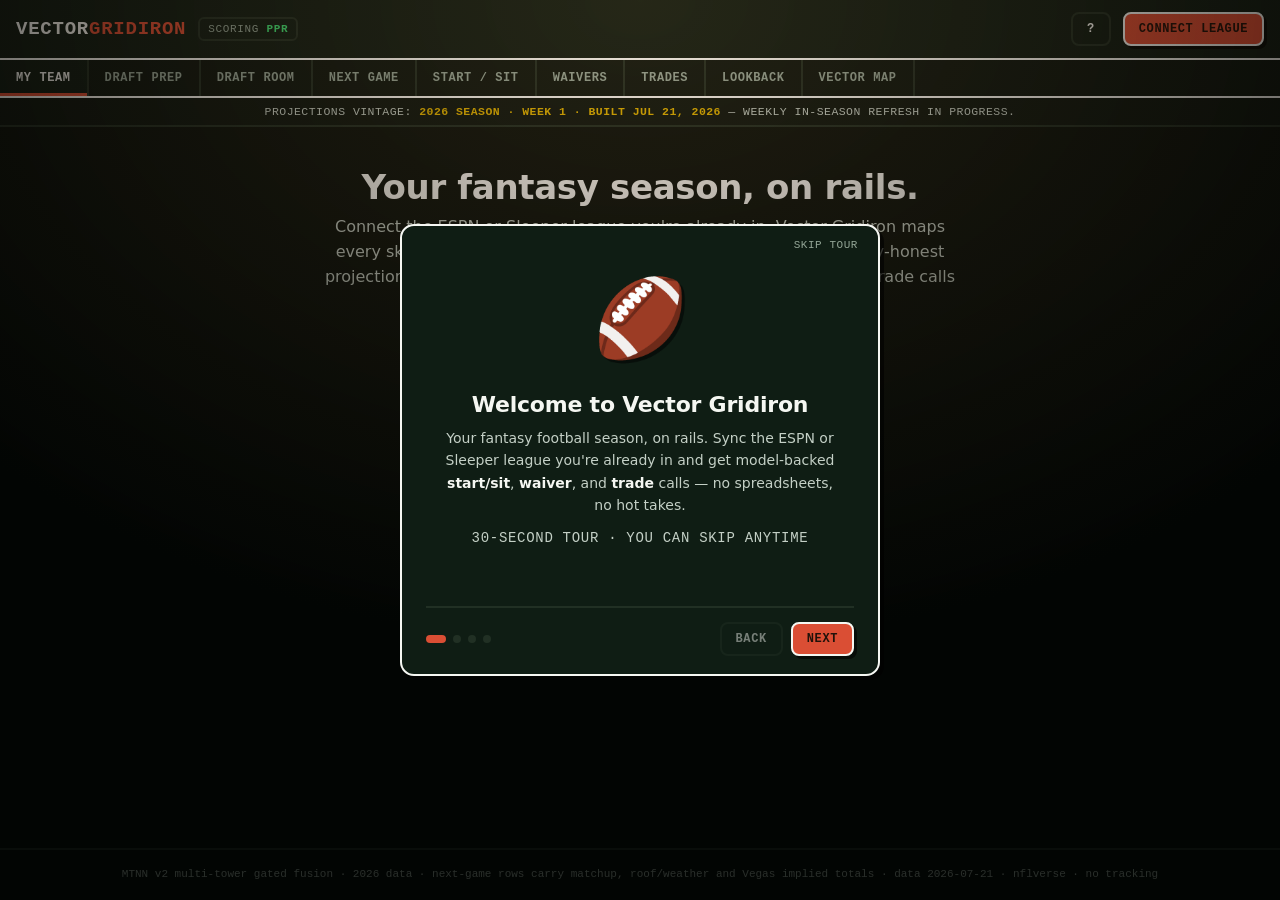
==== commit 021a6193: "Wave A: public truth — vintage on the door, one scorecard, ESPN cookie flow retired - Vintage strip " ====
--- a/index.html
+++ b/index.html
@@ -32,6 +32,8 @@
   <button class="vg-tab" role="tab" data-view="explorer" aria-selected="false">Vector Map</button>
 </nav>
 
+<div class="vg-vintage" id="data-vintage" role="note">Projections vintage: <b>2026 season · Week 1 · built Jul 21, 2026</b> — weekly in-season refresh in progress.</div>
+
 <main id="app">
 
   <!-- MY TEAM -->
@@ -306,10 +308,10 @@
           </div>
         </div>
         <h2>Every skill player, mapped</h2>
-        <p>We turn 9 seasons of NFL box scores into a per-game statistical
-          <b>profile</b> for each player, then place them in a learned space where
-          neighbors <b>play alike</b>. That powers comps, trade ideas, and the
-          3D Vector Map.</p>
+        <p>We turn 28 seasons of NFL box scores (1999–2026) into a per-game
+          statistical <b>profile</b> for each player-season — 10,701 of them —
+          then place them in a learned space where neighbors <b>play alike</b>.
+          That powers comps, trade ideas, and the 3D Vector Map.</p>
         <div class="vg-nux__legend">
           <span><i style="background:var(--qb)"></i>QB</span>
           <span><i style="background:var(--rb)"></i>RB</span>
@@ -322,25 +324,28 @@
       <section class="vg-nux__slide" data-step="2">
         <div class="vg-nux__art">
           <div class="vg-nux__meters">
-            <div><b>4.78</b><span>model MAE</span></div>
-            <div class="is-worse"><b>5.13</b><span>guess-the-average</span></div>
+            <div><b>0.68</b><span>model rank correlation</span></div>
+            <div class="is-worse"><b>0.65</b><span>recent-form ranking</span></div>
           </div>
         </div>
-        <h2>Projections you can actually trust</h2>
-        <p>A neural net projects weekly points from each player's recent form.
-          It's scored the honest way — trained on 2016–22, tested on a season it
-          never saw (2024) — and it <b>beats</b> what you'd get eyeballing the
-          averages. Every projection ships with a <b>floor and ceiling</b>,
-          because weekly fantasy is noisy and pretending otherwise is a lie.</p>
+        <h2>Projections, scored honestly</h2>
+        <p>A neural net projects weekly PPR points from each player's recent
+          form, matchup, and game conditions. It's scored the honest way — a
+          walk-forward backtest on 2025 (weeks 2–18), a season the frozen model
+          never trained on, ranking players using only prior weeks. Its ordering
+          tracked actual points better than ranking by recent form alone (rank
+          correlation <b>0.68 vs 0.65</b>). Every projection ships with a
+          <b>floor and ceiling</b>, because weekly fantasy is noisy and
+          pretending otherwise is a lie.</p>
       </section>
 
       <!-- 4 · connect -->
       <section class="vg-nux__slide" data-step="3">
         <div class="vg-nux__art vg-nux__art--logo">🔗</div>
         <h2>Bring your league</h2>
-        <p>Connect read-only in seconds. Credentials live only in your browser —
-          nothing is stored on a server. Not ready? Explore a demo league built
-          from the real projection board.</p>
+        <p>Connect read-only in seconds — Sleeper by league ID, ESPN by league
+          ID (public-view leagues). Nothing is stored on a server. Not ready?
+          Explore a demo league built from the real projection board.</p>
         <div class="vg-nux__cta">
           <button class="vg-btn vg-btn--primary" id="nux-connect" type="button">Connect my league</button>
           <button class="vg-btn vg-btn--ghost" id="nux-demo" type="button">Explore a demo league</button>
@@ -362,8 +367,10 @@
 <div class="vg-backdrop" id="connect-backdrop" hidden>
   <div class="vg-modal" role="dialog" aria-modal="true" aria-labelledby="connect-title">
     <h2 id="connect-title">Connect your league</h2>
-    <p class="vg-modal__sub">Read-only. Credentials live only in this browser
-      (localStorage) and are sent straight to the platform's API. Nothing is stored on a server.</p>
+    <p class="vg-modal__sub">Read-only. Sleeper loads straight from Sleeper's
+      public API. ESPN loads by League ID — public-view leagues only — through
+      a thin proxy. Nothing is stored on a server, and this site never asks for
+      your ESPN password or session cookies.</p>
 
     <div class="vg-platform" id="platform-pick">
       <button class="vg-btn" data-platform="espn" aria-pressed="true">ESPN</button>
@@ -383,10 +390,6 @@
           (the <b>Lookback</b> tab lets you grade any past year).</p>
       </div>
 
-      <!-- hidden canonical cookie store; filled by the paste box / bookmarklet -->
-      <input type="hidden" id="espn-s2">
-      <input type="hidden" id="espn-swid">
-
       <div class="vg-tip">
         <b>Private league?</b> Easiest fix, works on your phone, no cookies:
         if you're the league manager, in the ESPN app open
@@ -394,36 +397,6 @@
         Then just the League ID above connects.
       </div>
 
-      <details class="vg-adv" id="espn-cookie-adv">
-        <summary>Not the manager? Paste cookies instead</summary>
-        <div style="margin-top:10px">
-          <div class="vg-field">
-            <label for="espn-cookies">Paste your ESPN cookies</label>
-            <textarea class="vg-input" id="espn-cookies" rows="3"
-              placeholder="Paste the two values (espn_s2 and SWID) here — any order, or as espn_s2=…; SWID={…}. We pull out both."></textarea>
-            <div class="vg-cookie-status" id="espn-cookie-status"></div>
-          </div>
-          <details class="vg-adv" open>
-            <summary>How do I get these?</summary>
-            <div style="margin-top:8px">
-              <p class="vg-note"><b>Reliable way (use a computer once):</b></p>
-              <ol class="vg-steps">
-                <li>On a computer, open <b>fantasy.espn.com</b> in Chrome/Edge and sign in so you can see your league.</li>
-                <li>Press <b>F12</b> (or right-click → Inspect) → <b>Application</b> tab → left side <b>Cookies</b> → <b>https://fantasy.espn.com</b>.</li>
-                <li>Find <b>espn_s2</b>, copy its (long) Value. Find <b>SWID</b>, copy its Value (looks like <code>{XXXX-…}</code>).</li>
-                <li>Paste both into the box above — order doesn't matter.</li>
-              </ol>
-              <p class="vg-note"><b>On your phone only?</b> Do the steps on a computer, then text/email
-                the two values to yourself and paste them here. They're login tokens — send only to yourself.</p>
-              <p class="vg-note" style="margin-top:8px"><b>Shortcut (desktop bookmarklet):</b> drag this to your
-                bookmarks bar, open fantasy.espn.com logged in, click it — it copies both for you.
-                If it says "not found", use the reliable way above.</p>
-              <a class="vg-bookmarklet" id="espn-bookmarklet"
-                 href="javascript:(function(){try{var c=document.cookie;var s2=(c.match(/espn_s2=([^;]+)/)||[])[1];var sw=(c.match(/SWID=([^;]+)/)||[])[1];if(s2&&sw){navigator.clipboard.writeText('espn_s2='+s2+'; SWID='+sw);alert('Copied your ESPN cookies. Paste them into Vector Gridiron.');}else{alert('Not found here (espn_s2 may be protected). Use DevTools > Application > Cookies > fantasy.espn.com.');}}catch(e){alert('Bookmarklet error: '+e);}})();">🍪 Grab ESPN cookies</a>
-            </div>
-          </details>
-        </div>
-      </details>
     </div>
 
     <div id="fields-sleeper" hidden>
@@ -449,7 +422,7 @@
 </div>
 
 <footer class="vg-footer" id="footer">
-  <span id="foot-model">multi-task MTNN</span> · holistic features (usage · snaps · age · weather · Vegas · rest · def-vs-pos) ·
+  <span id="foot-model">multi-task MTNN</span> · next-game rows carry matchup, roof/weather and Vegas implied totals ·
   data <span id="foot-built">—</span> · nflverse · no tracking
 </footer>
 
--- a/assets/gridiron.css
+++ b/assets/gridiron.css
@@ -100,6 +100,11 @@
 .vg-hero h1{font-size:26px;margin:0 0 8px;letter-spacing:-.01em}
 .vg-hero p{color:var(--ink-soft);max-width:640px;margin:0 auto 16px;line-height:1.55}
 @media(min-width:600px){.vg-hero h1{font-size:34px}}
+/* data-vintage strip — freshness on the door, under the tabs on every view */
+.vg-vintage{font-family:var(--mono);font-size:11.5px;letter-spacing:.04em;
+  text-transform:uppercase;color:var(--ink-soft);background:var(--surface-2);
+  border-bottom:2px solid var(--hairline);padding:7px 16px;text-align:center}
+.vg-vintage b{color:var(--warm)}
 
 .vg-field{display:block;margin-bottom:12px}
 .vg-field label{display:block;font-family:var(--mono);font-size:11px;
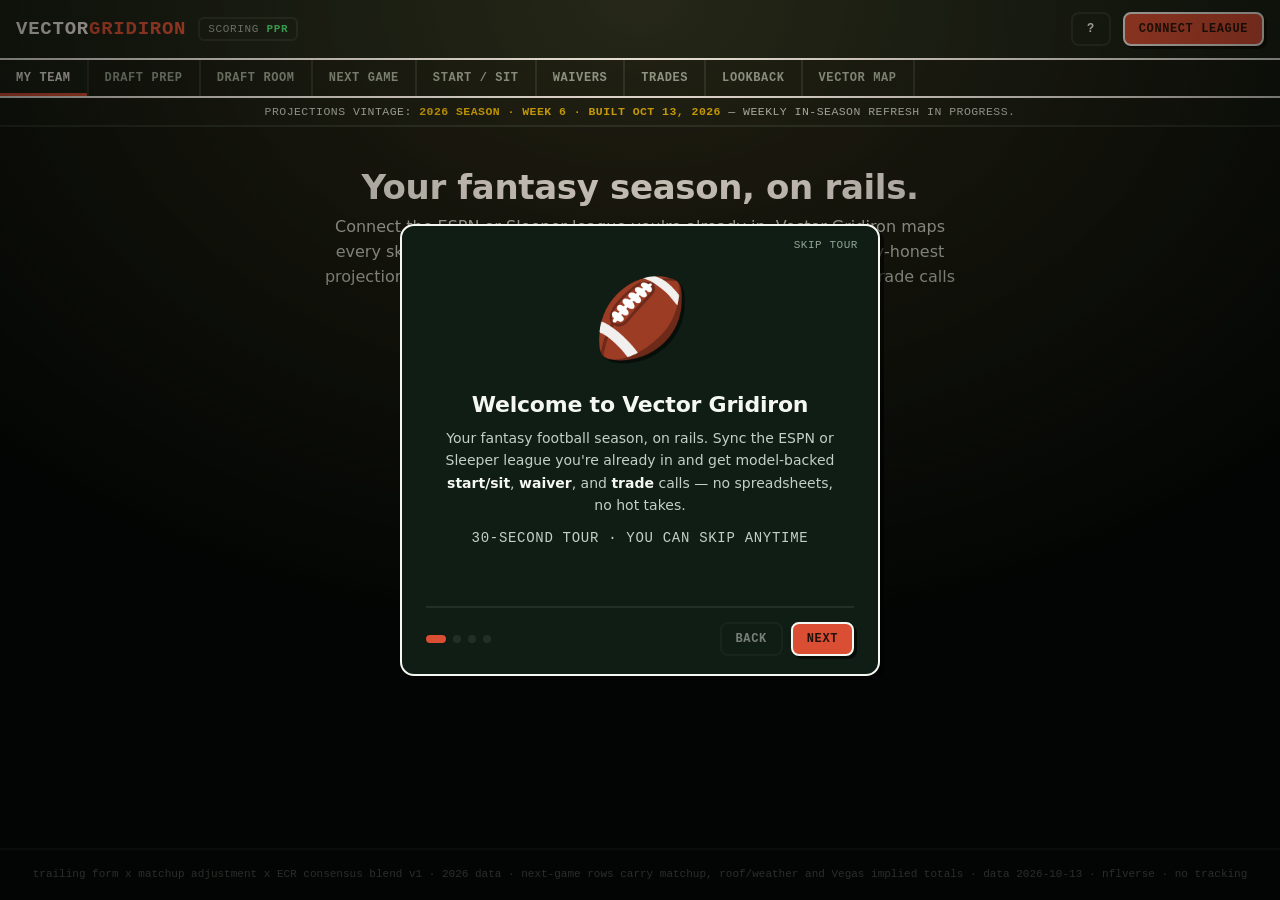
==== commit f5731f5e: "Wave B: real weekly data pipeline (nflverse) + computed backtest pipeline/build_site_data.py: nflrea" ====
--- a/index.html
+++ b/index.html
@@ -32,7 +32,7 @@
   <button class="vg-tab" role="tab" data-view="explorer" aria-selected="false">Vector Map</button>
 </nav>
 
-<div class="vg-vintage" id="data-vintage" role="note">Projections vintage: <b>2026 season · Week 1 · built Jul 21, 2026</b> — weekly in-season refresh in progress.</div>
+<div class="vg-vintage" id="data-vintage" role="note">Projections vintage: <b>2026 season · Week 6 · built Oct 13, 2026</b> — weekly in-season refresh in progress.</div>
 
 <main id="app">
 
@@ -126,7 +126,7 @@
     </div>
   </section>
 
-  <!-- NEXT GAME (weekly MTNN) -->
+  <!-- NEXT GAME (weekly blend) -->
   <section class="vg-view" id="view-nextgame" role="tabpanel">
     <div class="vg-card">
       <div class="vg-card__title">Next-game projections — <span id="nextgame-week-label"></span>
@@ -324,17 +324,17 @@
       <section class="vg-nux__slide" data-step="2">
         <div class="vg-nux__art">
           <div class="vg-nux__meters">
-            <div><b>0.68</b><span>model rank correlation</span></div>
-            <div class="is-worse"><b>0.65</b><span>recent-form ranking</span></div>
+            <div><b>4.45</b><span>weekly error, PPR pts</span></div>
+            <div class="is-worse"><b>4.91</b><span>recent-form error</span></div>
           </div>
         </div>
         <h2>Projections, scored honestly</h2>
-        <p>A neural net projects weekly PPR points from each player's recent
-          form, matchup, and game conditions. It's scored the honest way — a
-          walk-forward backtest on 2025 (weeks 2–18), a season the frozen model
-          never trained on, ranking players using only prior weeks. Its ordering
-          tracked actual points better than ranking by recent form alone (rank
-          correlation <b>0.68 vs 0.65</b>). Every projection ships with a
+        <p>A blend of recent form, matchup adjustment, and expert consensus
+          projects weekly PPR points. It's scored the honest way — a
+          walk-forward backtest over 2026 weeks 2–5 (2,788 player-weeks),
+          projecting each week from prior data only. Weekly error:
+          <b>MAE 4.45</b> PPR points vs 4.91 for ranking by recent form alone
+          (rank correlation <b>0.70 vs 0.64</b>). Every projection ships with a
           <b>floor and ceiling</b>, because weekly fantasy is noisy and
           pretending otherwise is a lie.</p>
       </section>
@@ -422,10 +422,10 @@
 </div>
 
 <footer class="vg-footer" id="footer">
-  <span id="foot-model">multi-task MTNN</span> · next-game rows carry matchup, roof/weather and Vegas implied totals ·
+  <span id="foot-model">trailing form × matchup × consensus blend v1</span> · next-game rows carry matchup, roof/weather and Vegas implied totals ·
   data <span id="foot-built">—</span> · nflverse · no tracking
 </footer>
 
-<script src="assets/app.js?v=backtest-1" defer></script>
+<script src="assets/app.js?v=wave-b" defer></script>
 </body>
 </html>
